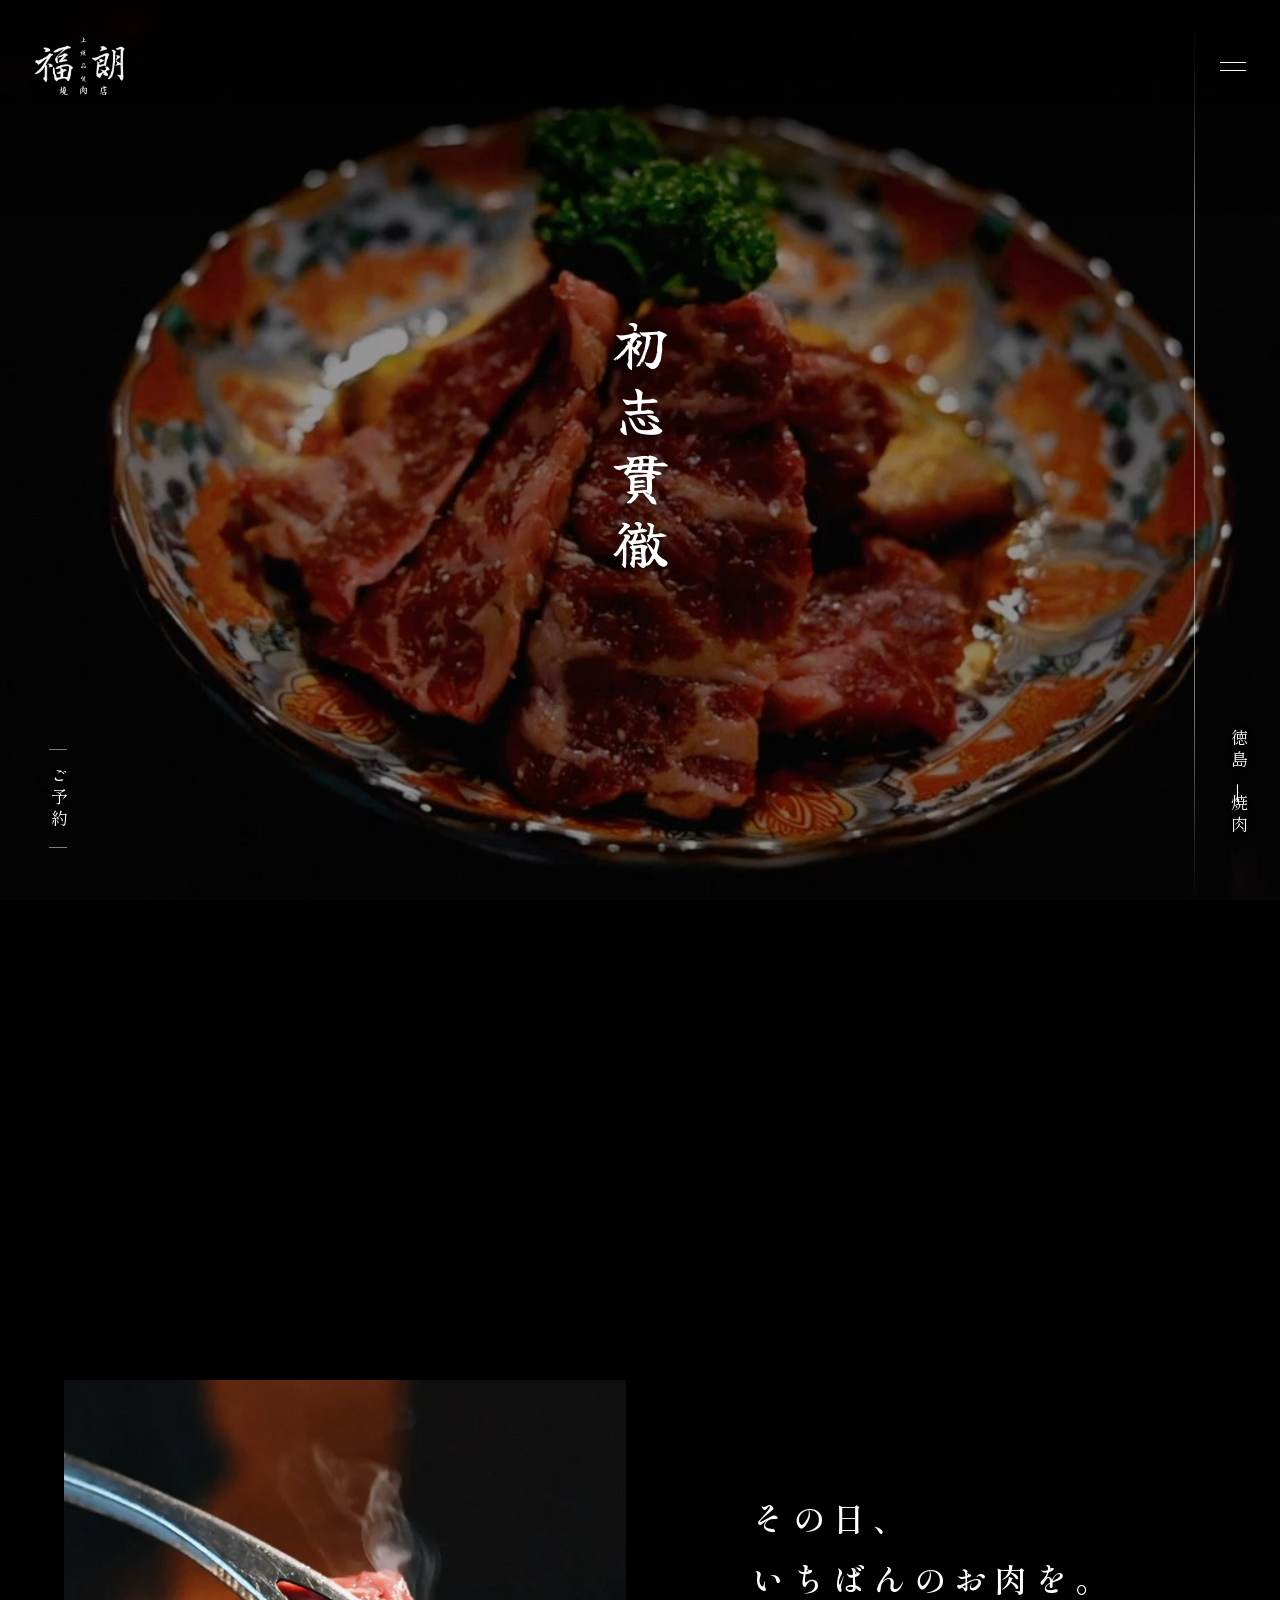
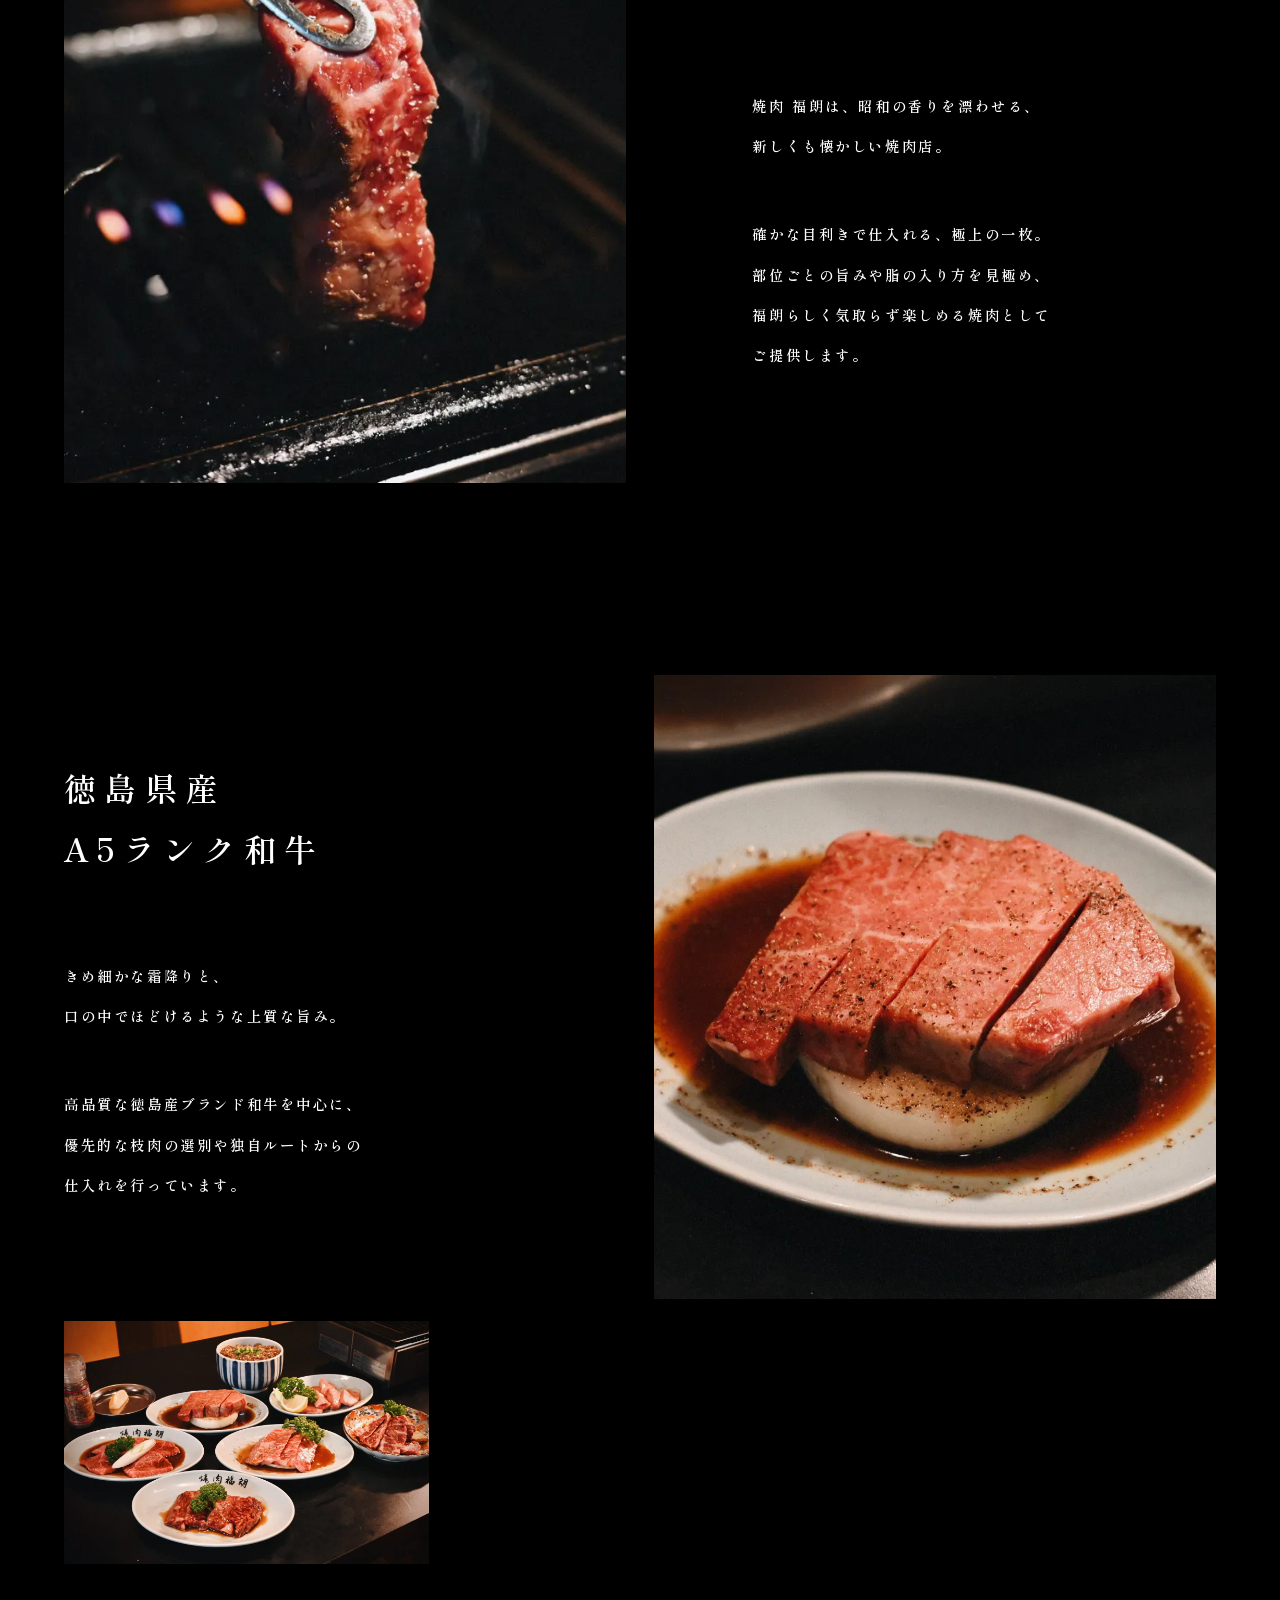
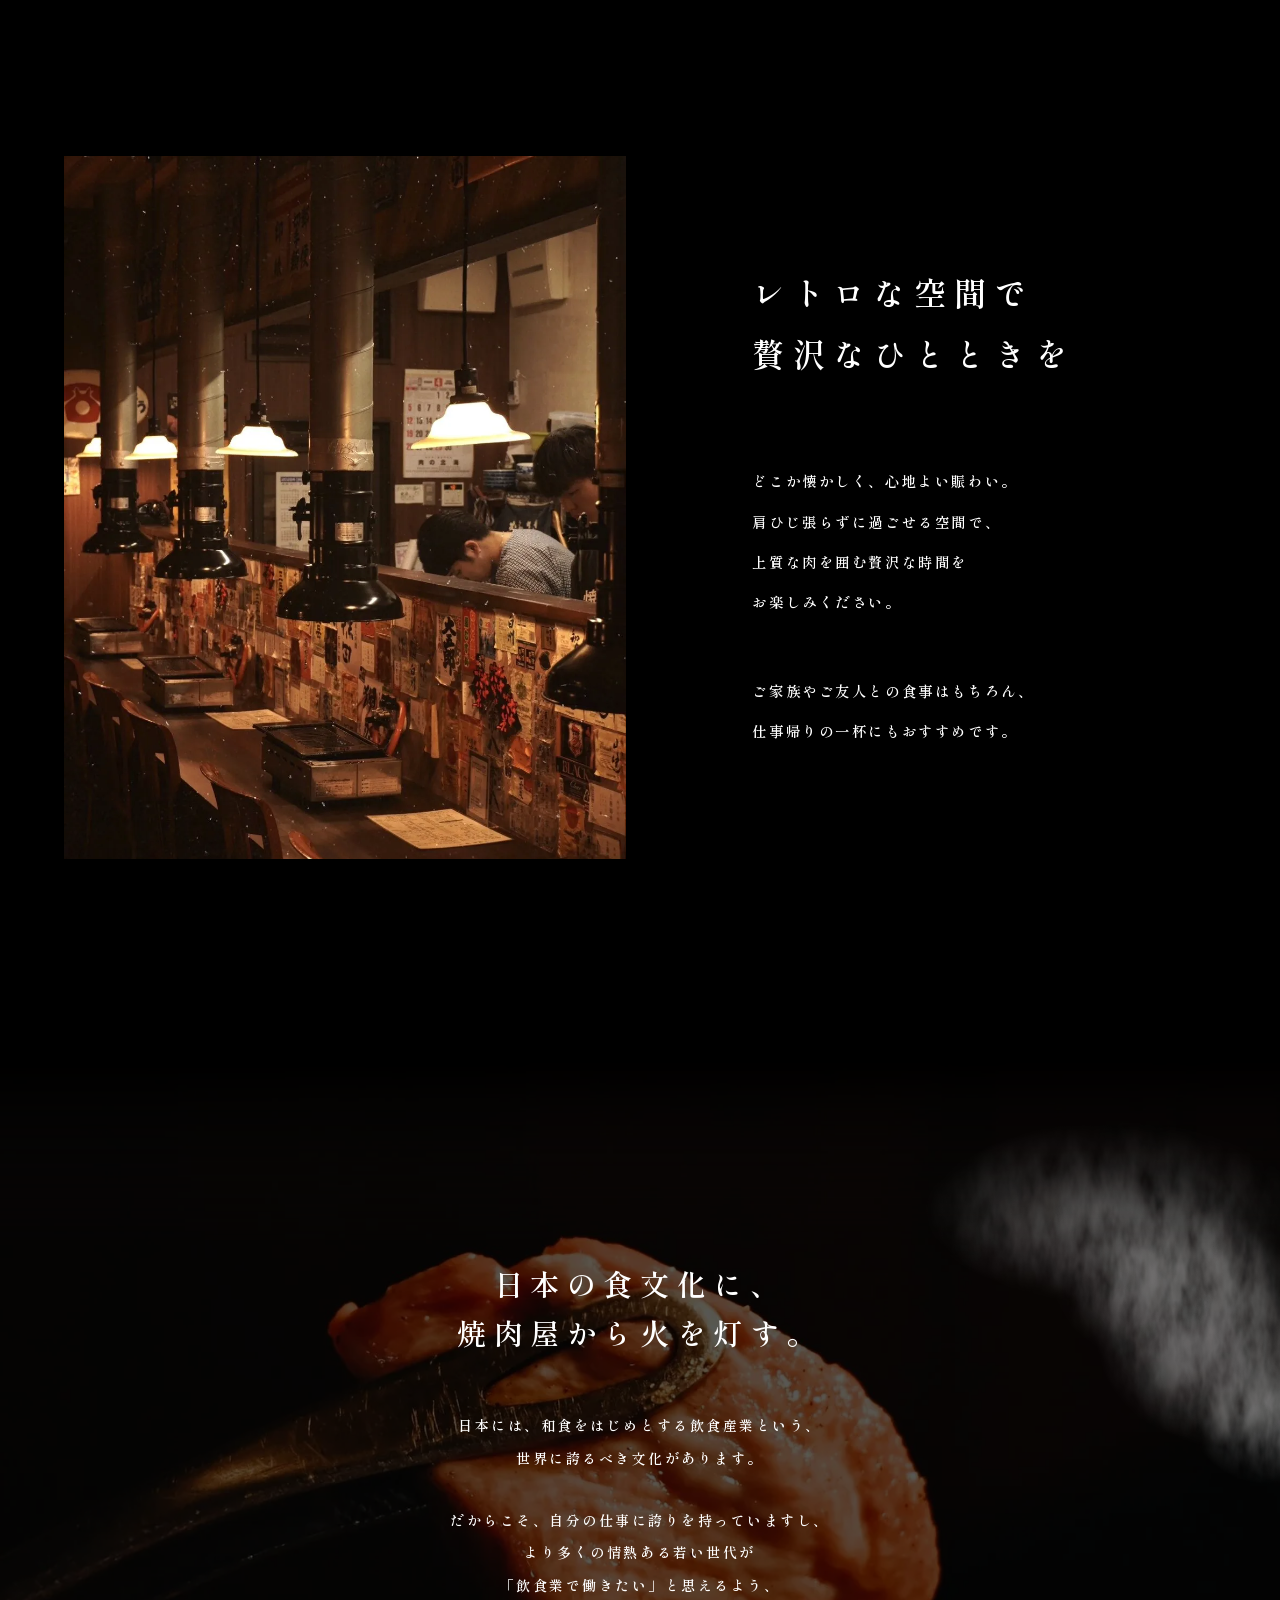
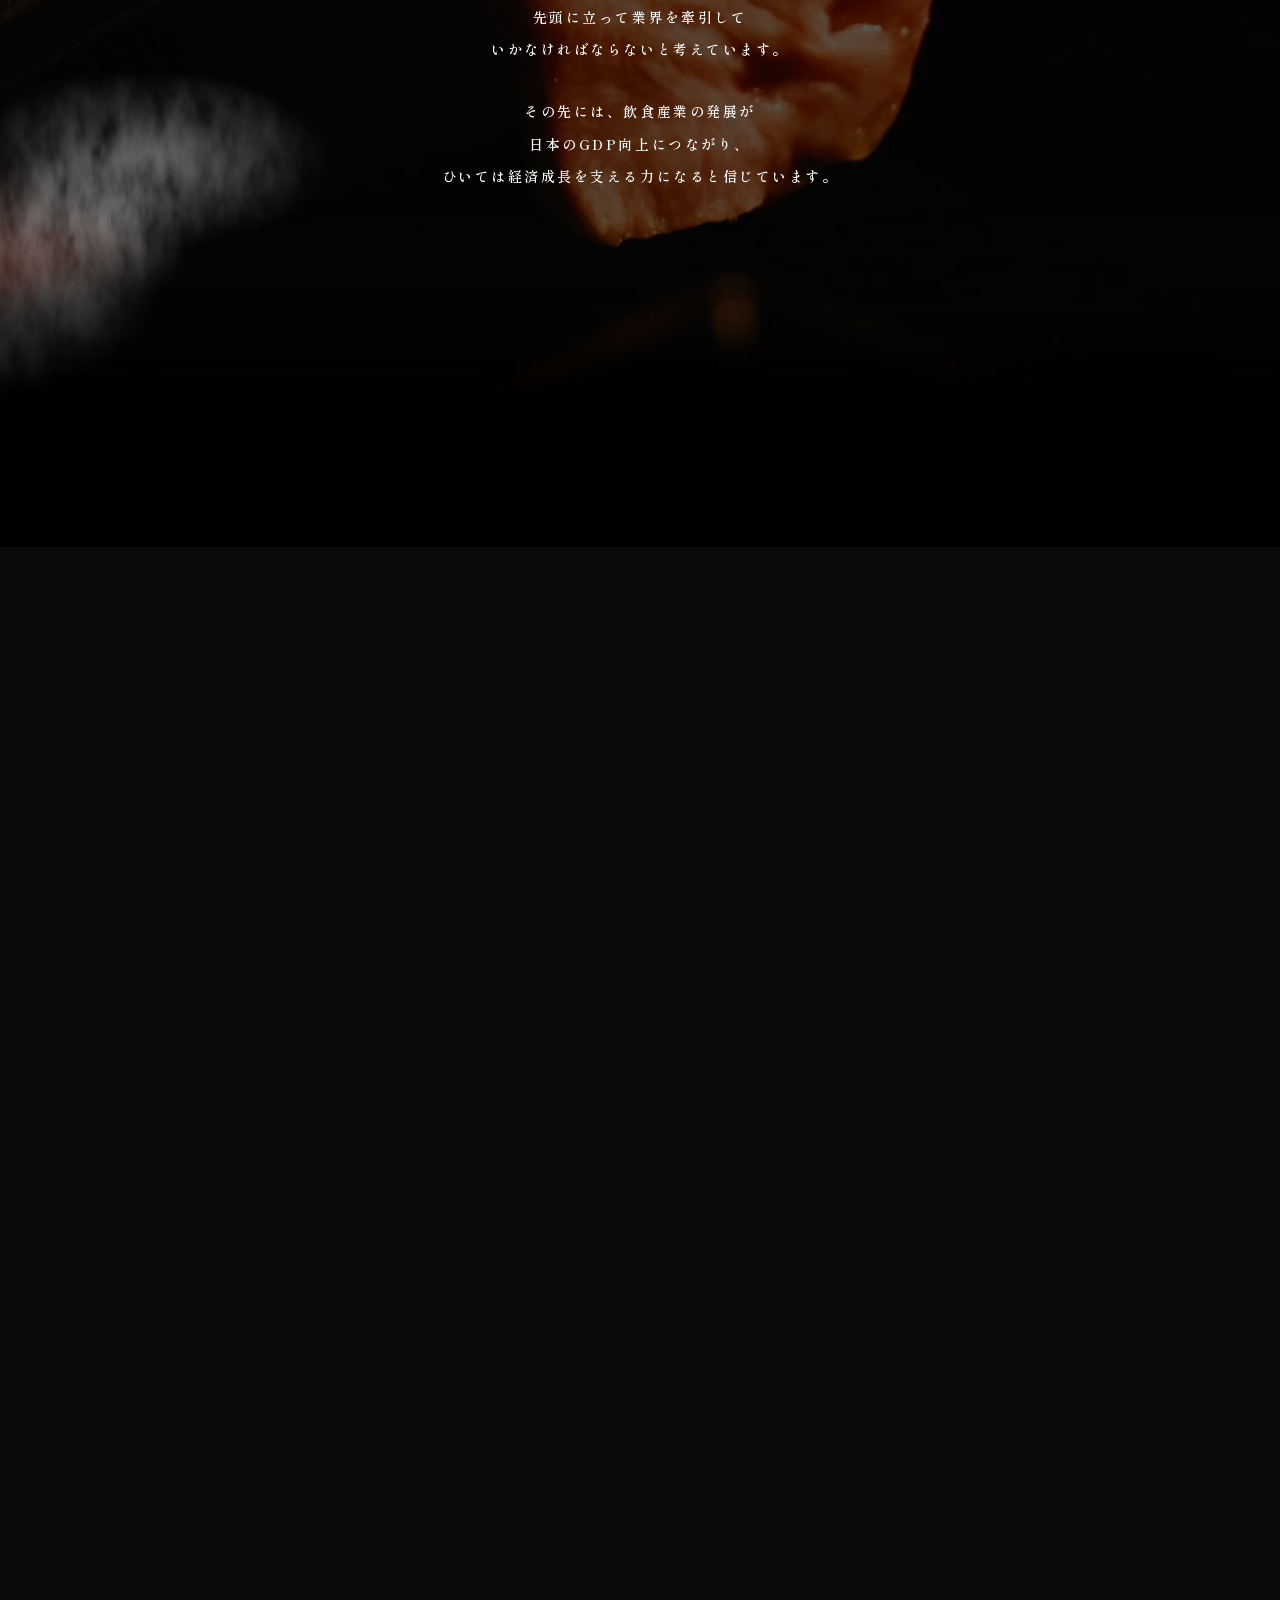
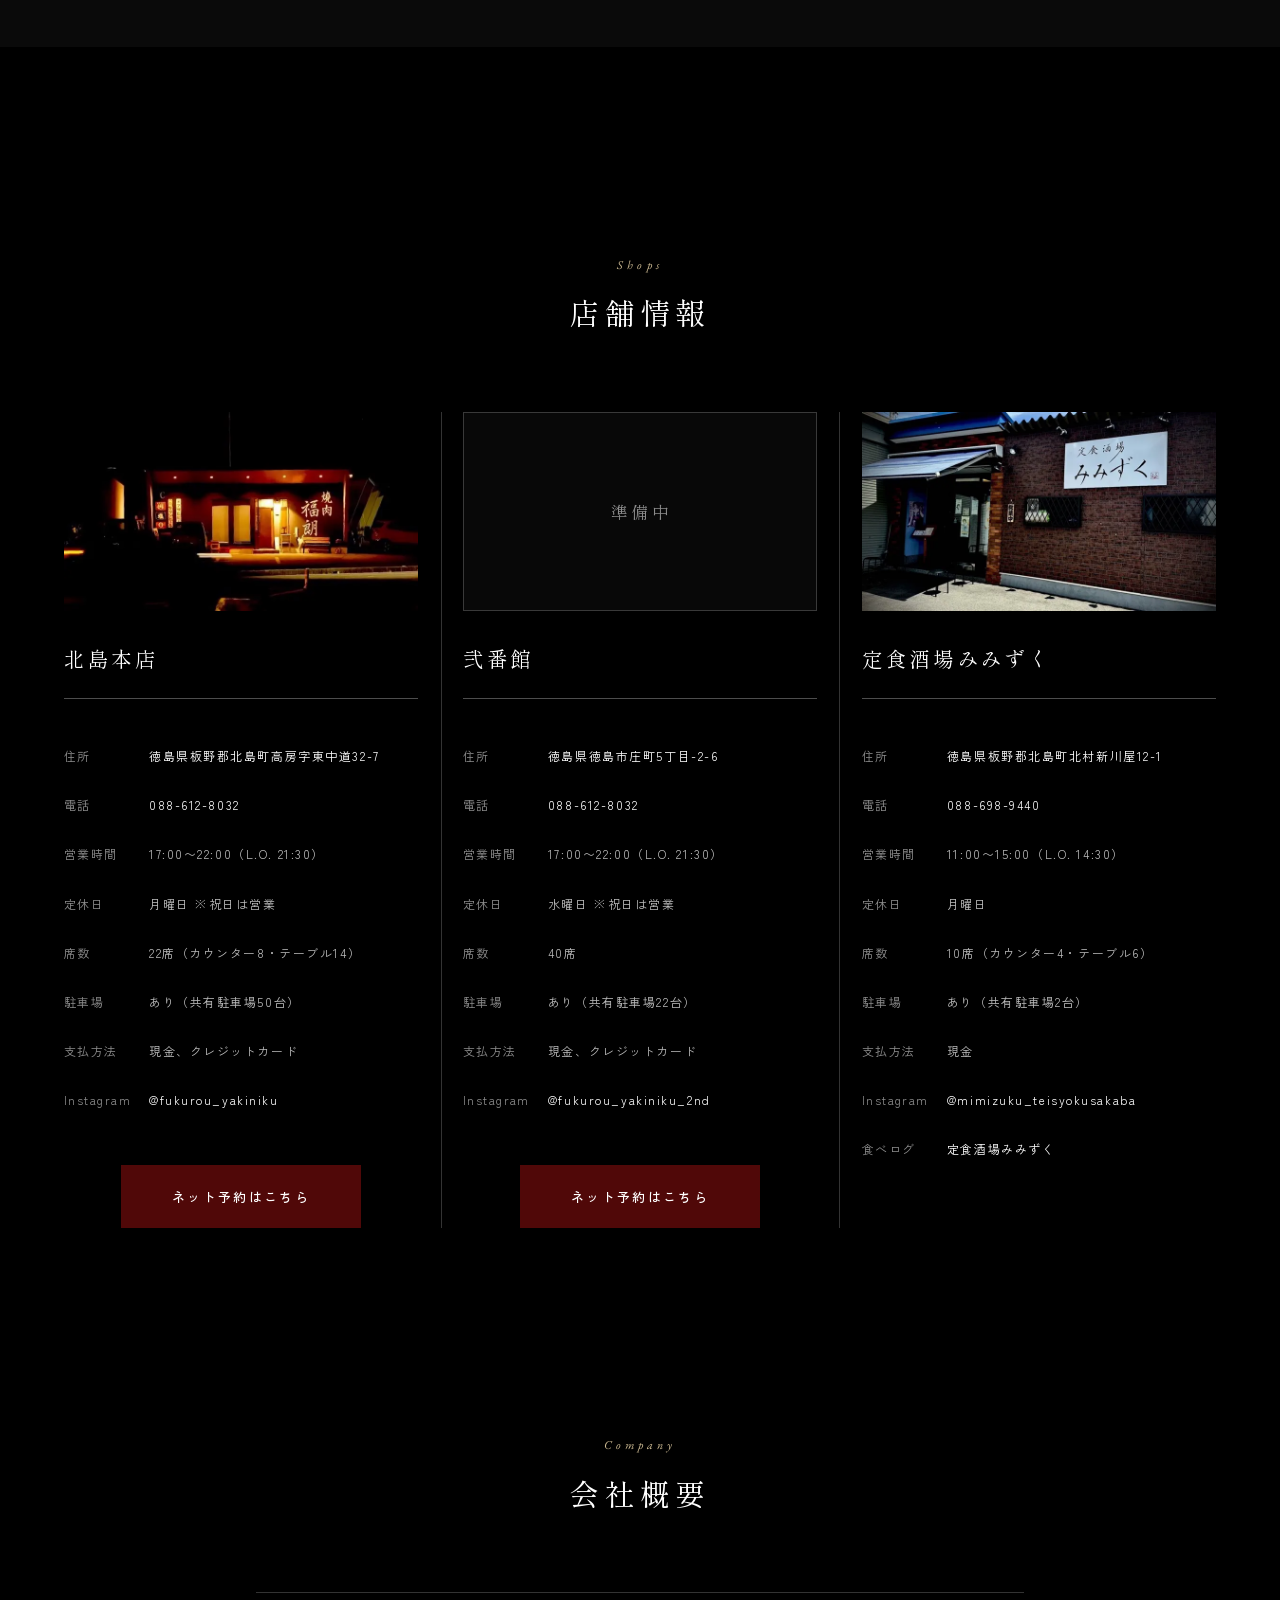
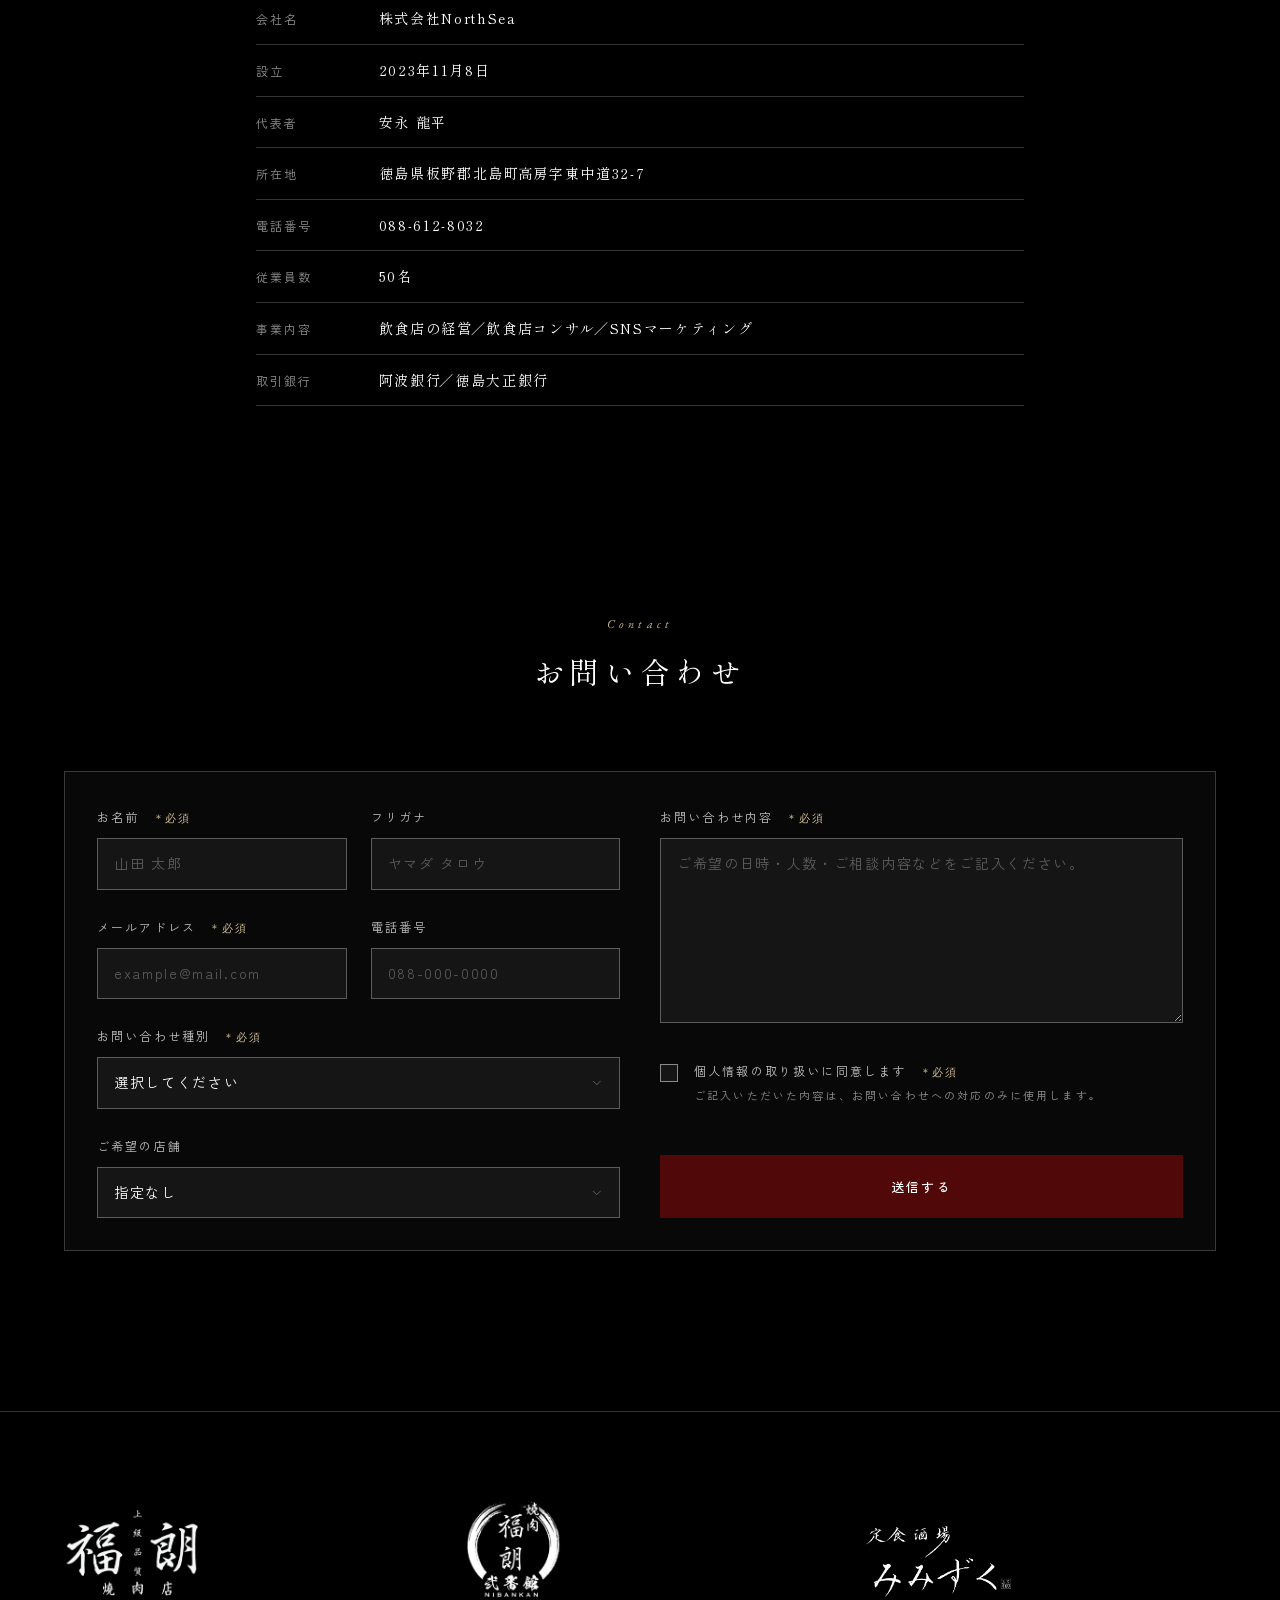
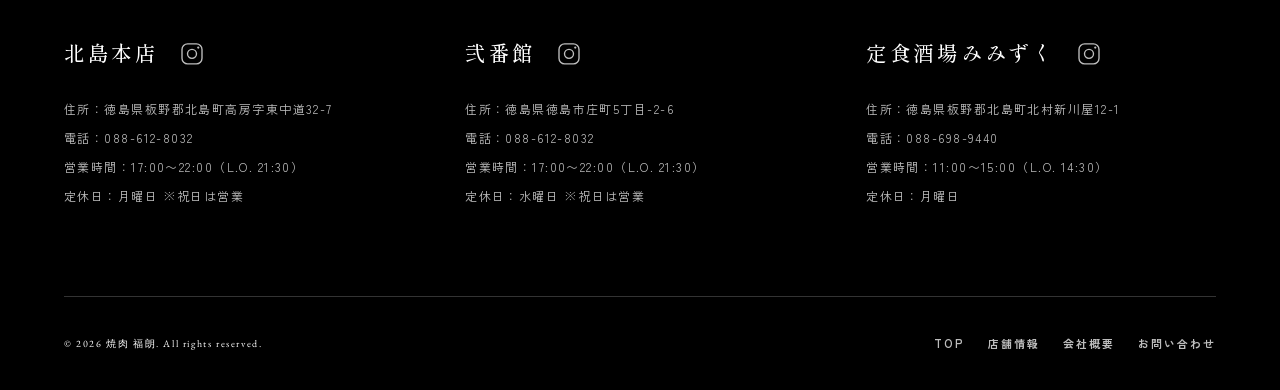
==== index.html @ 23eb3dca "動画変更" ====
<!DOCTYPE html>
<html lang="ja" data-theme="sumi">
<head>
<meta charset="UTF-8">
<meta name="viewport" content="width=device-width, initial-scale=1">
<title>焼肉 福朗｜徳島県産黒毛和牛と唯一無二の特製ダレ</title>
<meta name="description" content="焼肉 福朗は、レトロが香る現代焼肉。徳島県産黒毛和牛「阿波華牛」「すだち牛」と、修行先から受け継いだ濃厚特製ダレを懐かしくも新しい空間でお楽しみください。徳島県板野郡北島町・徳島市庄町。">
<meta name="keywords" content="焼肉,福朗,徳島,北島町,黒毛和牛,阿波華牛,すだち牛,肉の北海,焼肉 福朗 弐番館">
<link rel="canonical" href="https://example.com/">

<!-- ============================================================
     ⚠️ 検証環境専用 — 本番公開時に必ず削除してください
     この1行を残したまま本番公開すると、検索結果に一切出なくなります。
     あわせてルートの robots.txt も削除してください。
     ============================================================ -->
<meta name="robots" content="noindex, nofollow">

<!-- ============================================================
     OG / Twitter — ドメイン確定後 URL を差し替えてください
     ============================================================ -->
<meta property="og:type" content="restaurant">
<meta property="og:site_name" content="焼肉 福朗">
<meta property="og:title" content="焼肉 福朗｜徳島県産黒毛和牛と唯一無二の特製ダレ">
<meta property="og:description" content="レトロが香る現代焼肉。徳島県産黒毛和牛と濃厚特製ダレを、懐かしくも新しい空間で。">
<meta property="og:image" content="assets/images/hero-fv.jpg">
<meta property="og:locale" content="ja_JP">
<meta name="twitter:card" content="summary_large_image">
<meta name="theme-color" content="#000000">

<link rel="icon" href="assets/images/favicon.png" type="image/png">
<link rel="apple-touch-icon" href="assets/images/favicon.png">

<link rel="preconnect" href="https://fonts.googleapis.com">
<link rel="preconnect" href="https://fonts.gstatic.com" crossorigin>
<link href="https://fonts.googleapis.com/css2?family=Shippori+Mincho:wght@400;500;600&family=Yuji+Syuku&family=Zen+Kaku+Gothic+New:wght@300;400;500&family=EB+Garamond:ital,wght@0,400;0,500;1,400&display=swap" rel="stylesheet">

<link rel="preload" as="image" href="assets/images/hero-fv.jpg" type="image/jpeg">
<link rel="stylesheet" href="assets/css/style.css">

<!-- ============================================================
     オープニングの黒幕は CSS だけで動くため、JS を切っていても
     必ず消えます。ただし JS 無効の環境では「黒幕を出す意味が無い」
     ので、この 1 行で html に .js を付け、CSS 側で
     html:not(.js) のときは黒幕自体を出さないようにしています。
     （head 内のインライン script なので初回描画前に実行されます）
     ============================================================ -->
<script>document.documentElement.classList.add('js');</script>

<!-- ============================================================
     構造化データ（JSON-LD）— 3 店舗を 1 件ずつ独立した Restaurant として書く。
     店名・電話・営業時間・ジャンルが店舗ごとに違うので、1 件にまとめると
     どの情報がどの店のものか検索エンジンが判別できない。
     内容は必ず画面に出ている店舗情報セクションと一致させること
     （食い違うと構造化データとして無効になる）。
     image / ドメインが確定したら、相対パスを絶対 URL に差し替えてください。

     末尾の Organization は運営会社（会社概要セクションと一致）。
     各店舗から parentOrganization で参照し、「3 店舗は同じ会社の店」と
     読み取れるようにしている。
     ============================================================ -->
<script type="application/ld+json">
[
  {
    "@context": "https://schema.org",
    "@type": "Restaurant",
    "name": "焼肉 福朗 北島本店",
    "image": "assets/images/shop-kitajima.jpg",
    "servesCuisine": "焼肉",
    "priceRange": "¥¥",
    "paymentAccepted": "現金, クレジットカード",
    "telephone": "+81-88-612-8032",
    "address": {
      "@type": "PostalAddress",
      "addressCountry": "JP",
      "addressRegion": "徳島県",
      "addressLocality": "板野郡北島町",
      "streetAddress": "高房字東中道32-7"
    },
    "openingHoursSpecification": [{
      "@type": "OpeningHoursSpecification",
      "dayOfWeek": ["Tuesday","Wednesday","Thursday","Friday","Saturday","Sunday"],
      "opens": "17:00", "closes": "22:00"
    }],
    "sameAs": ["https://www.instagram.com/fukurou_yakiniku/"],
    "acceptsReservations": "https://tabelog.com/tokushima/A3601/A360101/36008569/",
    "parentOrganization": { "@id": "#northsea" }
  },
  {
    "@context": "https://schema.org",
    "@type": "Restaurant",
    "name": "焼肉 福朗 弐番館",
    "servesCuisine": "焼肉",
    "priceRange": "¥¥",
    "paymentAccepted": "現金, クレジットカード",
    "telephone": "+81-88-612-8032",
    "address": {
      "@type": "PostalAddress",
      "addressCountry": "JP",
      "addressRegion": "徳島県",
      "addressLocality": "徳島市",
      "streetAddress": "庄町5丁目-2-6"
    },
    "openingHoursSpecification": [{
      "@type": "OpeningHoursSpecification",
      "dayOfWeek": ["Thursday","Friday","Saturday","Sunday","Monday","Tuesday"],
      "opens": "17:00", "closes": "22:00"
    }],
    "sameAs": ["https://www.instagram.com/fukurou_yakiniku_2nd/"],
    "acceptsReservations": "https://tabelog.com/tokushima/A3601/A360101/36009508/",
    "parentOrganization": { "@id": "#northsea" }
  },
  {
    "@context": "https://schema.org",
    "@type": "Restaurant",
    "name": "定食酒場みみずく",
    "image": "assets/images/shop-mimizuku.jpg",
    "servesCuisine": "定食",
    "priceRange": "¥",
    "paymentAccepted": "現金",
    "telephone": "+81-88-698-9440",
    "address": {
      "@type": "PostalAddress",
      "addressCountry": "JP",
      "addressRegion": "徳島県",
      "addressLocality": "板野郡北島町",
      "streetAddress": "北村新川屋12-1"
    },
    "openingHoursSpecification": [{
      "@type": "OpeningHoursSpecification",
      "dayOfWeek": ["Tuesday","Wednesday","Thursday","Friday","Saturday","Sunday"],
      "opens": "11:00", "closes": "15:00"
    }],
    "sameAs": [
      "https://www.instagram.com/mimizuku_teisyokusakaba",
      "https://tabelog.com/tokushima/A3601/A360101/36009048/"
    ],
    "acceptsReservations": false,
    "parentOrganization": { "@id": "#northsea" }
  },
  {
    "@context": "https://schema.org",
    "@type": "Organization",
    "@id": "#northsea",
    "name": "株式会社NorthSea",
    "alternateName": "NorthSea Inc.",
    "foundingDate": "2023-11-08",
    "telephone": "+81-88-612-8032",
    "numberOfEmployees": { "@type": "QuantitativeValue", "value": 50 },
    "address": {
      "@type": "PostalAddress",
      "addressCountry": "JP",
      "addressRegion": "徳島県",
      "addressLocality": "板野郡北島町",
      "streetAddress": "高房字東中道32-7"
    },
    "employee": { "@type": "Person", "name": "安永 龍平" },
    "knowsAbout": ["飲食店の経営", "飲食店コンサル", "SNSマーケティング"]
  }
]
</script>
</head>

<body>

<!-- ============================================================
     OPENING — 初回アクセス／リロード時の演出
     真っ暗な画面 → 中央にロゴがフェードイン → 保持 →
     黒幕が抜けてファーストビューが現れる、という流れ。

     動きは CSS アニメーション（.opening / .opening__brand）だけで
     完結しており、JS が落ちても黒幕は必ず消えます。
     JS は「演出中のスクロールを止める」「終わってからヒーローの
     見出しを出す」ための上乗せだけです。

     尺は CSS の --opening-total で調整できます。
     読み上げには不要なので aria-hidden にしています。
     ============================================================ -->
<div class="opening" id="opening" aria-hidden="true">
  <p class="opening__brand">
    <img class="brand__img" src="assets/images/福朗本店ロゴ.png" alt="" width="842" height="595" decoding="async" fetchpriority="high">
  </p>
</div>

<a class="skip-link" href="#main">本文へスキップ</a>

<!-- ============================================================
     HEADER
     ============================================================ -->
<header class="site-header" id="siteHeader">
  <div class="site-header__inner">

    <a class="brand" href="#top" aria-label="焼肉 福朗 トップへ">
      <img class="brand__img" src="assets/images/福朗本店ロゴ.png" alt="" width="842" height="595" decoding="async">
    </a>

    <!-- 参考サイトに合わせ、PC でもナビはハンバーガー内に格納 -->
    <nav class="gnav" id="gnav" aria-label="メインナビゲーション">
      <div class="gnav__inner">
        <ul class="gnav__list">
          <li><a href="#top"      data-navlink><span class="gnav__ja">TOP</span><span class="gnav__en">Top</span></a></li>
          <li><a href="#shops"    data-navlink><span class="gnav__ja">店舗情報</span><span class="gnav__en">Shops</span></a></li>
          <li><a href="#company"  data-navlink><span class="gnav__ja">会社概要</span><span class="gnav__en">Company</span></a></li>
          <li><a href="#contact"  data-navlink><span class="gnav__ja">お問い合わせ</span><span class="gnav__en">Contact</span></a></li>
        </ul>

        <!-- ご予約：画面左下のレール（.reserve-rail）と同じ導線。
             data-reserve-open が付いた要素は JS がクリックを横取りして
             店舗選択モーダルを開く。JS が落ちている環境では
             href のまま食べログへ飛ぶので、予約導線は死なない。 -->
        <p class="gnav__reserve">
          <a class="btn btn--reserve gnav__reserve-btn"
             href="https://tabelog.com/tokushima/A3601/A360101/36008569/"
             target="_blank" rel="noopener" data-reserve-open
             aria-haspopup="dialog" aria-controls="reserveModal" aria-expanded="false">
            <span class="gnav__reserve-ja">ご予約</span>
            <span class="gnav__reserve-en">Reservation</span>
          </a>
        </p>
      </div>
    </nav>

    <button class="nav-toggle" id="navToggle" type="button"
            aria-controls="gnav" aria-expanded="false" aria-label="メニューを開く">
      <span class="nav-toggle__bars" aria-hidden="true"><i></i><i></i></span>
    </button>

  </div>
</header>

<main id="main">

<!-- ============================================================
     1. HERO
     ============================================================ -->
<section class="hero" id="top">
  <div class="hero__media">
    <!-- 装飾用の背景動画（音声なし・ループ）。素材そのままを出すので
         色調補正も上に重ねる幕も持たない（暗転は「想い」セクションから）。
         src は JS が設定する。回線が細い場合や「動きを減らす」設定のときは
         読み込まず、ポスター画像（動画の1フレーム）のまま表示される。
         JS が無効な環境でもポスターが出るため、絵が消えることはない。 -->
    <video class="hero__video" id="heroVideo"
           poster="assets/images/hero-fv.jpg"
           muted loop playsinline preload="none"
           data-src="assets/video/0801(5).mp4"
           aria-hidden="true"></video>
  </div>

  <!-- 中央の縦組みキャッチ -->
  <h1 class="hero__title" data-reveal>
    <span>初志貫徹</span>
  </h1>

  <span class="hero__hairline" aria-hidden="true"></span>
</section>

<!-- ============================================================
     2. 想い — PHILOSOPHY
     ============================================================ -->
<section class="section section--omoi" id="omoi">
  <div class="container">

    <!-- 見出しは表示しないが、ナビの遷移先・文書構造のため
         読み上げ用の見出しだけ残している -->
    <h2 class="visually-hidden">想い</h2>

    <!-- 想い 01 : 飲食業に対する想い
         data-reveal はブロックではなく中の要素ごとに付けている。
         写真 → 見出し → 段落 の順に data-reveal-delay をずらし、
         下からふわっと順番に立ち上がるようにしている。 -->
    <div class="omoi">

      <figure class="omoi__main" data-reveal>
        <!-- 原本は撮影データの fukurou_hp5.JPG（6016×4016・3.0MB）。
             そのままでは重いので 1400px 幅に落として書き出したものを使う。 -->
        <picture>
          <source srcset="assets/images/omoi-grill.webp" type="image/webp">
          <img src="assets/images/omoi-grill.jpg" alt="焼き台で炙られる黒毛和牛" loading="lazy" decoding="async">
        </picture>
      </figure>

      <h3 class="omoi__title" data-reveal data-reveal-delay="1">
        <span>その日、</span>
        <span>いちばんのお肉を。</span>
      </h3>

      <!-- リード文は SP で 17px まで上がるため、<br> の行がそのままでは
           画面幅に収まらず句点だけが次行へ落ちる。.phrase で文節を包み、
           折り返しを文節の切れ目に限定している（PC では 1 行に収まるので影響なし）。 -->
      <div class="omoi__paras" data-reveal data-reveal-delay="2">
        <p><span
          class="phrase">焼肉 福朗は、昭和の香りを漂わせる、</span><br><span
          class="phrase">新しくも懐かしい焼肉店。</span></p>
        <p><span
          class="phrase">確かな目利きで仕入れる、極上の一枚。</span><br><span
          class="phrase">部位ごとの旨みや脂の入り方を見極め、</span><br><span
          class="phrase">福朗らしく気取らず楽しめる焼肉として</span><br><span
          class="phrase">ご提供します。</span></p>
      </div>

    </div>

    <!-- 想い 02 : タレに対する想い
         写真は 2 枚。大きい方（omoi__main）が主役の一皿、
         小さい方（omoi__sub）が卓の引きのカット。
         01 と左右が反転するので、SP では sub → main の順に階段状で出す。 -->
    <div class="omoi omoi--rev">

      <figure class="omoi__main" data-reveal>
        <!-- 原本は撮影データの fukurou_hp32.JPG（4048×2702・1.9MB）。
             そのままでは重いので 1400px 幅に落として書き出したものを使う。 -->
        <picture>
          <source srcset="assets/images/omoi-wagyu.webp" type="image/webp">
          <img src="assets/images/omoi-wagyu.jpg" alt="特製ダレをまとった徳島県産A5ランク和牛の一皿" loading="lazy" decoding="async">
        </picture>
      </figure>

      <figure class="omoi__sub" data-reveal>
        <!-- 原本は撮影データの fukurou_hp50.JPG（5016×3348・2.5MB）。
             そのままでは重いので 1400px 幅に落として書き出したものを使う。 -->
        <picture>
          <source srcset="assets/images/omoi-table.webp" type="image/webp">
          <img src="assets/images/omoi-table.jpg" alt="特製ダレをまとった黒毛和牛が並ぶ卓" loading="lazy" decoding="async">
        </picture>
      </figure>

      <h3 class="omoi__title" data-reveal data-reveal-delay="1">
        <span>徳島県産</span>
        <span>A5ランク和牛</span>
      </h3>

      <div class="omoi__paras" data-reveal data-reveal-delay="2">
        <p><span
          class="phrase">きめ細かな霜降りと、</span><br><span
          class="phrase">口の中でほどけるような上質な旨み。</span></p>
        <p><span
          class="phrase">高品質な徳島産ブランド和牛を中心に、</span><br><span
          class="phrase">優先的な枝肉の選別や独自ルートからの</span><br><span
          class="phrase">仕入れを行っています。</span></p>
      </div>

    </div>

    <!-- 想い 03 : 空間に対する想い
         01 と同じ組み（写真＝左・テキスト＝右）。02 で反転した流れを戻して、
         左右交互の階段を続けている。写真は 1 枚。
         01 の写真だけに掛かっている拡大処理（.omoi:first-of-type）は
         素材が 3:2 横長で箱（4:5）と噛み合わないための措置なので、
         縦長素材のこのブロックには要らない。 -->
    <div class="omoi">

      <figure class="omoi__main" data-reveal>
        <!-- 原本は撮影データの LINE_ALBUM_20260708_260715_14.jpg（1045×1567・374KB）。
             幅は 1045px のままで、書き出し直して軽くしたものを使う
             （他の写真と違い原本が小さいので 1400px には拡大しない）。 -->
        <picture>
          <source srcset="assets/images/omoi-counter.webp" type="image/webp">
          <img src="assets/images/omoi-counter.jpg" alt="昭和の趣を残すカウンター席と焼き台" loading="lazy" decoding="async">
        </picture>
      </figure>

      <h3 class="omoi__title" data-reveal data-reveal-delay="1">
        <span>レトロな空間で</span>
        <span>贅沢なひとときを</span>
      </h3>

      <div class="omoi__paras" data-reveal data-reveal-delay="2">
        <p><span
          class="phrase">どこか懐かしく、心地よい賑わい。</span><br><span
          class="phrase">肩ひじ張らずに過ごせる空間で、</span><br><span
          class="phrase">上質な肉を囲む贅沢な時間を</span><br><span
          class="phrase">お楽しみください。</span></p>
        <p><span
          class="phrase">ご家族やご友人との食事はもちろん、</span><br><span
          class="phrase">仕事帰りの一杯にもおすすめです。</span></p>
      </div>

    </div>

    <!-- 想いの締め：画面幅いっぱいの写真の上に理念を置く帯。
         写真（__media）→ 幕（__scrim）→ 中身（__inner）の 3 層を重ねる。
         写真は装飾なので alt は空にし、コンテナごと aria-hidden にしている。

         .phrase は文節のまとまり（この内部では折り返さない）。
         狭い画面で句点だけが次行へ落ちるのを防ぐ。
         <br> はそのままなので PC の改行位置は変わらない。
         span の間に空白を入れると半角スペースが出るため、タグ内側で改行している。 -->
    <blockquote class="pullquote" data-reveal>
      <div class="pullquote__media" aria-hidden="true">
        <!-- 原本は撮影データの fukurou_hp19.JPG（4494×3000・819KB）。
             全面に敷くので 2000px 幅に落として使う。 -->
        <picture>
          <source srcset="assets/images/omoi-quote.webp" type="image/webp">
          <img src="assets/images/omoi-quote.jpg" alt="" loading="lazy" decoding="async">
        </picture>
      </div>
      <div class="pullquote__scrim" aria-hidden="true"></div>

      <!-- 背景の煙（装飾）。写真は使わず CSS のグラデーションで描いている。
           右上と左下の2か所。1 本は .smoke__wisp を 3 枚重ねたもので、
           別々の周期で斜め上へ立ちのぼらせている
           （詳細は style.css の「背景の煙」）。 -->
      <div class="smoke" aria-hidden="true">
        <span class="smoke__puff smoke__puff--tr">
          <span class="smoke__wisp smoke__wisp--a"></span>
          <span class="smoke__wisp smoke__wisp--b"></span>
          <span class="smoke__wisp smoke__wisp--c"></span>
        </span>
        <span class="smoke__puff smoke__puff--bl">
          <span class="smoke__wisp smoke__wisp--a"></span>
          <span class="smoke__wisp smoke__wisp--b"></span>
          <span class="smoke__wisp smoke__wisp--c"></span>
        </span>
      </div>

      <div class="pullquote__inner">
        <p class="pullquote__title"><span
          class="phrase">日本の食文化に、</span><br><span
          class="phrase">焼肉屋から火を灯す。</span></p>

        <!-- 本文は「想い」のリード文と同じ組み（14px 相当・行間 2.8・字間 0.18em）
             にしたぶん 1 行が長くなる。SP（本文幅 342px）では 1 文節 20 字前後で
             頭打ちになるので、長い文節は .phrase を 2 つに割ってある。
             <br> を入れていない切れ目は「PC では続けて 1 行、SP では折り返す」箇所。 -->
        <div class="pullquote__body">
          <p><span
            class="phrase">日本には、</span><span
            class="phrase">和食をはじめとする飲食産業という、</span><br><span
            class="phrase">世界に誇るべき文化があります。</span></p>
          <p><span
            class="phrase">だからこそ、</span><span
            class="phrase">自分の仕事に誇りを持っていますし、</span><br><span
            class="phrase">より多くの情熱ある若い世代が</span><br><span
            class="phrase">「飲食業で働きたい」と思えるよう、</span><br><span
            class="phrase">先頭に立って業界を牽引して</span><br><span
            class="phrase">いかなければならないと考えています。</span></p>
          <p><span
            class="phrase">その先には、飲食産業の発展が</span><br><span
            class="phrase">日本のGDP向上につながり、</span><br><span
            class="phrase">ひいては経済成長を支える力になると</span><span
            class="phrase">信じています。</span></p>
        </div>
      </div>
    </blockquote>

  </div>
</section>

<!-- ============================================================
     3. 固定背景の帯 — BANDS
     見出しや説明を伴う「空間」セクションは廃止し、
     全幅の帯（.kukan-band）だけを残している。
     中身が帯だけなので、上下の余白はセクション側では持たせない
     （帯の上の間隔は .kukan-band--1 の margin-top）。
     ============================================================ -->
<section class="section section--kukan" id="kukan" aria-label="店内・料理の写真">

  <!-- 参考サイト sec12（.bg-parallax）相当：
       background-attachment: fixed で写真を画面に固定し、
       この帯を「窓」として前セクションの地色から現れ、
       次セクションの地色に隠れていくように見せる。 -->
  <!-- 中の .kukan-band__media が position: fixed で画面に貼り付き、
       外側の .kukan-band が clip-path でその矩形だけを切り抜く。
       これで background-attachment: fixed と同じ「窓」の見え方になり、
       fixed 背景を正しく描画できない iOS Safari でも成立する。
       同じ帯を3枚並べ、地色をはさんで順に写真が現れるようにしている。 -->
  <div class="kukan-band kukan-band--1" role="img" aria-label="焼き台の上で肉をトングで返す手元と立ちのぼる煙">
    <div class="kukan-band__media" aria-hidden="true"></div>
  </div>
  <div class="kukan-band kukan-band--2" role="img" aria-label="白い大皿に並べられた厚切りの牛タン">
    <div class="kukan-band__media" aria-hidden="true"></div>
  </div>
  <div class="kukan-band kukan-band--3" role="img" aria-label="ごまと青ねぎを散らした牛そぼろのごはん">
    <div class="kukan-band__media" aria-hidden="true"></div>
  </div>

</section>

<!-- ============================================================
     4. 店舗情報 — SHOPS（3店舗）
     ============================================================ -->
<section class="section section--shops" id="shops">
  <div class="container">

    <header class="sec-head" data-reveal>
      <p class="sec-head__en">Shops</p>
      <h2 class="sec-head__ja">店舗情報</h2>
    </header>

    <div class="shops">

      <!-- 北島本店 -->
      <article class="shop" data-reveal>
        <div class="shop__media">
          <picture>
            <source srcset="assets/images/shop-kitajima.webp" type="image/webp">
            <img src="assets/images/shop-kitajima.jpg" alt="夜の焼肉 福朗 北島本店の外観" loading="lazy" decoding="async">
          </picture>
        </div>

        <div class="shop__body">
          <h3 class="shop__name">北島本店</h3>

          <dl class="infolist">
            <div><dt>住所</dt><dd><a href="https://maps.google.com/?q=徳島県板野郡北島町高房字東中道32-7" target="_blank" rel="noopener"><span class="phrase">徳島県板野郡北島町</span><span class="phrase">高房字東中道32-7</span></a></dd></div>
            <div><dt>電話</dt><dd><a href="tel:0886128032">088-612-8032</a></dd></div>
            <div><dt>営業時間</dt><dd><span class="phrase">17:00〜22:00</span><span class="phrase">（L.O. 21:30）</span></dd></div>
            <div><dt>定休日</dt><dd><span class="phrase">月曜日</span> <span class="phrase">※祝日は営業</span></dd></div>
            <div><dt>席数</dt><dd><span class="phrase">22席</span><span class="phrase">（カウンター8・テーブル14）</span></dd></div>
            <div><dt>駐車場</dt><dd><span class="phrase">あり</span><span class="phrase">（共有駐車場50台）</span></dd></div>
            <div><dt>支払方法</dt><dd>現金、クレジットカード</dd></div>
            <div><dt>Instagram</dt><dd><a href="https://www.instagram.com/fukurou_yakiniku/" target="_blank" rel="noopener">@fukurou_yakiniku</a></dd></div>
          </dl>

          <div class="shop__actions">
            <a class="btn btn--reserve" href="https://tabelog.com/tokushima/A3601/A360101/36008569/" target="_blank" rel="noopener">
              <span>ネット予約はこちら</span>
            </a>
          </div>
        </div>
      </article>

      <!-- 弐番館 -->
      <article class="shop shop--soon" data-reveal data-reveal-delay="1">
        <!-- 開店前で外観写真が無いため、写真の代わりに「準備中」の面を置いている。
             写真と同じ比率なので、北島本店のカードと行の高さが揃う。
             撮影できたら .shop__soon を <picture> に戻してください。 -->
        <div class="shop__media">
          <p class="shop__soon">準備中</p>
        </div>

        <div class="shop__body">
          <h3 class="shop__name">弐番館</h3>

          <dl class="infolist">
            <div><dt>住所</dt><dd><a href="https://maps.google.com/?q=徳島県徳島市庄町5丁目-2-6" target="_blank" rel="noopener"><span class="phrase">徳島県徳島市</span><span class="phrase">庄町5丁目-2-6</span></a></dd></div>
            <div><dt>電話</dt><dd><a href="tel:0886128032">088-612-8032</a></dd></div>
            <div><dt>営業時間</dt><dd><span class="phrase">17:00〜22:00</span><span class="phrase">（L.O. 21:30）</span></dd></div>
            <div><dt>定休日</dt><dd><span class="phrase">水曜日</span> <span class="phrase">※祝日は営業</span></dd></div>
            <div><dt>席数</dt><dd><span class="phrase">40席</span></dd></div>
            <div><dt>駐車場</dt><dd><span class="phrase">あり</span><span class="phrase">（共有駐車場22台）</span></dd></div>
            <div><dt>支払方法</dt><dd>現金、クレジットカード</dd></div>
            <div><dt>Instagram</dt><dd><a href="https://www.instagram.com/fukurou_yakiniku_2nd/" target="_blank" rel="noopener">@fukurou_yakiniku_2nd</a></dd></div>
          </dl>

          <div class="shop__actions">
            <a class="btn btn--reserve" href="https://tabelog.com/tokushima/A3601/A360101/36009508/" target="_blank" rel="noopener">
              <span>ネット予約はこちら</span>
            </a>
          </div>
        </div>
      </article>

      <!-- 定食酒場みみずく -->
      <article class="shop" data-reveal data-reveal-delay="2">
        <div class="shop__media">
          <picture>
            <source srcset="assets/images/shop-mimizuku.webp" type="image/webp">
            <img src="assets/images/shop-mimizuku.jpg" alt="定食酒場みみずくの外観と看板" loading="lazy" decoding="async">
          </picture>
        </div>

        <div class="shop__body">
          <h3 class="shop__name">定食酒場みみずく</h3>

          <dl class="infolist">
            <div><dt>住所</dt><dd><a href="https://maps.google.com/?q=徳島県板野郡北島町北村新川屋12-1" target="_blank" rel="noopener"><span class="phrase">徳島県板野郡北島町</span><span class="phrase">北村新川屋12-1</span></a></dd></div>
            <div><dt>電話</dt><dd><a href="tel:0886989440">088-698-9440</a></dd></div>
            <div><dt>営業時間</dt><dd><span class="phrase">11:00〜15:00</span><span class="phrase">（L.O. 14:30）</span></dd></div>
            <div><dt>定休日</dt><dd><span class="phrase">月曜日</span></dd></div>
            <div><dt>席数</dt><dd><span class="phrase">10席</span><span class="phrase">（カウンター4・テーブル6）</span></dd></div>
            <div><dt>駐車場</dt><dd><span class="phrase">あり</span><span class="phrase">（共有駐車場2台）</span></dd></div>
            <div><dt>支払方法</dt><dd>現金</dd></div>
            <div><dt>Instagram</dt><dd><a href="https://www.instagram.com/mimizuku_teisyokusakaba" target="_blank" rel="noopener">@mimizuku_teisyokusakaba</a></dd></div>
            <div><dt>食べログ</dt><dd><a href="https://tabelog.com/tokushima/A3601/A360101/36009048/" target="_blank" rel="noopener">定食酒場みみずく</a></dd></div>
          </dl>
        </div>
      </article>

    </div>
  </div>
</section>

<!-- ============================================================
     5. 会社概要 — COMPANY
     店舗情報のあと、お問い合わせの手前に置く。
     「どの店か」を見たあとに「誰がやっているか」が来て、
     そのまま採用・取材の問い合わせにつながる並び。

     組みは横罫だけの 1 カラムの表（縦罫は引かない）。
     罫線は上端・行間・下端すべて同じ色。値は本文のゴシックではなく
     明朝で組み、罫線を増やさずに項目名との差をつけている。

     行は data-reveal-delay を 0.5 刻みで振ってあり、上から順に立ち上がる。
     刻みは 0.5（＝--reveal-step の半分・約 85ms）。1 刻みにすると
     最後の行が 1.2 秒待たされ、出遅れて見える。

     マークアップは表組みではなく <dl>。中身は「項目名と値の対」であって
     行と列に意味のある表ではないため（読み上げも dt/dd の方が正しく伝わる）。
     見た目だけ表にしている。

     ※ 所在地・電話は北島本店と同じ（本店が本社）。
       店舗情報側を直すときは、こちらと head の構造化データも揃えること。
     ============================================================ -->
<section class="section section--company" id="company">
  <div class="container">

    <header class="sec-head" data-reveal>
      <p class="sec-head__en">Company</p>
      <h2 class="sec-head__ja">会社概要</h2>
    </header>

    <dl class="ctable">
      <div class="ctable__item" data-reveal data-reveal-delay="0">
        <dt>会社名</dt>
        <dd>株式会社NorthSea</dd>
      </div>
      <div class="ctable__item" data-reveal data-reveal-delay="0.5">
        <dt>設立</dt>
        <dd>2023年11月8日</dd>
      </div>
      <div class="ctable__item" data-reveal data-reveal-delay="1">
        <dt>代表者</dt>
        <dd>安永 龍平</dd>
      </div>
      <div class="ctable__item" data-reveal data-reveal-delay="1.5">
        <dt>所在地</dt>
        <dd><a href="https://maps.google.com/?q=徳島県板野郡北島町高房字東中道32-7" target="_blank" rel="noopener"><span class="phrase">徳島県板野郡北島町</span><span class="phrase">高房字東中道32-7</span></a></dd>
      </div>
      <div class="ctable__item" data-reveal data-reveal-delay="2">
        <dt>電話番号</dt>
        <dd><a href="tel:0886128032">088-612-8032</a></dd>
      </div>
      <div class="ctable__item" data-reveal data-reveal-delay="2.5">
        <dt>従業員数</dt>
        <dd>50名</dd>
      </div>
      <div class="ctable__item" data-reveal data-reveal-delay="3">
        <dt>事業内容</dt>
        <dd><span class="phrase">飲食店の経営</span><span class="phrase">／飲食店コンサル</span><span class="phrase">／SNSマーケティング</span></dd>
      </div>
      <div class="ctable__item" data-reveal data-reveal-delay="3.5">
        <dt>取引銀行</dt>
        <dd><span class="phrase">阿波銀行</span><span class="phrase">／徳島大正銀行</span></dd>
      </div>
    </dl>

  </div>
</section>

<!-- ============================================================
     6. お問い合わせ — CONTACT
     ============================================================ -->
<section class="section section--contact" id="contact">
  <div class="container">

    <header class="sec-head" data-reveal>
      <p class="sec-head__en">Contact</p>
      <h2 class="sec-head__ja">お問い合わせ</h2>
    </header>

    <!-- ============================================================
         送信先の設定
         action に送信先URL（Formspree / SSGフォーム / 自社PHP 等）を入れると
         そのままPOST送信されます。空のままだと JS が
         「送信先未設定」メッセージを表示します。
         ============================================================ -->
    <form class="form" id="contactForm" data-endpoint="" novalidate data-reveal data-reveal-delay="1">

      <!-- ============================================================
           左列：短い入力欄（PC のみ 2 カラムの左側になる）
           900px 以下では form__col が縦に積まれ、現状と同じ 1 カラムに戻る。
           DOM 順は変えていないので Tab 順序も現状のまま。
           ============================================================ -->
      <div class="form__col form__col--main">

      <div class="form__row">
        <div class="field">
          <label for="f-name">お名前 <span class="req">必須</span></label>
          <input type="text" id="f-name" name="name" autocomplete="name" required
                 placeholder="山田 太郎">
          <p class="field__err" data-err></p>
        </div>
        <div class="field">
          <label for="f-kana">フリガナ</label>
          <input type="text" id="f-kana" name="kana" placeholder="ヤマダ タロウ">
          <p class="field__err" data-err></p>
        </div>
      </div>

      <div class="form__row">
        <div class="field">
          <label for="f-email">メールアドレス <span class="req">必須</span></label>
          <input type="email" id="f-email" name="email" autocomplete="email" required
                 placeholder="example@mail.com">
          <p class="field__err" data-err></p>
        </div>
        <div class="field">
          <label for="f-tel">電話番号</label>
          <input type="tel" id="f-tel" name="tel" autocomplete="tel" inputmode="tel"
                 placeholder="088-000-0000">
          <p class="field__err" data-err></p>
        </div>
      </div>

      <div class="field">
        <label for="f-type">お問い合わせ種別 <span class="req">必須</span></label>
        <div class="select">
          <select id="f-type" name="type" required>
            <option value="">選択してください</option>
            <option>ご予約・空席について</option>
            <option>ご宴会・団体でのご利用</option>
            <option>アレルギー・お食事内容について</option>
            <option>求人・採用について</option>
            <option>取材・お取引のご相談</option>
            <option>その他</option>
          </select>
          <svg class="ico" viewBox="0 0 24 24" aria-hidden="true"><path d="M6 9l6 6 6-6"/></svg>
        </div>
        <p class="field__err" data-err></p>
      </div>

      <div class="field">
        <label for="f-shop">ご希望の店舗</label>
        <div class="select">
          <select id="f-shop" name="shop">
            <option value="">指定なし</option>
            <option>北島本店</option>
            <option>弐番館</option>
            <option>定食酒場みみずく</option>
          </select>
          <svg class="ico" viewBox="0 0 24 24" aria-hidden="true"><path d="M6 9l6 6 6-6"/></svg>
        </div>
      </div>

      </div><!-- /.form__col--main -->

      <!-- スパム対策（人には見えません）
           絶対配置なのでグリッドの列を作らない。列ラッパーの外に置く。 -->
      <p class="form__honey" aria-hidden="true">
        <label for="f-hp">この欄は入力しないでください</label>
        <input type="text" id="f-hp" name="_gotcha" tabindex="-1" autocomplete="off">
      </p>

      <!-- ============================================================
           右列：お問い合わせ内容と送信まわり
           field--msg が 1fr で伸び、textarea が左列の高さに合わせて伸縮する。
           ============================================================ -->
      <div class="form__col form__col--side">

      <div class="field field--msg">
        <label for="f-msg">お問い合わせ内容 <span class="req">必須</span></label>
        <textarea id="f-msg" name="message" rows="4" required
                  placeholder="ご希望の日時・人数・ご相談内容などをご記入ください。"></textarea>
        <p class="field__err" data-err></p>
      </div>

      <div class="field field--check">
        <label class="check" for="f-agree">
          <input type="checkbox" id="f-agree" name="agree" required>
          <span class="check__box" aria-hidden="true"></span>
          <span class="check__txt">
            個人情報の取り扱いに同意します <span class="req">必須</span><br>
            <small>ご記入いただいた内容は、お問い合わせへの対応のみに使用します。</small>
          </span>
        </label>
        <p class="field__err" data-err></p>
      </div>

      <div class="form__submit">
        <button class="btn btn--reserve btn--lg" type="submit">
          <span>送信する</span>
        </button>
      </div>

      <p class="form__status" id="formStatus" role="status" aria-live="polite"></p>

      </div><!-- /.form__col--side -->
    </form>

  </div>
</section>

</main>

<!-- ============================================================
     7. FOOTER
     ============================================================ -->
<footer class="site-footer">
  <div class="container">

    <div class="site-footer__stores">

      <!-- 北島本店 -->
      <section class="fshop">
        <p class="fshop__logo fshop__logo--honten">
          <img src="assets/images/福朗本店ロゴ.png" alt="上級品質 焼肉店 福朗" width="842" height="595" loading="lazy" decoding="async">
        </p>
        <h2 class="fshop__name">北島本店</h2>
        <p class="fshop__sns">
          <a href="https://www.instagram.com/fukurou_yakiniku/" target="_blank" rel="noopener" aria-label="北島本店の Instagram">
            <svg class="ico" viewBox="0 0 24 24" aria-hidden="true"><rect x="4" y="4" width="16" height="16" rx="4.5"/><circle cx="12" cy="12" r="3.6"/><circle cx="17" cy="7" r=".9" fill="currentColor" stroke="none"/></svg>
          </a>
        </p>
        <dl class="fshop__info">
          <div><dt>住所</dt><dd><a href="https://maps.google.com/?q=徳島県板野郡北島町高房字東中道32-7" target="_blank" rel="noopener"><span class="phrase">徳島県板野郡北島町</span><span class="phrase">高房字東中道32-7</span></a></dd></div>
          <div><dt>電話</dt><dd><a href="tel:0886128032">088-612-8032</a></dd></div>
          <div><dt>営業時間</dt><dd><span class="phrase">17:00〜22:00</span><span class="phrase">（L.O. 21:30）</span></dd></div>
          <div><dt>定休日</dt><dd><span class="phrase">月曜日</span> <span class="phrase">※祝日は営業</span></dd></div>
        </dl>
      </section>

      <!-- 弐番館 -->
      <section class="fshop">
        <p class="fshop__logo fshop__logo--nibankan">
          <img src="assets/images/福朗弐番館ロゴ.png" alt="焼肉 福朗 弐番館" width="1654" height="1654" loading="lazy" decoding="async">
        </p>
        <h2 class="fshop__name">弐番館</h2>
        <p class="fshop__sns">
          <a href="https://www.instagram.com/fukurou_yakiniku_2nd/" target="_blank" rel="noopener" aria-label="弐番館の Instagram">
            <svg class="ico" viewBox="0 0 24 24" aria-hidden="true"><rect x="4" y="4" width="16" height="16" rx="4.5"/><circle cx="12" cy="12" r="3.6"/><circle cx="17" cy="7" r=".9" fill="currentColor" stroke="none"/></svg>
          </a>
        </p>
        <dl class="fshop__info">
          <div><dt>住所</dt><dd><a href="https://maps.google.com/?q=徳島県徳島市庄町5丁目-2-6" target="_blank" rel="noopener"><span class="phrase">徳島県徳島市</span><span class="phrase">庄町5丁目-2-6</span></a></dd></div>
          <div><dt>電話</dt><dd><a href="tel:0886128032">088-612-8032</a></dd></div>
          <div><dt>営業時間</dt><dd><span class="phrase">17:00〜22:00</span><span class="phrase">（L.O. 21:30）</span></dd></div>
          <div><dt>定休日</dt><dd><span class="phrase">水曜日</span> <span class="phrase">※祝日は営業</span></dd></div>
        </dl>
      </section>

      <!-- 定食酒場みみずく -->
      <section class="fshop">
        <p class="fshop__logo fshop__logo--mimizuku">
          <img src="assets/images/みみずくロゴ.png" alt="定食酒場みみずく" width="451" height="223" loading="lazy" decoding="async">
        </p>
        <h2 class="fshop__name">定食酒場みみずく</h2>
        <p class="fshop__sns">
          <a href="https://www.instagram.com/mimizuku_teisyokusakaba" target="_blank" rel="noopener" aria-label="定食酒場みみずくの Instagram">
            <svg class="ico" viewBox="0 0 24 24" aria-hidden="true"><rect x="4" y="4" width="16" height="16" rx="4.5"/><circle cx="12" cy="12" r="3.6"/><circle cx="17" cy="7" r=".9" fill="currentColor" stroke="none"/></svg>
          </a>
        </p>
        <dl class="fshop__info">
          <div><dt>住所</dt><dd><a href="https://maps.google.com/?q=徳島県板野郡北島町北村新川屋12-1" target="_blank" rel="noopener"><span class="phrase">徳島県板野郡北島町</span><span class="phrase">北村新川屋12-1</span></a></dd></div>
          <div><dt>電話</dt><dd><a href="tel:0886989440">088-698-9440</a></dd></div>
          <div><dt>営業時間</dt><dd><span class="phrase">11:00〜15:00</span><span class="phrase">（L.O. 14:30）</span></dd></div>
          <div><dt>定休日</dt><dd><span class="phrase">月曜日</span></dd></div>
        </dl>
      </section>

    </div>

    <div class="site-footer__bottom">
      <p class="copy">&copy; <span id="year">2026</span> 焼肉 福朗. All rights reserved.</p>
      <nav class="site-footer__nav" aria-label="フッターナビゲーション">
        <ul>
          <li><a href="#top">TOP</a></li>
          <li><a href="#shops">店舗情報</a></li>
          <li><a href="#company">会社概要</a></li>
          <li><a href="#contact">お問い合わせ</a></li>
        </ul>
      </nav>
    </div>

  </div>
</footer>

<!-- ご予約：画面左下に固定し、全セクションでスクロールに追従する。
     ここは必ず body 直下・フッターより後ろに置くこと。
       ・.hero の中 → z-index: 0 のスタック文脈に閉じ込められ後続セクションに隠れる
       ・<main> の中 → body > * の z-index: 1 に閉じ込められるため、
         同じ z-index: 1 で後から描かれる <footer> に覆われてクリックできなくなる
     body 直下なら .reserve-rail 自身の z-index: 90 が効き、本文・フッターより上、
     ヘッダー（110）とモーダル（120）より下に収まる。
     予約セクションを廃したため、リンク先は食べログの予約ページ。 -->
<a class="reserve-rail" id="reserveRail" href="https://tabelog.com/tokushima/A3601/A360101/36008569/"
   target="_blank" rel="noopener" data-reveal data-reveal-delay="2" data-reserve-open
   aria-haspopup="dialog" aria-controls="reserveModal" aria-expanded="false">
  <span class="vert">ご予約</span>
</a>

<!-- 徳島｜焼肉：ご予約と対になる画面右下の縦組みレール。
     ご予約（.reserve-rail）と同じく position: fixed で全セクションを通して
     追従させるため、ヒーローの中ではなく body 直下に置いている。
     （.hero の中に残すと z-index: 0 のスタック文脈に閉じ込められ、
       後続セクションの下に潜って見えなくなる） -->
<p class="hero__rail hero__rail--right" data-reveal data-reveal-delay="2">
  <span class="vert">徳島｜焼肉</span>
</p>

<!-- ご予約モーダル
     .reserve-rail をクリックすると開き、2 店舗のどちらを予約するかを選ばせる。
     JS が無い環境では .reserve-rail がそのまま食べログに飛ぶので、
     ここは「JS があるときだけ差し込まれる寄り道」という位置づけ。
     背景写真の上に文字を載せるため、色は --c-on-media 系（常に白）を使う。

     ※ <main> の中に置くと body > * の z-index: 1 に閉じ込められ、
       ヘッダー（--z-header: 110）より上に出せない。必ず body 直下に置くこと。 -->
<div class="reserve-modal" id="reserveModal" aria-hidden="true">
  <div class="reserve-modal__scrim" data-reserve-close></div>

  <div class="reserve-modal__panel" role="dialog" aria-modal="true" aria-labelledby="reserveModalTitle">
    <h2 class="visually-hidden" id="reserveModalTitle">ご予約</h2>

    <button class="reserve-modal__close" type="button" data-reserve-close aria-label="閉じる">
      <svg class="ico" viewBox="0 0 24 24" aria-hidden="true"><path d="M5 5 19 19M19 5 5 19"/></svg>
    </button>

    <div class="reserve-modal__cards">

      <!-- 北島本店 -->
      <article class="rcard">
        <!-- 縦長の写真なので上下が切れる。焦点を下げて焼き台とカウンターを見せる。 -->
        <picture class="rcard__bg rcard__bg--low">
          <source srcset="assets/images/omoi-counter.webp" type="image/webp">
          <img src="assets/images/omoi-counter.jpg" alt="" loading="lazy" decoding="async">
        </picture>

        <div class="rcard__body">
          <div class="rcard__head">
            <p class="rcard__logo rcard__logo--honten">
              <img src="assets/images/福朗本店ロゴ.png" alt="" width="842" height="595" loading="lazy" decoding="async">
            </p>
            <div class="rcard__id">
              <h3 class="rcard__name">北島本店</h3>
              <p class="rcard__hours"><span class="phrase">17:00〜22:00</span><span class="phrase">定休日：月曜</span></p>
            </div>
          </div>

          <a class="btn btn--reserve rcard__cta" href="https://tabelog.com/tokushima/A3601/A360101/36008569/" target="_blank" rel="noopener">
            <span>ネット予約はこちら</span>
          </a>

          <p class="rcard__tel">
            <a href="tel:0886128032"><span class="rcard__tel-label">Tel.</span><span class="rcard__tel-num">088-612-8032</span></a>
          </p>
        </div>
      </article>

      <!-- 弐番館 -->
      <article class="rcard">
        <picture class="rcard__bg">
          <source srcset="assets/images/nibankan-plate.webp" type="image/webp">
          <img src="assets/images/nibankan-plate.jpg" alt="" loading="lazy" decoding="async">
        </picture>

        <div class="rcard__body">
          <div class="rcard__head">
            <p class="rcard__logo rcard__logo--nibankan">
              <img src="assets/images/福朗弐番館ロゴ.png" alt="" width="1654" height="1654" loading="lazy" decoding="async">
            </p>
            <div class="rcard__id">
              <h3 class="rcard__name">弐番館</h3>
              <p class="rcard__hours"><span class="phrase">17:00〜22:00</span><span class="phrase">定休日：水曜</span></p>
            </div>
          </div>

          <a class="btn btn--reserve rcard__cta" href="https://tabelog.com/tokushima/A3601/A360101/36009508/" target="_blank" rel="noopener">
            <span>ネット予約はこちら</span>
          </a>

          <p class="rcard__tel">
            <a href="tel:0886128032"><span class="rcard__tel-label">Tel.</span><span class="rcard__tel-num">088-612-8032</span></a>
          </p>
        </div>
      </article>

    </div>
  </div>
</div>

<script src="assets/js/main.js" defer></script>
</body>
</html>
---- assets/css/style.css ----
@charset "UTF-8";
/* ==========================================================================
   焼肉 福朗 — style.css
   --------------------------------------------------------------------------
   デザイン方針
     参考サイト https://otowa-net.com/ の設計言語に準拠。
       ・漆黒（#000）の地に白文字、差し色は淡い金 #cebb93
       ・見出しは明朝・ウェイト軽め・小さめ・字間を広く（0.12〜0.3em）
       ・本文は 13–14px / 行間 2.0–2.4 / 字間 0.12em
       ・欧文ラベルは EB Garamond
       ・枠線・カード・角丸は使わず、髪の毛のような細い罫線と余白だけで構造化
       ・ナビは PC でもハンバーガーのみ。縦組みはヒーローとレールとメニューに限定
       ・写真は非対称に散らし、間の余白を大きく取る

   構成
     1. DESIGN TOKENS
     2. THEME PRESETS      … data-theme の切り替えで別デザインへ
     3. RESET / BASE
     4. UTILITIES
     5. COMPONENTS
     6. RESPONSIVE
     7. MOTION / PRINT

   ▼ ホバー演出について
     リンク・ボタン（a / button）以外にはホバー演出を付けていません。
     図版やカードは静止したままです。
   ========================================================================== */


/* ==========================================================================
   1. DESIGN TOKENS（テーマ非依存 = 骨格）
   ========================================================================== */
:root {

  /* ---- 書体 ------------------------------------------------------------ */
  /* 参考サイトの筑紫Aオールド明朝に近い、無償のオールドスタイル明朝 */
  --ff-serif: "Shippori Mincho", "Yu Mincho", "YuMincho", "Hiragino Mincho ProN",
              "Noto Serif JP", serif;
  --ff-sans:  "YuGothic", "Yu Gothic", "Zen Kaku Gothic New", "Hiragino Sans",
              "Hiragino Kaku Gothic ProN", "Noto Sans JP", sans-serif;
  --ff-en:    "EB Garamond", "Times New Roman", Times, serif;
  /* 本店ロゴ「福朗」の筆文字に寄せるための書体。使うのはヒーローのキャッチだけ。
     Yuji Syuku（佑字 肅）は Google Fonts の無償の毛筆書体。
     Web フォントが落ちてきていない環境では Windows 標準の行書体、
     最後に明朝へ落とす（ゴシックに落ちるとロゴの気配が完全に消えるため）。 */
  --ff-brush: "Yuji Syuku", "HGP行書体", "HG行書体",
              "Hiragino Mincho ProN", "Yu Mincho", serif;

  --ff-heading: var(--ff-serif);
  --ff-body:    var(--ff-sans);
  --ff-accent:  var(--ff-en);

  /* 見出しのウェイト（参考サイトは 300／要所のみ 500） */
  --fw-heading: 300;
  --fw-heading-strong: 500;

  /* ---- 文字サイズ ------------------------------------------------------
     参考サイトは総じて小さい。セクション見出しでも 26–31px 程度。       */
  --fs-3xs: 0.625rem;                                          /* 10px */
  --fs-2xs: 0.6875rem;                                         /* 11px */
  --fs-xs:  0.75rem;                                           /* 12px */
  --fs-sm:  0.8125rem;                                         /* 13px 本文 */
  --fs-md:  0.875rem;                                          /* 14px */
  --fs-lg:  clamp(0.9375rem, 0.9rem + 0.2vw, 1.0625rem);       /* 15–17px */
  --fs-xl:  clamp(1.0625rem, 1rem + 0.35vw, 1.375rem);         /* 17–22px 小見出し */
  --fs-2xl: clamp(1.25rem, 1.1rem + 0.6vw, 1.625rem);          /* 20–26px 中見出し */
  --fs-3xl: clamp(1.375rem, 1.15rem + 0.9vw, 1.9375rem);       /* 22–31px セクション見出し */
  --fs-hero: clamp(1.375rem, 1.05rem + 1.6vw, 2.375rem);       /* 22–38px ヒーロー縦組み */

  /* ---- 行間・字間 ------------------------------------------------------ */
  --lh-tight: 1.5;
  --lh-snug:  1.9;
  --lh-body:  2.2;
  --lh-loose: 2.55;
  --ls-ja:       0.12em;
  --ls-ja-wide:  0.18em;
  --ls-ja-hero:  0.3em;
  --ls-en:       0.16em;
  --ls-en-wide:  0.34em;

  /* ---- 余白スケール ---------------------------------------------------- */
  --space-unit: 8px;
  --sp-1:  calc(var(--space-unit) * 0.5);
  --sp-2:  var(--space-unit);
  --sp-3:  calc(var(--space-unit) * 1.5);
  --sp-4:  calc(var(--space-unit) * 2);
  --sp-5:  calc(var(--space-unit) * 3);
  --sp-6:  calc(var(--space-unit) * 4);
  --sp-7:  calc(var(--space-unit) * 5);
  --sp-8:  calc(var(--space-unit) * 7);
  --sp-9:  calc(var(--space-unit) * 10);
  --sp-10: calc(var(--space-unit) * 14);
  --sp-11: calc(var(--space-unit) * 18);

  /* ---- レイアウト ------------------------------------------------------
     参考サイトはセクション間の余白が非常に大きい                       */
  --container:        1180px;
  --gutter:      clamp(1.5rem, 5vw, 5rem);
  /* ---- 余白のリズム ----------------------------------------------------
     セクション間の余白は --sec-gap ひとつで決まり、
     各セクションはその半分を上下に持つ（隣り合うと合計 = --sec-gap）。
     これで全セクションの間隔が自動的に揃う。

       --head-gap   見出し〜本文     44–88px
       --block-gap  ブロック間       64–136px
       --sec-gap    セクション間     112–256px
     の順に約 1 : 1.5 : 3 の階層になるよう調整している。           */
  --sec-gap:     clamp(7rem, 16vw, 16rem);     /* セクション間（合計） */
  --sec-py:      calc(var(--sec-gap) / 2);     /* 各セクションの上下 */
  --head-gap:    clamp(2.75rem, 6vw, 5.5rem);  /* 見出し〜本文の間 */
  --block-gap:   clamp(4rem, 9vw, 8.5rem);     /* ブロック間 */
  /* お問い合わせ〜フッターの間隔だけ、セクション間の標準（--sec-gap）に
     この分を足して広く取る。本文が終わったことをはっきり示すため。
     ただし 8rem（PC 128px）だと --sec-py 115px と合わせて 243px になり
     送信ボタンとフッターが離れすぎるので、約半分に落としている。      */
  --footer-lead: clamp(1.75rem, 4.5vw, 4rem);
  --nav-h:       88px;
  --nav-h-sm:    64px;
  /* ヘッダーの中身（ロゴ・ハンバーガー）を画面上端から少し下げる余白 */
  --nav-pt:      36px;
  --nav-pt-sm:   22px;
  --hero-h:      100svh;
  --hero-h-min:  580px;
  --rail-inset:  clamp(1rem, 2.6vw, 2.75rem);  /* 画面端〜レール */
  /* ドロワーの幅。全画面ではなく右端から顔を出す程度に留める。
     狭い画面では 78vw で頭打ちにして、背面の幕が必ず左に残るようにする。 */
  --drawer-w:    min(78vw, 21rem);
  --drawer-pad:  var(--sp-6);                  /* パネルの左右余白 */

  /* 固定背景の帯（空間セクション）の高さ。
     窓（帯）と、中で貼り付いている写真（position: fixed / inset: 0）の高さを
     揃えると、スクロールの途中で窓がちょうど画面と重なり、1枚が全画面で
     見える瞬間ができる。そのため 100vh 固定で、ブレイクポイントでも変えない。
     ※ 100svh ではなく 100vh。中の fixed レイヤーはツールバーを含む大きい方の
       ビューポートに広がるので、svh だと窓の方が低くなって全画面にならない。 */
  --band-h: 100vh;
  /* ヒーロー写真の固定＋暗転演出。
     --veil-end は「想い」セクション高さに対する割合で、
     ここで完全に地色（黒）になる。02 のブロックの直後に来るよう調整。 */
  /* 実測（1440px・想い 01/02/03 ＋ 締めの帯）：
     最後の 03 のブロックが 53.8%〜69.1%、締めの帯が 73.2% から始まる。
     03 を通り過ぎた直後、帯に入る手前で暗転しきるよう 72% に設定。

     帯（.pullquote）は全面写真だが、上下 20% は mask で透明に抜いてあり、
     そこは背後（＝この幕）がそのまま見える。幕が未完成のまま帯に入ると、
     抜けた部分から固定のヒーロー映像が薄く覗いてしまうので、
     停止位置は必ず帯の上端より手前に置くこと。
     ※ ブロックを足す／文章量を変えたら、この % を測り直すこと。 */
  --veil-end:    72%;
  /* 見出しが現れるまでの助走。セクション上端は幕がほぼ透明なので、
     ここで少し送ってから文字を出すことで写真の上でも読めるようにする。
     （小さくすると写真がよく見えるが文字は読みにくくなる） */
  --veil-lead:   42vh;
  /* 「その日、いちばんのお肉を。」＝本文が始まる位置までに、白文字が読める
     濃さまで先に落とすための距離と濃さ。距離はセクションの padding-top
     （--sec-py ＋ --veil-lead）に見出しの上余白ぶんを足してあるので、
     本文の 1 行目は必ず --veil-read-op に達したところから始まる。
     この幕は --veil-read を過ぎても濃さを保ち、そこから先は --veil-end の
     全面暗転が引き継いで地色まで持っていく。

     濃さは 0801.mp4 の実測から決めている。本文が乗る画面右側の帯を
     全長 0.5 秒刻みで測ると、相対輝度は上位 1% でも 0.19、いちばん明るい
     1 点（炎のハイライト）でも 0.37 しかない。地色は純黒なので、
       ・上位 1% に対して 7:1（AAA）を確保するには 26%
       ・最も明るい 1 点に対しても 7:1 を保つには 45%
     が要る。動画を読み込まない環境で出るポスター（hero-fv.jpg）は
     これより暗いので、45% あれば両方まかなえる。
     これ以上濃くしても可読性は上がらず、映像が早く消えるだけ。

     動画を 0801(5).mp4 に差し替えたあとも同じ帯を 0.5 秒刻みで測り直したが、
     上位 1% は最悪でも 0.11、いちばん明るい 1 点でも 0.30 と、45% を決めた
     ときの 0.19 / 0.37 を下回る。ポスター（0801.mp4 由来のまま）も
     上位 1% は 0.12 なので、45% のままで三者ともまかなえる。 */
  --veil-read:    calc(var(--sec-py) + var(--veil-lead) + 6rem);
  --veil-read-op: 45%;

  /* ---- 角丸（参考サイトは全て直角） ------------------------------------ */
  --radius-none: 0px;
  --radius-sm:   0px;
  --radius-md:   0px;
  --radius-lg:   0px;
  --radius-pill: 999px;
  --radius-img:  var(--radius-none);
  --radius-card: var(--radius-none);
  --radius-btn:  var(--radius-none);

  /* ---- 写真の上に載る文字 ----------------------------------------------
     ヒーローや写真の上の帯は、テーマ（明暗）に関わらず
     常に白系で表示する。テーマの --c-ink を使うと明るいテーマで
     暗い文字になり読めなくなるため、専用トークンを用意している。   */
  --c-on-media:      #ffffff;
  --c-on-media-2:    rgb(255 255 255 / .76);
  --c-on-media-3:    rgb(255 255 255 / .58);
  --c-on-media-line: rgb(255 255 255 / .48);

  /* ---- 背景の煙（こだわりセクション） ------------------------------------
     写真素材ではなく CSS のグラデーションで描いている。
     煙ひと筋（.smoke__wisp）を 3 枚重ね、それぞれ違う周期で
     「足元から湧いて、斜め上へのぼりながら広がって、消える」を
     繰り返させることで、途切れずに立ちのぼって見える。
     --smoke-size で大きさ、--smoke-opacity で濃さ、
     --smoke-tint で煙の色（rgb の 3 値）、--smoke-speed で速さが変わる。 */
  --smoke-size:    clamp(22rem, 46vw, 48rem);
  --smoke-opacity: .66;
  --smoke-blend:   screen;
  --smoke-tint:    255 255 255;  /* 暗い地色に screen で重ねる白い煙 */
  --smoke-speed:   .42;   /* 小さいほど速い。1 で 31/43/37 秒、.42 で約 4 割の時間
                             （＝約 2.4 倍速）。0 や負の値にはしないこと */
  --smoke-grain:   512px; /* 煙のちぎれ方の細かさ。小さくすると筋が細かくなる */

  /* ---- フォームの面 ------------------------------------------------------
     地色に対して --c-ink（文字色）をごく薄く混ぜて面を作るため、
     暗いテーマでは「薄い白」、明るいテーマでは「薄い墨」になり、
     どちらでも枠が見える。数値を上げるとコントラストが強くなる。   */
  --panel-bg:       color-mix(in srgb, var(--c-ink) 3%,  transparent);
  --field-bg:       color-mix(in srgb, var(--c-ink) 5%,  transparent);
  --field-bg-focus: color-mix(in srgb, var(--c-ink) 9%,  transparent);

  /* ---- 罫線 ------------------------------------------------------------ */
  --line-w: 1px;

  /* ---- 画像比率 -------------------------------------------------------- */
  --ratio-wide:   16 / 9;
  --ratio-photo:  4 / 3;
  --ratio-square: 1 / 1;
  --ratio-tall:   3 / 4;

  /* ---- 動き ------------------------------------------------------------ */
  --dur-fast: 200ms;
  --dur-mid:  420ms;
  /* --dur-slow は出現アニメーション専用（他では使っていない） */
  --dur-slow: 1350ms;
  --ease:      cubic-bezier(.22, .61, .36, 1);
  --ease-out:  cubic-bezier(.16, 1, .3, 1);
  /* 出現アニメーション（下からふわっと）
       --reveal-y      持ち上げる距離
       --reveal-blur   ぼかし。0 にすると純粋なフェードアップになる
       --reveal-step   data-reveal-delay 1 あたりの遅れ（ずらして出す量）
       --ease-reveal   --ease-out より初速を抑え、長く滑らせる曲線。
                       ホバー演出に使う --ease-out とは分けている
                       （あちらを緩めるとボタンの反応が鈍く感じる）。 */
  --reveal-y:     40px;
  --reveal-blur:  9px;
  --reveal-step:  170ms;
  --ease-reveal:  cubic-bezier(.22, .68, .18, 1);

  /* オープニング（初回・リロード時の黒幕とロゴ）
     --opening-total を変えると全体の尺が伸縮する。
     内訳は @keyframes の % で決まる（ロゴ 0-40% 出現／40-62% 保持／
     62-82% 退出、黒幕 62-100% 退出）。 */
  --opening-total: 2900ms;

  /* ---- 影（参考サイトは影を使わない） ---------------------------------- */
  --shadow-sm: none;
  --shadow-md: none;
  --shadow-lg: none;

  /* ---- z-index --------------------------------------------------------- */
  --z-base: 1;
  --z-nav: 100;
  --z-nav-top: 101;
  --z-header: 110;
  --z-reserve: 120;   /* ご予約モーダル（ヘッダーより上、オープニングより下） */
  --z-skip: 200;
  --z-opening: 300;
}


/* ==========================================================================
   2. THEME PRESETS
   --------------------------------------------------------------------------
   <html data-theme="sumi">   … 既定（漆黒 × 淡金／参考サイト準拠・現在の納品仕様）
   <html data-theme="kinari"> … 明るい和モダン（生成り × 墨）
   <html data-theme="ebicha"> … 艶やか（海老茶 × 金）

   ★ テーマを増やす場合は [data-theme="xxx"] ブロックをコピーして
     色トークンだけ書き換えてください。HTML 側は data-theme の値を変えるだけ。
   ========================================================================== */

/* ---------- 既定：漆黒（SUMI）／参考サイト準拠 ---------- */
:root,
[data-theme="sumi"] {
  color-scheme: dark;

  /* 面 */
  --c-bg:       #000000;
  --c-bg-2:     #000000;
  --c-bg-3:     #0a0a0a;
  --c-bg-inset: #000000;

  /* 文字 */
  --c-ink:      #ffffff;
  --c-ink-2:    rgb(255 255 255 / .74);
  --c-ink-3:    #8d8d8d;
  --c-ink-on-accent: #ffffff;

  /* アクセント */
  --c-accent:      #a8332a;   /* 予約ボタンなどの朱 */
  --c-accent-hover:#c04034;
  --c-accent-2:    #cebb93;   /* 罫線・欧文ラベルの淡金 */

  /* 罫線（間仕切りが見えるよう、地色に沈まない濃さにしている） */
  --c-line:        rgb(255 255 255 / .30);
  --c-line-strong: rgb(255 255 255 / .50);
  --c-line-faint:  rgb(255 255 255 / .20);

  /* 背景テクスチャ（参考サイトは無地のため既定で無効） */
  --texture-opacity: 0;
  --texture-blend: soft-light;
}

/* ---------- 明るい和モダン：生成り（KINARI） ---------- */
[data-theme="kinari"] {
  color-scheme: light;

  --c-bg:       #f6f2ea;
  --c-bg-2:     #f1ece2;
  --c-bg-3:     #ffffff;
  --c-bg-inset: #ffffff;

  --c-ink:      #1a1917;
  --c-ink-2:    rgb(26 25 23 / .74);
  --c-ink-3:    #8b8478;
  --c-ink-on-accent: #fffdf9;

  --c-accent:      #96271f;
  --c-accent-hover:#b03328;
  --c-accent-2:    #9a7c3c;

  --c-line:        rgb(26 25 23 / .20);
  --c-line-strong: rgb(26 25 23 / .42);
  --c-line-faint:  rgb(26 25 23 / .10);

  /* 煙は CSS で描いているので色を変えられる。明るい地色では
     白い煙が消えてしまうため、墨色にして multiply で重ねる。
     写真素材だった頃はここを --smoke-opacity: 0 にして隠していた。 */
  --smoke-tint:    26 25 23;
  --smoke-blend:   multiply;
  --smoke-opacity: .26;
  /* 明るいテーマは本文が暗色なので、写真の上に文字が乗らないよう
     見出しが現れる前に地色へ到達させる（助走も短くする） */
  --veil-end: 20%;
  --veil-lead: 16vh;

  --texture-opacity: 0;
  --texture-blend: multiply;
}

/* ---------- 艶やか：海老茶（EBICHA） ---------- */
[data-theme="ebicha"] {
  color-scheme: dark;

  --c-bg:       #150c0c;
  --c-bg-2:     #190e0e;
  --c-bg-3:     #22110f;
  --c-bg-inset: #0f0808;

  --c-ink:      #f6ece2;
  --c-ink-2:    rgb(246 236 226 / .74);
  --c-ink-3:    #a08476;
  --c-ink-on-accent: #1a0d0c;

  --c-accent:      #c9a227;
  --c-accent-hover:#dcb63c;
  --c-accent-2:    #c9a227;

  --c-line:        rgb(246 236 226 / .30);
  --c-line-strong: rgb(246 236 226 / .50);
  --c-line-faint:  rgb(246 236 226 / .20);

  --smoke-opacity: .60;

  --texture-opacity: .18;
  --texture-blend: soft-light;
}


/* ==========================================================================
   3. RESET / BASE
   ========================================================================== */
*, *::before, *::after { box-sizing: border-box; }

html {
  -webkit-text-size-adjust: 100%;
  scroll-behavior: smooth;
}

body {
  margin: 0;
  background-color: var(--c-bg);
  color: var(--c-ink);
  font-family: var(--ff-body);
  font-size: var(--fs-sm);
  font-weight: 400;
  line-height: var(--lh-body);
  letter-spacing: var(--ls-ja);
  -webkit-font-smoothing: antialiased;
  -moz-osx-font-smoothing: grayscale;
  /* clip は hidden と違いスクロールコンテナを作らないため、
     ヒーロー写真の position: fixed を壊さずに横はみ出しを抑えられる。 */
  overflow-x: clip;
}
html { overflow-x: clip; }

/* ドロワー／ご予約モーダルを開いている間は背面をスクロールさせない。
   ヘッダーの帯（body.is-locked .site-header::after）はドロワー専用なので、
   モーダルは別クラスにしてスクロールの固定だけを共有している。 */
body.is-locked,
body.is-reserve-open { overflow: hidden; }

/* 紙のテクスチャ（既定テーマでは --texture-opacity: 0 のため非表示） */
body::before {
  content: "";
  position: fixed;
  inset: 0;
  z-index: 0;
  pointer-events: none;
  background-image: url("../images/texture.jpg");
  background-size: 620px;
  opacity: var(--texture-opacity);
  mix-blend-mode: var(--texture-blend);
}
body > * { position: relative; z-index: 1; }

h1, h2, h3, h4, h5 {
  margin: 0;
  font-family: var(--ff-heading);
  font-weight: var(--fw-heading);
  line-height: var(--lh-tight);
  letter-spacing: var(--ls-ja);
  text-align: left;
}

p { margin: 0 0 var(--sp-5); }
p:last-child { margin-bottom: 0; }

a {
  color: inherit;
  text-decoration: none;
  transition: color var(--dur-fast) var(--ease),
              border-color var(--dur-fast) var(--ease),
              opacity var(--dur-fast) var(--ease);
}

ul, ol, dl, dd { margin: 0; padding: 0; }
li { list-style: none; }

img, svg, video { display: block; max-width: 100%; }
img { height: auto; }

/* <picture> は表示上の箱を持たせず、中の img を親の直接の子として扱う。
   こうしないと img の height:100% や親の aspect-ratio が解決できず、
   画像が縮んだり枠を埋めなかったりする。 */
picture { display: contents; }

button { font: inherit; color: inherit; background: none; border: 0; cursor: pointer; }
input, select, textarea { font: inherit; color: inherit; }

address { font-style: normal; }

:focus-visible {
  outline: 1px solid var(--c-accent-2);
  outline-offset: 4px;
}

::selection { background: var(--c-accent-2); color: #000; }

/* 日本語を文節単位で折り返すためのまとまり。
   inline-block なので、この内部では改行されない。
   「当店だ／けです。」のように語の途中で切れるのを防ぐ用途で使う。
   使うときは <span> 同士の間に空白を入れないこと（半角スペースが出る）。 */
.phrase { display: inline-block; }

/* 画面には出さないが読み上げには残す（見出しを非表示にする箇所で使用） */
.visually-hidden {
  position: absolute !important;
  width: 1px;
  height: 1px;
  margin: -1px;
  padding: 0;
  overflow: hidden;
  clip-path: inset(50%);
  white-space: nowrap;
  border: 0;
}

.skip-link {
  position: fixed;
  top: var(--sp-2);
  left: var(--sp-2);
  z-index: var(--z-skip);
  padding: var(--sp-3) var(--sp-5);
  background: var(--c-accent);
  color: var(--c-ink-on-accent);
  font-size: var(--fs-xs);
  transform: translateY(-160%);
  transition: transform var(--dur-fast) var(--ease);
}
.skip-link:focus-visible { transform: translateY(0); }

/* ---- オープニング（初回・リロード時）------------------------------------
   真っ暗 → 中央にロゴがフェードイン → 保持 → 黒幕が抜けて
   ファーストビューが現れる。参考サイト（otowa-net.com）と同じ流れ。

   ▼ 設計の要点
   ・**CSS アニメーションだけで完結**させている。JS でクラスを付けて
     動かす作り方だと、JS が落ちたときに黒幕が残ってサイトが使えなくなる。
     forwards で最終キーフレーム（visibility: hidden）に留まるので、
     何があっても必ず消える。
   ・JS が無効な環境ではそもそも黒幕を出さない（html:not(.js) で display:none）。
     head のインライン script が .js を付けている。
   ・尺は --opening-total ひとつで伸縮する。内訳は下の % を参照。

   ▼ 尺の内訳（--opening-total = 2900ms のとき）
       0 –  40%   1160ms  ロゴがぼけながら下から浮かび上がる
      40 –  62%    640ms  ロゴを保持
      62 –  82%    580ms  ロゴが抜ける
      62 – 100%   1100ms  黒幕が抜ける（ロゴの退出と重ねている）        */
.opening { display: none; }

html.js .opening {
  display: grid;
  place-items: center;
  position: fixed;
  inset: 0;
  z-index: var(--z-opening);
  background: var(--c-bg);
  animation: opening-veil var(--opening-total) var(--ease) forwards;
}

html.js .opening__brand {
  margin: 0;
  display: block;
  animation: opening-logo var(--opening-total) var(--ease) forwards;
}
/* オープニングのロゴはページ内のロゴより大きく見せる。
   元画像の余白ぶん、字面は指定値の 6 割ほどの高さで出る。 */
html.js .opening__brand .brand__img {
  display: block;
  height: clamp(76px, 12vw, 114px);
  width: auto;
  max-width: min(56vw, 272px);
  object-fit: contain;
}

@keyframes opening-logo {
  0%          { opacity: 0; filter: blur(12px); transform: translateY(18px); }
  40%, 62%    { opacity: 1; filter: blur(0);    transform: none; }
  82%, 100%   { opacity: 0; filter: blur(4px);  transform: translateY(-10px); }
}
@keyframes opening-veil {
  0%, 62% { opacity: 1; visibility: visible; }
  100%    { opacity: 0; visibility: hidden; pointer-events: none; }
}

/* 演出中はスクロールを止める（JS が付け外しする）。
   position: fixed ではなく overflow: hidden なので、
   ヒーローの固定レイヤーを壊さない。 */
body.is-opening { overflow: hidden; }

.ico {
  width: 1.05em;
  height: 1.05em;
  flex: none;
  fill: none;
  stroke: currentColor;
  stroke-width: 1.1;
  stroke-linecap: round;
  stroke-linejoin: round;
}


/* ==========================================================================
   4. UTILITIES
   ========================================================================== */
.container {
  width: 100%;
  max-width: calc(var(--container) + var(--gutter) * 2);
  margin-inline: auto;
  padding-inline: var(--gutter);
}

.section {
  padding-block: var(--sec-py);
  /* 固定したヒーローの上に重なるよう、本文側を必ず前面に置く */
  position: relative;
  z-index: 1;
}
.section--kukan,
.section--shops,
.section--company,
.section--contact { background: var(--c-bg); }

/* 本文の最後（お問い合わせ）とフッターのあいだだけ、間隔を広げる。
   セクション間の標準は --sec-gap（= 上下の --sec-py の合計）だが、
   ここはそれに --footer-lead を足す。
   ※ 本文の最後のセクションを入れ替えたら、この指定も移すこと。 */
.section--contact { padding-bottom: calc(var(--sec-py) + var(--footer-lead)); }

/* 帯のセクションは全幅の写真だけで、見出しも本文も持たない。
   上下の余白はセクションでは持たず、帯の手前は .kukan-band--1 の
   margin-top、帯の後ろは次のセクション側の padding-top で作る。 */
.section--kukan { padding-block: 0; }
.section--kukan + .section { padding-top: var(--sec-gap); }

/* ---- 想いセクション：固定されたヒーロー映像の上へ重なり、徐々に暗転する ----
   ヒーローの映像は position: fixed で画面に残り、このセクションが上を流れる。
   背景グラデーションが「透明 → 地色」へ変わることで、
   スクロールにつれて映像が黒へ沈んでいくように見える。

   幕は 2 枚を重ねている（合成なので、見た目の濃さは 2 枚の合算）。

     ① 可読の幕（--veil-read / --veil-read-op）
        セクション上端から padding-top ぶんで --veil-read-op まで一気に落ち、
        以降はその濃さを保つ。「その日、いちばんのお肉を。」から下の白文字が、
        映像の明部に乗っても読めるのはこの 1 枚のおかげ。
        ヒーロー側には幕を置かない（映像を素材のまま見せる）ので、
        暗くする仕事はすべてここから始まる。

     ② 全面暗転の幕（--veil-end）
        ①の濃さを受け取って地色まで持っていく。以下の解説はこちらの話。

   ▼ 境目を見せないための工夫
     セクション上端で少しでも色が付いていると、その境界が
     横一本の線として動いて見えてしまう。そのため
       ・開始は完全な transparent
       ・最初の数%はほぼ透明のまま（0 → 1 → 3 → 7%）
     という緩やかな立ち上がりにして、境目を知覚できないようにしている。
     以降は S 字カーブで濃くなり、--veil-end で地色に到達する。

   ▼ 濃くなる速さ（＝どのくらい動画が見えているか）
     停止位置（--veil-end）を動かさずに速さだけ変えたいので、カーブの形で
     調整している。下の各行の「%」が不透明度、calc の係数が
     「幕の全長のどこか」。係数 0.5 の行の不透明度が、ちょうど道半ばでの濃さ。
       ・最初は 0.500 で 66% ＝ 前半で一気に暗くなり、動画がすぐ消えていた
       ・次に  0.520 で 41% まで後ろへ寄せた
       ・今は  0.520 で 23%（＝道半ばでもまだ 8 割近く動画が見えている）。
         幕の仕事の大半を後半 3 割に寄せ、02 のブロックを流し終わるあたりで
         ようやく濃くなるようにしている。
     もっとゆっくりにしたいときは中盤（係数 0.3〜0.7）の % を下げる。
     ただし下げるほど 02 の白文字が明るい動画の上に乗るので、
     読みにくくならない範囲で。逆に急にしたいときは上げる。
     終盤（係数 0.85 以降）を急にしすぎると、濃さの変わり目が横一本の帯として
     動いて見えるので、1 ステップ 12% 程度までに留めること。

   停止位置は % 指定＝このセクション自身の高さ基準なので、
   文章量が変わっても「02 のブロックを通過したあたりで真っ黒」を保てる。
   --veil-end を小さくすると早く暗転しきり、大きくすると遅くなります。 */
.section--omoi {
  padding-top: calc(var(--sec-py) + var(--veil-lead));
  background-color: transparent;
  background-image:
  /* ② 全面暗転の幕 */
  linear-gradient(
    to bottom,
    transparent 0%,
    color-mix(in srgb, var(--c-bg) 1%,  transparent) calc(var(--veil-end) * 0.050),
    color-mix(in srgb, var(--c-bg) 2%,  transparent) calc(var(--veil-end) * 0.120),
    color-mix(in srgb, var(--c-bg) 4%,  transparent) calc(var(--veil-end) * 0.200),
    color-mix(in srgb, var(--c-bg) 7%,  transparent) calc(var(--veil-end) * 0.280),
    color-mix(in srgb, var(--c-bg) 11%, transparent) calc(var(--veil-end) * 0.360),
    color-mix(in srgb, var(--c-bg) 16%, transparent) calc(var(--veil-end) * 0.440),
    color-mix(in srgb, var(--c-bg) 23%, transparent) calc(var(--veil-end) * 0.520),
    color-mix(in srgb, var(--c-bg) 31%, transparent) calc(var(--veil-end) * 0.600),
    color-mix(in srgb, var(--c-bg) 40%, transparent) calc(var(--veil-end) * 0.670),
    color-mix(in srgb, var(--c-bg) 50%, transparent) calc(var(--veil-end) * 0.740),
    color-mix(in srgb, var(--c-bg) 60%, transparent) calc(var(--veil-end) * 0.800),
    color-mix(in srgb, var(--c-bg) 71%, transparent) calc(var(--veil-end) * 0.860),
    color-mix(in srgb, var(--c-bg) 81%, transparent) calc(var(--veil-end) * 0.910),
    color-mix(in srgb, var(--c-bg) 92%, transparent) calc(var(--veil-end) * 0.960),
    var(--c-bg) var(--veil-end)
  ),
  /* ① 可読の幕。ヒーローの映像から本文へ渡すための一段目。
     セクション上端（＝ヒーローとの境目）は必ず transparent から始め、
     立ち上がりも 2% → 6% と抑えて、境界が横一本の線に見えないようにする。
     最後の停止位置 --veil-read を過ぎた後は、最終色がそのまま下まで続く
     （linear-gradient は最後の色で box の残りを埋める）ので、
     以降の本文はどこでも --veil-read-op の濃さの上に乗る。
     途中の % は --veil-read-op: 45% を終点として配分してある。
     終点を変えるときは中間も同じ比率で引き直すこと。 */
  linear-gradient(
    to bottom,
    transparent 0,
    color-mix(in srgb, var(--c-bg)  1%, transparent) calc(var(--veil-read) * 0.12),
    color-mix(in srgb, var(--c-bg)  3%, transparent) calc(var(--veil-read) * 0.24),
    color-mix(in srgb, var(--c-bg)  7%, transparent) calc(var(--veil-read) * 0.36),
    color-mix(in srgb, var(--c-bg) 12%, transparent) calc(var(--veil-read) * 0.47),
    color-mix(in srgb, var(--c-bg) 18%, transparent) calc(var(--veil-read) * 0.57),
    color-mix(in srgb, var(--c-bg) 25%, transparent) calc(var(--veil-read) * 0.67),
    color-mix(in srgb, var(--c-bg) 32%, transparent) calc(var(--veil-read) * 0.76),
    color-mix(in srgb, var(--c-bg) 38%, transparent) calc(var(--veil-read) * 0.85),
    color-mix(in srgb, var(--c-bg) 42%, transparent) calc(var(--veil-read) * 0.93),
    color-mix(in srgb, var(--c-bg) var(--veil-read-op), transparent) var(--veil-read)
  );
  background-repeat: no-repeat;
}

/* 縦組み（ヒーロー・レール・ラベル限定） */
.vert {
  writing-mode: vertical-rl;
  text-orientation: upright;
  letter-spacing: var(--ls-ja-wide);
}

/* ---- セクション見出し（全セクション共通） --------------------------------
   こだわりセクションの見出しを基準に、全セクションで同じ構成・書式・
   余白・揃え方に統一している。

     <header class="sec-head">
       <p class="sec-head__en">Our Commitment</p>  … 欧文ラベル（EB Garamond 斜体・淡金）
       <h2 class="sec-head__ja">こだわり</h2>       … 和文見出し（明朝・細め・下に細い罫線）
       <p class="sec-head__lead">…</p>             … 補足文（任意）
     </header>

   修飾子はひとつだけ。
     .sec-head--on-media  … 写真の上に置く見出し（ご予約）。和文と補足文が白系    */
.sec-head {
  margin-bottom: var(--head-gap);
  text-align: center;
}
.sec-head__en {
  margin: 0 0 var(--sp-3);
  font-family: var(--ff-accent);
  font-size: var(--fs-xs);
  font-style: italic;
  font-weight: 400;
  letter-spacing: var(--ls-en-wide);
  color: var(--c-accent-2);
}
.sec-head__ja {
  margin: 0;
  font-size: var(--fs-3xl);
  font-weight: var(--fw-heading);
  letter-spacing: var(--ls-ja-wide);
  text-align: inherit;   /* h2/h3 の既定（左）を打ち消して .sec-head に従わせる */
}
.sec-head__lead {
  max-width: 44em;
  margin: var(--sp-7) auto 0;
  color: var(--c-ink-2);
  font-size: var(--fs-sm);
  line-height: var(--lh-loose);
}

/* 写真の上に置く見出し（ご予約）。欧文ラベルは他セクションと同じ淡金のままにし、
   和文と補足文だけ白系へ差し替える */
.sec-head--on-media .sec-head__ja   { color: var(--c-on-media); }
.sec-head--on-media .sec-head__lead { color: var(--c-on-media-2); }

/* ---- ボタン／テキストリンク ----
   参考サイトは塗りのボタンをほぼ使わず、罫線と矢印のテキストリンク。
   ただし予約・送信ボタンのみ視認性を優先して塗りを残しています。      */
.btn {
  --btn-py: var(--sp-4);
  --btn-px: var(--sp-6);
  display: inline-flex;
  align-items: center;
  justify-content: center;
  gap: var(--sp-4);
  padding: var(--btn-py) var(--btn-px);
  border-radius: var(--radius-btn);
  font-family: var(--ff-body);
  font-size: var(--fs-xs);
  font-weight: 500;
  letter-spacing: var(--ls-ja-wide);
  line-height: 1;
  text-align: center;
  border: var(--line-w) solid transparent;
  transition: background-color var(--dur-fast) var(--ease),
              color var(--dur-fast) var(--ease),
              border-color var(--dur-fast) var(--ease);
}
.btn .ico { transition: transform var(--dur-mid) var(--ease-out); }
.btn:hover .ico { transform: translateX(5px); }

.btn--accent {
  background: var(--c-accent);
  color: var(--c-ink-on-accent);
  border-color: var(--c-accent);
}
.btn--accent:hover { background: var(--c-accent-hover); border-color: var(--c-accent-hover); }

.btn--ghost {
  border-color: var(--c-line-strong);
  color: var(--c-ink);
}
.btn--ghost:hover { border-color: var(--c-ink); }

/* 罫線＋矢印のテキストリンク（参考サイトの「WEB予約 →」に相当） */
.btn--line {
  --btn-py: var(--sp-3);
  --btn-px: 0;
  justify-content: space-between;
  min-width: 13rem;
  padding-block: var(--sp-4);
  border: 0;
  border-bottom: var(--line-w) solid var(--c-line);
  color: var(--c-ink-2);
  font-size: var(--fs-xs);
}
.btn--line:hover { color: var(--c-ink); border-bottom-color: var(--c-accent-2); }

/* ネット予約ボタン（店舗情報）。色はテーマに関わらず固定の暗紅 × 白。 */
.btn--reserve {
  --btn-py: var(--sp-5);
  background: #500808;
  border-color: #500808;
  color: #ffffff;
  font-size: var(--fs-sm);
}
.btn--reserve:hover { background: #6b0b0b; border-color: #6b0b0b; }

.btn--sm { --btn-py: var(--sp-3); --btn-px: var(--sp-5); font-size: var(--fs-2xs); }
.btn--lg { --btn-py: var(--sp-5); --btn-px: var(--sp-7); font-size: var(--fs-sm); }

/* ---- スクロール表示アニメーション ----------------------------------------
   「下からふわっと」= 持ち上げ（translateY）＋フェード＋ぼかしの解除。
   ぼかしは --reveal-blur で、0 にすれば純粋なフェードアップになる。

   data-reveal-delay="1" のように整数を入れると --reveal-step ずつ遅れて出る。
   同じブロック内の要素に 0,1,2… と振ると順番に立ち上がる。

   ※ filter は合成レイヤーを作るため、transform / opacity と一緒に
     アニメーションさせても再レイアウトは起きない。
     .is-in で filter: none に戻し、ぼかしを残さないこと。

   ※ html.js を条件にしているのは、**JS が無いと本文が永久に透明のまま**に
     なるのを防ぐため。.is-in を付けるのは JS だけなので、
     条件を外すと JS 無効の環境やスクリプトを実行しないクローラーから見て
     ページが真っ白になる。html への .js 付与は head のインライン script。 */
html.js [data-reveal] {
  opacity: 0;
  transform: translateY(var(--reveal-y));
  filter: blur(var(--reveal-blur));
  transition: opacity var(--dur-slow) var(--ease-reveal),
              transform var(--dur-slow) var(--ease-reveal),
              filter var(--dur-slow) var(--ease-reveal);
  transition-delay: calc(var(--reveal-delay, 0) * var(--reveal-step));
  will-change: opacity, transform, filter;
}
html.js [data-reveal].is-in {
  opacity: 1;
  transform: none;
  filter: none;
  /* 出終わったら合成レイヤーの予約を解放する */
  will-change: auto;
}


/* ==========================================================================
   5. COMPONENTS
   ========================================================================== */

/* ------------------------------ ブランドロゴ -----------------------------
   ロゴは画像（assets/images/福朗本店ロゴ.png）。白抜きの版なので、
   暗い背景（sumi）にそのまま乗る。

   ▼ サイズ指定を height でそろえている理由
   元画像 842×595 には上下左右に余白が入っており、字面は
   横 65%／縦 60% ほどしか占めていない。width を基準にすると
   場所ごとに見た目の大きさがそろわないため、height を基準にして
   width: auto に任せる。見た目の高さは指定値のおよそ 6 割。      */
.brand {
  display: inline-flex;
  align-items: center;
  margin: 0;
}
/* height はボックス（透明余白込み）の高さで、字面はその約 6 割。
   ヘッダーのバー（--nav-h）より大きい値を入れているが、余白が上下を
   吸収するため字面はバー内に収まる。ヘッダーに overflow: hidden を
   足すと切れるので注意。 */
.brand__img {
  display: block;
  height: clamp(48px, 4.8vw, 63px);
  width: auto;
}

/* ------------------------------ ヘッダー --------------------------------
   参考サイトに合わせ、PC でもロゴとハンバーガーのみ。                   */
/* スクロールによる背景色の付与は行わず、常に透明のまま。
   文字の可読性は上端のごく淡いグラデーションだけで確保する。 */
.site-header {
  position: fixed;
  inset-block-start: 0;
  inset-inline: 0;
  z-index: var(--z-header);
}
/* 背景色の面は持たせず、上端のグラデーションのみ。
   ヘッダー高さより下まで伸ばして、後ろを流れる本文がロゴと
   ぶつかって見えないよう和らげる。 */
.site-header::before {
  content: "";
  position: absolute;
  inset: 0 0 auto 0;
  height: calc(var(--nav-h) * 2 + var(--nav-pt));
  background: linear-gradient(
    to bottom,
    color-mix(in srgb, var(--c-bg) 92%, transparent) 0%,
    color-mix(in srgb, var(--c-bg) 55%, transparent) 45%,
    transparent 100%
  );
  pointer-events: none;
}
/* ドロワーを開いている間だけ、上端に地色の帯を敷く。店舗情報を入れて
   中身が画面より高くなったため、スクロールすると文字が閉じるボタンに
   重なる。それをこの帯が受け止めて隠す。
   ドロワーは右端のパネルだけなので、帯も同じ幅に揃える（全幅に敷くと
   左半分のヒーローに理由のない帯が出る）。
   ::before ではなく ::after なのは重ね順の都合。ドロワーは .site-header の
   内側にあり z-index: --z-nav なので、同じ値でも「後に描かれる」::after で
   ないと下に潜る。ロゴとボタンは --z-nav-top なのでこの帯より上に残る。 */
body.is-locked .site-header::after {
  content: "";
  position: absolute;
  inset: 0 0 auto auto;
  z-index: var(--z-nav);
  width: var(--drawer-w);
  height: calc(var(--nav-h) + var(--nav-pt) + var(--sp-4));
  background: linear-gradient(
    to bottom,
    var(--c-bg) 0%,
    var(--c-bg) 62%,
    color-mix(in srgb, var(--c-bg) 55%, transparent) 82%,
    transparent 100%
  );
  pointer-events: none;
}

.site-header__inner {
  /* height だと --nav-pt を足した分だけ中身が縮むので min-height にする */
  min-height: var(--nav-h);
  padding-block-start: var(--nav-pt);
  padding-inline: var(--rail-inset);
  display: flex;
  align-items: center;
  justify-content: space-between;
  gap: var(--sp-5);
}

/* ドロワーは .site-header の内側にあるため、ロゴとボタンを上に重ねる */
.site-header__inner > .brand,
.nav-toggle {
  position: relative;
  z-index: var(--z-nav-top);
}

/* ハンバーガー（参考サイトは 2 本線） */
.nav-toggle {
  display: grid;
  place-items: center;
  width: 44px;
  height: 44px;
  margin-inline-end: calc(var(--sp-2) * -1);
}
.nav-toggle__bars { display: grid; gap: 7px; width: 26px; }
.nav-toggle__bars i {
  display: block;
  height: var(--line-w);
  background: var(--c-ink);
  transition: transform var(--dur-mid) var(--ease), width var(--dur-mid) var(--ease);
}
.nav-toggle[aria-expanded="true"] .nav-toggle__bars i:nth-child(1) { transform: translateY(4px) rotate(45deg); }
.nav-toggle[aria-expanded="true"] .nav-toggle__bars i:nth-child(2) { transform: translateY(-4px) rotate(-45deg); }

/* ------------------------------ ドロワー --------------------------------
   .gnav 自体は画面全面だが、見えるのは背面の幕だけ。実体のパネルは
   .gnav__inner で、右端から --drawer-w の幅だけスライドして顔を出す。
   幕の余白（左側）をクリックすると閉じる（main.js 側で処理）。         */
.gnav {
  position: fixed;
  inset: 0;
  z-index: var(--z-nav);
  display: flex;
  justify-content: flex-end;
  background: rgb(0 0 0 / .38);
  opacity: 0;
  visibility: hidden;
  transition: opacity var(--dur-mid) var(--ease),
              visibility var(--dur-mid) step-end;
}
.gnav.is-open {
  opacity: 1;
  visibility: visible;
  transition: opacity var(--dur-mid) var(--ease), visibility 0s;
}
/* パネル本体。リンクは上揃えなので、縦方向の中央寄せはしない。
   中身が画面より高いときはパネルの中だけがスクロールする。 */
.gnav__inner {
  width: var(--drawer-w);
  height: 100%;
  padding: calc(var(--nav-h) + var(--nav-pt) + var(--sp-4))
           var(--drawer-pad) var(--sp-8);
  background: color-mix(in srgb, var(--c-bg) 97%, transparent);
  backdrop-filter: blur(18px);
  border-inline-start: var(--line-w) solid var(--c-line-faint);
  overflow-y: auto;
  overscroll-behavior: contain;
  transform: translateX(100%);
  transition: transform var(--dur-mid) var(--ease);
}
.gnav.is-open .gnav__inner { transform: none; }

.gnav__list { display: grid; }
.gnav__list li { border-bottom: var(--line-w) solid var(--c-line-faint); }
.gnav__list li:first-child { border-top: var(--line-w) solid var(--c-line-faint); }
.gnav__list a {
  display: flex;
  align-items: baseline;
  justify-content: space-between;
  /* パネル幅が狭いので、和文と欧文の間隔は詰めておく */
  gap: var(--sp-3);
  padding-block: clamp(0.9rem, 2vw, 1.25rem);
}
.gnav__ja {
  font-family: var(--ff-heading);
  font-size: var(--fs-lg);
  font-weight: var(--fw-heading);
  letter-spacing: var(--ls-ja-wide);
  white-space: nowrap;
}
.gnav__en {
  font-family: var(--ff-accent);
  font-size: var(--fs-2xs);
  font-style: italic;
  letter-spacing: var(--ls-en);
  color: var(--c-ink-3);
  white-space: nowrap;
  transition: color var(--dur-fast) var(--ease);
}
.gnav__list a:hover .gnav__ja { color: var(--c-accent-2); }
.gnav__list a:hover .gnav__en { color: var(--c-accent-2); }

/* ドロワー内のご予約。リンクの一覧とは別の導線なので、
   罫線のリストから少し離してボタンとして置く。 */
.gnav__reserve { margin: var(--sp-7) 0 0; }
.gnav__reserve-btn {
  display: flex;
  width: 100%;
  /* 和文と欧文はリストの項目より近づけたいので、.btn の gap を詰める */
  gap: var(--sp-2);
  /* 和文＋欧文の 2 語が入るので、.btn の左右余白（--sp-6）では
     SP のドロワー幅（16rem）に収まらず「ご予/約」と割れる。ここで詰める。 */
  --btn-px: var(--sp-4);
}
/* 2 語とも折り返さない。flex の既定（shrink: 1）だと狭い幅で
   和文が 2 行に割れるため、縮小も止めている。 */
.gnav__reserve-btn > span { flex: none; white-space: nowrap; }
/* 字間を空けたぶん、中身が右に寄って見えるのを戻す */
.gnav__reserve-ja { margin-inline-start: var(--ls-ja-wide); }
/* 欧文はリストの項目（.gnav__en）と同じ書式。あいだの「/」は装飾なので
   疑似要素で出し、読み上げには乗せない。 */
.gnav__reserve-en {
  font-family: var(--ff-accent);
  font-size: var(--fs-2xs);
  font-style: italic;
  letter-spacing: var(--ls-en);
  opacity: .78;
}
.gnav__reserve-en::before {
  content: "/";
  margin-inline-end: .55em;
  font-style: normal;
  opacity: .7;
}

/* ------------------------------ ヒーロー --------------------------------
   中央に縦組みのキャッチ、左右に縦組みのレール。参考サイトの構成。      */
/* ヒーロー自体は通常の流れ。見出しやレールは普通にスクロールして消える。
   固定するのは「映像」だけ。 */
.hero {
  position: relative;
  z-index: 0;
  min-height: var(--hero-h-min);
  height: var(--hero-h);
  display: grid;
  place-items: center;
}

/* 映像を画面に貼り付けたままにし、後続セクションがその上を流れていく。
   position: fixed なので祖先の overflow では切られない。 */
.hero__media {
  position: fixed;
  inset: 0;
  z-index: 0;
}

/* 動画とポスター画像のどちらも同じ扱いにする
   （object-fit は <video> の poster にも効く） */
.hero__media video,
.hero__media img {
  width: 100%;
  height: 100%;
  object-fit: cover;
  /* 素材そのままで出す。明るさ・彩度の補正も、上に重ねる幕も持たない。
     暗転は「想い」セクションの背景（.section--omoi）だけが担当する。 */
}

/* 暗転しきったら固定レイヤーの描画を止めて負荷を下げる（JS が付与） */
.hero.is-covered .hero__media { visibility: hidden; }

/* 縦組みでは inline 軸＝縦、block 軸＝右→左。
   flex を使うと row が縦方向になり列が折り返すため、素の block で組む。 */
.hero__title {
  position: relative;
  z-index: 2;
  display: block;
  margin: 0;
  color: var(--c-on-media);
  writing-mode: vertical-rl;
  text-orientation: upright;
  /* 本店ロゴと同じ筆文字にして、キャッチをロゴの延長として読ませる。
     Yuji Syuku は 400 の単一ウェイトしか無いので、太らせようとして
     font-weight を上げても合成太字になり、穂先の抜けが潰れて
     「筆で書いた線」に見えなくなる。400 のまま字面を大きくして見せる。 */
  font-family: var(--ff-brush);
  /* 1 列 4 文字（初志貫徹）なので、2 列組みだったときの --fs-hero 基準では
     画面に対して小さく見える。列が 1 本しか無いぶん字面を大きく取る。 */
  font-size: clamp(2.25rem, 4.3vw, 3.75rem);
  font-weight: 400;
  /* 毛筆は字面が不定形でそれ自体が余白を持つため、明朝 800 のときの
     0.3em ではバラけて 1 本の書に見えない。少し詰める。 */
  letter-spacing: .2em;
  line-height: 1;
  /* 縦組みでは inline 軸＝上下なので、text-align が上下方向の揃えになる。
     短い列（現代焼肉）が長い列（レトロが香る）の中央に来る。 */
  text-align: center;
  /* 映像に幕を掛けなくなったので、可読性は文字側の落ち影だけで作る。
     面ではなく影なので、背後の映像は素材のまま透けて見える。 */
  text-shadow: 0 0 .5em rgb(0 0 0 / .55), 0 1px 3px rgb(0 0 0 / .45);
}
.hero__title span {
  display: block;
  white-space: nowrap;        /* 列の折り返しを防ぐ */
}
/* 2 列目（＝縦組みでは左側）。block-start は右側の列との間隔。
   上下位置は .hero__title の text-align: center に任せるので
   inline-start（上の余白）は持たせない。
   字の大きさとウェイトは 1 列目とそろえるため、font-size も指定しない。 */
.hero__title span + span {
  margin-block-start: clamp(1.5rem, 4vw, 3.25rem);
}

/* ---- 徳島｜焼肉（画面右下に固定） --------------------------------------
   ご予約（.reserve-rail）と対になるレール。ヒーローの中ではなく
   body 直下に置き、position: fixed で全セクションを通して追従させる。
   z-index はご予約とそろえて、ドロワー（--z-nav）より下・本文より上。 */
.hero__rail {
  position: fixed;
  z-index: 90;
  margin: 0;
  display: grid;
  justify-items: center;
  gap: var(--sp-5);
  color: var(--c-on-media);
  /* ヒーローの幕を廃したので、映像の明部に乗っても読めるよう落ち影で締める */
  text-shadow: 0 1px 4px rgb(0 0 0 / .55);
}
.hero__rail .vert {
  font-family: var(--ff-heading);
  font-size: var(--fs-lg);
  letter-spacing: .28em;
  line-height: 1;
}
.hero__rail--right {
  inset-inline-end: var(--rail-inset);
  inset-block-end: clamp(2.25rem, 7vh, 4.25rem);
}

/* ---- ご予約（画面左下に固定） ------------------------------------------
   ヒーローの中ではなく body 直下に置き、position: fixed で全セクションを
   通して追従させる。z-index はドロワー（--z-nav）より下、本文より上。 */
.reserve-rail {
  position: fixed;
  z-index: 90;
  inset-inline-start: var(--rail-inset);
  inset-block-end: clamp(1.25rem, 4vh, 2.5rem);
  display: grid;
  justify-items: center;
  gap: var(--sp-4);
  color: var(--c-on-media);
  /* 背景は敷かない。padding は当たり判定（幅 44px 以上）の確保だけが目的。 */
  padding: var(--sp-4) 16px;
  /* ヒーローの幕を廃したので、映像の明部に乗っても読めるよう落ち影で締める */
  text-shadow: 0 1px 4px rgb(0 0 0 / .55);
}
.reserve-rail .vert {
  font-family: var(--ff-heading);
  font-size: var(--fs-lg);
  letter-spacing: .28em;
  line-height: 1;
}
/* ご予約の上下に短い罫線 */
.reserve-rail::before,
.reserve-rail::after {
  content: "";
  width: 18px;
  height: var(--line-w);
  background: var(--c-on-media-line);
  transition: background-color var(--dur-fast) var(--ease);
}
.reserve-rail:hover { color: var(--c-accent-2); }
.reserve-rail:hover::before,
.reserve-rail:hover::after { background: var(--c-accent-2); }

/* ---- ご予約モーダル ------------------------------------------------------
   「ご予約」から開く店舗選択。ドロワー（.gnav）と同じ作りで、
   opacity + visibility の切り替えだけで出し入れする。
   カードは背景写真の上に文字を載せるため、色は常に白系（--c-on-media）。 */
.reserve-modal {
  position: fixed;
  inset: 0;
  /* iOS Safari は fixed の inset: 0 をツールバーを含む「大きい方の」ビューポートで
     解決するため、そのままだとアドレスバーと下部ツールバーの裏に中身が潜る。
     可視領域そのものを指す dvh で高さを取り直す（未対応環境は上の inset: 0 のまま）。
     開いている間は body が overflow: hidden なのでバーは開いた状態で固定され、
     dvh が縮んだり伸びたりしてカードが動くこともない。 */
  block-size: 100dvh;
  z-index: var(--z-reserve);
  display: flex;
  /* ノッチ／ホームインジケータの帯（env）を余白に足して、
     カードや閉じるボタンがその下に潜らないようにする。 */
  padding-inline: var(--gutter);
  padding-block-start: calc(clamp(1.5rem, 5vh, 4rem) + env(safe-area-inset-top, 0px));
  padding-block-end: calc(clamp(1.5rem, 5vh, 4rem) + env(safe-area-inset-bottom, 0px));
  opacity: 0;
  visibility: hidden;
  /* 閉じる間は visibility が visible のまま残る（step-end）ので、
     当たり判定は pointer-events で即座に切る。これが無いと、
     閉じた直後の 0.4 秒だけ幕が「ご予約」へのクリックを飲み込む。 */
  pointer-events: none;
  transition: opacity var(--dur-mid) var(--ease),
              visibility var(--dur-mid) step-end;
  overflow-y: auto;
  overscroll-behavior: contain;
}
.reserve-modal.is-open {
  opacity: 1;
  visibility: visible;
  pointer-events: auto;
  transition: opacity var(--dur-mid) var(--ease), visibility 0s;
}

/* 開いている間、ハンバーガーは閉じるボタン（×）と役割も位置も重なるので隠す。
   ロゴは幕の下でそのまま暗く沈む。 */
body.is-reserve-open .nav-toggle {
  opacity: 0;
  pointer-events: none;
}

/* 背面の幕。カード側にも影を落とさないよう、パネルより下に敷くだけ。 */
.reserve-modal__scrim {
  position: fixed;
  inset: 0;
  background: rgb(0 0 0 / .74);
}

/* 中央寄せは margin: auto で行う。中身が画面より高いときは auto が 0 に
   潰れて上端から始まるので、カードの頭が画面外に切れてスクロールで
   戻れなくなることがない（align-items: center だと上へはみ出す）。 */
.reserve-modal__panel {
  position: relative;
  margin: auto;
  width: 100%;
  max-width: 55rem;
}

/* 閉じる（×）。PC は画面右上に固定、スマホはカードの下に置く（下の @media）。 */
.reserve-modal__close {
  position: fixed;
  inset-block-start: clamp(1.25rem, 3.5vh, 2.75rem);
  inset-inline-end: clamp(1.25rem, 3vw, 3.5rem);
  display: grid;
  place-items: center;
  width: clamp(44px, 3.6vw, 56px);
  height: clamp(44px, 3.6vw, 56px);
  /* ボタンの UA 既定 padding（1px 6px）が残っていると、中の × の
     幅だけが削られて小さくなる。ここで消してから % で大きさを決める。 */
  padding: 0;
  border-radius: var(--radius-pill);
  background: rgb(255 255 255 / .92);
  color: #1a1a1a;
  transition: background-color var(--dur-fast) var(--ease);
}
.reserve-modal__close .ico {
  width: 62%;
  height: 62%;
  stroke-width: 1.4;
}
.reserve-modal__close:hover { background: #ffffff; }

.reserve-modal__cards {
  display: grid;
  grid-template-columns: repeat(2, minmax(0, 1fr));
  gap: clamp(1.25rem, 7vw, 7.5rem);
}

/* ---- 店舗カード ---- */
.rcard {
  position: relative;
  isolation: isolate;
  overflow: hidden;
  border-radius: 3rem;   /* SP では 2rem（下の @media） */
  display: grid;
  align-content: center;
  min-height: min(66vh, 31rem);
  padding: clamp(1.5rem, 3vw, 2.25rem);
  color: var(--c-on-media);
}
.rcard__bg {
  position: absolute;
  inset: 0;
  z-index: -2;
  display: block;
}
.rcard__bg img {
  width: 100%;
  height: 100%;
  object-fit: cover;
}
/* 切り取り位置を下げる（縦長の写真で使う）。
   カードの形が PC は縦長・SP は横長で切り取られる量が違うため、
   見せたい範囲（焼き台まわり）に合わせて SP では少し戻す（下の @media）。
   scale は寄り（拡大）。はみ出した分は .rcard の overflow: hidden で切れる。 */
.rcard__bg--low img { object-position: center 100%; }
/* 写真を沈めて文字を読ませる幕（#464444 / 不透明度 77%） */
.rcard::after {
  content: "";
  position: absolute;
  inset: 0;
  z-index: -1;
  background: rgb(70 68 68 / .77);
}

.rcard__body {
  display: grid;
  justify-items: center;
  gap: clamp(1.125rem, 2.2vw, 1.75rem);
  text-align: center;
}

.rcard__head {
  display: grid;
  justify-items: center;
  gap: clamp(0.75rem, 1.8vw, 1.25rem);
}
.rcard__logo { margin: 0; }
.rcard__logo img { width: auto; }
/* 横長のロゴと正方形のロゴなので、高さではなく見た目の大きさを揃える
   （フッターの .fshop__logo と同じ考え方）。 */
.rcard__logo--honten   img { height: clamp(60px, 6.8vw, 102px); }
.rcard__logo--nibankan img { height: clamp(71px, 7.8vw, 120px); }

.rcard__id { display: grid; gap: var(--sp-3); }
.rcard__name {
  margin: 0;
  font-family: var(--ff-heading);
  font-size: clamp(1.1875rem, 0.95rem + 0.87vw, 1.625rem);
  /* Shippori Mincho は 400/500/600 を読み込んでいる。カードは写真の上に
     載るので、本文まわりより一段太くしてコントラストを稼ぐ。 */
  font-weight: 600;
  letter-spacing: var(--ls-ja-hero);
  line-height: 1.3;
  /* 字間ぶん右に寄るので、その分だけ戻して光学的に中央へ */
  text-indent: var(--ls-ja-hero);
}
.rcard__hours {
  margin: 0;
  font-family: var(--ff-heading);
  font-size: var(--fs-md);
  font-weight: 900;
  letter-spacing: var(--ls-ja);
  line-height: 1.6;
  color: var(--c-on-media-2);
}
/* 営業時間と定休日は必ず 2 行に分ける */
.rcard__hours .phrase { display: block; }

.rcard__cta {
  min-width: min(16.5rem, 100%);
  font-weight: 500;
}

.rcard__tel { margin: 0; }
.rcard__tel a {
  display: inline-flex;
  align-items: baseline;
  gap: 3px;
  font-family: var(--ff-accent);
  font-size: clamp(1.25rem, 0.9rem + 1.1vw, 1.75rem);
  font-weight: 500;
  letter-spacing: .04em;
  line-height: 1;
  color: var(--c-on-media);
}
/* ホバーは色を変えず、白い下線だけを引く。下線は番号だけで
   「Tel.」には掛けないので、<a> ではなく番号の span に引く。 */
.rcard__tel a:hover .rcard__tel-num {
  text-decoration: underline;
  text-decoration-color: var(--c-on-media);
  text-decoration-thickness: 1px;
  text-underline-offset: .18em;
}
.rcard__tel-label {
  font-size: .58em;
  letter-spacing: var(--ls-en);
  color: var(--c-on-media-2);
}

/* 右側に落ちる縦のヘアライン（参考サイトの構造線） */
.hero__hairline {
  position: absolute;
  z-index: 2;
  inset-block: 0 0;
  inset-inline-end: calc(var(--rail-inset) + 3.25rem);
  width: var(--line-w);
  background: linear-gradient(transparent, var(--c-on-media-line) 22%,
                              var(--c-on-media-line) 78%, transparent);
}

/* ---- 背景の煙 ------------------------------------------------------------
   参考サイト（otowa-net.com の section03）と同じ考え方で、
   大きな煙を左右の端から半分はみ出させ、低い不透明度で重ねる。
   置いたセクション側に overflow: hidden が必要。

   合成（screen / multiply）と濃さは .smoke にまとめて一度だけ掛ける。
   こうしておくと内側の煙は通常合成のまま動かせるので、
   ブラウザは各層を GPU のテクスチャに焼いたまま transform だけ
   動かせばよく、毎フレーム描き直さずに済む。         */

/* 煙のゆらぎ模様。SVG の feTurbulence（フラクタルノイズ）を data URI で
   持たせた 512×512 の絵で、これを mask に敷いてもやを刻む。
   ・baseFrequency の 2 値は「横 縦」の細かさ。横を大きく・縦を小さく
     すると模様が縦に伸び、煙が立ちのぼる筋に見える。
   ・seed を変えると別のちぎれ方になる（a / b / c で変えている）。
   ・stitchTiles='stitch' が繰り返しの継ぎ目を消す指定。
   ・feColorMatrix の最終行 "1.9 0 0 0 -0.44" は
     「不透明度 ＝ 1.9 × ノイズ − 0.44」の意味。
     第1数値を上げるとコントラストが上がって筋が細くちぎれ、
     第5数値（引く量）を小さくすると穴が埋まって煙が分厚くなる。
   ・512×512 は --smoke-grain と同じ値にしてある。ここを揃えておくと
     拡大縮小されないので、細い筋がぼやけずに出る。      */
:root {
  --smoke-noise-a: url("data:image/svg+xml,%3Csvg xmlns='http://www.w3.org/2000/svg' width='512' height='512'%3E%3Cfilter id='s' filterUnits='userSpaceOnUse' x='0' y='0' width='512' height='512' color-interpolation-filters='sRGB'%3E%3CfeTurbulence type='fractalNoise' baseFrequency='0.042 0.017' numOctaves='4' seed='11' stitchTiles='stitch'/%3E%3CfeColorMatrix values='0 0 0 0 1 0 0 0 0 1 0 0 0 0 1 1.9 0 0 0 -0.44'/%3E%3C/filter%3E%3Crect width='512' height='512' filter='url(%23s)'/%3E%3C/svg%3E");
  --smoke-noise-b: url("data:image/svg+xml,%3Csvg xmlns='http://www.w3.org/2000/svg' width='512' height='512'%3E%3Cfilter id='s' filterUnits='userSpaceOnUse' x='0' y='0' width='512' height='512' color-interpolation-filters='sRGB'%3E%3CfeTurbulence type='fractalNoise' baseFrequency='0.034 0.014' numOctaves='4' seed='29' stitchTiles='stitch'/%3E%3CfeColorMatrix values='0 0 0 0 1 0 0 0 0 1 0 0 0 0 1 1.8 0 0 0 -0.39'/%3E%3C/filter%3E%3Crect width='512' height='512' filter='url(%23s)'/%3E%3C/svg%3E");
  --smoke-noise-c: url("data:image/svg+xml,%3Csvg xmlns='http://www.w3.org/2000/svg' width='512' height='512'%3E%3Cfilter id='s' filterUnits='userSpaceOnUse' x='0' y='0' width='512' height='512' color-interpolation-filters='sRGB'%3E%3CfeTurbulence type='fractalNoise' baseFrequency='0.050 0.021' numOctaves='3' seed='47' stitchTiles='stitch'/%3E%3CfeColorMatrix values='0 0 0 0 1 0 0 0 0 1 0 0 0 0 1 2.0 0 0 0 -0.48'/%3E%3C/filter%3E%3Crect width='512' height='512' filter='url(%23s)'/%3E%3C/svg%3E");
}

.smoke {
  position: absolute;
  inset: 0;
  z-index: 0;
  overflow: hidden;
  pointer-events: none;
  opacity: var(--smoke-opacity);
  mix-blend-mode: var(--smoke-blend);
}

/* セクションの上下端で煙を地色に溶かす幕。
   煙は overflow: hidden の境目で切られるため、そのままだと
   端に水平の切り口が出る。地色（--c-bg）で薄く覆って消す。
   ・screen 合成のとき地色は黒 → 黒を screen しても変化しない
   ・multiply 合成のとき地色はほぼ白 → 白を multiply しても変化しない
   どちらの合成でも「煙だけが消えて地色は変わらない」ので、
   テーマを問わずこの指定で足りる。                      */
.smoke::before,
.smoke::after {
  content: "";
  position: absolute;
  inset-inline: 0;
  /* ::before は最初の子なので、そのままだと煙より先に描かれて
     下敷きになってしまう（::after は最後の子なので効く）。
     z-index で前面に出して、どちらの幕も煙の上に載せる。 */
  z-index: 1;
}
.smoke::before {
  inset-block-start: 0;
  height: clamp(8rem, 16vw, 14rem);
  background: linear-gradient(to bottom, var(--c-bg), transparent);
}
.smoke::after {
  inset-block-end: 0;
  height: clamp(7rem, 14vw, 12rem);
  background: linear-gradient(to top, var(--c-bg), transparent);
}

/* 煙 1 本ぶんの箱。横幅は --smoke-size、縦はその 6 割にしている。
   中のグラデーションも移動量も箱に対する % なので、この 1 行で
   「横はそのまま、縦だけ縮める」ができる。
   正方形のままだと 1 本で 976px（1 画面ぶん）を占めてしまう。
   ただし縦だけ詰めすぎると、横移動が縦移動を上回って煙が寝てしまう。
   横（--smoke-size）と縦（--puff-h）は必ずセットで見ること。 */
.smoke__puff {
  --puff-h: calc(var(--smoke-size) * .68);
  position: absolute;
  width: var(--smoke-size);
  height: var(--puff-h);
}

/* 煙ひと筋。1 本が「足元から湧いて、斜め上へのぼりながら広がって、消える」
   を繰り返す。3 枚を別々の周期・別々の出だしで走らせているので、
   途切れずに立ちのぼり続けているように見える。

   回転は使っていない。斜めの傾きは、塊（radial-gradient）を
   「足元は外側・上へいくほど内側」と斜めに並べて出している。
   rotate で箱ごと傾けるとゆらぎ模様まで回ってしまい、
   煙が渦を巻いて見えるため。

   見た目は「もやの塊（background のグラデーション）」を
   「ゆらぎ模様（mask のノイズ）」で刻んで作る。
   ノイズは SVG の feTurbulence を data URI で持たせた小さな絵で、
   stitchTiles を付けて継ぎ目なく敷き詰められるようにしてある。
   --smoke-grain（固定 px）で敷くので、大きさの違う煙どうしでも
   同じ絵を使い回せ、ブラウザは 1 回描くだけで済む。

   動かすのは transform と opacity だけ。ぼかしフィルタや
   mask-position のアニメーションは、動くたびに描き直しになるので使わない。 */
.smoke__wisp {
  position: absolute;
  inset: 0;
  -webkit-mask-repeat: repeat;
          mask-repeat: repeat;
  -webkit-mask-size: var(--smoke-grain) var(--smoke-grain);
          mask-size: var(--smoke-grain) var(--smoke-grain);
  /* のぼる速さは一定にしたいので linear。ease だと途中で止まって見える */
  animation-timing-function: linear;
  animation-iteration-count: infinite;
  animation-duration: calc(var(--wisp-dur) * var(--smoke-speed));
  /* 出だしのずれも --smoke-speed で一緒に縮める。
     こうしておくと速さを変えても 3 枚の間隔の比率が崩れない。 */
  animation-delay: calc((var(--wisp-lag) + var(--puff-lag, 0s)) * var(--smoke-speed));
  /* 足元を支点にして拡大すると、上へ広がりながらのぼる形になる */
  transform-origin: 50% 85%;
  will-change: transform, opacity;
}

/* 3 枚それぞれ、柱の太さ・ゆらぎの種・のぼり方を変えている。
   radial-gradient の「12% 20%」が塊の縦横比、「at 58% 70%」が位置。
   下ほど小さく濃く・外寄り、上ほど大きく薄く・内寄りに置くことで、
   「元は細く、斜め上へ広がりながら薄れる」煙の形になる。
   間を埋める 3 本目があるのは、これが無いと足元と上とが分かれて
   2 つの塊に見え、ひと続きの分厚い煙にならないため。

   ★ どの塊も「中心 ± 半径 × 消える位置」が 3%〜97% に収まっていること。
     はみ出すと、色が残ったまま箱の縁で切られて四角い継ぎ目が出る。
     例：at 36% 26% で半径 36% 26%、消える位置 88% なら
         横 36±31.7 → 4.3〜67.7、縦 26±22.9 → 3.1〜48.9 で収まる。
   feTurbulence の seed を変えると別のちぎれ方になる。       */
.smoke__wisp--a {
  --wisp-dur: 31s;
  --wisp-lag:    0s;   /* 周期の 0/3 */
  background:
    radial-gradient(14% 20% at 62% 74%, rgb(var(--smoke-tint) / 1), rgb(var(--smoke-tint) / 0) 100%),
    radial-gradient(24% 34% at 52% 56%, rgb(var(--smoke-tint) / .95), rgb(var(--smoke-tint) / 0) 80%),
    radial-gradient(22% 26% at 44% 42%, rgb(var(--smoke-tint) / .80), rgb(var(--smoke-tint) / 0) 85%),
    radial-gradient(36% 26% at 36% 26%, rgb(var(--smoke-tint) / .66), rgb(var(--smoke-tint) / 0) 88%);
  -webkit-mask-image: var(--smoke-noise-a);
          mask-image: var(--smoke-noise-a);
  animation-name: smoke-rise-a;
}
.smoke__wisp--b {
  --wisp-dur: 36s;
  --wisp-lag:  -12s;   /* 周期の 1/3 */
  background:
    radial-gradient(13% 18% at 66% 76%, rgb(var(--smoke-tint) / .98), rgb(var(--smoke-tint) / 0) 100%),
    radial-gradient(23% 36% at 54% 56%, rgb(var(--smoke-tint) / .90), rgb(var(--smoke-tint) / 0) 80%),
    radial-gradient(20% 24% at 46% 40%, rgb(var(--smoke-tint) / .74), rgb(var(--smoke-tint) / 0) 85%),
    radial-gradient(34% 24% at 34% 26%, rgb(var(--smoke-tint) / .60), rgb(var(--smoke-tint) / 0) 90%);
  -webkit-mask-image: var(--smoke-noise-b);
          mask-image: var(--smoke-noise-b);
  -webkit-mask-position: 37% 61%;
          mask-position: 37% 61%;
  animation-name: smoke-rise-b;
}
.smoke__wisp--c {
  --wisp-dur: 33.5s;
  --wisp-lag: -22.3s;  /* 周期の 2/3 */
  background:
    radial-gradient(11% 16% at 58% 70%, rgb(var(--smoke-tint) / .92), rgb(var(--smoke-tint) / 0) 100%),
    radial-gradient(20% 32% at 48% 50%, rgb(var(--smoke-tint) / .76), rgb(var(--smoke-tint) / 0) 82%),
    radial-gradient(18% 22% at 40% 36%, rgb(var(--smoke-tint) / .60), rgb(var(--smoke-tint) / 0) 86%),
    radial-gradient(29% 22% at 32% 24%, rgb(var(--smoke-tint) / .52), rgb(var(--smoke-tint) / 0) 90%);
  -webkit-mask-image: var(--smoke-noise-c);
          mask-image: var(--smoke-noise-c);
  -webkit-mask-position: 68% 24%;
          mask-position: 68% 24%;
  animation-name: smoke-rise-c;
}

/* 3 か所の煙が揃ってのぼると作り物に見えるので、場所ごとにもずらす */
.smoke__puff--tr { --puff-lag:  -5s; }
.smoke__puff--bl { --puff-lag: -20s; }

/* 斜め上へのぼる 1 周期。
   足元（translateY プラス・translateX プラス＝外寄り）で細く・透明 →
   濃くなりながら斜め上へ →  広がって薄れ、上で消える。
   X が ＋ から － へ動くぶんが「斜め」で、縦の移動量に対して
   だいたい 30 度ほど内側へ傾く。回転はしていない。
   82% あたりの opacity は「消え際を粘らせる」ための点で、
   これが無いと 3 枚が同時に薄くなる瞬間に煙がほぼ消える。
   0% と 100% はどちらも opacity 0 なので、1 周して先頭に戻る瞬間は見えない。 */
@keyframes smoke-rise-a {
  0%   { transform: translate3d(9%, 16%, 0) scale(.58, .60);      opacity: 0; }
  12%  {                                                          opacity: .95; }
  55%  { transform: translate3d(-5%, -10%, 0) scale(1.02, 1.04);  opacity: .80; }
  82%  {                                                          opacity: .55; }
  100% { transform: translate3d(-22%, -40%, 0) scale(1.30, 1.26); opacity: 0; }
}
@keyframes smoke-rise-b {
  0%   { transform: translate3d(11%, 18%, 0) scale(.54, .56);     opacity: 0; }
  14%  {                                                          opacity: .88; }
  58%  { transform: translate3d(-6%, -12%, 0) scale(1.06, 1.08);  opacity: .74; }
  84%  {                                                          opacity: .50; }
  100% { transform: translate3d(-24%, -42%, 0) scale(1.36, 1.30); opacity: 0; }
}
@keyframes smoke-rise-c {
  0%   { transform: translate3d(7%, 14%, 0) scale(.62, .64);      opacity: 0; }
  12%  {                                                          opacity: .80; }
  55%  { transform: translate3d(-5%, -9%, 0) scale(1.00, 1.02);   opacity: .64; }
  80%  {                                                          opacity: .44; }
  100% { transform: translate3d(-21%, -36%, 0) scale(1.24, 1.22); opacity: 0; }
}

/* 「動きを減らす」設定への対応。
   立ちのぼる動きは 0% も 100% も opacity: 0 なので、共通の指定
   （animation-duration: .01ms）でアニメーションを潰すと煙ごと消える。
   ここではアニメーション自体を切って、のぼりかけの姿で静止させる。 */
@media (prefers-reduced-motion: reduce) {
  .smoke__wisp {
    animation: none !important;
    opacity: .84;
    transform: translate3d(0, -6%, 0) scale(1.00, 1.02);
  }
  .smoke__wisp--b { opacity: .70; transform: translate3d(-10%, -24%, 0) scale(1.22, 1.30); }
  .smoke__wisp--c { opacity: .56; transform: translate3d(-15%, -36%, 0) scale(1.30, 1.40); }
}

/* 2 か所の置き場所。
   煙は「足元は外側・上へいくほど内側」に流れるので、右の 1 本は
   そのまま左上へのぼる。左の 1 本だけ scaleX(-1) で鏡に映して
   右上へのぼらせる（回転ではなく左右反転なので、ゆらぎ模様は回らない）。
   上下端に出る切り口は .smoke::before / .smoke::after の幕で地色に溶かす。 */
/* 右上 */
.smoke__puff--tr {
  inset-inline-end: calc(var(--smoke-size) * -.36);
  inset-block-start: 6%;
}
/* 左下（左右反転して右上へのぼらせる）。
   足元を少しだけ下へはみ出させると、帯の外から立ちのぼって見える。
   出しすぎるとグラデーションがまだ濃いところで切られるので浅めに。
   切り口自体は .smoke::after の幕が地色に溶かしている。 */
.smoke__puff--bl {
  inset-inline-start: calc(var(--smoke-size) * -.40);
  inset-block-end: calc(var(--puff-h) * -.14);
  transform: scaleX(-1);
}

/* ------------------------------ 想い ------------------------------------ */
/* ---- 想い：参考サイト section01 のレイアウト ----------------------------
   実測（1440px / セクション内の位置）を12カラムに置き換えたもの。

     大きな縦長写真   513×647  left 182   top 243
     横組みの見出し            left 841   top 343
     段落             306×314  left 841   top 596

   見出しと段落は left が同じ（＝左端が揃う）ので、同じカラムに乗せている。
   12カラムの明示配置で、この非対称な散らし方を再現している。 */
.omoi {
  display: grid;
  grid-template-columns: repeat(12, 1fr);
  column-gap: clamp(1rem, 2.2vw, 1.75rem);
  align-items: start;
  margin-bottom: 12rem;
}

/* 大きな縦長写真（otowa img01 = 513×647 ≒ 4:5） */
.omoi__main {
  grid-column: 1 / 7;
  grid-row: 1 / 4;
  margin: 0;
  overflow: hidden;
}
.omoi__main img {
  width: 100%;
  aspect-ratio: 4 / 5;
  object-fit: cover;
}
/* 01 の素材（omoi-grill = 1400×935 の 3:2 横長）は PC の箱（4:5）より横長なので、
   切り取りは「横」に起きる。＝縦は常に全部見えていて object-position の Y は
   効かない。寄せられるのは左右だけで、0%＝左端、100%＝右端。
   60% は肉がほぼ中央、トングが左から入り、右に焼き台の奥行きが残る位置。
   85% まで寄せると右が空きすぎて重心が崩れる。
   901px 未満では箱がこれより横長になり切り取り量が変わるので、
   下の max-width: 900px 側で中央基準に戻している。 */
.omoi:first-of-type .omoi__main img {
  object-position: 60% center;
}

/* 03 の素材（omoi-counter = 1045×1567 の 2:3 縦長）は箱より縦長なので、
   切り取りは「縦」に起きる。0%＝上端、100%＝下端。中央基準だと天井の煙突と
   ランプばかりが残るので、焦点を下へ寄せてカウンターと焼き台を見せる。
   切り取られる量は箱の比で変わり、PC の 4:5 では 144px、SP の 3:2 では 285px。
   同じ % でも SP のほうが 2 倍動くので、値は下の SP 側で個別に調整している。 */
.omoi:nth-of-type(3) .omoi__main img {
  object-position: center 65%;
}

/* PC だけ 01 をズームインさせる。
   この箱（4:5）では cover の倍率が高さ基準で決まるため、object-position をどう
   振っても倍率は変わらず、箱の比を変えると写真の高さ＝セクションの縦位置が動く。
   縦幅を保ったまま寄るには、img を箱より縦に長く描いて、figure の
   overflow: hidden で上下を均等に落とすのがいちばん副作用が小さい。
   絶対配置にして高さを --zoom（箱の高さに対する %）で与え、top で溢れの半分だけ
   上へずらす。倍率は --zoom の 1 箇所で動く。
   1180px コンテナで 576×720px の箱、倍率 0.770 → 0.863（＋12%）、
   可視は素材の x31〜79% / y5〜95%。

   幅ではなく高さで寄せているのは、この箱（4:5）では cover の倍率が高さ基準で
   決まるため。幅を広げても倍率は変わらない（横に切れるだけ）。
   なお inset だけで大きさを決めることはできない。img は置換要素なので
   width: auto が固有サイズ（1400px）になり、right の指定が無視される。

   901px 未満に持ち込むと箱の比（4:3 / 3:2）と噛み合わないので、
   max-width ではなく min-width で PC だけに閉じている。 */
@media (min-width: 901px) {
  .omoi:first-of-type .omoi__main {
    position: relative;
    aspect-ratio: 4 / 5;
  }
  .omoi:first-of-type .omoi__main img {
    --zoom: 112%;
    position: absolute;
    left: 0;
    top: calc((100% - var(--zoom)) / 2);
    width: 100%;
    height: var(--zoom);
    aspect-ratio: auto;
  }

  /* 02 の大きい写真（omoi-wagyu = 1400×934 の 3:2 横長）。素材に対して 4:5 の箱は
     縦に長く左右が 53% しか見えないので、9:10 まで縦を詰める。
     1180px コンテナで 576×720px → 576×640px（−11%）、可視幅は 60%。 */
  .omoi--rev .omoi__main img { aspect-ratio: 9 / 10; }

  /* 02 の 2 枚目（omoi-table）。素材と同じ 3:2 のまま、4 列に絞って小さく置く
     （1180px コンテナで 475×317px → 375×250px）。右に余白が残る。

     margin-block-start は段落との間隔ではなく、右にある大きい写真の下端との
     縦のズレを作るためのもの。大きい写真は rows 1-3 を占めて下端が
     コンテナ上端から 640px、2 枚目の上端はこの margin で 742px あたりに来る
     （＝100px ほど下がった位置から始まる階段になる）。
     大きい写真の縦幅（9:10）を変えたらこの値も見直すこと。 */
  .omoi--rev .omoi__sub {
    grid-column: 1 / 5;
    margin-block-start: clamp(4.5rem, 9vw, 8.5rem);
  }

  /* 見出しの上マージン（写真の上端からの下げ幅）。1440px で約 119px あって
     写真の上端から離れすぎていたので、6.4vw / 上限 5.75rem まで詰める
     （1440px で約 92px、1280px で約 82px）。02 だけに効かせる。 */
  .omoi--rev .omoi__title { --omoi-title-top: clamp(3.5rem, 6.4vw, 5.75rem); }
}

/* 横組みの見出し。左端（X 方向）を下の段落（.omoi__paras）に揃えたいので、
   段落とまったく同じカラムに乗せる。 */
.omoi__title {
  grid-column: 8 / 13;
  grid-row: 1;
  position: relative;
  /* 大きな縦長写真（.omoi__main）と同じ 1 行目に置いているので、
     上マージンで写真の上端から下げて重心をずらす。 */
  --omoi-title-top: clamp(4.75rem, 8.3vw, 7.625rem);
  margin: var(--omoi-title-top) 0 0;
  font-size: clamp(1.375rem, 1.05rem + 1.2vw, 2.25rem);
  font-weight: 600;                 /* 本文と揃えて太く */
  letter-spacing: .26em;
  line-height: 1.9;
  color: var(--c-ink);
}
.omoi__title span { display: block; white-space: nowrap; }

/* 段落（見出しの下） */
.omoi__paras {
  grid-column: 8 / 13;
  grid-row: 2;
  margin-top: clamp(2.5rem, 6vw, 5rem);
}
/* サイトの導入なので、本文ではなくリード文として組む。
   明朝の中太・大きめ・行間を広く取り、字数を絞って余白で見せる。 */
.omoi__paras p {
  margin: 0 0 clamp(1.75rem, 4vw, 3rem);
  color: var(--c-ink);
  font-family: var(--ff-heading);
  font-size: clamp(.9rem, 0.8rem + 0.4vw, .3rem);
  font-weight: 600;                 /* 導入なので明確に太く */
  line-height: 2.8;                 /* 行間を広く取って余白で見せる */
  letter-spacing: var(--ls-ja-wide);
}
.omoi__paras p:last-child { margin-bottom: 0; }

/* 02 は左右を反転させる */
.omoi--rev .omoi__main  { grid-column: 7 / 13; }
/* 02 も見出しは段落と同じカラム（左端が揃う） */
.omoi--rev .omoi__title { grid-column: 1 / 6; }
.omoi--rev .omoi__paras { grid-column: 1 / 6; }

/* 02 の 2 枚目（卓の引きのカット）。見出し・段落と同じ左カラムの下に続けて、
   段落の下に横長で置く。大きい写真（右・rows 1-3）とは列が別なので重ならない。
   3 列ぶんに絞って、右側にあえて余白を残している。 */
.omoi__sub {
  grid-column: 1 / 5;
  grid-row: 3;
  align-self: end;
  /* .omoi は column-gap しか持たないので、段落との間隔はここで作る */
  margin: clamp(2.5rem, 5vw, 4.5rem) 0 0;
  overflow: hidden;
}
/* 素材（omoi-table = 1400×934）と同じ 3:2 の箱にして、卓に並んだ皿を
   1 枚も切らずに全部見せる（＝いちばん引いた状態）。
   比を変えると必ずどこかが切れるので、ここは素材の比のまま使うこと。 */
.omoi__sub img {
  width: 100%;
  aspect-ratio: 3 / 2;
  object-fit: cover;
}

/* ---- 想いの締め：全面写真の上に理念を置く帯 ----------------------------
   3 層構造。
     __media  写真。上下を mask で抜いて地色へ溶かす
     __scrim  幕。中央を空けた放射グラデーションで四隅だけ締める
     __inner  文字。写真と幕の上に置く

   ▼ 画面幅いっぱいに敷く方法
     この要素は .container（最大 1180px＋ガター・中央寄せ）の中にいるので、
     margin-inline: calc(50% - 50vw) で左右へ 1 画面分まで押し広げている。
     50% は自分の幅の半分＝コンテナの中心からの距離なので、
     コンテナが画面より狭い PC でも、ガターぶんだけ狭い SP でも、
     この 1 行で必ず画面の端に届く。はみ出しは html/body の
     overflow-x: clip（383 行目）で切られるため横スクロールは出ない。
     文字は padding-inline のガターで内側に戻す。

   ▼ 文字が読めるようにしている手当て
     素材はもともと黒地だが、肉の部分だけは明るく、そこに文字が重なる。
     写真側の brightness と幕の 2 枚で沈めている。
     --quote-fade は上下が地色へ溶ける幅。大きくすると写真の帯が細く見える。 */
.pullquote {
  --quote-fade: 20%;
  position: relative;
  overflow: hidden;
  /* 想いセクションの最後の要素なので、下の余白はセクションの
     padding-block（--sec-py）に任せる。 */
  margin: 0;
  margin-inline: calc(50% - 50vw);
  padding: clamp(7rem, 17vw, 13rem) var(--gutter);
  display: grid;
  align-items: center;
  text-align: center;
  color: var(--c-on-media);
}
/* プルクオートの下（＝固定背景の帯の手前）の間隔。
   標準のセクション間は「想いの padding-bottom（--sec-py）＋ 帯の margin-top
   （--block-gap）」で決まるが、全面写真から全面写真へ続くところなので
   他のセクション間ほど空けなくても切り替わりは分かる。少しだけ詰める。
   --sec-py の値が PC と SP で違うので、詰める量も別に持たせている
   （SP 側は 720px 以下のブロックを参照）。 */
@media (min-width: 721px) {
  .section--omoi { padding-bottom: calc(var(--sec-py) - clamp(2.75rem, 5.5vw, 6rem)); }
}

.pullquote__media { position: absolute; inset: 0; z-index: 0; overflow: hidden; }
/* 箱より縦に長く描いて、溢れた分を上下から落とす。
   これで「拡大」と「焦点の縦位置」を別々に決められる。
     --quote-zoom     箱の高さに対する % （100% で拡大なし）
     --quote-focus-y  溢れをどちらから落とすか
                      0   ＝ 上端そろえ（写真の上のほうが見える）
                      0.5 ＝ 上下均等
                      1   ＝ 下端そろえ（写真の下のほうが見える）
   object-fit: cover なので、縦に伸ばした分だけ左右の切り取りも増える。
   height を伸ばす方式にしているのは、素材（3:2）に対して箱が
   PC でも SP でも横長すぎ／縦長すぎで、cover の倍率が高さで決まり
   縦方向の余りがゼロ＝object-position の Y が効かないため。 */
.pullquote__media img {
  --quote-zoom: 108%;
  --quote-focus-y: .68;
  position: absolute;
  left: 0;
  top: calc((100% - var(--quote-zoom)) * var(--quote-focus-y));
  width: 100%;
  height: var(--quote-zoom);
  object-fit: cover;
}
/* 写真の上端・下端を透明へ。前後のブロックとの境目を出さない */
.pullquote__media,
.pullquote__scrim {
  -webkit-mask-image: linear-gradient(
    to bottom,
    transparent 0%,
    #000 var(--quote-fade),
    #000 calc(100% - var(--quote-fade)),
    transparent 100%
  );
  mask-image: linear-gradient(
    to bottom,
    transparent 0%,
    #000 var(--quote-fade),
    #000 calc(100% - var(--quote-fade)),
    transparent 100%
  );
}
.pullquote__scrim {
  position: absolute;
  inset: 0;
  z-index: 1;
  background: rgba(0, 0, 0, .65);
}
/* PC は箱（1440px 幅で 1440×823）が素材の 3:2 とほぼ同じ比のため、拡大なしでは
   ほとんど切り取りが起きず、肉が小さく収まってしまう。SP より強く寄せる。
   焦点 0.62 で写真の 25%〜85% の帯が見える。

   拡大の上限は素材（2800×1869）が 1x で等倍を超えない範囲。
   img の高さ＝箱の高さ×--quote-zoom がこの 1869px に達するまでは
   縮小表示のままなので、この箱（823px）なら 227% まで上げられる。
   ※ 箱の高さは文章量と余白で変わるので、大きく増減させたら測り直すこと。 */
@media (min-width: 901px) {
  .pullquote__media img {
    --quote-zoom: 165%;
    --quote-focus-y: .62;
  }
}

/* 煙は写真と幕の上・文字の下に敷く。
   .smoke 自身の z-index は 0 なので、ここで幕（__scrim = 1）と同じ 1 に上げる。
   同値なら DOM で後ろにある煙が上に描かれ、文字（__inner = 2）は煙より前に残る。 */
.pullquote .smoke {
  z-index: 1;
  /* 地色（黒）ではなく写真の上に screen で重なるぶん、こだわりセクションに
     敷いていた頃より明るく出る。理念の文章より前に出ないよう濃さを落とす。 */
  --smoke-opacity: .44;
}

.pullquote__inner { position: relative; z-index: 2; }

/* ---- 文字の組みは「想い」のタイトル・リード文がベース --------------------
   もとは .omoi__title / .omoi__paras p の値をそのまま使っていたが、
   ここは全面写真の上に文章 3 段を載せるため、そのままだと帯が伸びすぎる。
   字送り（line-height）・文字サイズ・段落間だけを一段詰めてある。
   書体・字間・太さは「想い」と共通なので、そちらを触るときは見比べること。 */
.pullquote__title {
  margin: 0 0 clamp(1.75rem, 4vw, 3.25rem);
  font-family: var(--ff-heading);
  font-size: clamp(1.25rem, 0.95rem + 1.1vw, 2rem);
  font-weight: 600;                 /* 明朝の細さのままだと写真に負ける */
  line-height: 1.7;
  letter-spacing: .26em;
}
.pullquote__body p {
  margin: 0 0 clamp(1.1rem, 2.5vw, 1.9rem);
  color: var(--c-ink);
  font-family: var(--ff-heading);
  font-size: clamp(.85rem, 0.8rem + 0.3vw, .875rem);
  font-weight: 600;
  line-height: 2.3;
  letter-spacing: var(--ls-ja-wide);
}
.pullquote__body p:last-child { margin-bottom: 0; }

/* --------------------------- 固定背景の帯 -------------------------------- */

/* ---- sec12 相当：スクロールしても固定される全幅の一枚 -------------------
   参考サイトの .bg-parallax と同じ「窓」の見え方。
   写真は画面に対して固定され、この帯が窓として動くため、
   前セクションの地色から現れ、次セクションの地色に隠れていくように見える。

   ※ 以前は background-attachment: fixed で実装していたが、iOS Safari は
     fixed 背景を「文書全体のサイズ」で敷いてしまい破綻する。そのため
     タッチ端末では scroll に落としており、**スマホでは単に画像が
     流れていくだけ**になっていた。

     現在は「中の要素を position: fixed で画面に貼り付け、外側で切り抜く」
     方式に変えて、PC もモバイルも同じ見え方に統一している。

     切り抜きに overflow: hidden は使えない（fixed の子孫は切られない）。
     clip-path なら切れる。しかも clip-path は fixed の包含ブロックを
     作らないので、中の要素は画面に貼り付いたまま矩形だけが抜ける。
     transform / filter / backdrop-filter は包含ブロックを作ってしまうので、
     この帯（と親要素）には使わないこと。                          */
.kukan-band {
  height: var(--band-h);
  background-color: var(--c-bg-3);
  position: relative;
  clip-path: inset(0);
}
/* 余白は見取り図から1枚目に入るところだけ。帯どうしは隙間なく接する。
   地色をはさまないことで、スクロールすると次の窓が下から前の写真に
   覆いかぶさってくるように見える。 */
.kukan-band--1 { margin-top: var(--block-gap); }
.kukan-band__media {
  position: fixed;
  inset: 0;
  background-size: cover;
  background-position: center center;
  background-repeat: no-repeat;
}
/* 写真は画面いっぱいに cover で敷かれるので、切り取られ方は画面比率で決まる。
   PC（横長）では写真の横幅ぜんぶが、スマホ（縦長）では写真の高さぜんぶが
   使われ、余った側が落ちる。つまり **PC の寄り具合は写真の横の写り込み量、
   スマホの寄り具合は縦の写り込み量だけで決まり、1枚で両方を成立させるには
   引きで撮った写真しか使えない**。

   トリミングで寄せると逃げ場がなくなるので、写真は元の画角のまま使うこと。
   background-position の % は「切り出す帯をどこに合わせるか」で、
   写真の向きによって効く向きが変わる（横位置なら上下、縦位置なら PC 側の
   上下だけ。縦位置はスマホでは縦が過不足なく収まるため効かない）。 */

/* 3枚とも横位置。PC では写真のほぼ全体が入り、切られるのは上下わずか。 */
.kukan-band--1 .kukan-band__media {
  background-image: url("../images/band-1.jpg");
  background-image: image-set(
    url("../images/band-1.webp") type("image/webp"),
    url("../images/band-1.jpg")  type("image/jpeg")
  );
}
.kukan-band--2 .kukan-band__media {
  background-image: url("../images/band-2.jpg");
  background-image: image-set(
    url("../images/band-2.webp") type("image/webp"),
    url("../images/band-2.jpg")  type("image/jpeg")
  );
}
.kukan-band--3 .kukan-band__media {
  background-image: url("../images/band-3.jpg");
  background-image: image-set(
    url("../images/band-3.webp") type("image/webp"),
    url("../images/band-3.jpg")  type("image/jpeg")
  );
}
/* 2枚目・3枚目は、縦長の画面では同じ料理を縦位置で撮ったカットに差し替える。
   横位置のままだと縦長画面では中央の細い一本しか残らず、寄りすぎるため。
   1枚目は焼き台と手元が画面の広い範囲に散っていて縦に切っても成立するので、
   横位置のまま1枚で通す。切り替えは幅ではなく画面の比率で判定する。 */
@media (max-aspect-ratio: 1 / 1) {
  .kukan-band--2 .kukan-band__media {
    background-image: url("../images/band-2-sp.jpg");
    background-image: image-set(
      url("../images/band-2-sp.webp") type("image/webp"),
      url("../images/band-2-sp.jpg")  type("image/jpeg")
    );
  }
  .kukan-band--3 .kukan-band__media {
    background-image: url("../images/band-3-sp.jpg");
    background-image: image-set(
      url("../images/band-3-sp.webp") type("image/webp"),
      url("../images/band-3-sp.jpg")  type("image/jpeg")
    );
  }
}
/* 写真は撮ったままを出す。明るさを落とす幕（かつての .kukan-band::after）は
   持たない。もし将来またここへ幕を重ねる場合、filter は使えない
   （包含ブロックを作って中の fixed レイヤーを壊すため）。 */

/* ------------------------------ 店舗情報 --------------------------------
   カードをやめ、縦の細い罫線で 3 店舗を分ける（参考サイトの予約ブロック風）
   SP は 1 カラムで縦積み。auto-fit は使わない（3 店舗だと中間幅で 2＋1 に
   割れて、最後の 1 店舗だけが取り残された見た目になるため）。 */
.shops {
  /* 罫線の位置計算に使うので列の隙間は変数で持つ */
  --shops-gap: clamp(1.75rem, 3.5vw, 4rem);
  display: grid;
  grid-template-columns: minmax(0, 1fr);
  /* 縦（1 カラムのとき）／横 の順。縦は店舗の切れ目が分かる間隔を取る。 */
  gap: clamp(6rem, 14vw, 8rem) var(--shops-gap);
}
@media (min-width: 901px) {
  .shops { grid-template-columns: repeat(3, minmax(0, 1fr)); }
}
.shop {
  position: relative;
  display: flex;
  flex-direction: column;
}
/* 店舗を縦の細い罫線で分ける。罫線は border ではなく列の隙間の中央に
   絶対配置で置く。border＋padding で作ると、両隣に罫線が来る中央の列だけ
   内容幅が狭くなり、写真の高さと情報の行が左右の店舗とズレてしまう。 */
@media (min-width: 901px) {
  .shop + .shop::before {
    content: "";
    position: absolute;
    inset-block: 0;
    inset-inline-start: calc(var(--shops-gap) / -2);
    width: var(--line-w);
    background: var(--c-line-faint);
  }
}
.shop__media img {
  width: 100%;
  aspect-ratio: var(--ratio-wide);
  object-fit: cover;
}

/* 弐番館は開店前で外観写真が無いため、写真の代わりに置く「準備中」の面。
   aspect-ratio を写真と同じにしてあるので、3枚のカードの行の高さが揃う。 */
.shop__soon {
  display: grid;
  place-items: center;
  aspect-ratio: var(--ratio-wide);
  background: var(--panel-bg);
  border: var(--line-w) solid var(--c-line-faint);
  border-radius: var(--radius-img);
  color: var(--c-ink-3);
  font-family: var(--ff-heading);
  font-size: var(--fs-lg);
  letter-spacing: var(--ls-ja-wide);
  text-indent: var(--ls-ja-wide);   /* 字間ぶん右に寄るのを打ち消して中央に */
}

.shop__body {
  flex: 1;
  display: flex;
  flex-direction: column;
  padding-top: var(--sp-6);
}
.shop__name {
  margin: 0 0 var(--sp-6);
  padding-bottom: var(--sp-5);
  border-bottom: var(--line-w) solid var(--c-line);
  font-size: var(--fs-xl);
  font-weight: var(--fw-heading);
  letter-spacing: var(--ls-ja-wide);
}

.infolist { display: grid; }
.infolist > div {
  display: grid;
  grid-template-columns: 5.75em 1fr;
  gap: var(--sp-4);
  padding-block: var(--sp-3);
  font-size: var(--fs-xs);
  line-height: 2.1;
}
.infolist dt { color: var(--c-ink-3); letter-spacing: var(--ls-ja); }
/* 3 カラムの 1 列は 1000px 幅で 270px ほどしかない。@mimizuku_teisyokusakaba の
   ような長い Instagram ID は 1 語で折り返せず、そのままだと罫線を越えてはみ出す。 */
.infolist dd { color: var(--c-ink-2); overflow-wrap: anywhere; }
/* 住所・電話・Instagram はリンク。既定では下線を出さず、ホバーで白い下線を引く。
   SP では「ホバー」が無いので、下の 720px 以下で常時下線に切り替えている。 */
.infolist a {
  color: var(--c-ink);
  border-bottom: var(--line-w) solid transparent;
  transition: border-color var(--dur-fast) var(--ease);
}
.infolist a:hover { border-bottom-color: #fff; }

/* PC は横いっぱいに伸ばさず、文字幅ぶんだけの控えめな箱にする（SP では全幅）。
   全幅にしないのは、罫線で区切った縦長のレイアウトの中で
   塗りの面が大きすぎると情報より先にボタンが目に入るため。 */
.shop__actions {
  display: flex;
  justify-content: center;
  margin-top: auto;
  padding-top: var(--sp-7);
}
.shop__actions .btn--reserve { min-width: 15rem; }

/* ------------------------------ 会社概要 --------------------------------
   横罫だけの 1 カラムの表（縦罫は引かない）。罫線は上端・行間・下端
   すべて同じ --c-line-faint。値は本文のゴシックではなく明朝で組み、
   罫線を増やさずに項目名との差をつけている。                       */
.ctable {
  /* 幅は 48rem。1 カラムなので、これ以上広げると「50名」のような短い値の
     右に空きが伸びるだけで、罫線ばかりが長くなる。 */
  max-width: 48rem;
  margin-inline: auto;
  border-top: var(--line-w) solid var(--c-line-faint);
}
/* 1 項目の組み。既定（SP）は「項目名（上）／値（下）」の縦並び。
   横並びにすると項目名の列ぶん値の幅が削られ、狭い画面では
   住所や事業内容が途中で折り返してしまうため。 */
.ctable__item {
  display: grid;
  gap: var(--sp-2);
  padding-block: var(--sp-4);
  border-bottom: var(--line-w) solid var(--c-line-faint);
}
/* 721px 以上は横並び。値の幅に余裕があるので、1 項目 1 行に収まる。 */
@media (min-width: 721px) {
  .ctable__item {
    /* 項目名の列は「事業内容」「取引銀行」の 4 字が基準。
       値の頭を全行で揃えたいので、内容に合わせず一定にしている。 */
    grid-template-columns: 5.5em minmax(0, 1fr);
    align-items: baseline;
    /* 項目名と値のあいだ。画面が広いほど開き、PC（1440px）で約 56px。 */
    gap: clamp(1rem, 4vw, 3.5rem);
    padding-block: var(--sp-3);
  }
}

/* 項目名は値の上に乗る小さな見出し。色を落とし、字間を空けて、
   値より先に読ませない。 */
.ctable dt {
  color: var(--c-ink-3);
  font-size: var(--fs-xs);
  letter-spacing: var(--ls-ja-wide);
  line-height: var(--lh-tight);
}
.ctable dd {
  margin: 0;
  font-family: var(--ff-heading);
  font-size: var(--fs-md);
  font-weight: var(--fw-heading);
  letter-spacing: var(--ls-ja);
  line-height: var(--lh-snug);
  color: var(--c-ink);
  /* 長い住所や英数字が行の幅を越えないように */
  overflow-wrap: anywhere;
}
/* 住所・電話はリンク。下線の出し方は店舗情報（.infolist a）と揃える。 */
.ctable a {
  color: inherit;
  border-bottom: var(--line-w) solid transparent;
  transition: border-color var(--dur-fast) var(--ease);
}
.ctable a:hover { border-bottom-color: #fff; }
/* 事業内容・取引銀行は「／」で区切った並列。区切りの前で折り返ったときに
   行頭が「／」で始まらないよう、区切りは .phrase の先頭に入れてある。 */
.ctable dd .phrase + .phrase { margin-inline-start: -.15em; }
/* SP の詰め方は下の @media (max-width: 720px) にまとめてある。 */

/* ------------------------------ フォーム --------------------------------
   薄い面と枠線で 入力欄の位置がはっきり分かるようにしている。
   濃さは --panel-bg / --field-bg で調整可能。                          */
/* PC では 2 カラム。左列に短い入力欄、右列にお問い合わせ内容と送信まわり。
   680px 幅の 1 カラムだとフォームだけで 1153px（1.3 画面分）あり、横スペースが
   完全に遊んでいた。900px 以下では下のメディアクエリで 1 カラムに戻す。       */
.form {
  display: grid;
  grid-template-columns: 1fr 1fr;
  column-gap: var(--sp-7);
  row-gap: var(--sp-5);
  padding: clamp(1.5rem, 3vw, 2rem);
  background: var(--panel-bg);
  border: var(--line-w) solid var(--c-line-faint);
}
/* align-content: start がないと、行数の少ない列の項目が上下に散らばる */
.form__col {
  display: grid;
  gap: var(--sp-5);
  align-content: start;
}
/* 右列は最初の行（お問い合わせ内容）だけを 1fr にし、残りは暗黙の行に任せる。
   行数を固定して書くと、空になった行の gap だけが下端に残ってずれる
   （.form__status:empty は absolute、.field__err:empty は display:none なので
   グリッドのアイテム数が状況で変わる）。1fr が余りを全部吸うので
   右列の下端＝左列の下端、つまり送信ボタンと店舗欄の下端が揃う。        */
.form__col--side { grid-template-rows: 1fr; }
.field--msg { grid-template-rows: auto 1fr; }
/* min-height は「左列がこれより低くなったとき」の下限としてだけ効かせる。
   通常は上の 1fr が左列の高さに合わせて textarea を伸ばすので、
   ここを手で詰める必要はない。1 カラムに戻る 900px 以下では 7em に戻す。
   .field を重ねているのは、後方の .field textarea { min-height: 7em } と
   特異性を並べると打ち負けるため（記述順に依存させない）。               */
.field.field--msg textarea { height: 100%; min-height: 10em; }

.form__row {
  display: grid;
  grid-template-columns: 1fr 1fr;
  gap: var(--sp-5);
}

/* align-content: start は必須。.form__row は 2 カラムで align-items が stretch
   なので、片方の欄にだけエラー文が出ると、もう片方の .field が行の高さまで
   引き伸ばされる。.field の行はすべて auto なので、既定の align-content:
   normal（＝stretch）だと余った高さがラベル行と入力欄行に分配され、
   エラーの無い側の入力欄だけが縦に太って左右の高さがずれる。
   start にすると余りは下端に落ちるので、横に並ぶ入力欄の上端と高さが揃う。
   .field--msg は 1fr 行が余りを吸うため、この指定の影響を受けない。      */
.field { display: grid; gap: var(--sp-2); align-content: start; }
.field > label {
  font-size: var(--fs-xs);
  letter-spacing: var(--ls-ja-wide);
  color: var(--c-ink-2);
}
.req {
  display: inline-block;
  margin-inline-start: var(--sp-2);
  color: var(--c-accent-2);
  font-family: var(--ff-accent);
  font-size: var(--fs-2xs);
  letter-spacing: var(--ls-en);
}
.req::before { content: "＊"; }

.field input[type="text"],
.field input[type="email"],
.field input[type="tel"],
.field textarea,
.field select {
  width: 100%;
  padding: var(--sp-3) var(--sp-4);
  background: var(--field-bg);
  border: var(--line-w) solid var(--c-line);
  border-radius: var(--radius-sm);
  color: var(--c-ink);
  font-size: var(--fs-md);
  font-family: var(--ff-body);
  line-height: 1.8;
  letter-spacing: var(--ls-ja);
  transition: border-color var(--dur-fast) var(--ease),
              background-color var(--dur-fast) var(--ease);
  appearance: none;
}
.field textarea { resize: vertical; min-height: 7em; }
.field input::placeholder,
.field textarea::placeholder { color: var(--c-ink-3); opacity: .6; }
.field input:hover, .field textarea:hover, .field select:hover {
  border-color: var(--c-line-strong);
}
.field input:focus, .field textarea:focus, .field select:focus {
  border-color: var(--c-accent-2);
  background: var(--field-bg-focus);
  outline: none;
}

.select { position: relative; display: grid; }
.select select { padding-inline-end: var(--sp-8); cursor: pointer; }
.select .ico {
  position: absolute;
  inset-inline-end: var(--sp-4);
  inset-block-start: 50%;
  translate: 0 -50%;
  pointer-events: none;
  color: var(--c-ink-3);
}
.select select option { background: #111; color: #fff; }

.field__err {
  margin: 0;
  font-size: var(--fs-2xs);
  line-height: 1.9;
  color: var(--c-accent-hover);
  letter-spacing: var(--ls-ja);
}
/* エラーが無いときは要素自体を消す。中身が空でも .field のグリッドギャップ
   8px が入力欄の下に残り、全欄合わせて 40px を無駄にしていた。
   main.js は textContent = msg || '' で空文字を入れるので :empty が効く。   */
.field__err:empty { display: none; }
.field.is-invalid input,
.field.is-invalid textarea,
.field.is-invalid select { border-color: var(--c-accent-hover); }

.field--check { margin-top: var(--sp-3); }
.check {
  display: grid;
  grid-template-columns: auto 1fr;
  gap: var(--sp-4);
  align-items: start;
  cursor: pointer;
  font-size: var(--fs-xs);
  color: var(--c-ink-2);
  line-height: 2;
}
.check input { position: absolute; opacity: 0; width: 1px; height: 1px; }
.check__box {
  width: 18px;
  height: 18px;
  margin-top: .4em;
  border: var(--line-w) solid var(--c-line-strong);
  background: var(--field-bg);
  position: relative;
  transition: background-color var(--dur-fast) var(--ease), border-color var(--dur-fast) var(--ease);
}
.check__box::after {
  content: "";
  position: absolute;
  inset-block-start: 2px;
  inset-inline-start: 4.5px;
  width: 4px;
  height: 8px;
  border-inline-end: 1.5px solid #000;
  border-block-end: 1.5px solid #000;
  rotate: 45deg;
  opacity: 0;
  transition: opacity var(--dur-fast) var(--ease);
}
.check input:checked + .check__box { background: var(--c-accent-2); border-color: var(--c-accent-2); }
.check input:checked + .check__box::after { opacity: 1; }
.check input:focus-visible + .check__box { outline: 1px solid var(--c-accent-2); outline-offset: 4px; }
.check__txt small { display: inline-block; color: var(--c-ink-3); font-size: var(--fs-2xs); }

.form__honey {
  position: absolute !important;
  width: 1px; height: 1px;
  overflow: hidden;
  clip-path: inset(50%);
  white-space: nowrap;
}

.form__submit { margin-top: var(--sp-5); text-align: center; }
.form__submit .btn { width: 100%; }

.form__status {
  margin: 0;
  text-align: center;
  font-size: var(--fs-xs);
  line-height: 2;
  min-height: 2em;
}
/* メッセージが入るまでは見せない。
   display:none は使えない。これは aria-live のライブリージョンで、
   空のうちにアクセシビリティツリーから消えると、文字が入った瞬間に
   スクリーンリーダーが読み上げない（リージョンは中身が変わる前から
   存在している必要がある）。そこで .form__honey と同じ手法で
   「ツリーには残すが画面とレイアウトからは外す」状態にする。
   absolute なのでグリッドの行を作らず、上の 24px のギャップも消える。 */
.form__status:empty {
  position: absolute;
  width: 1px; height: 1px;
  min-height: 0;          /* 上の min-height: 2em を打ち消して 1px に潰す */
  overflow: hidden;
  clip-path: inset(50%);
}
.form__status.is-ok    { color: var(--c-accent-2); }
.form__status.is-error { color: var(--c-accent-hover); }
.form__status.is-note  { color: var(--c-ink-3); }

/* ------------------------------ フッター -------------------------------- */
/* 上の余白はセクション間の標準（--sec-py）より詰める。フッターは本文と違って
   罫線で区切られているので、同じ余白だとロゴまでが空きすぎて見える。
   SP（390px）は 56px で --sec-py と同じまま、PC だけ 128 → 88px に落ちる。 */
.site-footer {
  border-top: var(--line-w) solid var(--c-line-faint);
  padding-block: clamp(3.5rem, 8vw, 5.5rem) var(--sp-6);
}

/* 3 店舗を横に並べる。ロゴ → 店名（＋Instagram）→ 情報 の 3 段構成で、
   店舗情報セクションと同じ内容を最小限の 4 項目に絞って載せている。 */
/* 店舗ごとにロゴの高さが違う（横長 ／ 正方形 ／ 横長）ため、行を親側に持たせて
   subgrid で共有する。こうすると背の高い弐番館のロゴに合わせて行が伸びても、
   店名と情報の行は 3 店舗で同じ高さから始まる。
   subgrid 未対応のブラウザでは各カラムが独立した grid として素直に積まれる。 */
.site-footer__stores {
  display: grid;
  grid-template-columns: repeat(3, minmax(0, 1fr));
  grid-template-rows: auto auto auto;   /* ロゴ ／ 店名 ／ 情報 */
  /* 行の間隔は各ブロックの margin が持つので row-gap は 0。
     ここに gap を入れると 3 行すべての間に効いてロゴ〜店名〜情報が離れる。 */
  /* 3 カラムでは 1 列が 1180/3 ＝ 約 330px しかないので、
     2 店舗のときの clamp(2.5rem, 7vw, 6rem) より隙間を詰める。 */
  column-gap: clamp(2rem, 4vw, 3.5rem);
  row-gap: 0;
  padding-bottom: clamp(3rem, 8vw, 5.5rem);
}

/* 店名と Instagram を PC では横並び、SP では情報の下に落とすため、
   DOM 順（ロゴ → 店名 → SNS → 情報）と表示順をエリア名で切り離している。 */
.fshop {
  grid-row: span 3;
  display: grid;
  grid-template-rows: subgrid;
  /* 3 列目の 1fr は余りを吸収するためのダミー。これが無いと、2 列にまたがる
     ロゴ（本店 209px / 弐番館 160px）の幅を満たすために 1・2 列が広げられ、
     店名と Instagram の間が column-gap 以上に開いてしまう。
     店名の列は minmax(0, max-content)。3 カラムになって 1 列が約 330px と
     狭くなったので、「定食酒場みみずく」のような長い店名でも折り返せるように
     下限を 0 にしておく（素の max-content だと折り返さずカラムからはみ出す）。 */
  grid-template-columns: minmax(0, max-content) max-content minmax(0, 1fr);
  grid-template-areas:
    "logo logo logo"
    "name sns  ."
    "info info info";
  column-gap: clamp(0.75rem, 1.4vw, 1.25rem);
}
/* ロゴは行の下端に置く。上端に揃えると、背の低い本店ロゴと店名の間に
   弐番館ぶんの余白が空いてしまう。 */
.fshop__logo {
  grid-area: logo;
  align-self: end;
  margin: 0 0 clamp(1.5rem, 3.5vw, 2.5rem);
}
.fshop__logo img { width: auto; }
/* 横長のロゴと正方形のロゴなので、高さではなく見た目の大きさを揃える。
   本店ロゴは画像の上下に余白を含むので、弐番館との差はこの数値より小さく見える。 */
.fshop__logo--honten   img { height: clamp(80px, 7vw, 96px); }
.fshop__logo--nibankan img { height: clamp(90px, 7.6vw, 105px); }
/* みみずくは 2 行組みで横幅が本店ロゴの 1.3 倍あるため、高さを揃えると
   だいぶ大きく見える。「みみずく」の字面が福朗の字面と近くなる高さにする。 */
.fshop__logo--mimizuku img { height: clamp(66px, 5.6vw, 78px); }

.fshop__name {
  grid-area: name;
  align-self: center;
  margin: 0;
  font-size: var(--fs-xl);
  font-weight: 500;
  line-height: 1.4;
  letter-spacing: var(--ls-ja-wide);
  color: var(--c-ink);
}
/* flex にして中のリンクをベースライン揃えから外す。inline-flex のままだと
   行ボックスのディセンダ分の余白がアイコンの下に付き、align-self: center でも
   店名に対してアイコンだけ上にずれて見える。 */
/* align-self: center で箱同士は揃うが、漢字の字面は行ボックスの中心より
   わずかに下（ディセンダぶん）に乗るため、アイコンだけ上に浮いて見える。
   font-size を店名と揃えたうえで、その差ぶんだけ em で押し下げて
   字面の中心とアイコンの中心を合わせる。 */
.fshop__sns {
  grid-area: sns;
  align-self: center;
  display: flex;
  align-items: center;
  margin: 0;
  font-size: var(--fs-xl);   /* 下の translateY を em で書くための基準。.ico は px 指定なので大きさは変わらない */
  line-height: 1;
  transform: translateY(0.04em);
}
.fshop__sns a {
  display: inline-flex;
  color: var(--c-ink-2);
  transition: color var(--dur-fast) var(--ease);
}
.fshop__sns a:hover { color: var(--c-ink); }
.fshop__sns .ico { width: 30px; height: 30px; }

/* 「住所：〜」のように区切り記号を CSS 側で足し、dt / dd を 1 行に見せる。 */
.fshop__info {
  grid-area: info;
  align-self: start;
  display: grid;
  gap: var(--sp-1);
  margin: clamp(1.25rem, 2.5vw, 1.75rem) 0 0;
}
.fshop__info > div {
  display: flex;
  flex-wrap: wrap;
  font-size: var(--fs-xs);
  line-height: 2.1;
  letter-spacing: var(--ls-ja);
}
.fshop__info dt { color: var(--c-ink-2); }
.fshop__info dt::after { content: "："; }
.fshop__info dd { margin: 0; color: var(--c-ink-2); }
.fshop__info a {
  color: var(--c-ink-2);
  border-bottom: var(--line-w) solid transparent;
  transition: color var(--dur-fast) var(--ease), border-color var(--dur-fast) var(--ease);
}
.fshop__info a:hover { color: var(--c-ink); border-bottom-color: #fff; }

.site-footer__bottom {
  display: flex;
  flex-wrap: wrap;
  align-items: center;
  justify-content: space-between;
  gap: var(--sp-4);
  padding-top: var(--sp-6);
  border-top: var(--line-w) solid var(--c-line-faint);
}
.copy {
  margin: 0;
  font-family: var(--ff-accent);
  font-size: var(--fs-3xs);
  letter-spacing: var(--ls-en);
}

.site-footer__nav ul {
  display: flex;
  flex-wrap: wrap;
  gap: clamp(1rem, 1.8vw, 1.75rem);
}
.site-footer__nav a {
  font-size: var(--fs-2xs);
  font-weight: 600;
  letter-spacing: var(--ls-ja-wide);
  color: var(--c-ink-2);
  transition: color var(--dur-fast) var(--ease);
}
.site-footer__nav a:hover { color: var(--c-ink); }


/* ==========================================================================
   6. RESPONSIVE
   ========================================================================== */
/* アンカー遷移時のヘッダー分のオフセット（scroll-margin-top）は付けない。
   遷移先はセクションの上端がそのまま画面上端に来る。 */

@media (max-width: 900px) {
  :root { --nav-h: var(--nav-h-sm); --nav-pt: var(--nav-pt-sm); }

  /* 想い：1カラムに積み替える */
  .omoi { grid-template-columns: 1fr; row-gap: var(--sp-7); }
  .omoi__main,
  .omoi__sub,
  .omoi__title,
  .omoi__paras,
  .omoi--rev .omoi__main,
  .omoi--rev .omoi__sub,
  .omoi--rev .omoi__title,
  .omoi--rev .omoi__paras {
    grid-column: 1 / -1;
    grid-row: auto;
    margin-inline: 0;
    margin-block: 0;
  }
  .omoi__main img { aspect-ratio: var(--ratio-photo); }
  /* 1 カラムでは DOM 順（大きい写真 → 小さい写真 → 見出し → 段落）になるが、
     PC と同じ「見出し → 段落 → 小さい写真」の縦順にそろえたいので最後へ送る。 */
  .omoi__sub { order: 1; }
  /* 01 の右寄せは PC の 4:5（可視幅53%）向けの値。ここから下は箱が横長になって
     切り取り量が減るため、そのまま持ち込むと寄りすぎる。中央基準に戻す。 */
  .omoi:first-of-type .omoi__main img { object-position: center; }
  .omoi__title {
    margin-top: var(--sp-5);
  }
  .omoi__paras { margin-top: 0; }
  /* 3 店舗を縦に積む。1 店舗ぶんの情報が 4 行あるので、
     店舗と店舗の間は横並びのときより広く取って区切りを見せる。
     縦積みでは左右で行を揃える必要が無いので subgrid もやめる。 */
  .site-footer__stores {
    grid-template-columns: 1fr;
    grid-template-rows: none;
    row-gap: clamp(4rem, 12vw, 6rem);
  }

  /* 店名の右に置いていた Instagram を、情報の下（画像どおり）に落とす。 */
  .fshop {
    grid-row: auto;
    grid-template-rows: none;
    grid-template-columns: minmax(0, 1fr);
    grid-template-areas:
      "logo"
      "name"
      "info"
      "sns";
    justify-items: start;
  }
  /* 縦積みでは店名の隣に並ばないので、字面に合わせた押し下げは戻す。 */
  .fshop__sns {
    margin-top: clamp(1.5rem, 5vw, 2rem);
    transform: none;
  }

  /* SP は「ナビ → 罫線 → コピーライト」の縦並び。
     罫線は __bottom の上ではなくコピーライトの上に移す。 */
  .site-footer__bottom {
    flex-direction: column;
    align-items: stretch;
    gap: 0;
    padding-top: 0;
    border-top: 0;
  }
  .site-footer__nav { order: -1; }
  .site-footer__nav ul { display: grid; gap: 0; }
  .copy {
    margin-top: clamp(2.5rem, 8vw, 3.5rem);
    padding-top: var(--sp-6);
    border-top: var(--line-w) solid var(--c-line-faint);
    text-align: center;
  }

  /* フォーム：横並びの余裕がなくなるので 1 カラムに戻す。
     form__col が縦に積まれ、DOM 順どおり
     お名前 → … → 店舗 → 内容 → 同意 → 送信 の 1 列になる。 */
  .form { grid-template-columns: 1fr; }
  .form__col--side { grid-template-rows: none; }
  .field--msg { grid-template-rows: none; }
  .field.field--msg textarea { height: auto; min-height: 7em; }

  /* ---- ご予約モーダル：カードを縦積みに ----
     横幅が無くなるので、カードの中も「ロゴ｜店名＋営業時間」の 2 列にして
     高さを抑える。閉じるボタンは画面右上固定をやめ、カードの下に置く
     （縦に並ぶと親指が届く位置が下になるため）。 */
  /* ヘッダーのロゴにカードが重ならないよう、上だけ余分に空ける
     （中身が収まらない高さでは safe center が上寄せに切り替わり、
       その分だけスクロールできる） */
  .reserve-modal {
    /* 左右の余白でカードの幅を決めている（画面いっぱいに広げない） */
    padding-inline: clamp(2rem, 11vw, 3.5rem);
    /* ヘッダー分に加えて、ベースと同じくノッチ／ホームインジケータの帯も足す */
    padding-block-start: calc(var(--nav-h) + var(--nav-pt) + var(--sp-4) + env(safe-area-inset-top, 0px));
  }
  .reserve-modal__panel {
    display: grid;
    justify-items: center;
    max-width: 25rem;
  }
  .reserve-modal__cards {
    grid-template-columns: 1fr;
    gap: clamp(1.75rem, 6vw, 2.5rem);
    width: 100%;
  }
  .rcard {
    min-height: 0;
    border-radius: 2rem;
    padding: clamp(2.5rem, 8.5vw, 3.25rem) clamp(1rem, 4vw, 1.5rem);
  }
  .rcard__bg--low img { object-position: center 88%; }
  .rcard__body { gap: clamp(1.375rem, 4.5vw, 1.875rem); }
  .rcard__head {
    grid-auto-flow: column;
    grid-auto-columns: max-content;
    align-items: center;
    justify-content: center;
    gap: clamp(0.875rem, 4vw, 1.75rem);
  }
  /* 店名と営業時間はひとかたまりに見せたいので、ここだけさらに詰める */
  .rcard__id { gap: var(--sp-1); }
  .rcard__logo--honten   img { height: clamp(63px, 16.5vw, 84px); }
  .rcard__logo--nibankan img { height: clamp(71px, 18vw, 96px); }
  /* 横並びで幅が限られるので、店名・営業時間とも一段小さくする
     （営業時間は店名との差を保つため、さらに一段下） */
  .rcard__name  { font-size: clamp(1.125rem, 4.8vw, 1.375rem); }
  .rcard__hours { font-size: var(--fs-xs); }
  .rcard__cta { min-width: min(14rem, 100%); }
  /* --btn-py は .btn--reserve が --sp-5（24px）に上書きしているので、
     ここで戻して背の高さを詰める。
     ドロワーのご予約も同じ背の高さに見せたいので、必ずセットで指定すること。 */
  .rcard__cta,
  .gnav__reserve-btn { --btn-py: var(--sp-4); }
  /* DOM 上は最初に置いてある（読み上げ・Tab の順序を先頭にするため）。
     見た目だけカードの下へ送る。 */
  .reserve-modal__close {
    position: static;
    order: 2;
    margin-block-start: clamp(1.75rem, 6vw, 3rem);
  }
}

/* ---- ご予約モーダル：画面が低いとき（縦の詰め） ----
   iOS でアドレスバーと下部ツールバーが両方出ていると、可視領域は端末の
   画面高より 150〜200px 低い（例：iPhone 14 で 844 → 660 前後）。
   上の指定のままだと 1 画面に収まらず、× や「ネット予約はこちら」に
   スクロールしないと届かない。ここで縦の余白だけを詰めて収める。
   （収まらない端末では引き続きスクロールで届く。横幅・文字サイズは触らない） */
@media (max-width: 900px) and (max-height: 740px) {
  .reserve-modal {
    padding-block-start: calc(var(--nav-h) + env(safe-area-inset-top, 0px));
    padding-block-end: calc(var(--sp-4) + env(safe-area-inset-bottom, 0px));
  }
  .reserve-modal__cards { gap: clamp(1rem, 4.5vw, 1.5rem); }
  .rcard { padding-block: clamp(1.5rem, 5.5vw, 2rem); }
  .rcard__body { gap: clamp(1rem, 3.5vw, 1.5rem); }
  .reserve-modal__close { margin-block-start: var(--sp-4); }
}

/* --------------------------------------------------------------------------
   スマートフォン（720px 以下）
   --------------------------------------------------------------------------
   参考サイト準拠の「小さく・字間を広く」は PC では効くが、390px 幅の実機では
   本文 13px・字間 0.12em が細く読みにくい。ここではコンポーネントを個別に
   触らず、:root のサイズトークンを一段上げることで全体を底上げしている。
   PC（721px 以上）の表示には一切影響しない。
   -------------------------------------------------------------------------- */
@media (max-width: 720px) {
  :root {
    --hero-h-min: 540px;

    /* ドロワーは SP でもう一段細く。背面の幕を広く残して、
       「画面を覆う」のではなく「右から顔を出す」見え方を強める。 */
    --drawer-w: min(72vw, 16rem);
    --drawer-pad: var(--sp-5);

    /* ---- 文字サイズを一段上げる ----
       --fs-md（フォームの入力欄）を 16px にしているのは見た目のためだけでなく、
       iOS Safari が 16px 未満の入力欄にフォーカスすると必ず画面を拡大する
       ためでもある。16px あれば拡大されない。ここは下げないこと。 */
    /* ラベル・キャプション系（--fs-3xs / --fs-2xs）は小ささが意匠の一部なので
       PC と同じサイズのまま。読む量のある本文だけを底上げしている。 */
    --fs-xs:  0.78125rem;  /* 12 → 12.5px 補足・カード本文・店舗情報 */
    --fs-sm:  0.875rem;    /* 13 → 14px 本文 */
    --fs-md:  1rem;        /* 14 → 16px 入力欄（iOS のオートズーム対策） */

    /* ---- 字間と行間 ----
       文字を大きくした分の縦の膨張を行間で吸収する。
       字間は狭い画面だと語が分解して見えるため半分に。
       見出し用の --ls-ja-wide / --ls-ja-hero は据え置き（明朝の佇まいを維持）。 */
    --ls-ja:    0.06em;
    --lh-body:  2.0;
    --lh-loose: 2.3;

    /* ---- 余白 ----
       文字を大きくした分、余白側で総高を相殺する。 */
    --sec-gap:   6rem;   /* 112 → 96px */
    --veil-lead: 20vh;   /* 42vh(354px) → 20vh(169px) */
    /* SP では引用（厳選された希少な…）に画面 1 枚分の高さを与えているため、
       PC と同じ 80% だと幕が引用文の途中で完成し、上部にヒーロー写真が透ける。
       実測（390px・3 ブロック構成）：最後の 03 のブロックが 51.9%〜70.6%、
       締めの帯が 72.4% から始まる。その隙間で完成させる。
       隙間は 2% ほどしか無く、端末差で文章の折り返しが変わると前後する。
       帯の側に食い込むと、mask で抜いた帯の上端からヒーロー映像が覗いて
       目立つので、03 の側（＝写真の下端が少し黒に沈む）に寄せて 70% にしている。
       ※ この値は文章量に依存する。想いセクションの本文を増減したら
         引用ブロックの上端が何 % に来るか測り直すこと。 */
    --veil-end:  70%;

  }

  /* ヒーロー：レールは下端に、キャッチは中央のまま小さく */
  .hero__title { font-size: clamp(2.5rem, 11vw, 3.75rem); max-height: 58vh; }
  .hero__hairline { display: none; }
  .reserve-rail { inset-block-end: clamp(0.75rem, 2.5vh, 1.5rem); }
  .hero__rail--right { inset-block-end: clamp(1.5rem, 5vh, 2.5rem); }
  .hero__rail .vert,
  .reserve-rail .vert { font-size: var(--fs-md); letter-spacing: .22em; }

  .form__row { grid-template-columns: 1fr; }

  /* ---- 情報リストは 2 カラムのまま ----
     dt/dd を縦積みにすると行数が倍になり、店舗情報だけで 450px を超える。
     見出し列を詰めれば 360px 幅でも 2 カラムが成立し、
     「項目：値」の対応も読み取りやすい。 */
  /* 行間は PC ほど広げない（縦に伸びすぎると 1 画面に収まる項目が減る） */
  .infolist > div { grid-template-columns: 5.5em 1fr; gap: var(--sp-4); padding-block: var(--sp-2); }

  /* SP はホバーが無いため、リンクの白い下線を常時表示してタップできると伝える */
  .infolist a { border-bottom-color: #fff; }

  /* 会社概要：SP は文字を 1 段落とす（PC の 14px のままだと
     342px の本文幅に対して大きく、住所が窮屈に見える） */
  .ctable dt { font-size: var(--fs-2xs); }
  .ctable dd { font-size: var(--fs-xs); }
  /* SP はホバーが無いのでリンクの下線を常時表示（.infolist a と同じ扱い） */
  .ctable a { border-bottom-color: #fff; }

  /* SP は指で押す面を確保したいので全幅に戻す */
  .shop__actions .btn--reserve { flex: 1; }


  /* ---- 想い：参考サイト（otowa-net.com）section01 の SP レイアウト ---------
     390px 幅での実測をそのまま写している。

       小さい写真   幅31%  右端フラッシュ
       大きい写真   幅50%  左端フラッシュ・小さい写真の直下に階段状で続く
       見出し       横組み・左から 43px 字下げ
       段落         左から 43px 字下げ

     要点は「写真を全幅にしない」こと。31〜50% の小さい写真を左右交互に
     画面端へフラッシュさせ、あいだを大きな余白で抜くことで散らして見せる。
     見出しと段落は字下げを同じ値にして左端を揃える。

     12 カラムの明示配置で写真の位置と大きさを決め、テキストは
     padding-inline で字下げする（テキストはカラムに乗せない方が調整しやすい）。 */
  .omoi {
    grid-template-columns: repeat(12, 1fr);
    column-gap: 0;
    row-gap: 0;
    margin-bottom: 4rem;
    /* コンテナのガターを打ち消して、画面幅いっぱいを配置の台にする */
    margin-inline: calc(var(--gutter) * -1);
  }

  /* 900px 側の打ち消し規則が `.omoi--rev .omoi__main`（詳細度 0,2,0）で
     書かれているため、こちらも `.omoi` を前置して詳細度を揃える。
     揃えないと 02（.omoi--rev）だけ grid-column/row が効かない。 */

  /* 行2：大きい写真を左端へ（参考 img01 = 幅50%・左フラッシュ） */
  .omoi .omoi__main {
    grid-column: 1 / 7;
    grid-row: 2;
    margin: 0;
  }
  .omoi .omoi__main img { aspect-ratio: 4 / 5; }

  /* 01 だけは横長の帯で見せる。12 カラム中 11（幅92%）で右に余白を残し、
     左端フラッシュは維持する。右余白はカラムの刻みだと 32px（11カラム）と
     65px（10カラム）しか取れず中間が作れないので、margin を足して 48px にしている。
     390px 幅で 342×228px。

     箱は 3:2 ＝ 素材（1400×935）とまったく同じ比。縦幅はこの比で決まる。

     そのうえで img を箱より広く描き、figure の overflow: hidden で溢れた分を
     落としてズームインさせている。箱の比を変えてズームインすると縦幅が動いて
     しまうため（3:2 より縦長にしないと表示倍率は上がらない）、縦幅 228px を
     保ったまま寄るにはこの方法しかない。
     箱と素材が同じ 3:2 なので、この方法だと上下左右が同率で削れる。
     --zoom 130% で表示倍率 0.244 → 0.317、可視は素材の 77%（x12〜88%）。

     img は箱の左端起点なので、溢れた分をそのままにすると右だけが削られて
     可視が左に張り付く。margin-inline-start で溢れの半分だけ左へずらして
     左右均等にしている（--zoom を変えれば calc が追従する）。
     右に寄せたいときはこの値を 0 に近づける（0 で右端そろえ）。
     上下は object-position の Y（900px 側で center）で均等に落ちている。

     ズームは --zoom の 1 箇所だけで動かせる。ただし 145% を超えると、
     3 倍描画の端末で素材幅 1400px を使い切って拡大表示になる（＝甘くなる）。

     箱の形は figure 側で決めるので、img の aspect-ratio は解除する。
     picture は 430 行目で display: contents になっていて img が figure の直接の子
     として扱われるため、picture 側には何も指定しない。 */
  .omoi:first-of-type .omoi__main {
    grid-column: 1 / 12;
    margin-inline-end: var(--sp-4);
    aspect-ratio: 3 / 2;
  }
  .omoi:first-of-type .omoi__main img {
    --zoom: 125%;
    /* 溢れた 30% をどこから削るか。0 ＝ 左端そろえ（可視 x0〜77%）、
       0.5 ＝ 左右均等（x12〜88%）、1 ＝ 右端そろえ（x23〜100%）。
       大きくするほど可視範囲が右へ動く。 */
    --focus-x: 0.7;
    width: var(--zoom);
    /* 424 行目の img { max-width: 100% } が --zoom を 100% に丸めてしまうので外す。
       これが無いと幅は箱と同じままで、margin のぶんだけ横にずれて右に隙間が出る。 */
    max-width: none;
    margin-inline-start: calc((100% - var(--zoom)) * var(--focus-x));
    height: 100%;
    aspect-ratio: auto;
  }

  /* 03 も 01 とまったく同じ箱で見せる（11 カラム＋右 16px、3:2 の横長。
     390px 幅で 342×228px）。上の :first-of-type と同じ値なので、
     どちらかを触るときは両方あわせること。

     素材（omoi-counter = 1045×1567 の 2:3 縦長）は 01 の素材と違って箱より
     はるかに縦長なので、cover の倍率は幅で決まり上下が落ちる（可視は縦 44%）。
     箱の高さいっぱいに描いて中央から抜けば、カウンターと焼き台の帯が残る。
     01 の --zoom による拡大は「素材と箱が同じ 3:2 で切り取りの余地が無い」
     ための措置なので、こちらには要らない（入れると帯がさらに寄る）。 */
  .omoi:nth-of-type(3) .omoi__main {
    grid-column: 1 / 12;
    margin-inline-end: var(--sp-4);
    aspect-ratio: 3 / 2;
  }
  .omoi:nth-of-type(3) .omoi__main img {
    height: 100%;
    aspect-ratio: auto;
    /* 切り取り量が PC の 2 倍（285px）あるので、PC と同じ 78% だと
       カウンターより下（椅子と床）まで下がってしまう。少し戻す。 */
    object-position: center 75%;
  }

  /* 02 は 2 枚あるので、01 の左右を反転した階段にする。
     行1 に小さい写真（左端フラッシュ・横長）、行2 に大きい写真（右端フラッシュ）。
     01 は写真が 1 枚なので行1 は空のまま（大きい写真が行2 から始まる）。 */
  /* 1 枚目は左端フラッシュ。6 列 → 5 列に絞る（390px 幅で 195 → 163px）。
     下の大きい写真は左端が 179px なので、右端との間に 16px 残って
     左右のズレが見える。 */
  /* 箱を 5:4 に起こして縦を伸ばす（390px 幅で 108 → 130px）。
     素材（3:2）より縦長になるので左右が 83% に切り取られ、
     左端の調味料入れと右端の器が少し削れる。
     これ以上起こすと卓の広がりが分からなくなるので、ここで止めている。 */
  .omoi--rev .omoi__sub img { aspect-ratio: 5 / 4; }
  .omoi--rev .omoi__sub {
    grid-column: 1 / 6;
    grid-row: 1;
    margin: 0;
  }
  /* 大きい写真は右端フラッシュのまま、左端を 7 列ぶんから少し戻して横幅を詰める
     （390px 幅で 227 → 211px）。カラムの刻みは 32.5px で中間が作れないので、
     margin で 16px 分だけ削っている。
     row-gap は 0 なので、1 枚目（行1）との縦の間隔もここで作る。
     01 は行1 が空なので、この margin は 02 だけに付ける。 */
  .omoi--rev .omoi__main {
    grid-column: 6 / 13;
    margin-block-start: var(--sp-6);
    margin-inline-start: var(--sp-4);
  }

  /* 行3：見出し。字下げは段落と同じ値にして左端（X 方向）を揃える */
  .omoi .omoi__title {
    grid-column: 1 / -1;
    grid-row: 3;
    position: relative;
    margin: clamp(3.25rem, 13vw, 4.5rem) 0 0;
    padding-inline: calc(var(--gutter) + 1.25rem) var(--gutter);
    font-size: clamp(1.625rem, 1.3rem + 1.5vw, 1.875rem);
    letter-spacing: .19em;
    line-height: 1.85;
    color: var(--c-ink);
  }

  /* 行4：段落は見出しと同じ字下げ */
  .omoi .omoi__paras {
    grid-column: 1 / -1;
    grid-row: 4;
    margin-top: var(--sp-5);
    padding-inline: calc(var(--gutter) + 1.25rem) var(--gutter);
  }

  /* ---- 想いの締め（日本の食文化に、…）------------------------------------
     PC では上下の余白が大きく、スクロール中にこのブロックだけが画面に残る
     瞬間がある。SP は余白が足りずそうならないため、ブロック自体に画面 1 枚分の
     高さを与え、中身を縦中央に置く。これで「ブロックが画面をちょうど覆う位置」が
     必ず存在する（＝全面写真がいちばん効く見え方になる）。

     svh ではなくアドレスバーが隠れた状態の高さ（lvh）を使う。svh だと
     バーが隠れたときに画面が伸び、前後の要素が覗いてしまう。 */
  .pullquote {
    min-height: 100lvh;
    align-content: center;
    padding-block: 4.5rem;
    /* 直前の「想い 03」との間隔。SP は .omoi の margin-bottom が 4rem まで
       詰まっているので、この帯の手前だけ広げて切り替わりをはっきりさせる
       （PC は .omoi の 12rem がそのまま間隔になるため、ここでは触らない）。

       ※ .omoi の margin-bottom と隣接して相殺されるため、実際の間隔は
         両者の「大きい方」になる。4rem 以下を入れても何も変わらないので、
         広げたい間隔そのものをここに書くこと。 */
    margin-block-start: clamp(7.5rem, 25vw, 10.5rem);
  }
  /* 帯の手前も少し詰める（PC 側は .pullquote の直後の @media を参照）。
     SP の --sec-py は 48px しかないので、詰める量は固定値で持たせている。 */
  .section--omoi { padding-bottom: calc(var(--sec-py) - 2rem); }
  /* 見出しの組みは「想い」のタイトル（.omoi .omoi__title）がベースだが、
     SP は帯が画面 1 枚ぶんしかないので、見出し〜本文の間隔（--sp-5）も
     文字サイズ・行送りもひとまわり詰めている。 */
  .pullquote__title {
    margin-bottom: calc(var(--sp-5));
    font-size: clamp(1.45rem, 1.2rem + 1.3vw, 1.65rem);
    letter-spacing: .19em;
    line-height: 1.7;
  }

  /* ---- 背景の煙 ------------------------------------------------------------
     プルクオートは SP だと画面 1 枚ぶんの高さしかないので、煙も小ぶりにする。
     置き場所（右上・左下）は割合指定なので、ここで動かす必要はない。 */
  .smoke {
    --smoke-size: clamp(20rem, 86vw, 26rem);
    /* 帯が狭いぶん動きも見えにくいので、PC より少しゆっくりにする */
    --smoke-speed: .52;
  }

  /* リード文の行間 2.8 は狭い画面では開きすぎるので 2.5 に詰める。 */
  .omoi__paras p { line-height: 2.5; }
  /* プルクオートは画面 1 枚に収める帯なので、本文の行送りはさらに詰める。
     ただし行間を詰めたぶん段落の切れ目が分かりにくくなるので、
     段落間（PC 側の下限 1.1rem）はここで少し広げ直している。 */
  .pullquote__body p {
    line-height: 2.15;
    margin-bottom: 1.55rem;
  }

  /* 流し込みの本文は幅によって折り返し位置が変わるため .phrase では追えない。
     text-wrap: pretty は最終行が極端に短くなる折り返しを避ける指定で、
     未対応のブラウザでは単に無視される（進歩的強化）。 */
  .infolist dd,
  .sec-head__lead { text-wrap: pretty; }


}

/* --------------------------------------------------------------------------
   タップ領域を 44px 以上に（900px 以下＝1カラムに積み替わる幅すべて）
   --------------------------------------------------------------------------
   タブレットの縦向き（768px など）も指で触るため、文字サイズの底上げとは
   別のブレイクポイントにしている。見た目は動かさず当たり判定だけ広げる。
   -------------------------------------------------------------------------- */
@media (max-width: 900px) {
  /* ご予約の当たり判定は .reserve-rail の padding で 44px 以上を確保済み。 */

  /* ヘッダーのロゴ。inner が 64px しか無いので画像を縮めて収める。
     画像そのものが 48px あり当たり判定は足りているため、
     文字ロゴの頃に足していた padding-block は不要。 */
  .site-header__inner > .brand > .brand__img { height: 44px; }

  /* インライン要素は行の高さではなく文字の高さ分しか当たり判定が無い。
     フッター内のリンクは ::after を重ねて広げる（下線の位置は動かさない）。 */
  .infolist a,
  .fshop__info a { position: relative; }
  .infolist a::after,
  .fshop__info a::after {
    content: "";
    position: absolute;
    inset: -16px -6px;
  }
  /* block にして列幅いっぱいを当たり判定にする（「TOP」のような
     短いリンクだと inline-block では横が 30px 弱しか無い）。
     縦積みのリンクは padding がそのまま行間になるため、詰めた見た目に合わせて
     11 → 6px。高さは約 33px で、横は列幅いっぱいを当たり判定にしている。 */
  .site-footer__nav li a { display: block; padding-block: 6px; }
  /* アイコンだけのリンクは 30px しか無いので、余白で 44px まで広げる */
  .fshop__sns a { padding: 7px; margin: -7px; }
}

/* ロゴは画像 1 枚（.brand__img）になったため、狭い幅で一部だけ隠す
   といった出し分けはしていない。360px でもヘッダーは
   ロゴ 79px ＋ ハンバーガー 44px ＋ 余白 32px = 155px で収まる。 */


/* ==========================================================================
   7. MOTION / PRINT
   ========================================================================== */
@media (prefers-reduced-motion: reduce) {
  html { scroll-behavior: auto; }
  *, *::before, *::after {
    animation-duration: .01ms !important;
    animation-iteration-count: 1 !important;
    transition-duration: .01ms !important;
  }
  /* html.js を付けているのは、隠す側の規則が html.js [data-reveal]（詳細度 0,2,0）
     なので、こちらを [data-reveal]（0,1,0）で書くと打ち消せないため。 */
  html.js [data-reveal] { opacity: 1; transform: none; filter: none; }
  .hero__media { transform: none !important; }
  /* 「動きを減らす」設定ではオープニングそのものを出さない。
     アニメーションを 0.01ms に潰すだけだと黒幕が一瞬フラッシュするため、
     display: none で最初から無かったことにする。 */
  html.js .opening { display: none; }
}

@media print {
  body { background: #fff; color: #000; }
  body::before,
  .opening,
  .site-header, .nav-toggle, .hero__rail, .reserve-rail,
  .reserve-modal,
  .hero__hairline { display: none !important; }
  [data-reveal] { opacity: 1 !important; transform: none !important; filter: none !important; }
  .section { padding-block: 1.5rem; break-inside: avoid; }
}
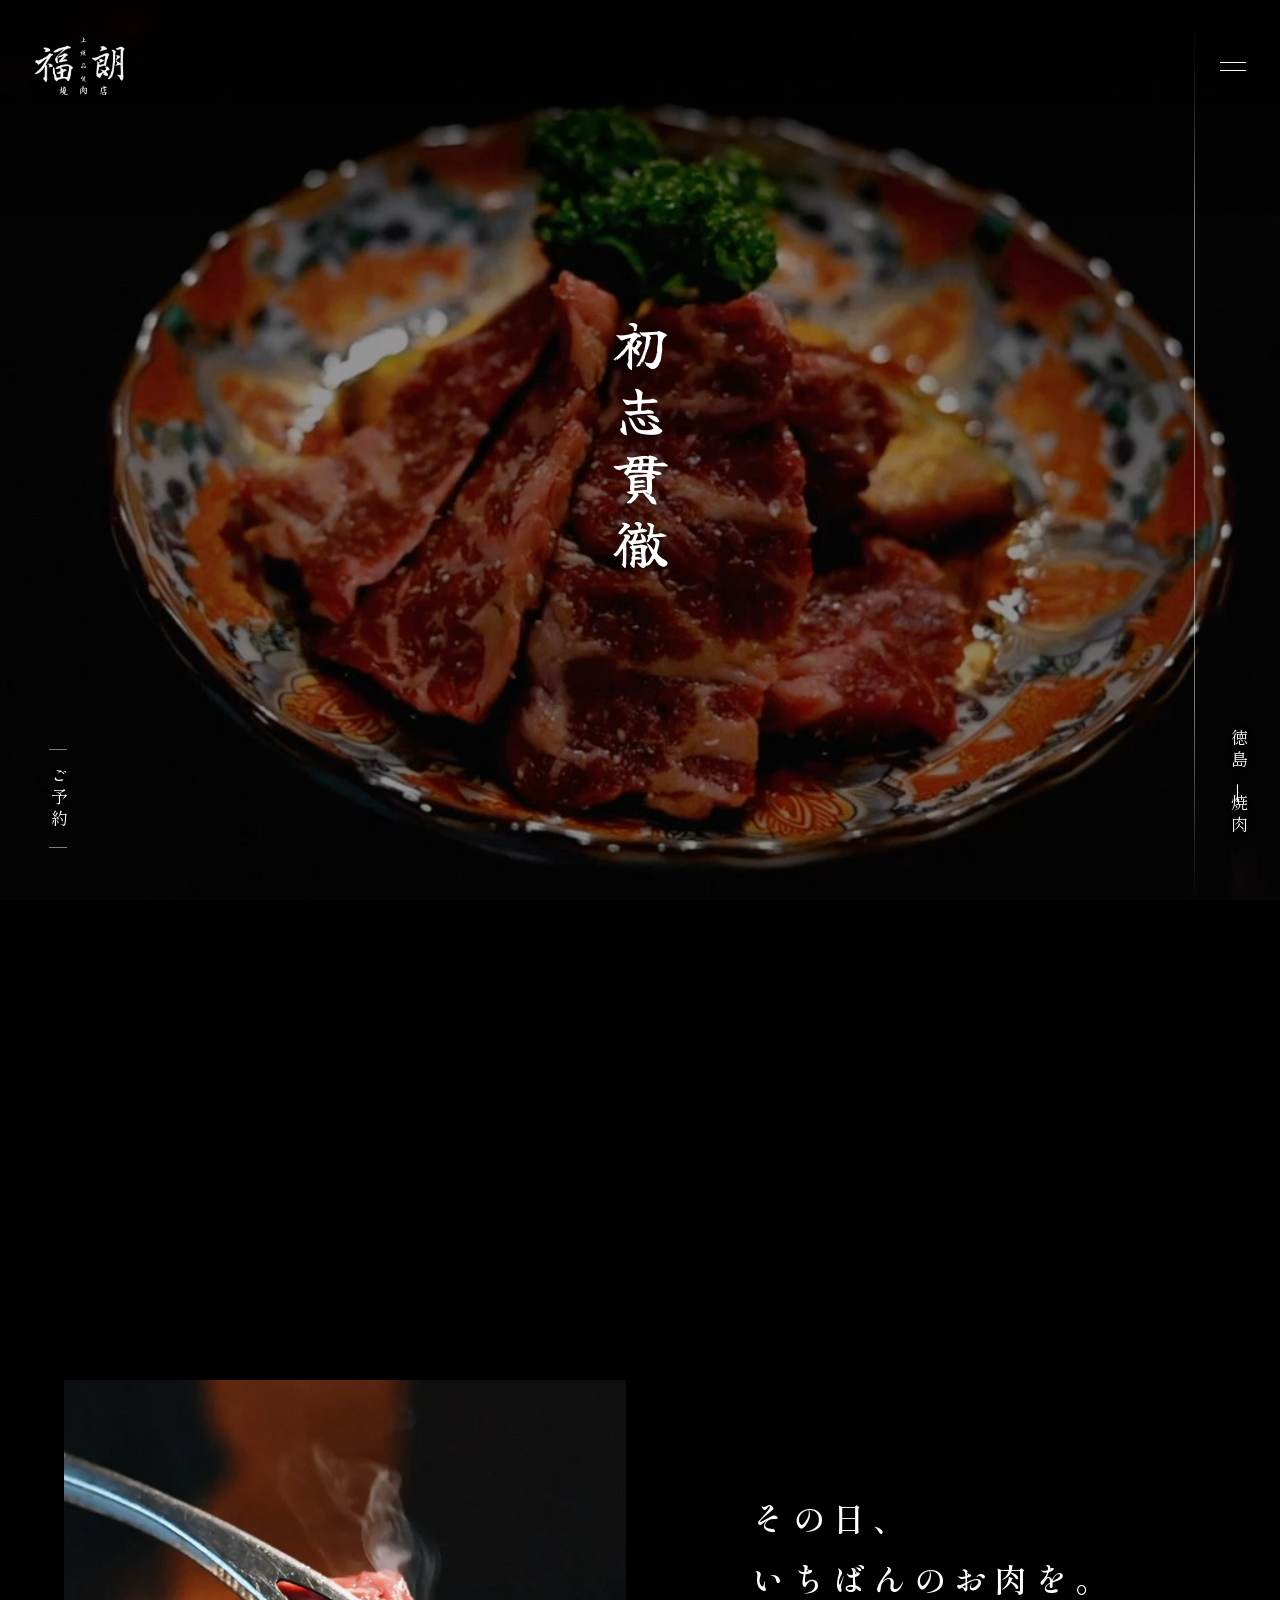
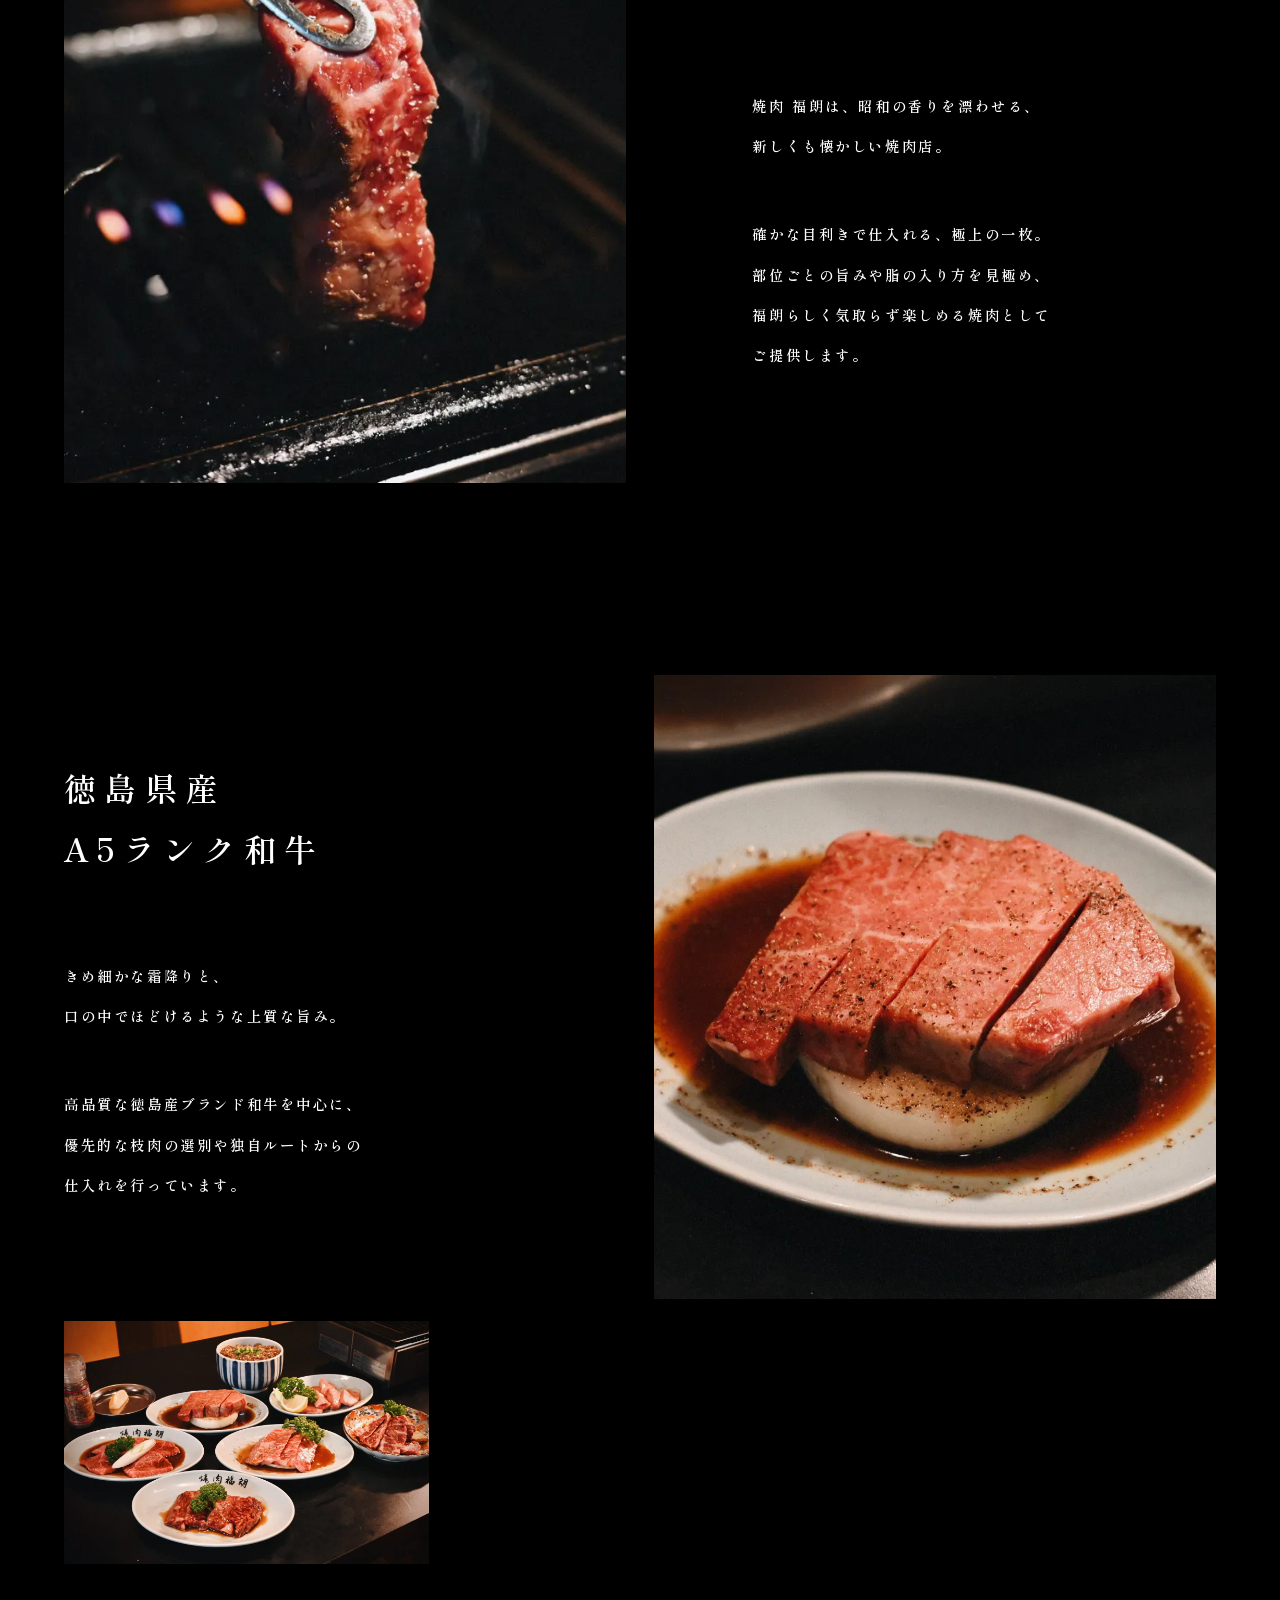
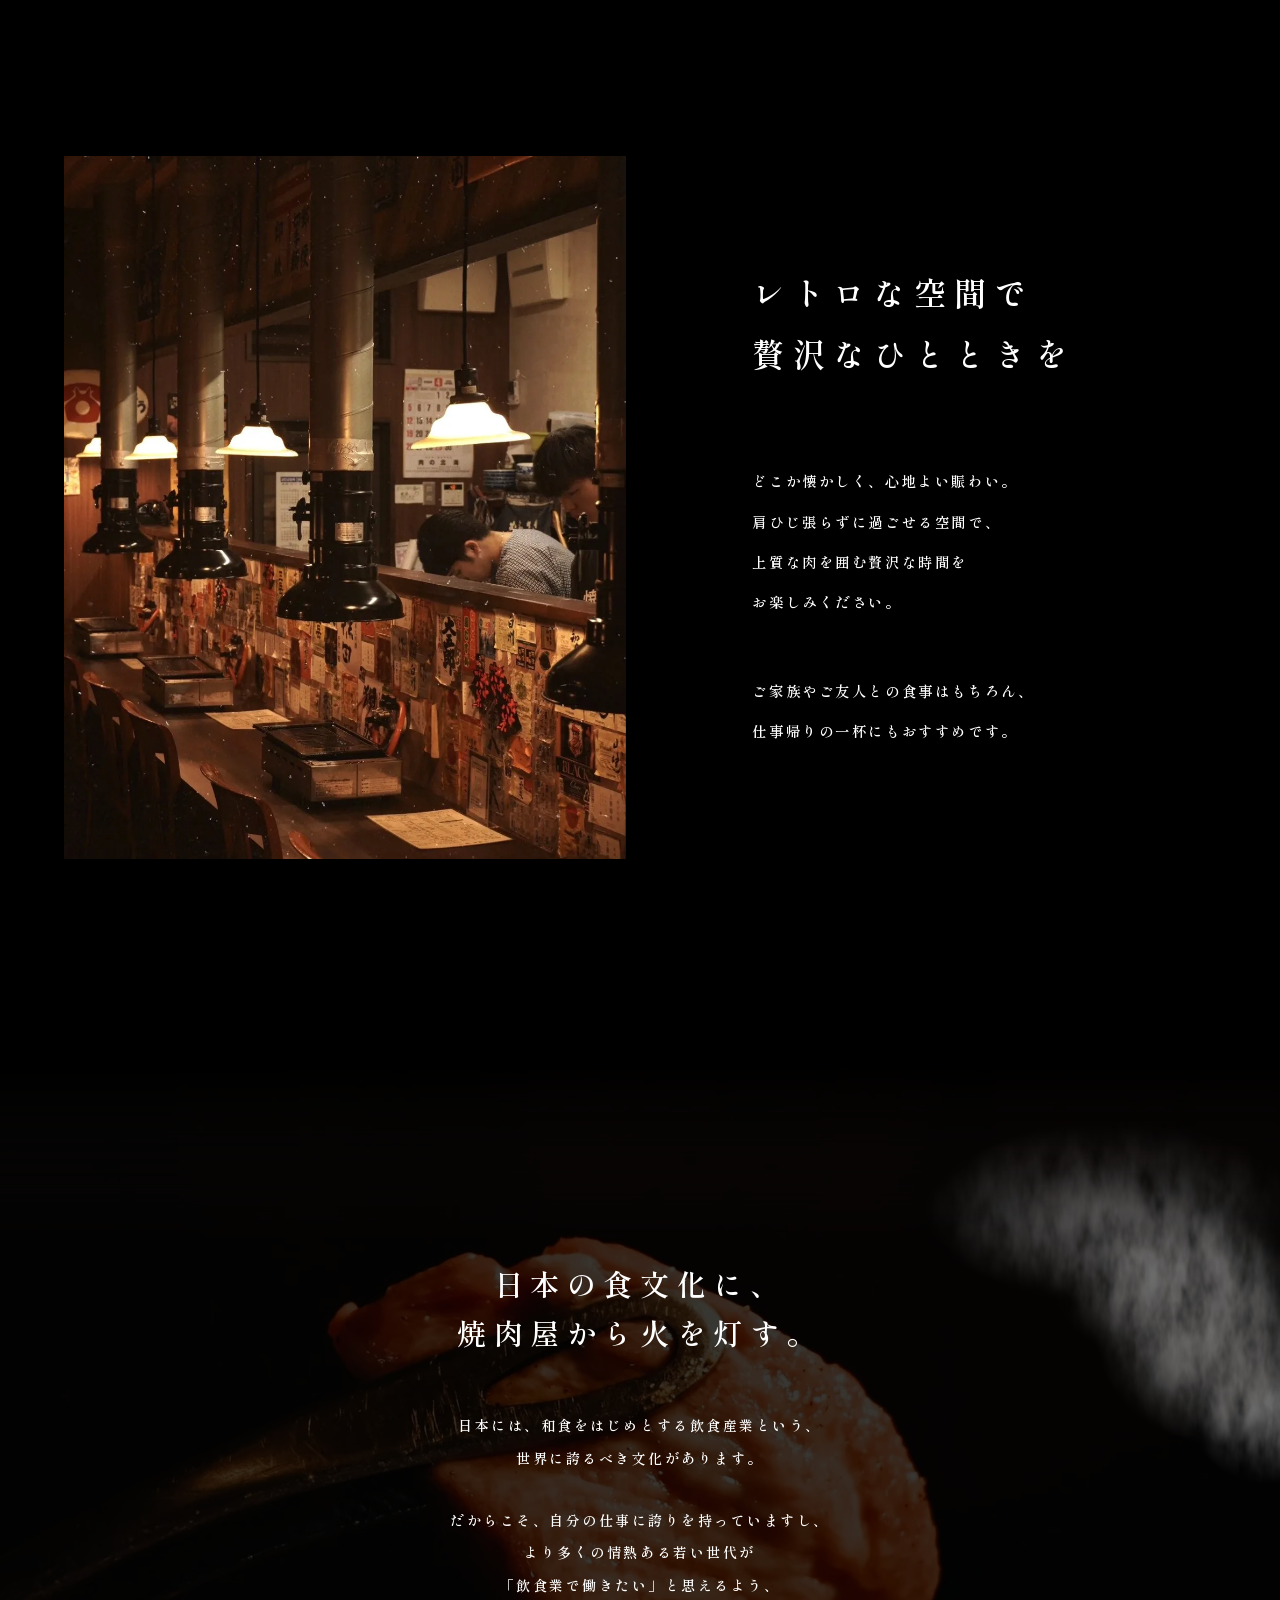
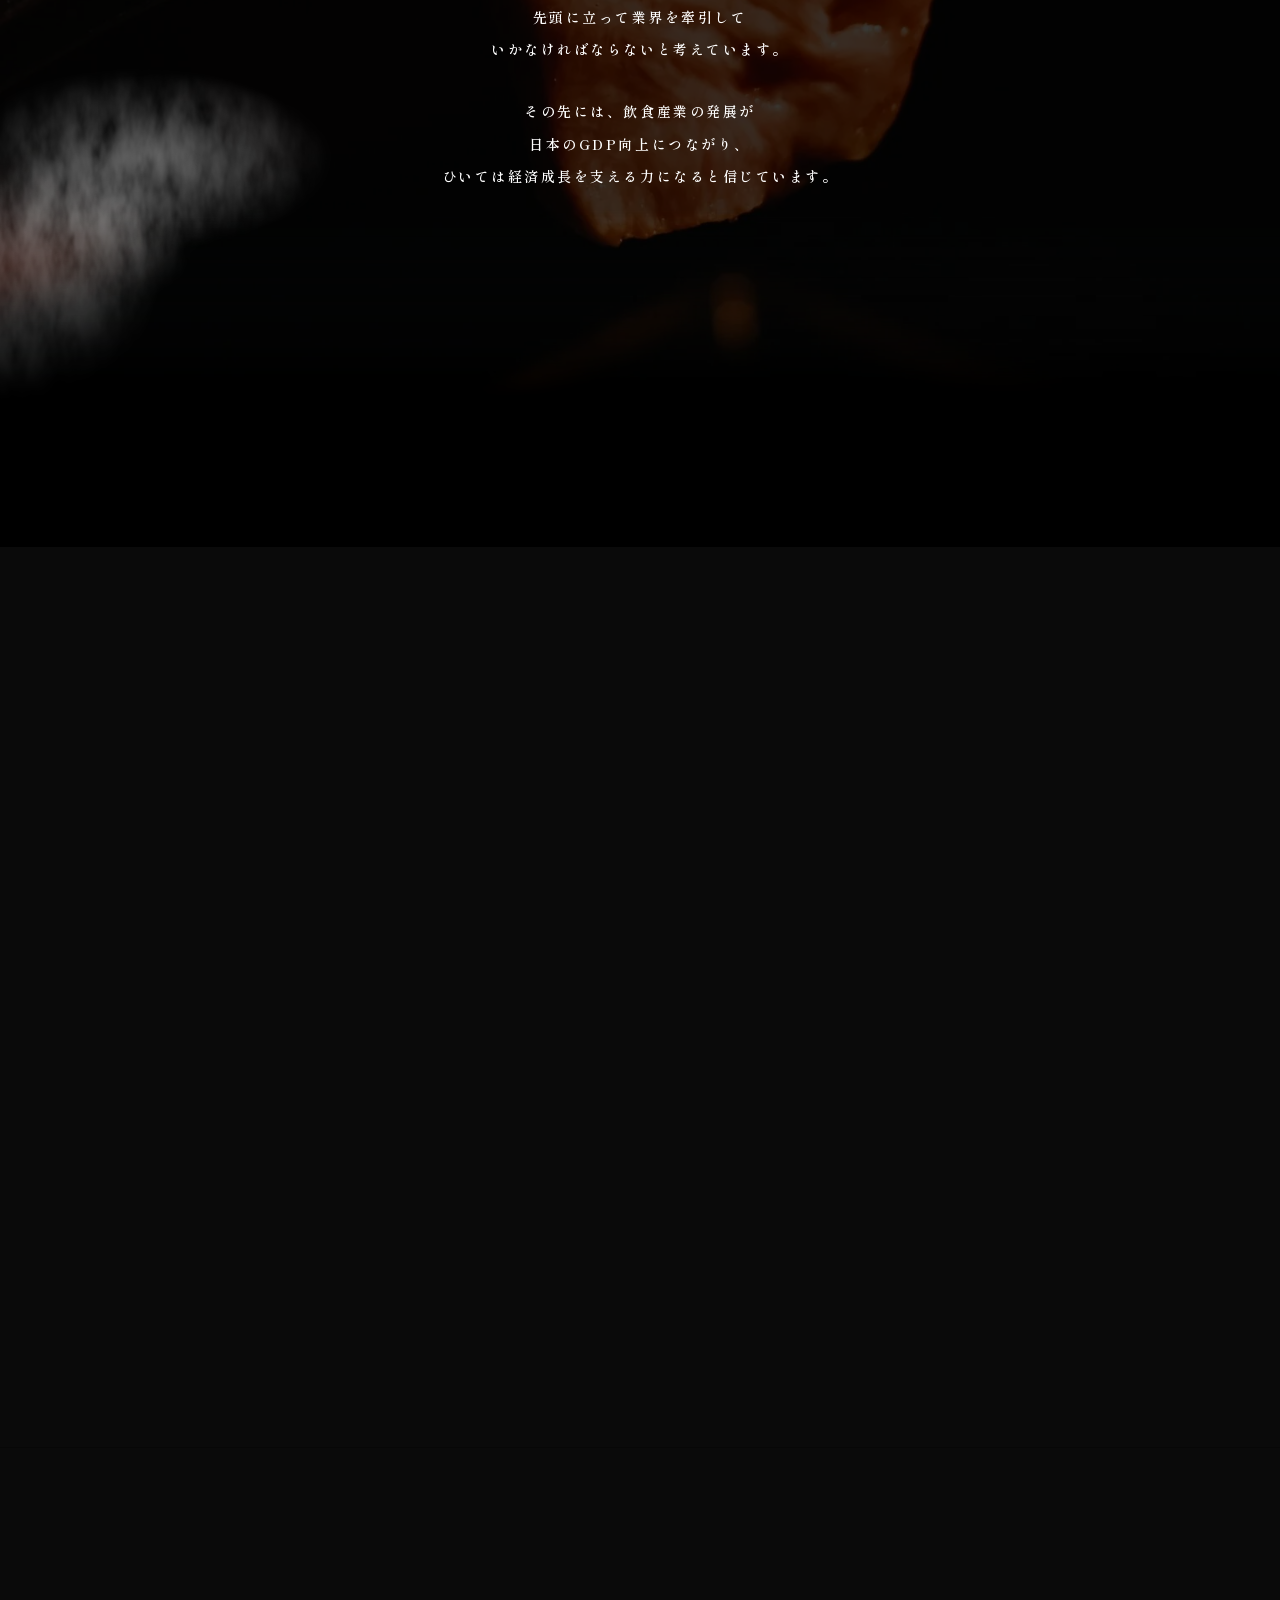
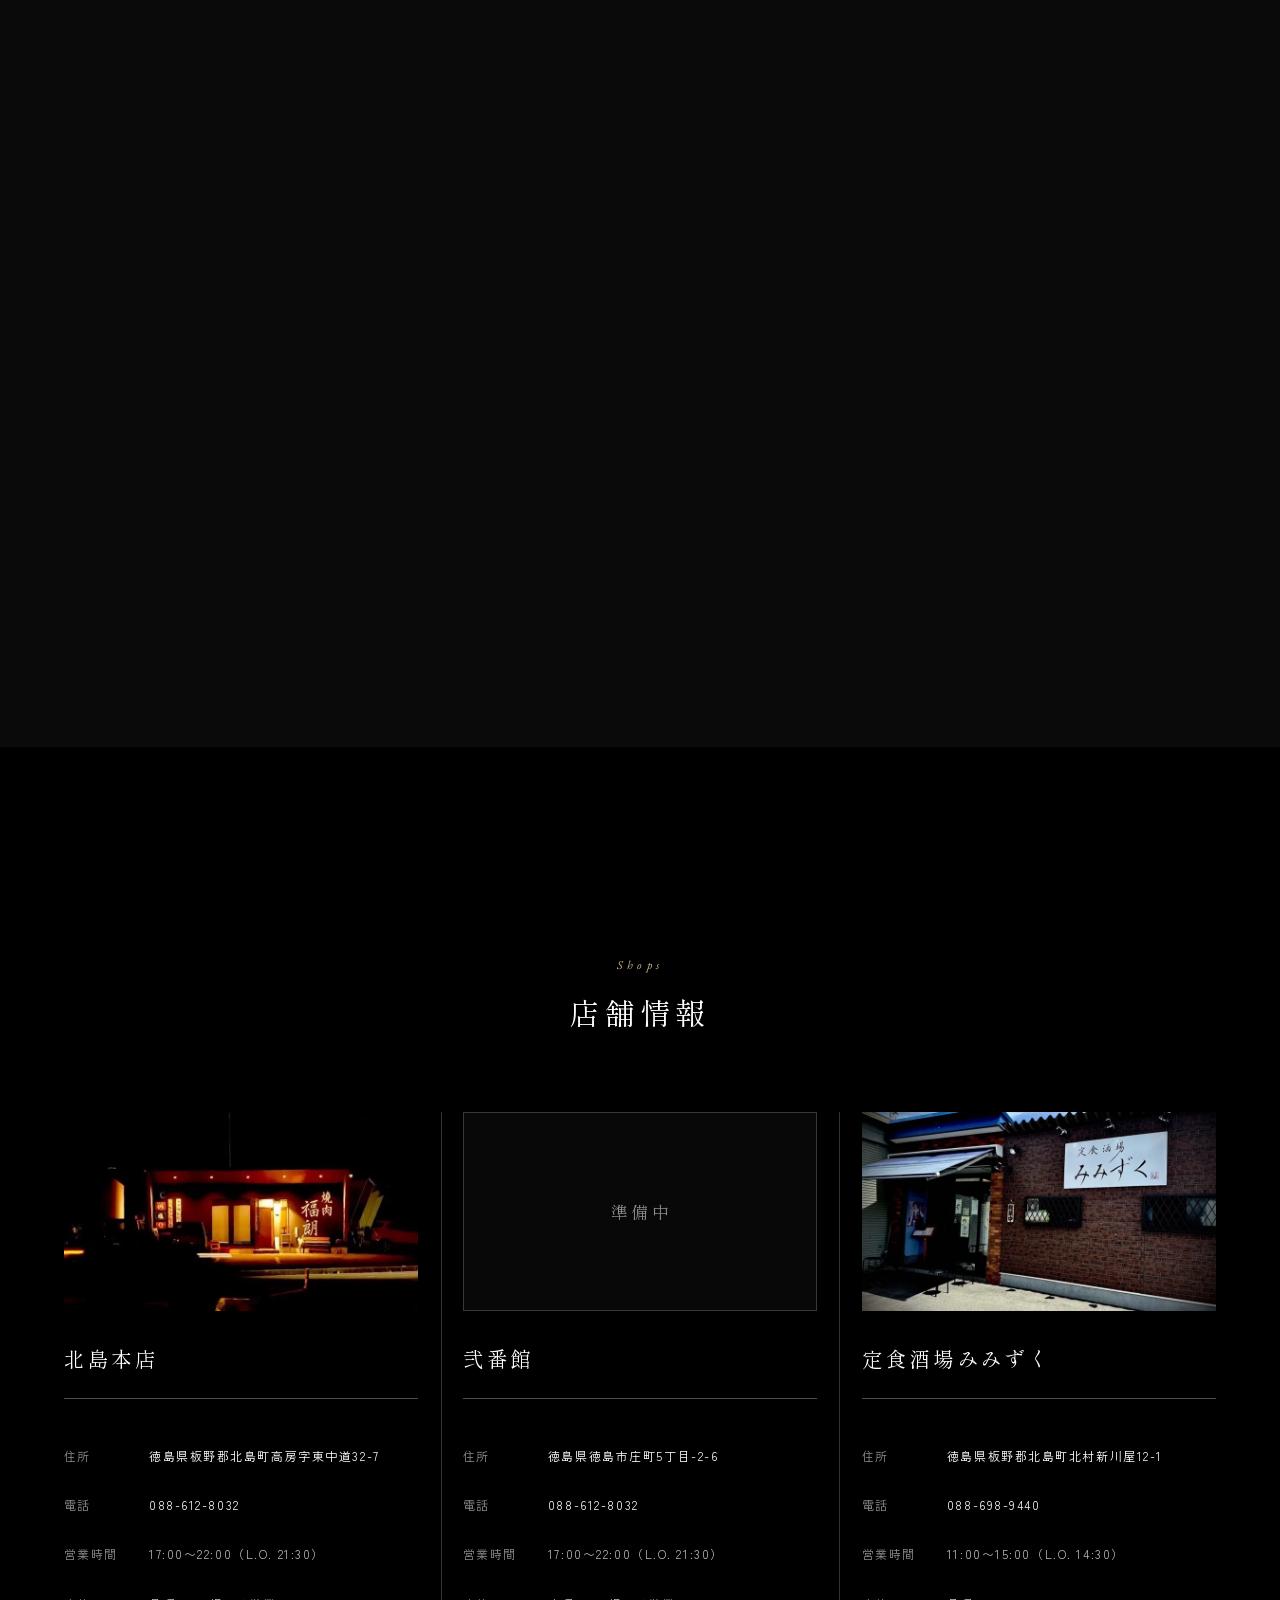
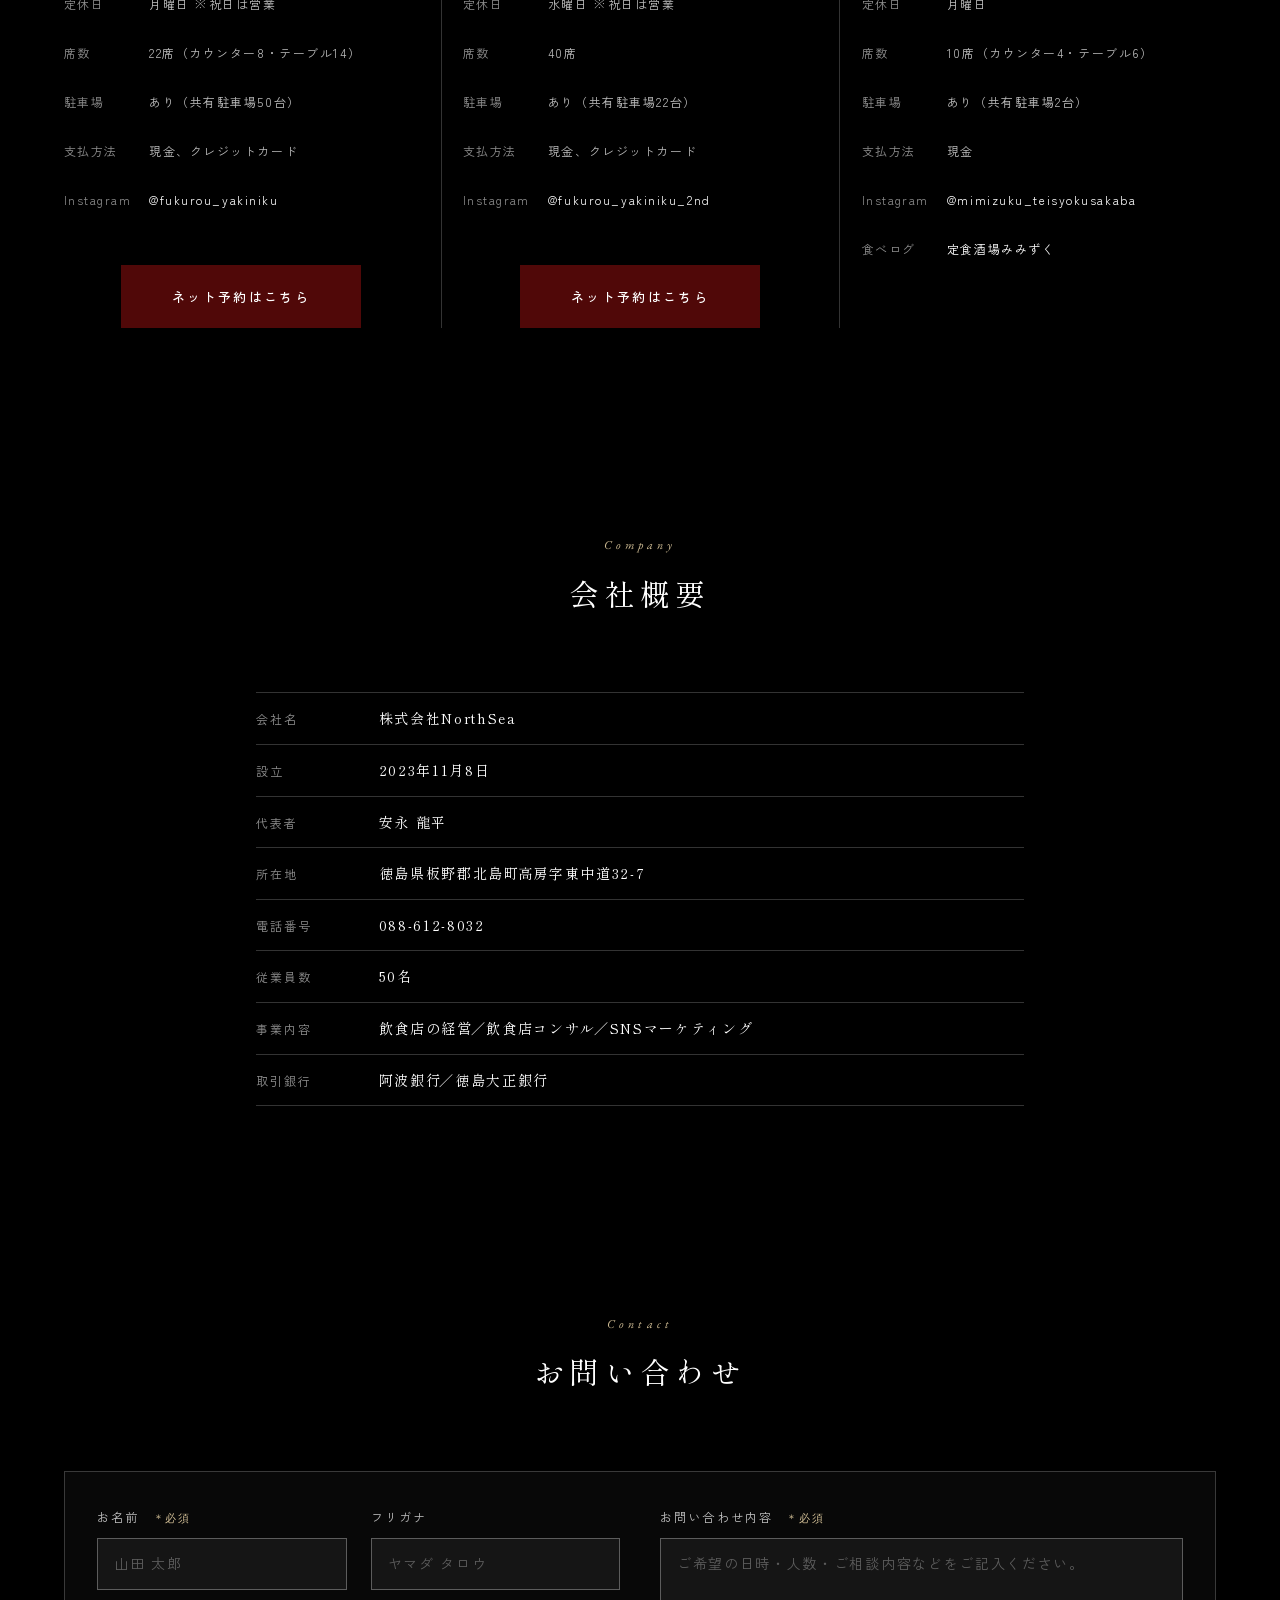
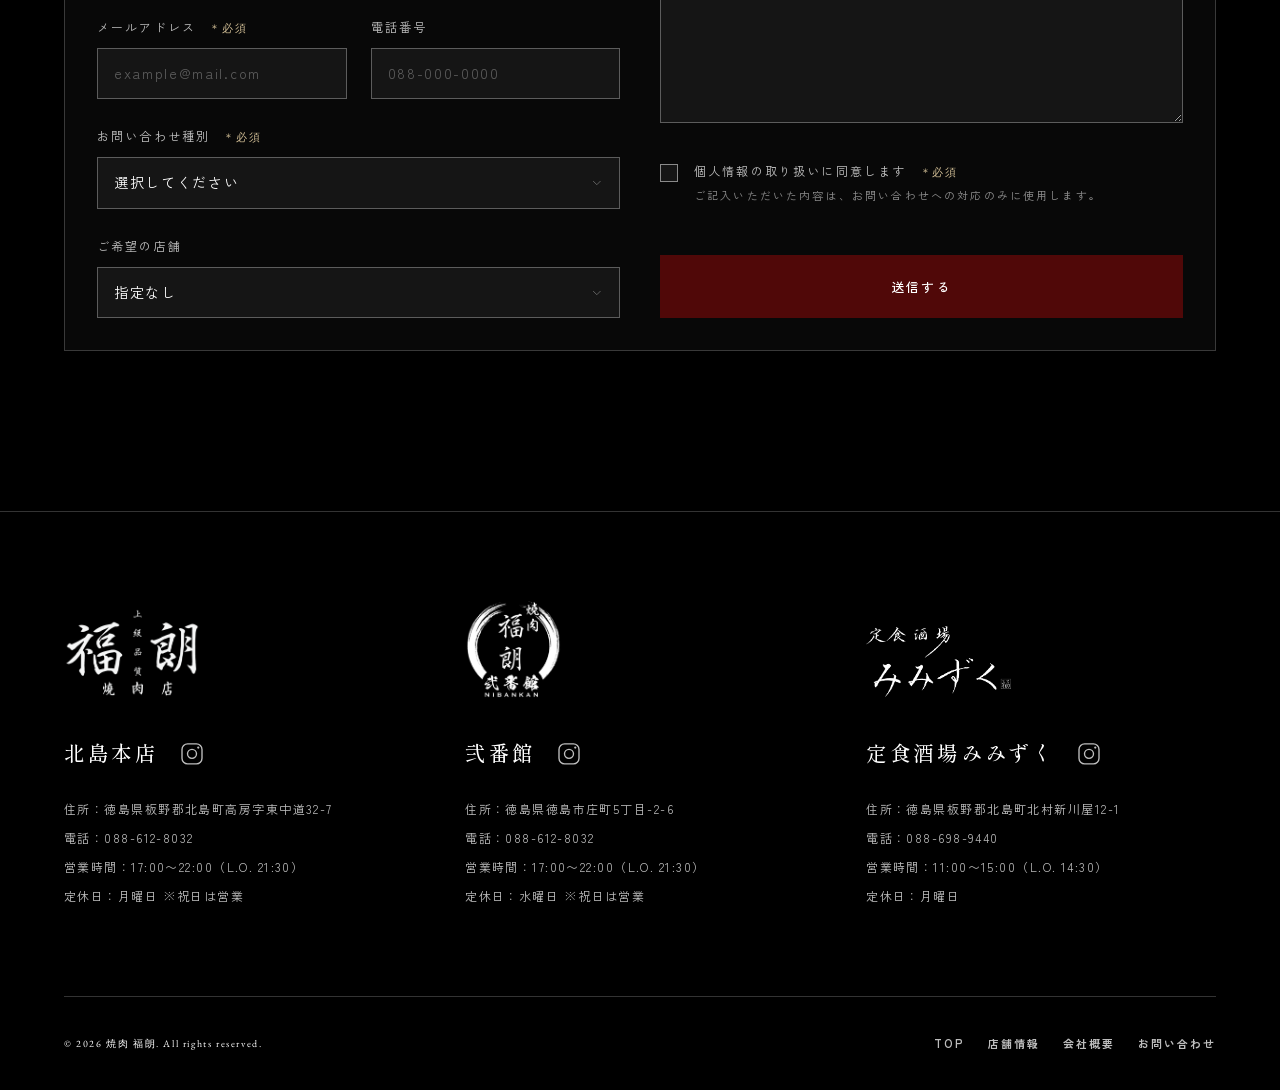
==== commit 3a62aeb6: "デザイン修正" ====
--- a/index.html
+++ b/index.html
@@ -451,7 +451,7 @@
      見出しや説明を伴う「空間」セクションは廃止し、
      全幅の帯（.kukan-band）だけを残している。
      中身が帯だけなので、上下の余白はセクション側では持たせない
-     （帯の上の間隔は .kukan-band--1 の margin-top）。
+     （帯の上の間隔は先頭の帯 .kukan-band--2 の margin-top）。
      ============================================================ -->
 <section class="section section--kukan" id="kukan" aria-label="店内・料理の写真">
 
@@ -463,10 +463,7 @@
        外側の .kukan-band が clip-path でその矩形だけを切り抜く。
        これで background-attachment: fixed と同じ「窓」の見え方になり、
        fixed 背景を正しく描画できない iOS Safari でも成立する。
-       同じ帯を3枚並べ、地色をはさんで順に写真が現れるようにしている。 -->
-  <div class="kukan-band kukan-band--1" role="img" aria-label="焼き台の上で肉をトングで返す手元と立ちのぼる煙">
-    <div class="kukan-band__media" aria-hidden="true"></div>
-  </div>
+       同じ帯を2枚並べ、地色をはさんで順に写真が現れるようにしている。 -->
   <div class="kukan-band kukan-band--2" role="img" aria-label="白い大皿に並べられた厚切りの牛タン">
     <div class="kukan-band__media" aria-hidden="true"></div>
   </div>
@@ -884,7 +881,7 @@
      追従させるため、ヒーローの中ではなく body 直下に置いている。
      （.hero の中に残すと z-index: 0 のスタック文脈に閉じ込められ、
        後続セクションの下に潜って見えなくなる） -->
-<p class="hero__rail hero__rail--right" data-reveal data-reveal-delay="2">
+<p class="hero__rail hero__rail--right">
   <span class="vert">徳島｜焼肉</span>
 </p>
 
--- a/assets/css/style.css
+++ b/assets/css/style.css
@@ -249,6 +249,13 @@
      内訳は @keyframes の % で決まる（ロゴ 0-40% 出現／40-62% 保持／
      62-82% 退出、黒幕 62-100% 退出）。 */
   --opening-total: 2900ms;
+  /* ヒーローの見出し（.hero__title）を出しはじめる位置。
+     --opening-total に対する割合で、JS がこの値を読んでタイマーを張る。
+     黒幕が抜けきる 100% を待つと、幕が薄くなって「演出は終わった」と
+     見えたあとに 1 秒ほど遅れて文字が出てくるので、黒幕の退出
+     （62%〜100%）の途中から重ねて、幕が抜けた瞬間には出そろわせる。
+     小さくすると幕の裏で出はじめ、大きくすると幕が抜けてから出る。 */
+  --opening-hero-in: 70%;
 
   /* ---- 影（参考サイトは影を使わない） ---------------------------------- */
   --shadow-sm: none;
@@ -598,8 +605,9 @@
 .section--contact { padding-bottom: calc(var(--sec-py) + var(--footer-lead)); }
 
 /* 帯のセクションは全幅の写真だけで、見出しも本文も持たない。
-   上下の余白はセクションでは持たず、帯の手前は .kukan-band--1 の
-   margin-top、帯の後ろは次のセクション側の padding-top で作る。 */
+   上下の余白はセクションでは持たず、帯の手前は先頭の帯
+   （.kukan-band--2）の margin-top、帯の後ろは次のセクション側の
+   padding-top で作る。 */
 .section--kukan { padding-block: 0; }
 .section--kukan + .section { padding-top: var(--sec-gap); }
 
@@ -1128,6 +1136,22 @@
      面ではなく影なので、背後の映像は素材のまま透けて見える。 */
   text-shadow: 0 0 .5em rgb(0 0 0 / .55), 0 1px 3px rgb(0 0 0 / .45);
 }
+/* 出現は「下からふわっと」ではなく、その場でのフェードだけにする。
+   持ち上げ（--reveal-y）とぼかし（--reveal-blur）を殺してある。
+
+   尺は本文の出現（--dur-slow = 1350ms）よりゆっくり取る。ここは黒幕の
+   退出と重なるぶん、本文と同じ速さだと幕が抜けるのとほぼ同時に出そろって
+   しまい、書としての立ち上がりが見えないため。
+
+   出はじめは JS が --opening-hero-in（黒幕の退出に重なる位置）で合図する
+   ので、黒幕が薄くなっていく間に 7 割ほどまで浮かび、幕が抜けたあとに
+   残りをゆっくり詰める。尺を変えても出はじめの時刻は動かない
+   （時刻は --opening-hero-in、速さはここ、で完全に別）。 */
+html.js .hero__title[data-reveal] {
+  --reveal-y: 0px;
+  --reveal-blur: 0px;
+  transition-duration: 1800ms;
+}
 .hero__title span {
   display: block;
   white-space: nowrap;        /* 列の折り返しを防ぐ */
@@ -1910,7 +1934,9 @@
   position: absolute;
   inset: 0;
   z-index: 1;
-  background: rgba(0, 0, 0, .65);
+  /* 肉の明るい部分に理念の文章が重なるので、写真を見せるより
+     読めることを優先して濃くしてある。 */
+  background: rgba(0, 0, 0, .78);
 }
 /* PC は箱（1440px 幅で 1440×823）が素材の 3:2 とほぼ同じ比のため、拡大なしでは
    ほとんど切り取りが起きず、肉が小さく収まってしまう。SP より強く寄せる。
@@ -1989,10 +2015,10 @@
   position: relative;
   clip-path: inset(0);
 }
-/* 余白は見取り図から1枚目に入るところだけ。帯どうしは隙間なく接する。
+/* 余白は見取り図から先頭の帯に入るところだけ。帯どうしは隙間なく接する。
    地色をはさまないことで、スクロールすると次の窓が下から前の写真に
    覆いかぶさってくるように見える。 */
-.kukan-band--1 { margin-top: var(--block-gap); }
+.kukan-band--2 { margin-top: var(--block-gap); }
 .kukan-band__media {
   position: fixed;
   inset: 0;
@@ -2011,14 +2037,7 @@
    写真の向きによって効く向きが変わる（横位置なら上下、縦位置なら PC 側の
    上下だけ。縦位置はスマホでは縦が過不足なく収まるため効かない）。 */
 
-/* 3枚とも横位置。PC では写真のほぼ全体が入り、切られるのは上下わずか。 */
-.kukan-band--1 .kukan-band__media {
-  background-image: url("../images/band-1.jpg");
-  background-image: image-set(
-    url("../images/band-1.webp") type("image/webp"),
-    url("../images/band-1.jpg")  type("image/jpeg")
-  );
-}
+/* 2枚とも横位置。PC では写真のほぼ全体が入り、切られるのは上下わずか。 */
 .kukan-band--2 .kukan-band__media {
   background-image: url("../images/band-2.jpg");
   background-image: image-set(
@@ -2033,10 +2052,9 @@
     url("../images/band-3.jpg")  type("image/jpeg")
   );
 }
-/* 2枚目・3枚目は、縦長の画面では同じ料理を縦位置で撮ったカットに差し替える。
+/* 縦長の画面では、同じ料理を縦位置で撮ったカットに差し替える。
    横位置のままだと縦長画面では中央の細い一本しか残らず、寄りすぎるため。
-   1枚目は焼き台と手元が画面の広い範囲に散っていて縦に切っても成立するので、
-   横位置のまま1枚で通す。切り替えは幅ではなく画面の比率で判定する。 */
+   切り替えは幅ではなく画面の比率で判定する。 */
 @media (max-aspect-ratio: 1 / 1) {
   .kukan-band--2 .kukan-band__media {
     background-image: url("../images/band-2-sp.jpg");
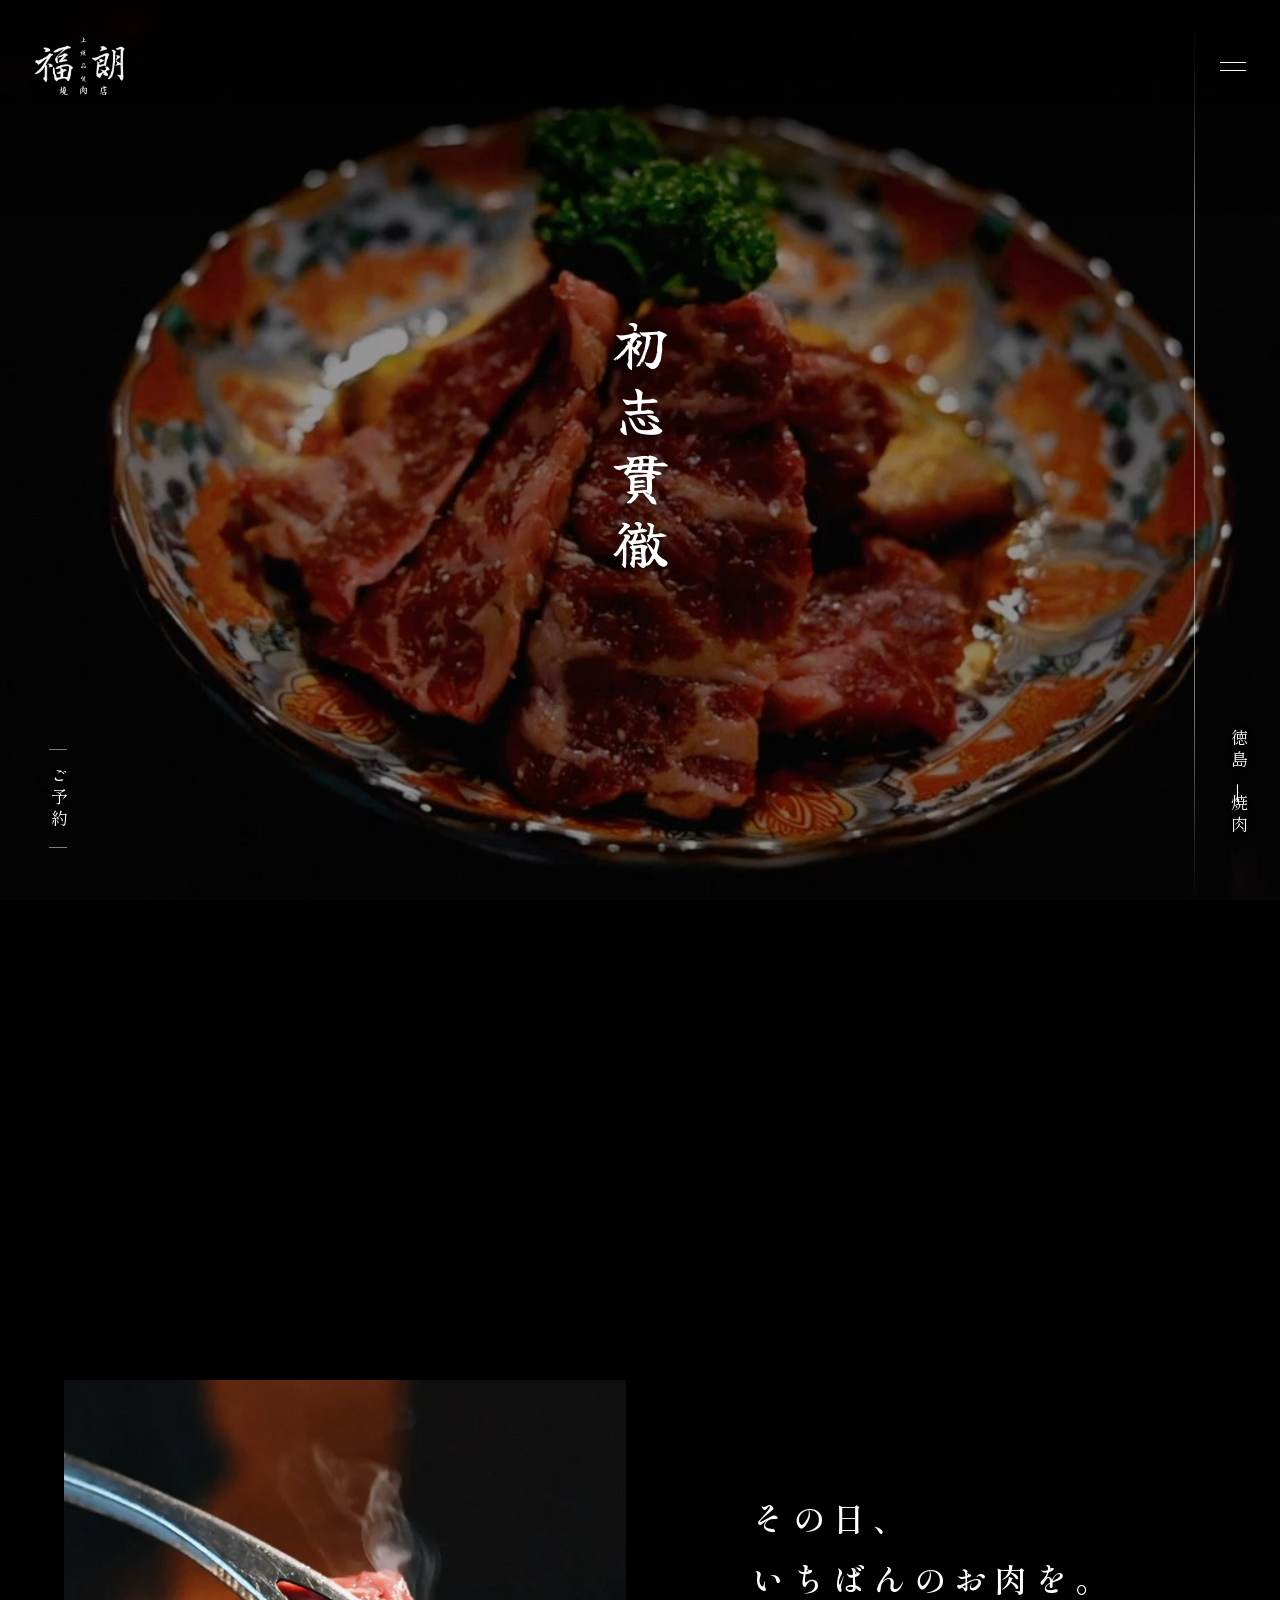
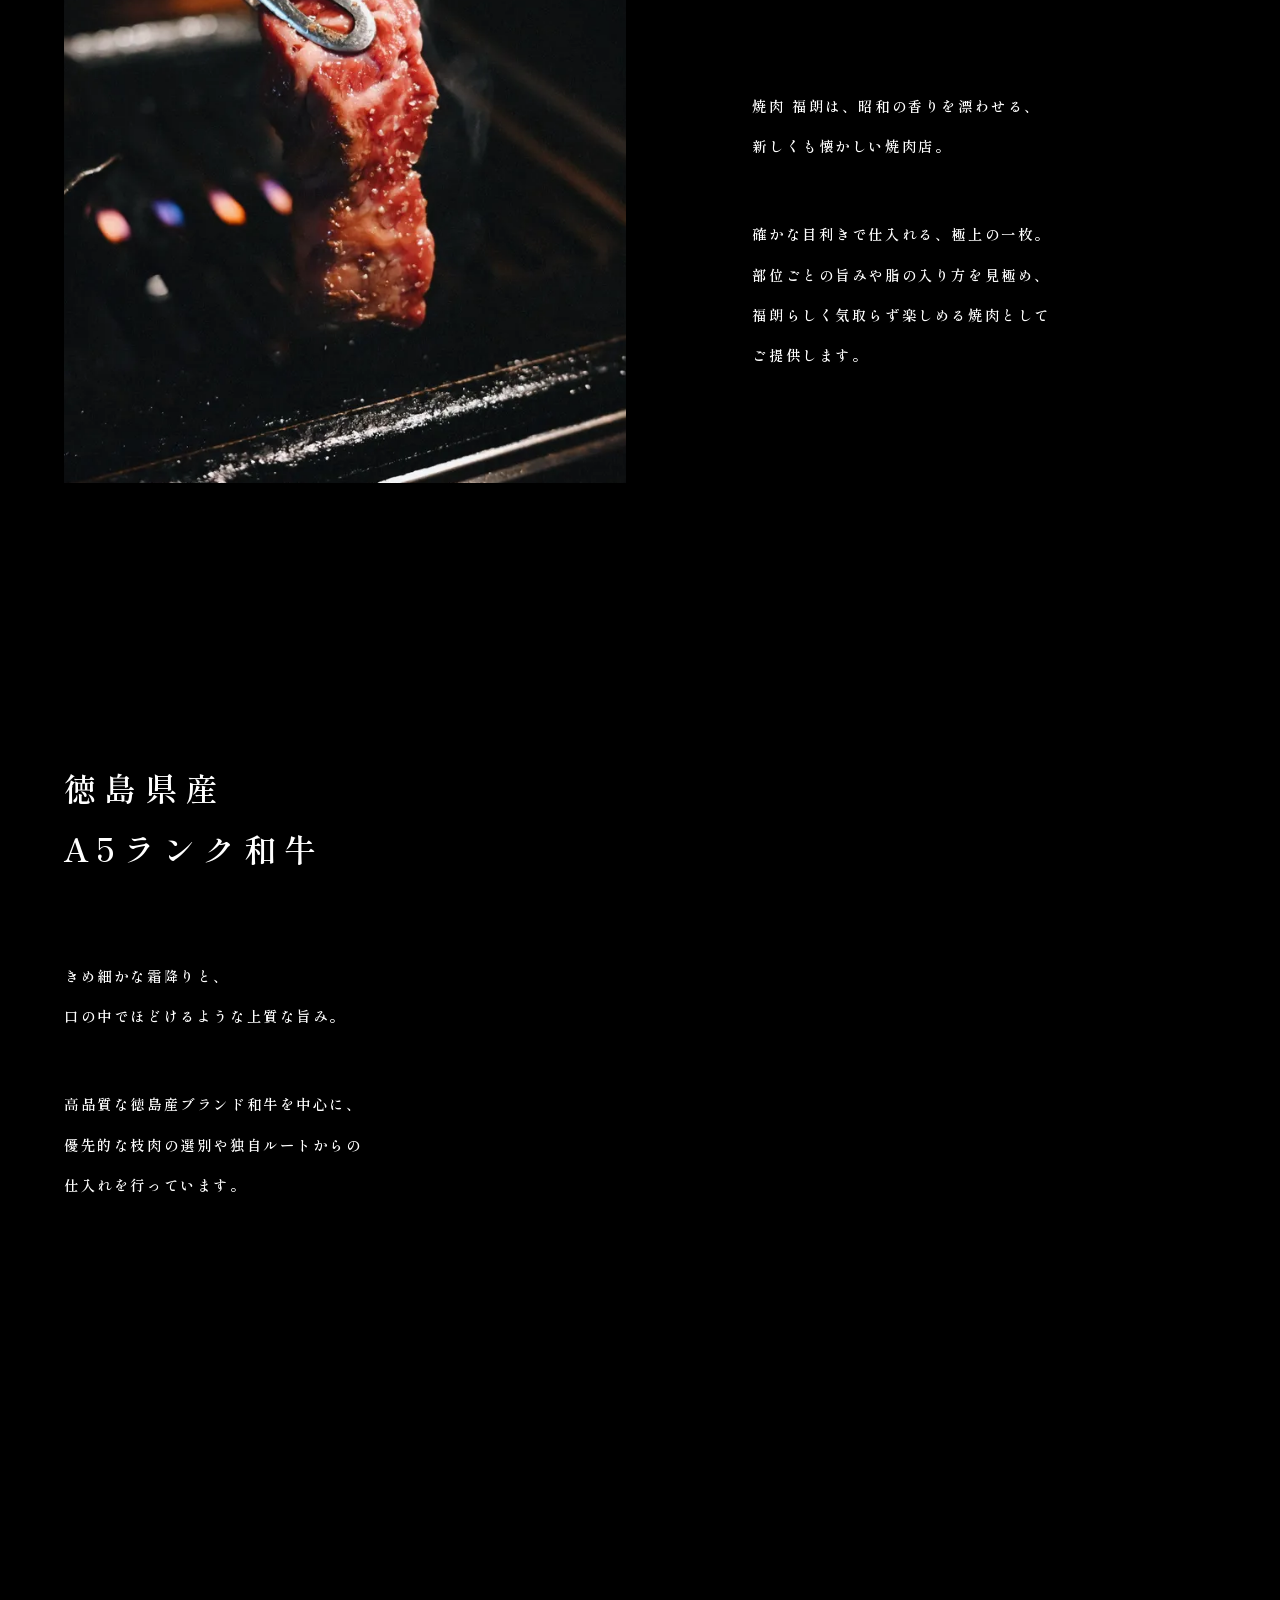
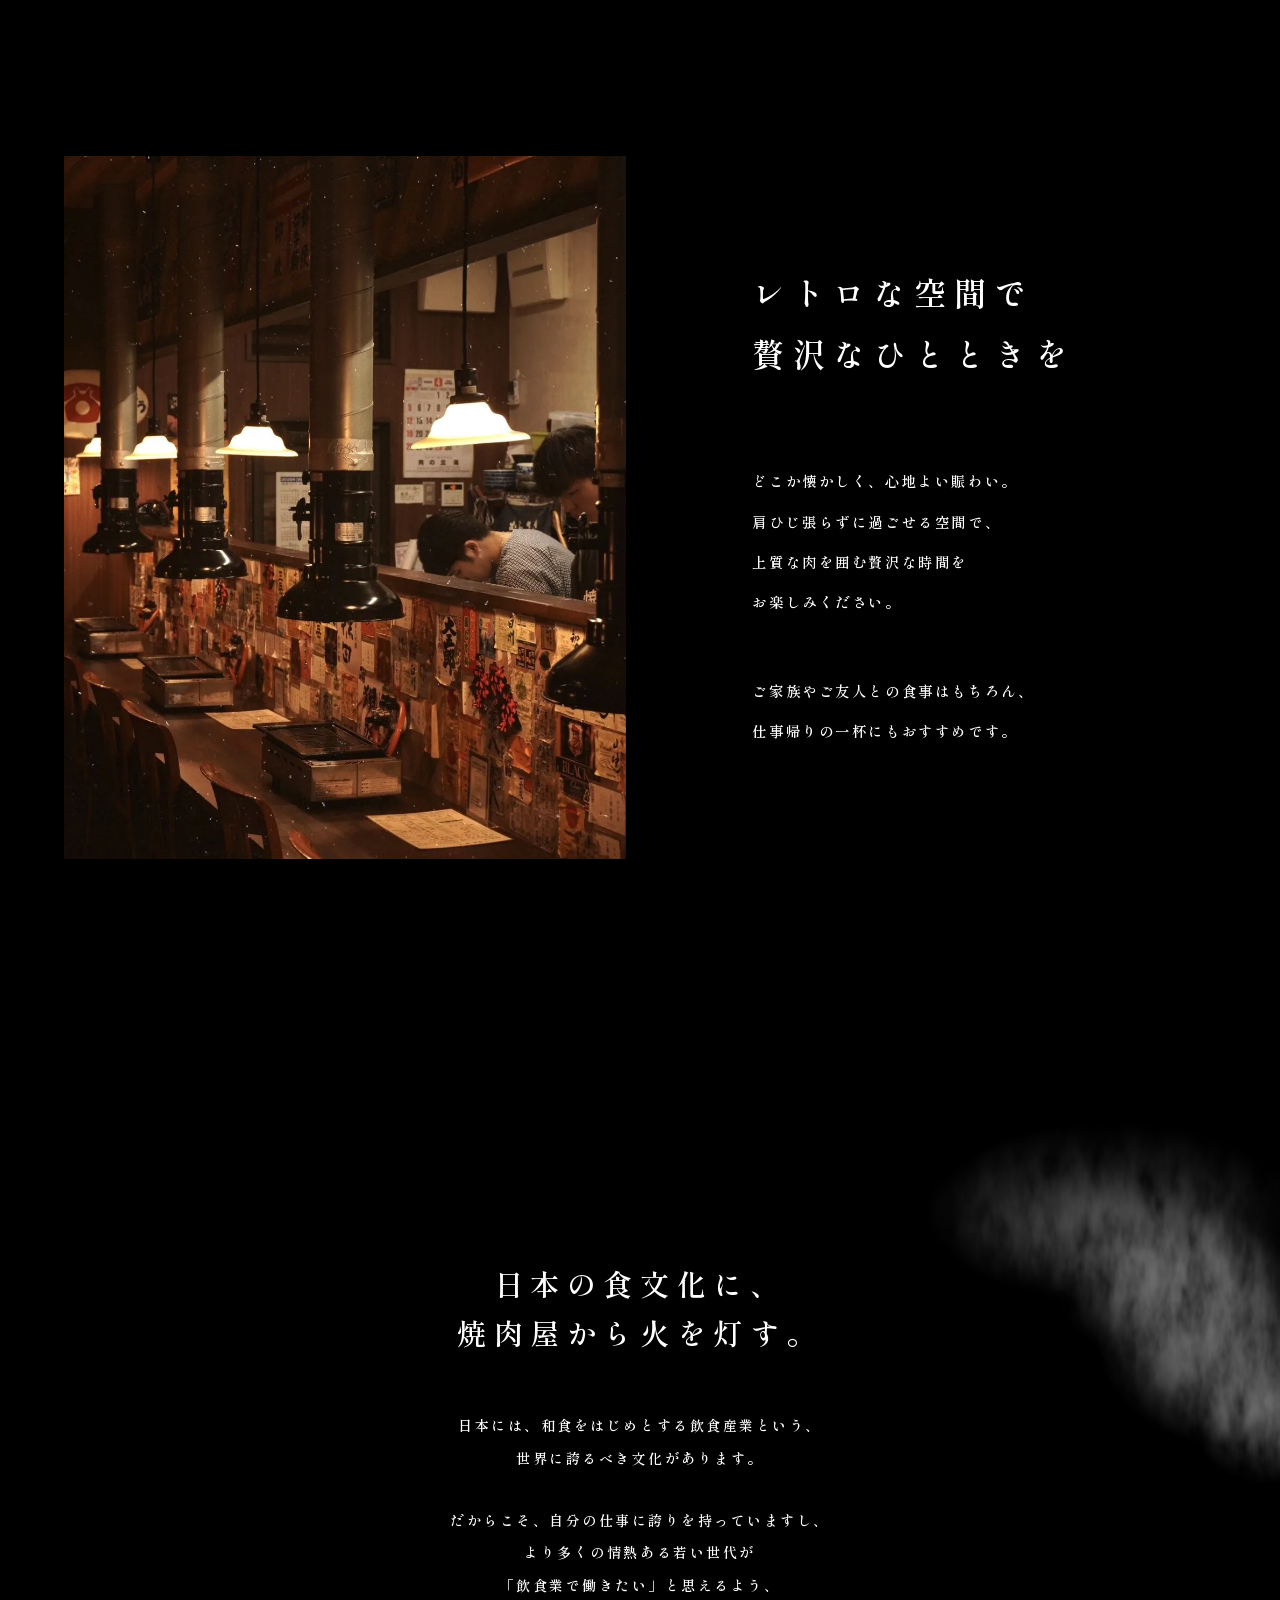
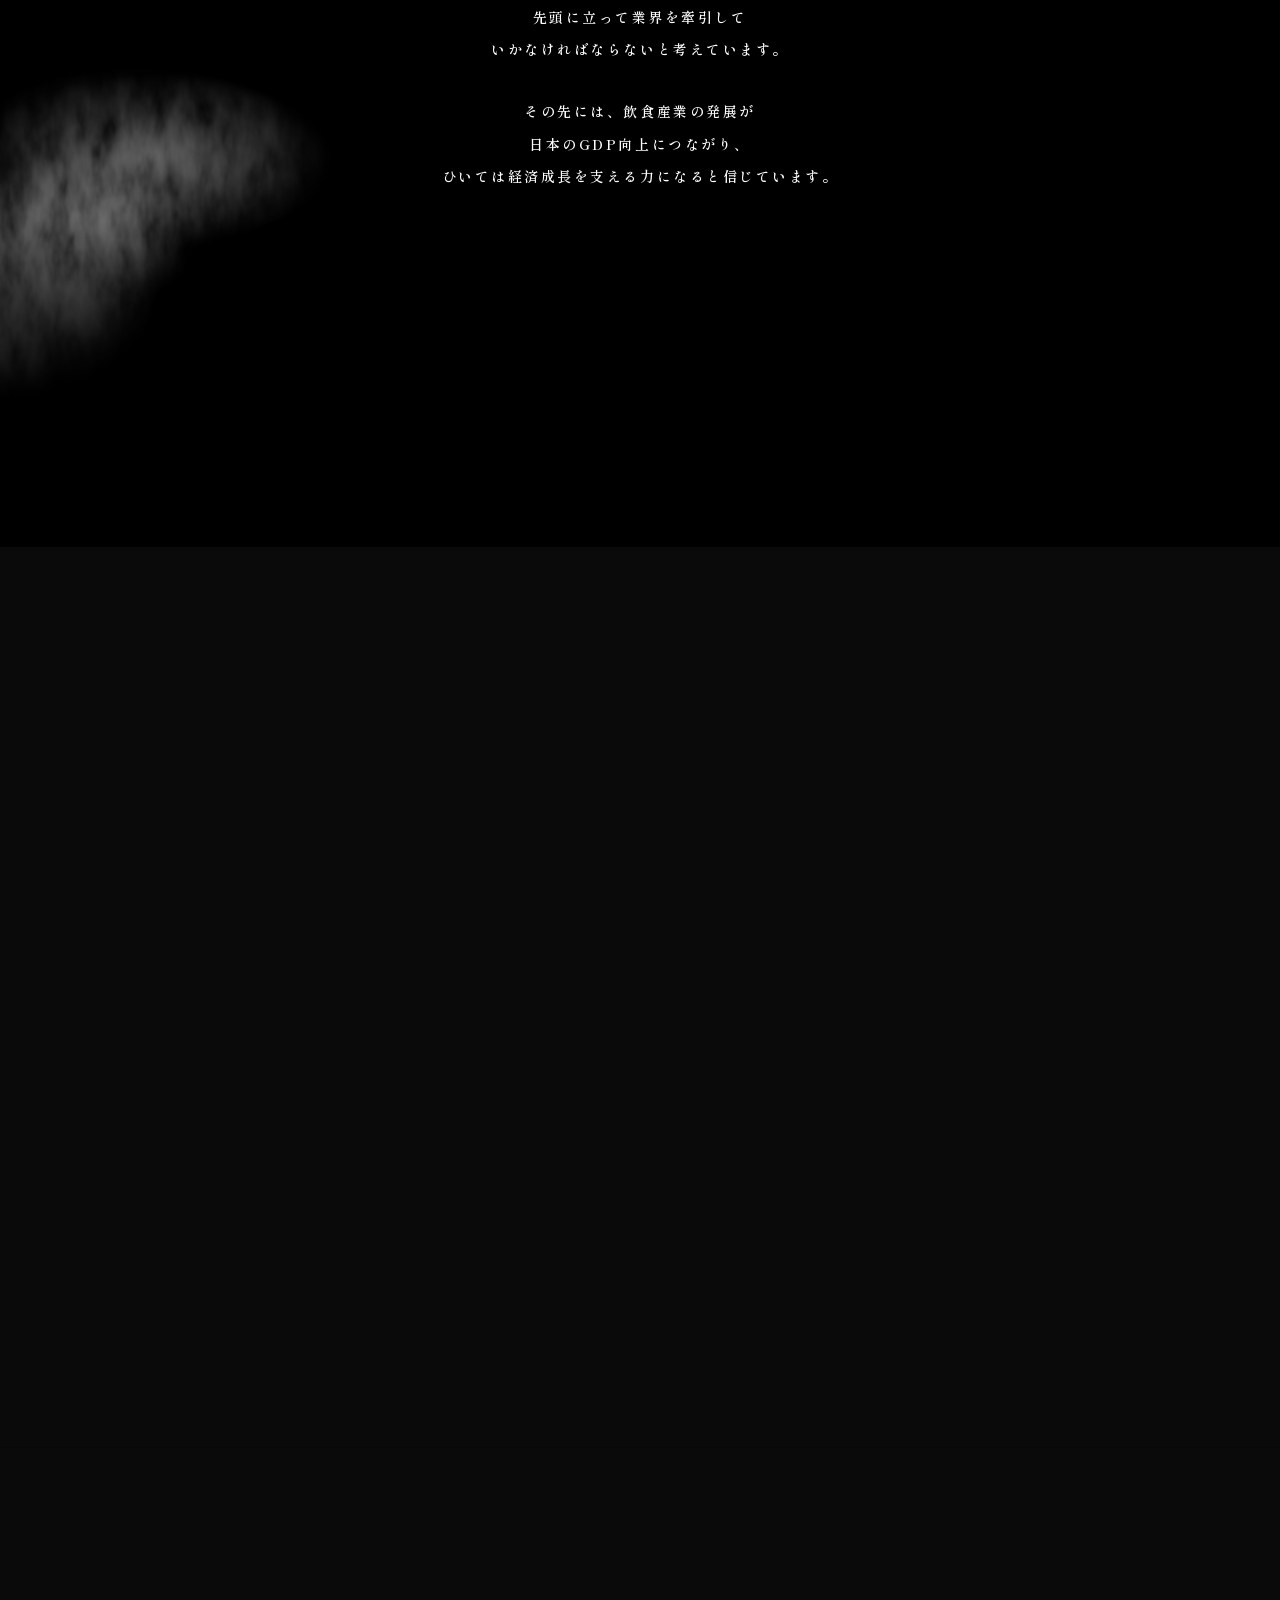
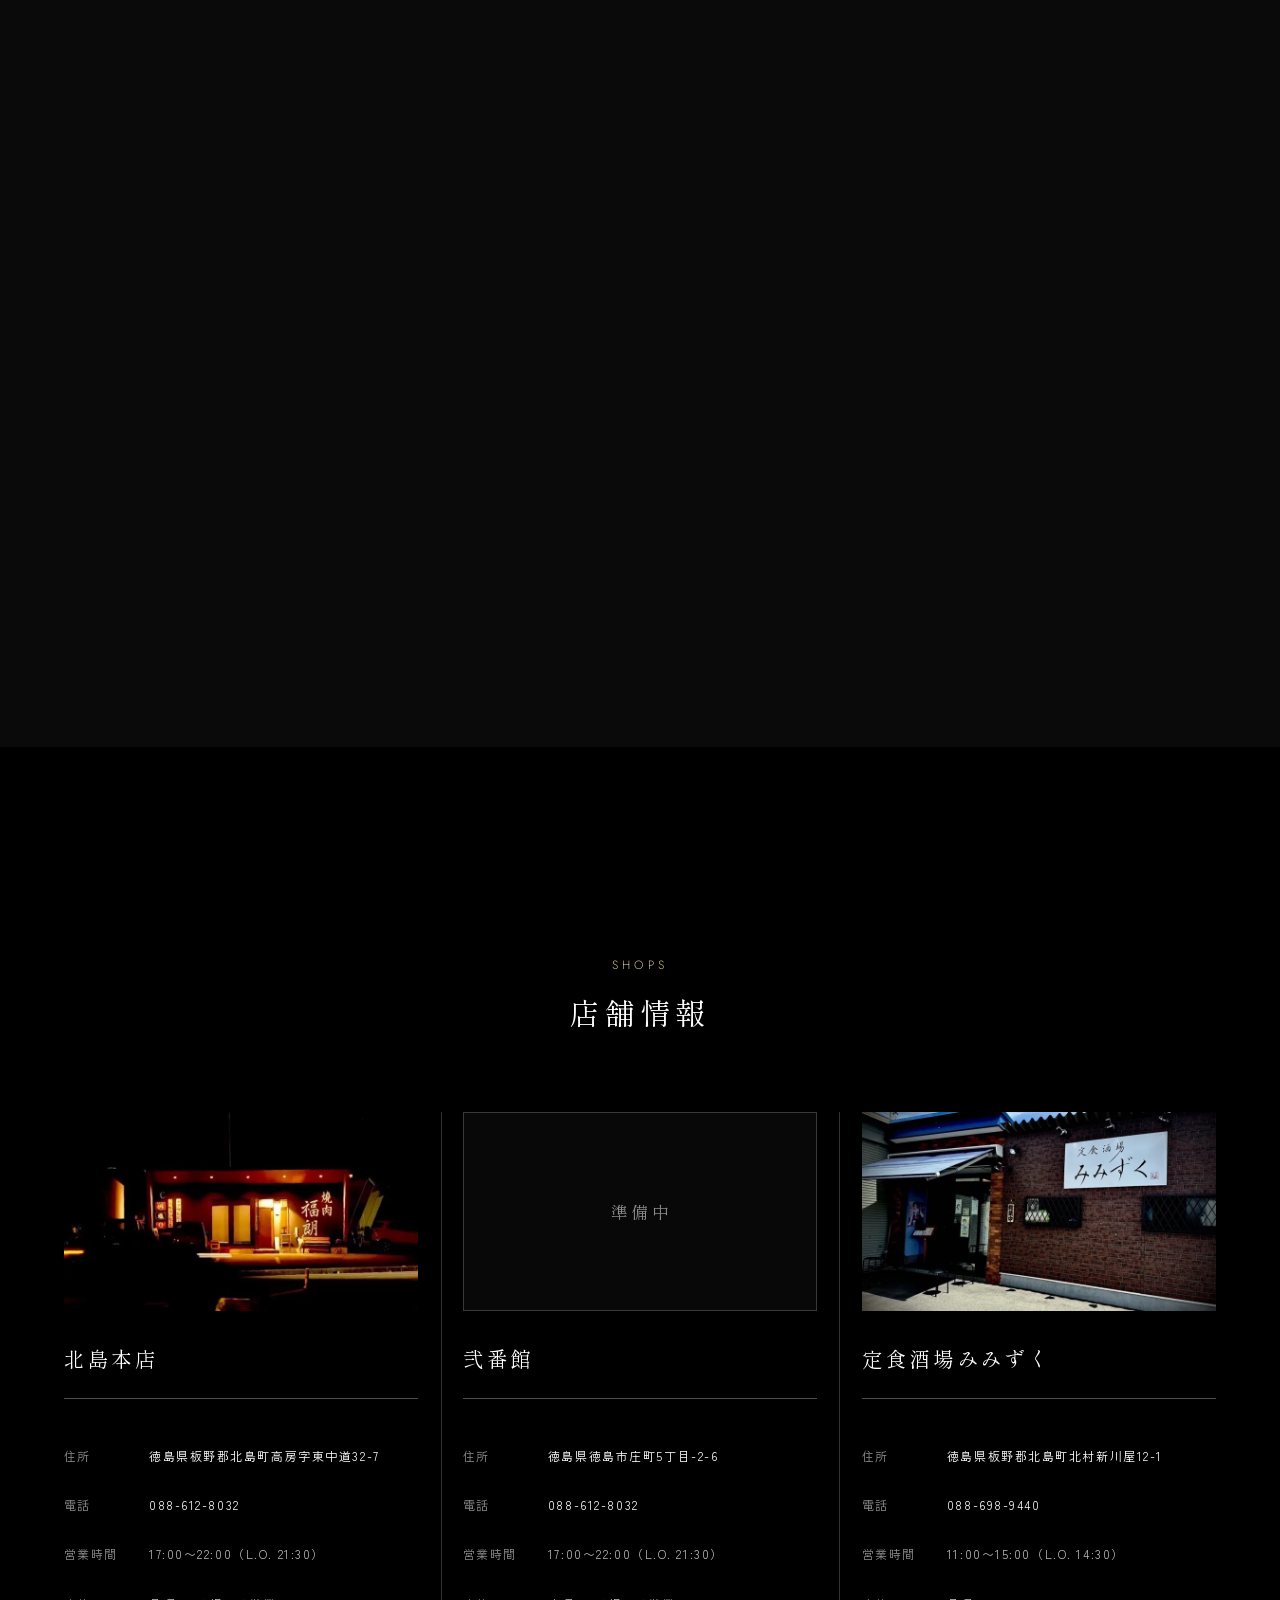
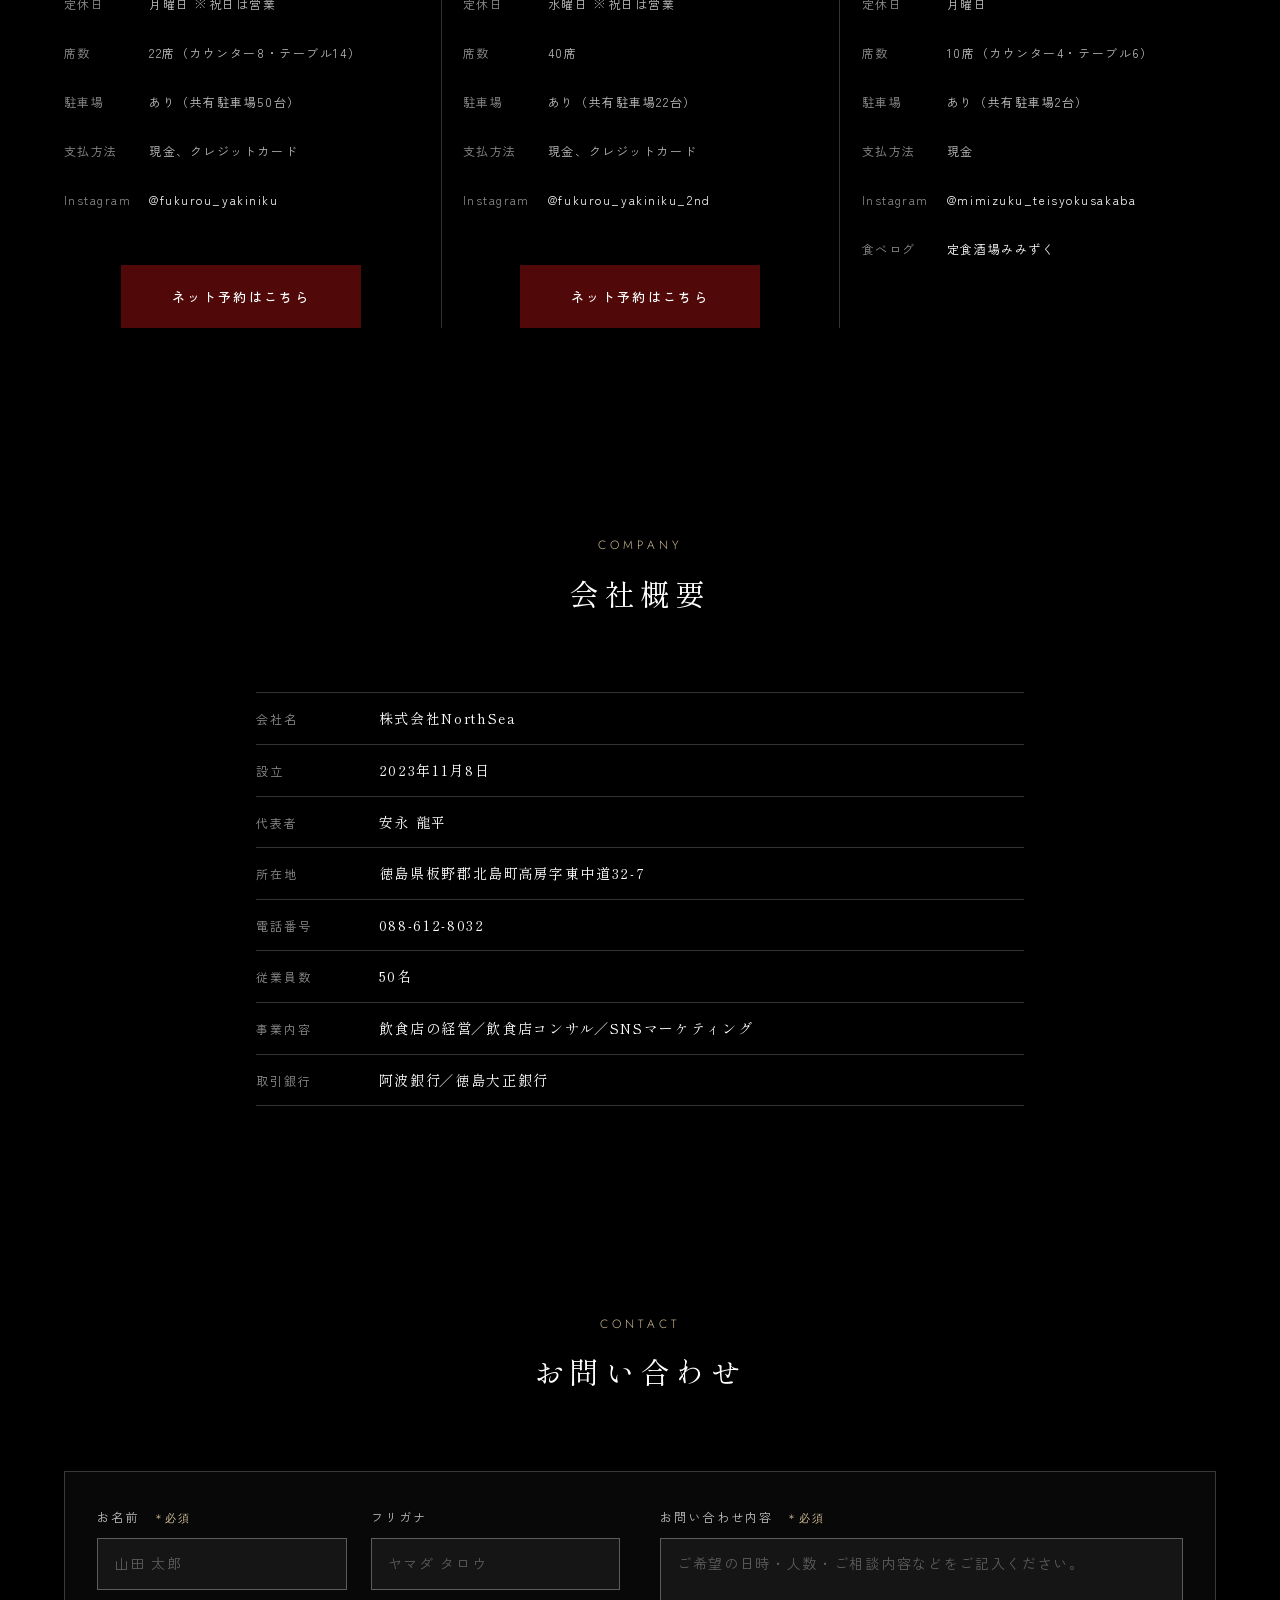
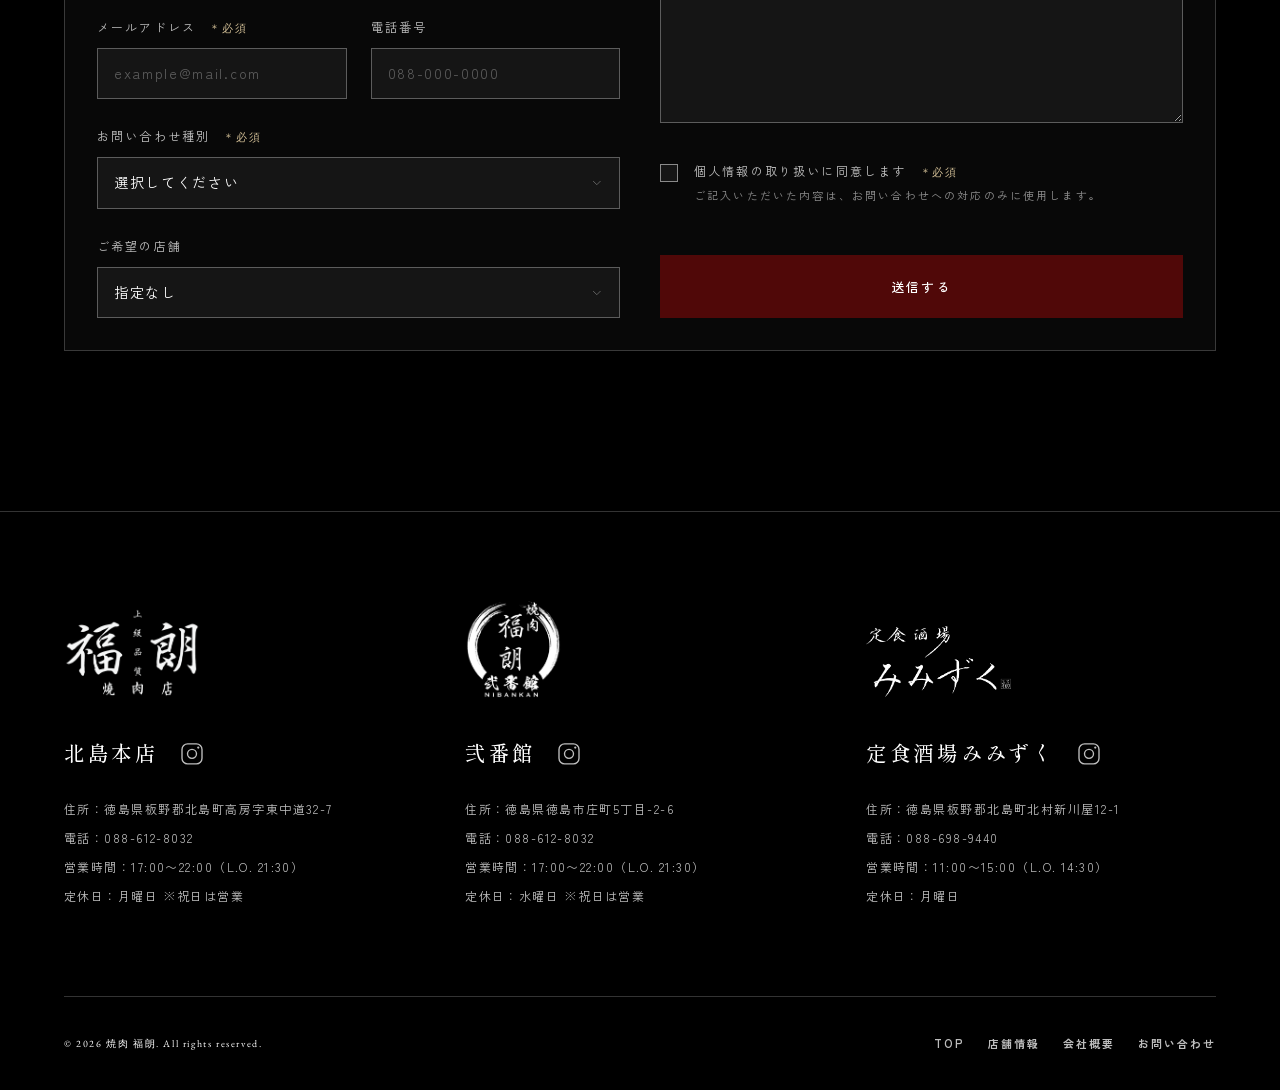
==== commit 8917a1e1: "デザイン修正" ====
--- a/index.html
+++ b/index.html
@@ -32,7 +32,7 @@
 
 <link rel="preconnect" href="https://fonts.googleapis.com">
 <link rel="preconnect" href="https://fonts.gstatic.com" crossorigin>
-<link href="https://fonts.googleapis.com/css2?family=Shippori+Mincho:wght@400;500;600&family=Yuji+Syuku&family=Zen+Kaku+Gothic+New:wght@300;400;500&family=EB+Garamond:ital,wght@0,400;0,500;1,400&display=swap" rel="stylesheet">
+<link href="https://fonts.googleapis.com/css2?family=Shippori+Mincho:wght@400;500;600&family=Yuji+Syuku&family=Zen+Kaku+Gothic+New:wght@300;400;500&family=EB+Garamond:ital,wght@0,400;0,500;1,400&family=Jost:wght@300&display=swap" rel="stylesheet">
 
 <link rel="preload" as="image" href="assets/images/hero-fv.jpg" type="image/jpeg">
 <link rel="stylesheet" href="assets/css/style.css">
--- a/assets/css/style.css
+++ b/assets/css/style.css
@@ -45,6 +45,10 @@
      最後に明朝へ落とす（ゴシックに落ちるとロゴの気配が完全に消えるため）。 */
   --ff-brush: "Yuji Syuku", "HGP行書体", "HG行書体",
               "Hiragino Mincho ProN", "Yu Mincho", serif;
+
+  /* セクション見出しの欧文ラベル専用。Futura 系のジオメトリックサンセリフ。
+     Futura は macOS/iOS のみのため、全 OS で同じ見え方になる Jost を先頭に置く。 */
+  --ff-label: "Jost", "Futura", "Century Gothic", var(--ff-sans);
 
   --ff-heading: var(--ff-serif);
   --ff-body:    var(--ff-sans);
@@ -715,7 +719,7 @@
    余白・揃え方に統一している。
 
      <header class="sec-head">
-       <p class="sec-head__en">Our Commitment</p>  … 欧文ラベル（EB Garamond 斜体・淡金）
+       <p class="sec-head__en">Our Commitment</p>  … 欧文ラベル（Jost・大文字・淡金）
        <h2 class="sec-head__ja">こだわり</h2>       … 和文見出し（明朝・細め・下に細い罫線）
        <p class="sec-head__lead">…</p>             … 補足文（任意）
      </header>
@@ -728,11 +732,11 @@
 }
 .sec-head__en {
   margin: 0 0 var(--sp-3);
-  font-family: var(--ff-accent);
+  font-family: var(--ff-label);
   font-size: var(--fs-xs);
-  font-style: italic;
-  font-weight: 400;
+  font-weight: 300;
   letter-spacing: var(--ls-en-wide);
+  text-transform: uppercase;
   color: var(--c-accent-2);
 }
 .sec-head__ja {
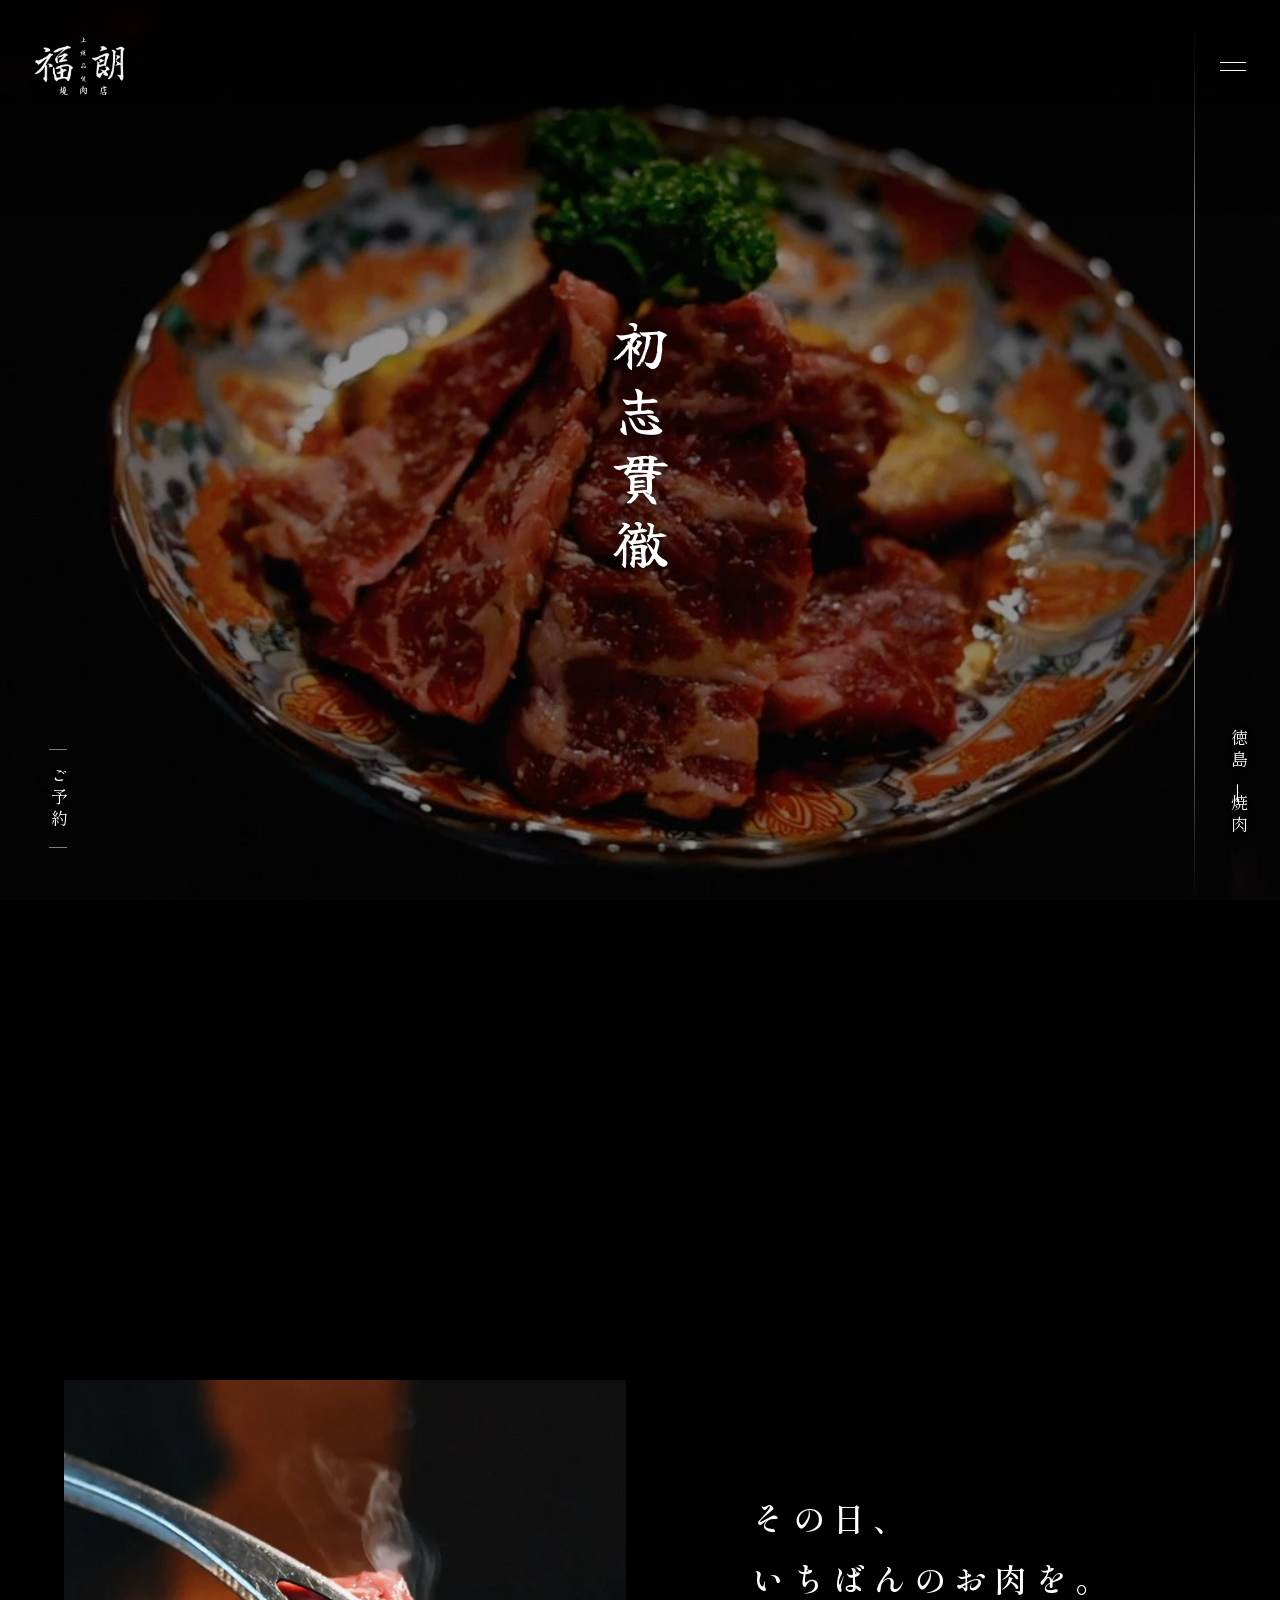
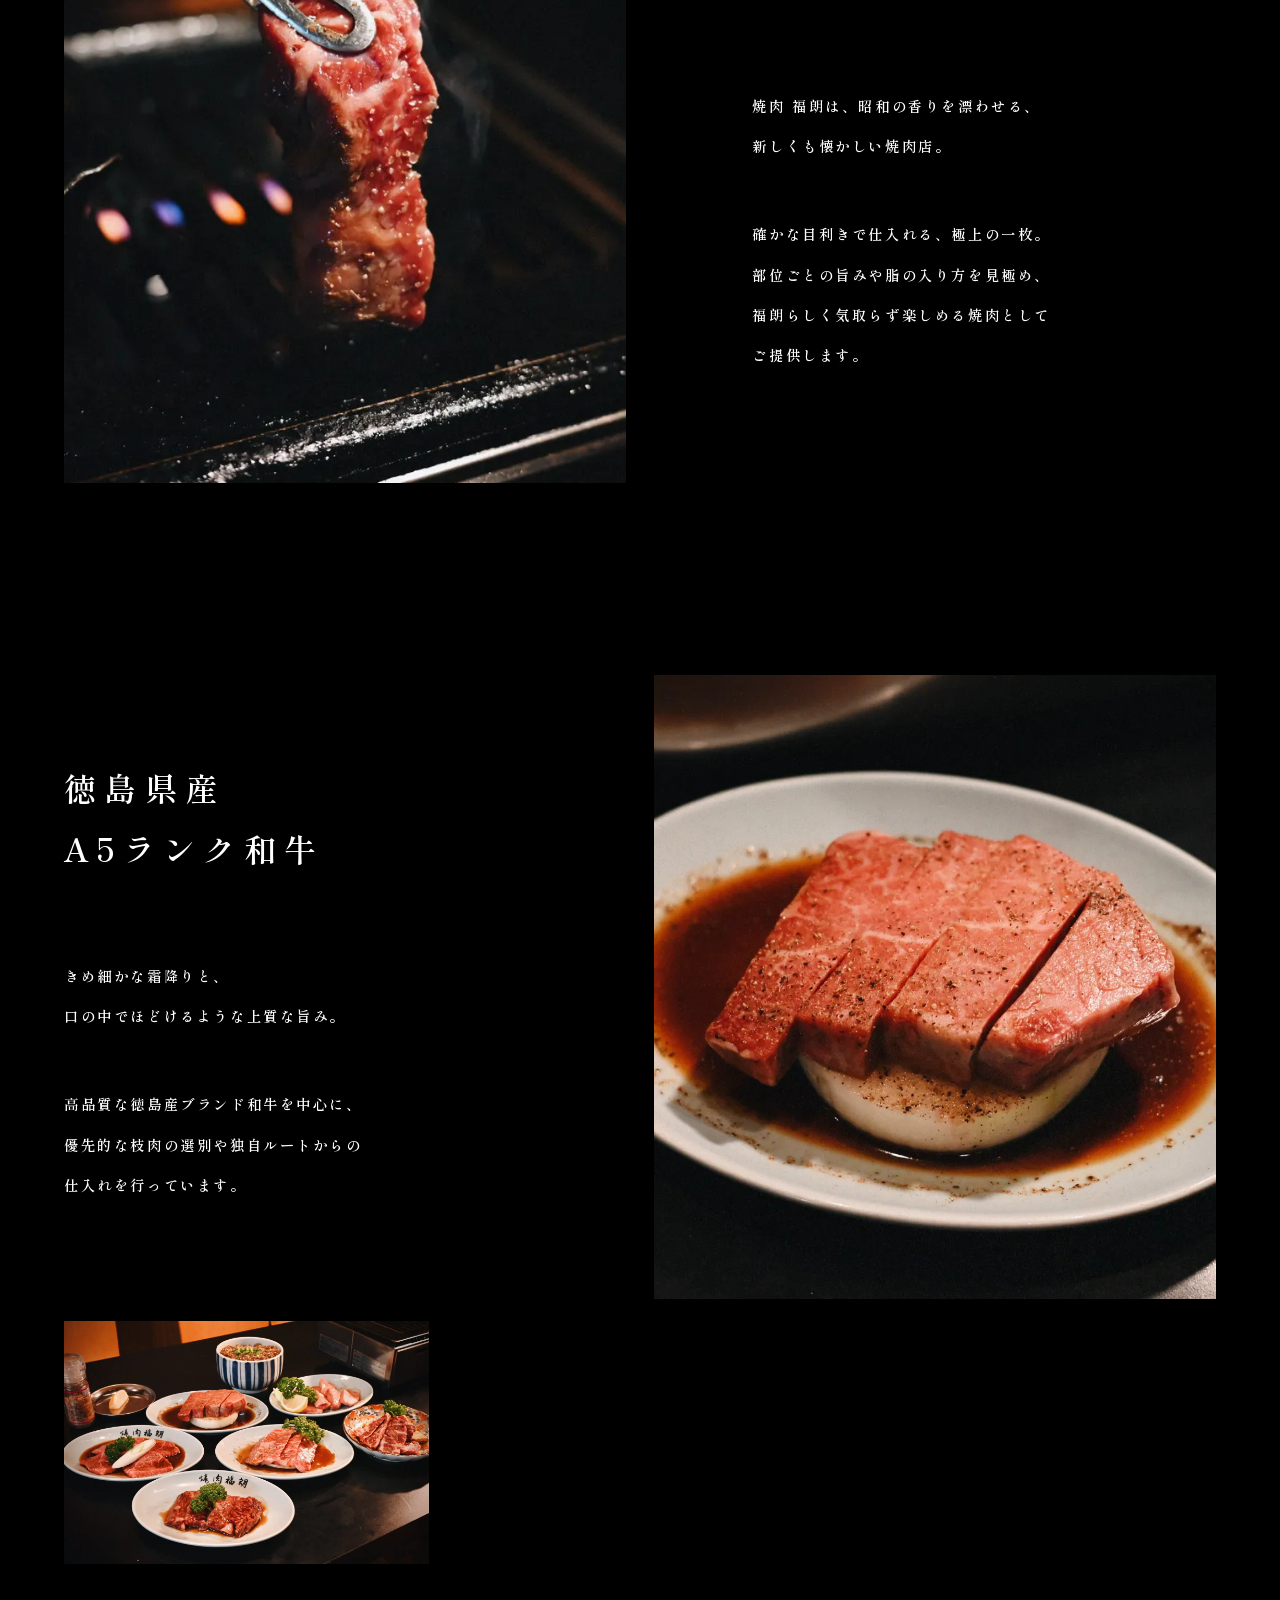
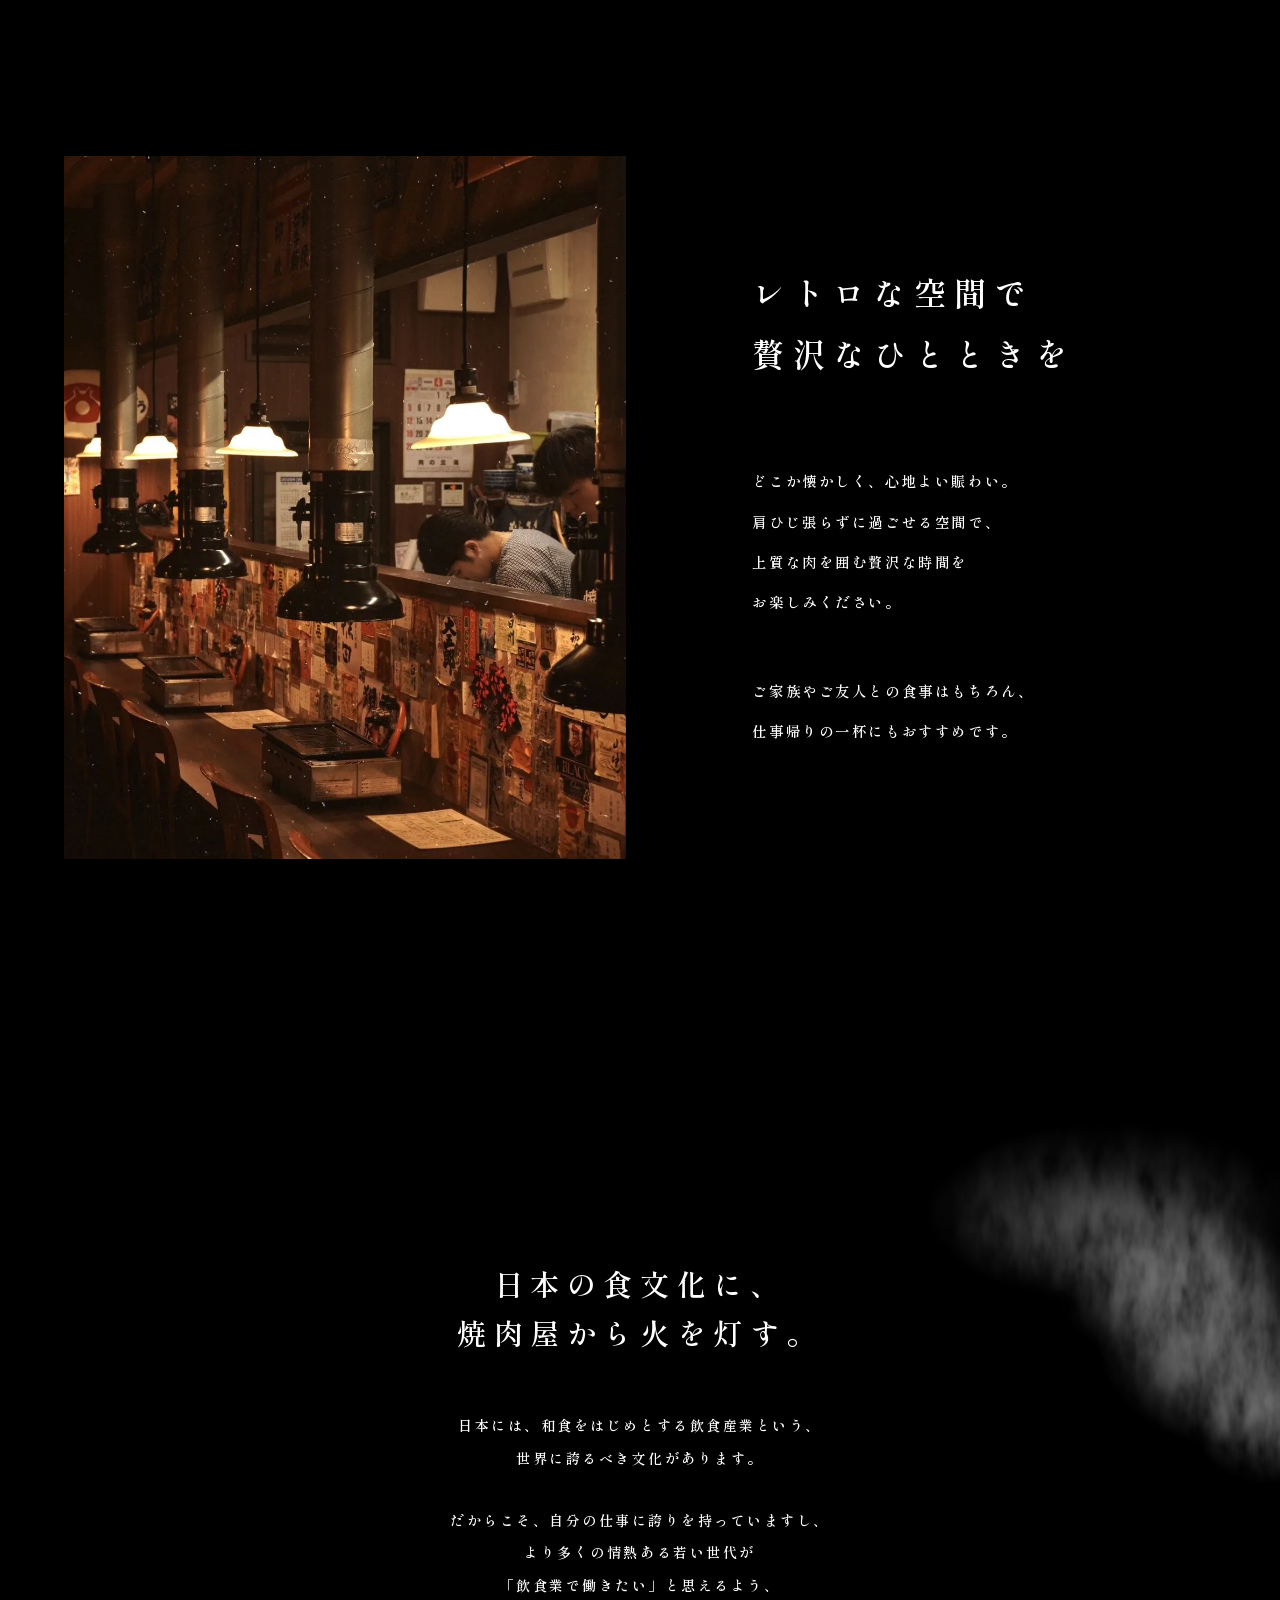
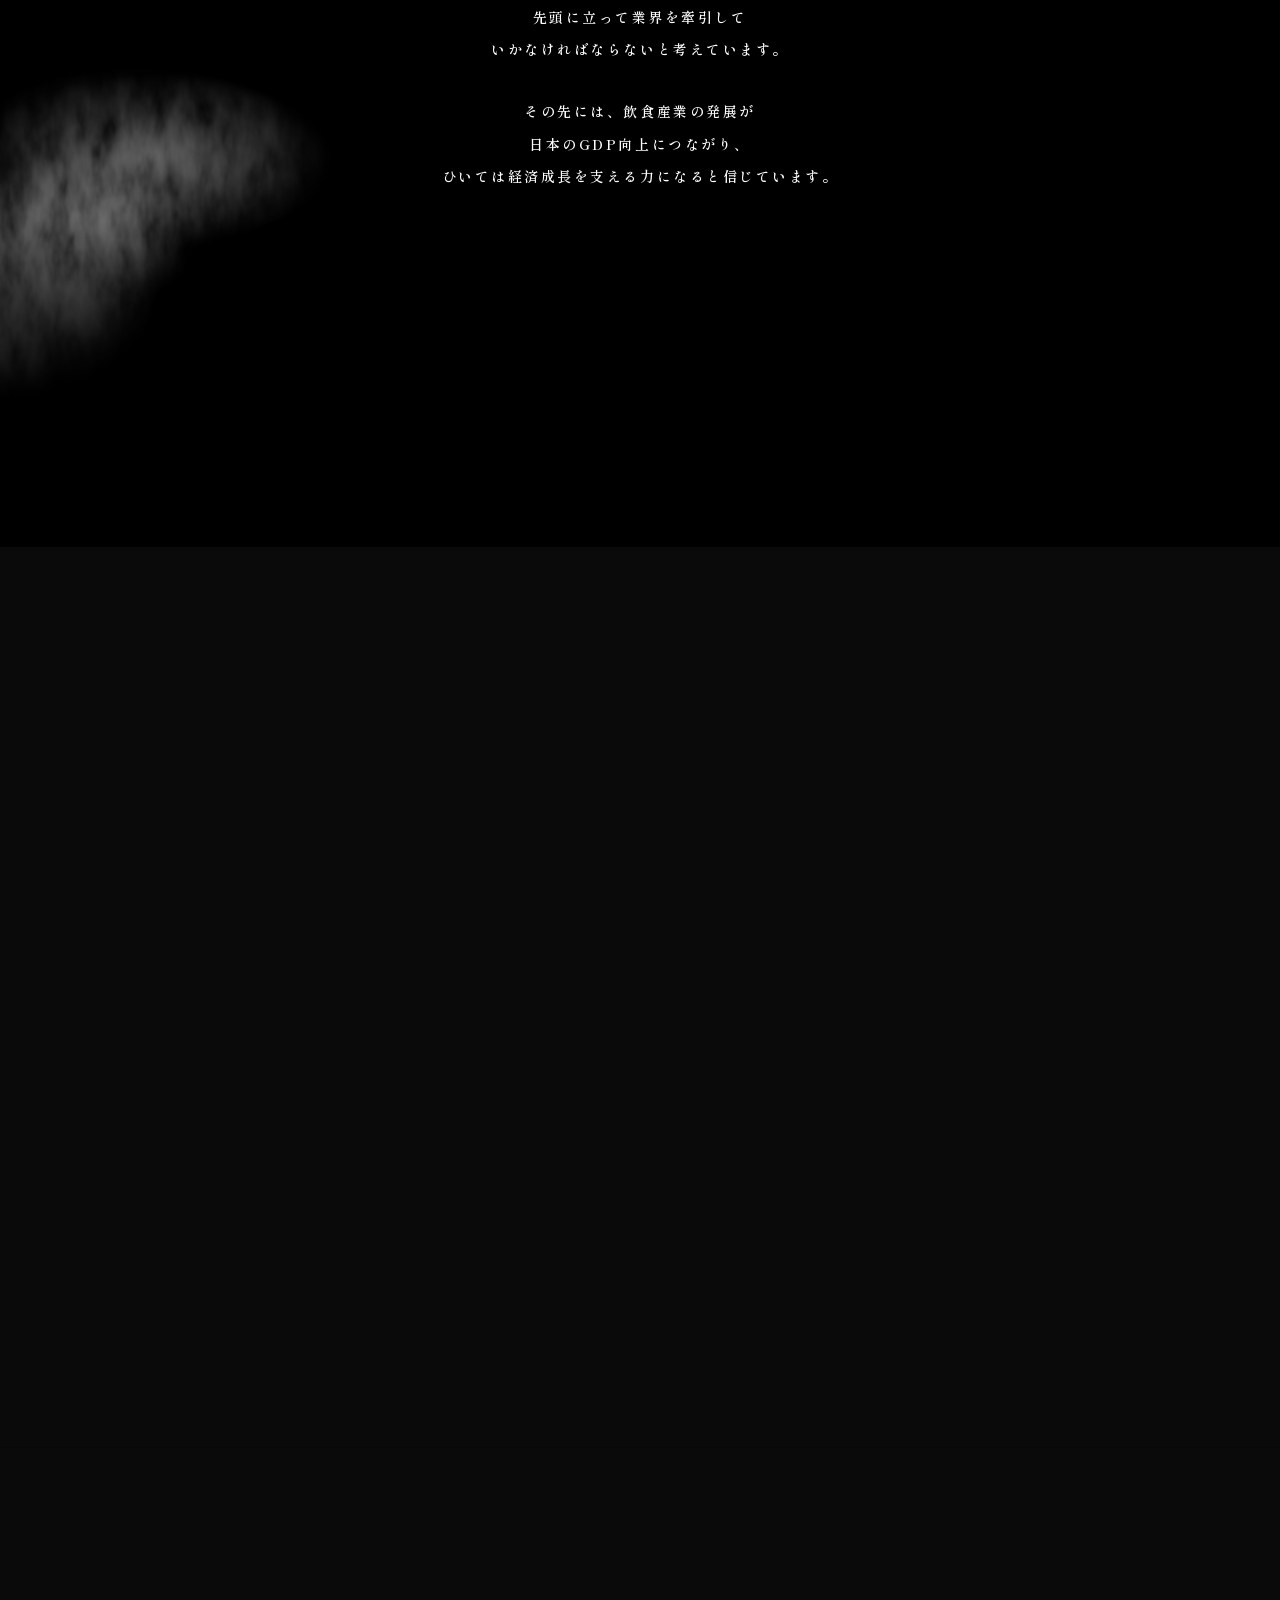
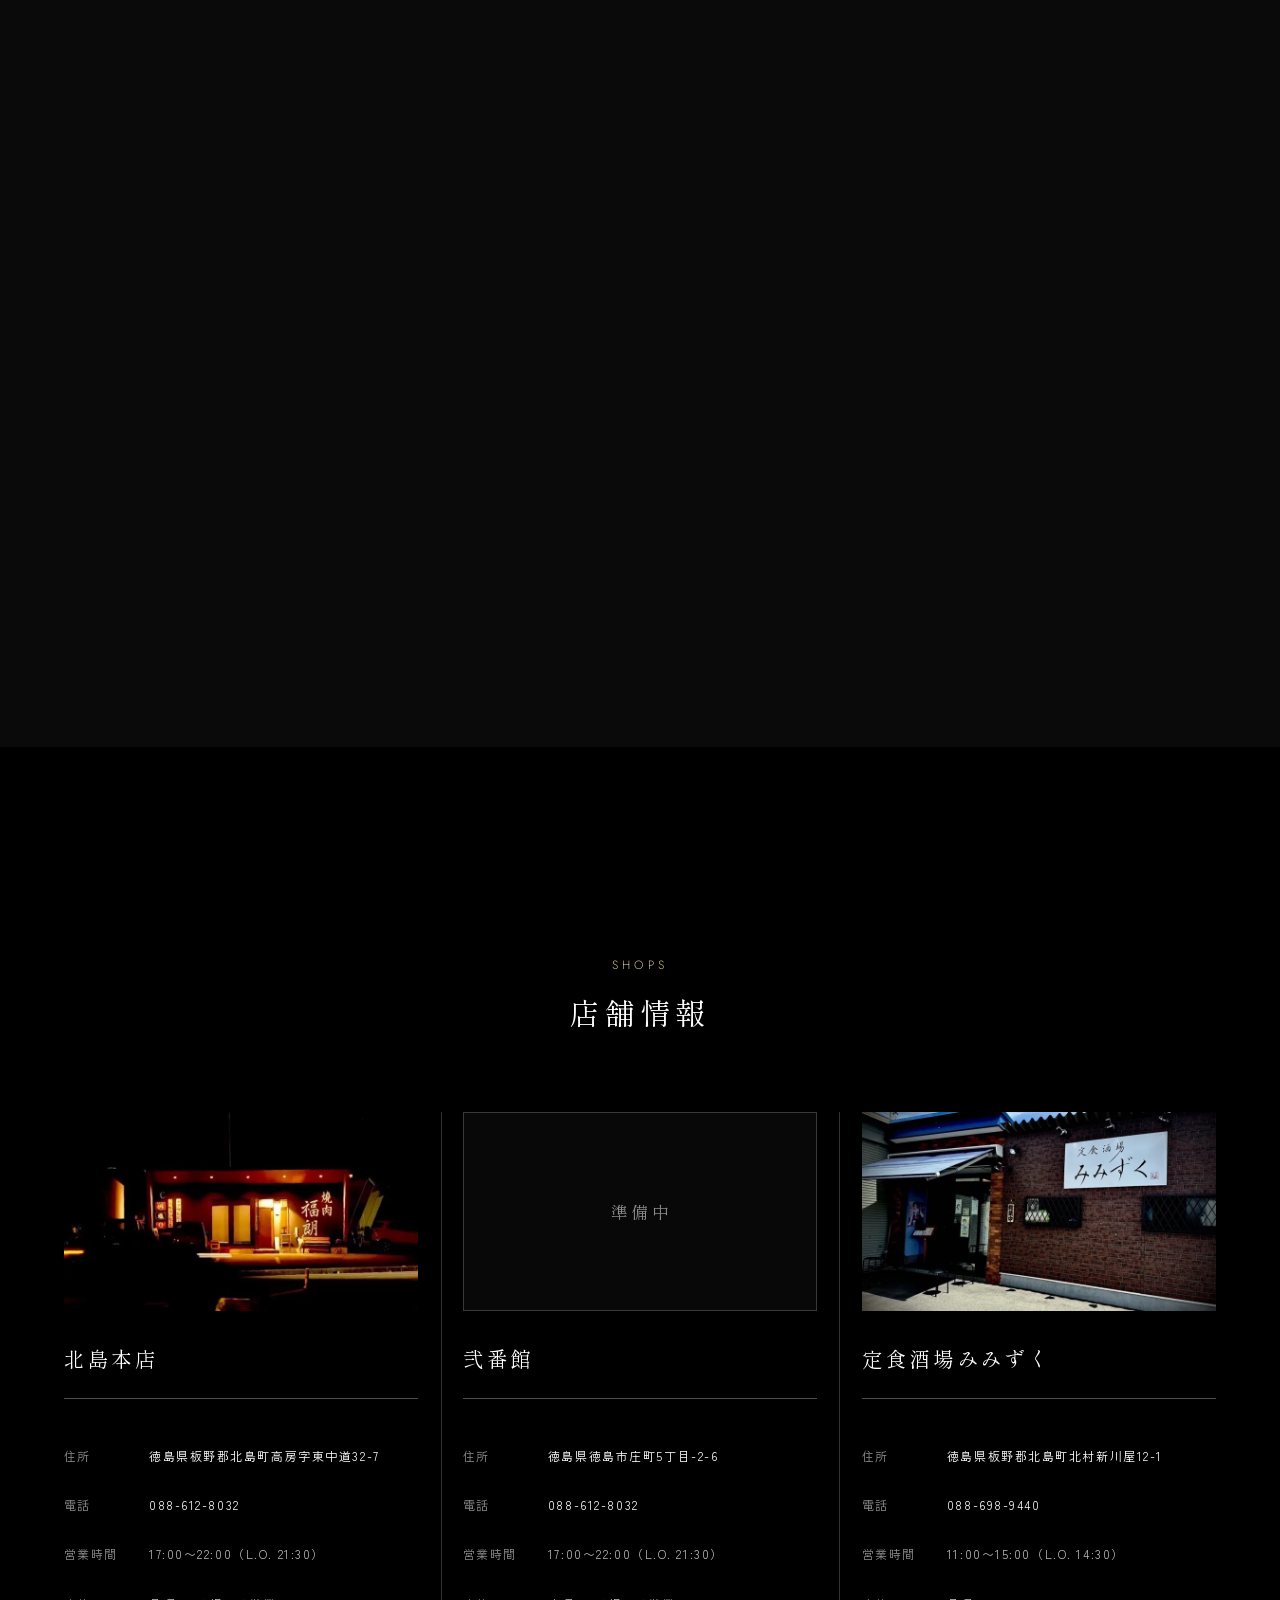
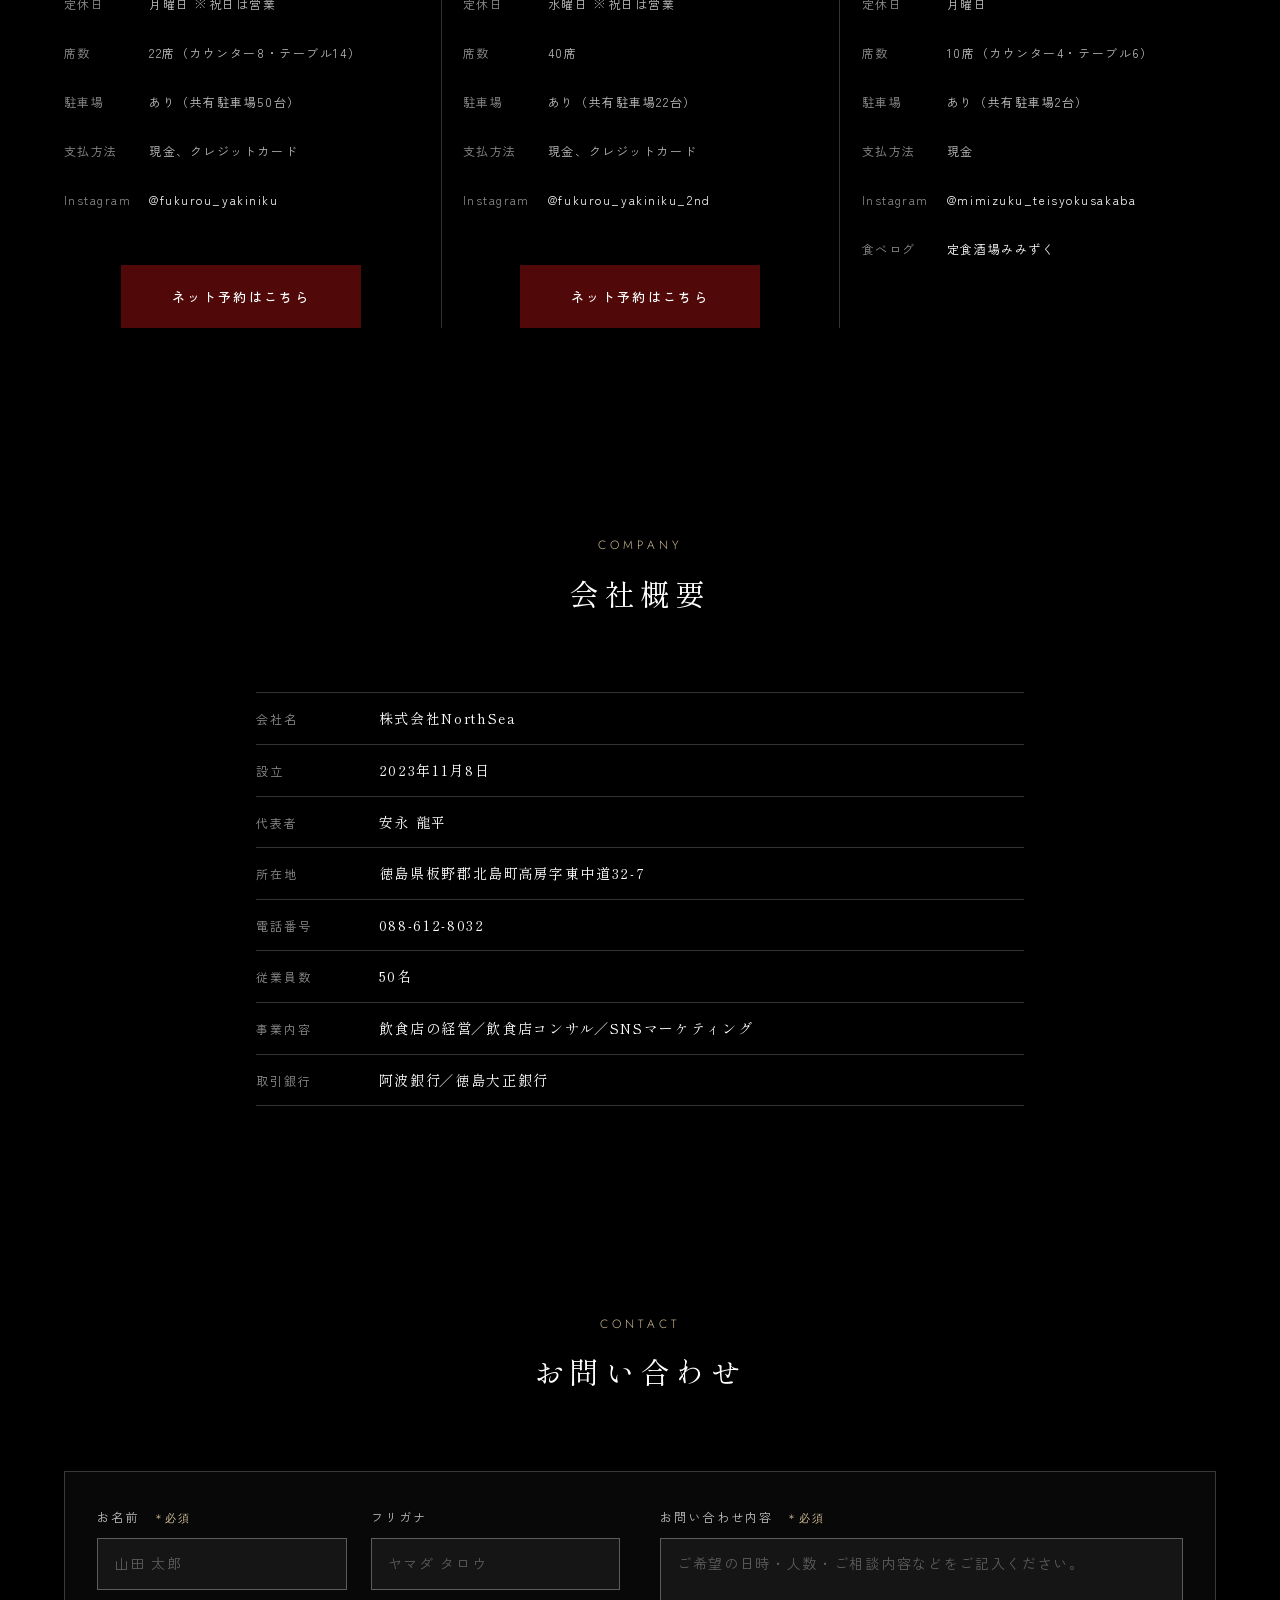
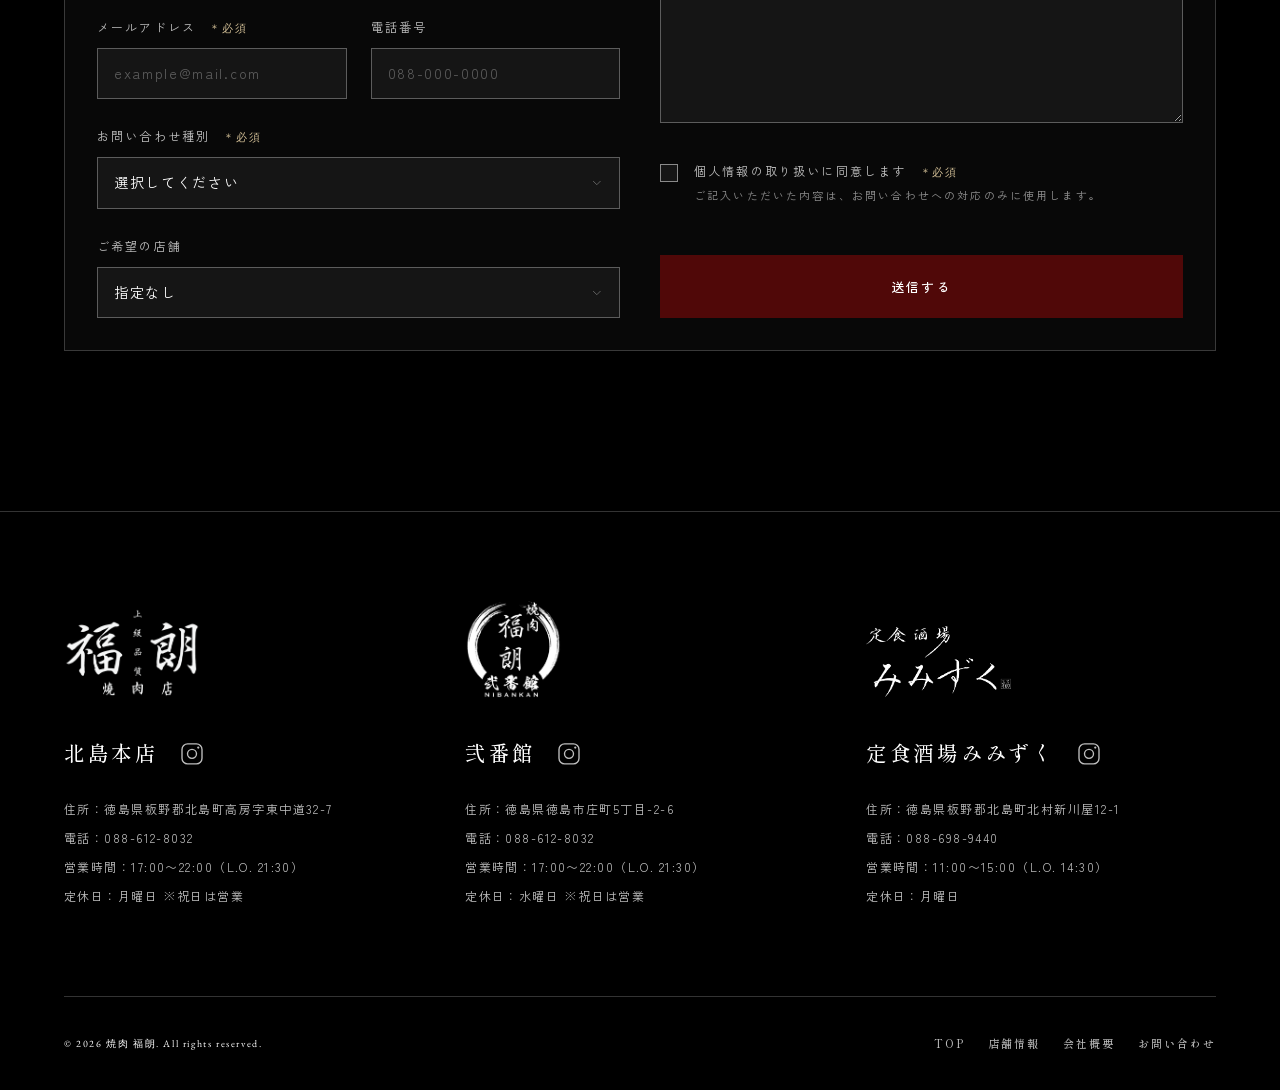
==== commit e79be278: "デザイン修正" ====
--- a/index.html
+++ b/index.html
@@ -197,10 +197,10 @@
     <nav class="gnav" id="gnav" aria-label="メインナビゲーション">
       <div class="gnav__inner">
         <ul class="gnav__list">
-          <li><a href="#top"      data-navlink><span class="gnav__ja">TOP</span><span class="gnav__en">Top</span></a></li>
-          <li><a href="#shops"    data-navlink><span class="gnav__ja">店舗情報</span><span class="gnav__en">Shops</span></a></li>
-          <li><a href="#company"  data-navlink><span class="gnav__ja">会社概要</span><span class="gnav__en">Company</span></a></li>
-          <li><a href="#contact"  data-navlink><span class="gnav__ja">お問い合わせ</span><span class="gnav__en">Contact</span></a></li>
+          <li><a href="#top"      data-navlink><span class="gnav__ja">TOP</span></a></li>
+          <li><a href="#shops"    data-navlink><span class="gnav__ja">店舗情報</span></a></li>
+          <li><a href="#company"  data-navlink><span class="gnav__ja">会社概要</span></a></li>
+          <li><a href="#contact"  data-navlink><span class="gnav__ja">お問い合わせ</span></a></li>
         </ul>
 
         <!-- ご予約：画面左下のレール（.reserve-rail）と同じ導線。
@@ -213,7 +213,6 @@
              target="_blank" rel="noopener" data-reserve-open
              aria-haspopup="dialog" aria-controls="reserveModal" aria-expanded="false">
             <span class="gnav__reserve-ja">ご予約</span>
-            <span class="gnav__reserve-en">Reservation</span>
           </a>
         </p>
       </div>
--- a/assets/css/style.css
+++ b/assets/css/style.css
@@ -1018,9 +1018,6 @@
 .gnav__list a {
   display: flex;
   align-items: baseline;
-  justify-content: space-between;
-  /* パネル幅が狭いので、和文と欧文の間隔は詰めておく */
-  gap: var(--sp-3);
   padding-block: clamp(0.9rem, 2vw, 1.25rem);
 }
 .gnav__ja {
@@ -1029,18 +1026,9 @@
   font-weight: var(--fw-heading);
   letter-spacing: var(--ls-ja-wide);
   white-space: nowrap;
-}
-.gnav__en {
-  font-family: var(--ff-accent);
-  font-size: var(--fs-2xs);
-  font-style: italic;
-  letter-spacing: var(--ls-en);
-  color: var(--c-ink-3);
-  white-space: nowrap;
   transition: color var(--dur-fast) var(--ease);
 }
 .gnav__list a:hover .gnav__ja { color: var(--c-accent-2); }
-.gnav__list a:hover .gnav__en { color: var(--c-accent-2); }
 
 /* ドロワー内のご予約。リンクの一覧とは別の導線なので、
    罫線のリストから少し離してボタンとして置く。 */
@@ -1048,32 +1036,13 @@
 .gnav__reserve-btn {
   display: flex;
   width: 100%;
-  /* 和文と欧文はリストの項目より近づけたいので、.btn の gap を詰める */
-  gap: var(--sp-2);
-  /* 和文＋欧文の 2 語が入るので、.btn の左右余白（--sp-6）では
-     SP のドロワー幅（16rem）に収まらず「ご予/約」と割れる。ここで詰める。 */
+  /* SP のドロワー幅（16rem）でも「ご予/約」と割れないよう左右余白を詰める */
   --btn-px: var(--sp-4);
 }
-/* 2 語とも折り返さない。flex の既定（shrink: 1）だと狭い幅で
-   和文が 2 行に割れるため、縮小も止めている。 */
+/* flex の既定（shrink: 1）だと狭い幅で和文が 2 行に割れるため、縮小も止める */
 .gnav__reserve-btn > span { flex: none; white-space: nowrap; }
 /* 字間を空けたぶん、中身が右に寄って見えるのを戻す */
-.gnav__reserve-ja { margin-inline-start: var(--ls-ja-wide); }
-/* 欧文はリストの項目（.gnav__en）と同じ書式。あいだの「/」は装飾なので
-   疑似要素で出し、読み上げには乗せない。 */
-.gnav__reserve-en {
-  font-family: var(--ff-accent);
-  font-size: var(--fs-2xs);
-  font-style: italic;
-  letter-spacing: var(--ls-en);
-  opacity: .78;
-}
-.gnav__reserve-en::before {
-  content: "/";
-  margin-inline-end: .55em;
-  font-style: normal;
-  opacity: .7;
-}
+.gnav__reserve-ja { margin-inline-end: calc(var(--ls-ja-wide) * -1); }
 
 /* ------------------------------ ヒーロー --------------------------------
    中央に縦組みのキャッチ、左右に縦組みのレール。参考サイトの構成。      */
@@ -2588,8 +2557,11 @@
   gap: clamp(1rem, 1.8vw, 1.75rem);
 }
 .site-footer__nav a {
+  /* メインナビ（.gnav__ja）と同じ明朝。11px では --fw-heading（300）だと
+     細く沈むので、ウエイトだけ上げて濃さを合わせている。 */
+  font-family: var(--ff-heading);
   font-size: var(--fs-2xs);
-  font-weight: 600;
+  font-weight: 500;
   letter-spacing: var(--ls-ja-wide);
   color: var(--c-ink-2);
   transition: color var(--dur-fast) var(--ease);
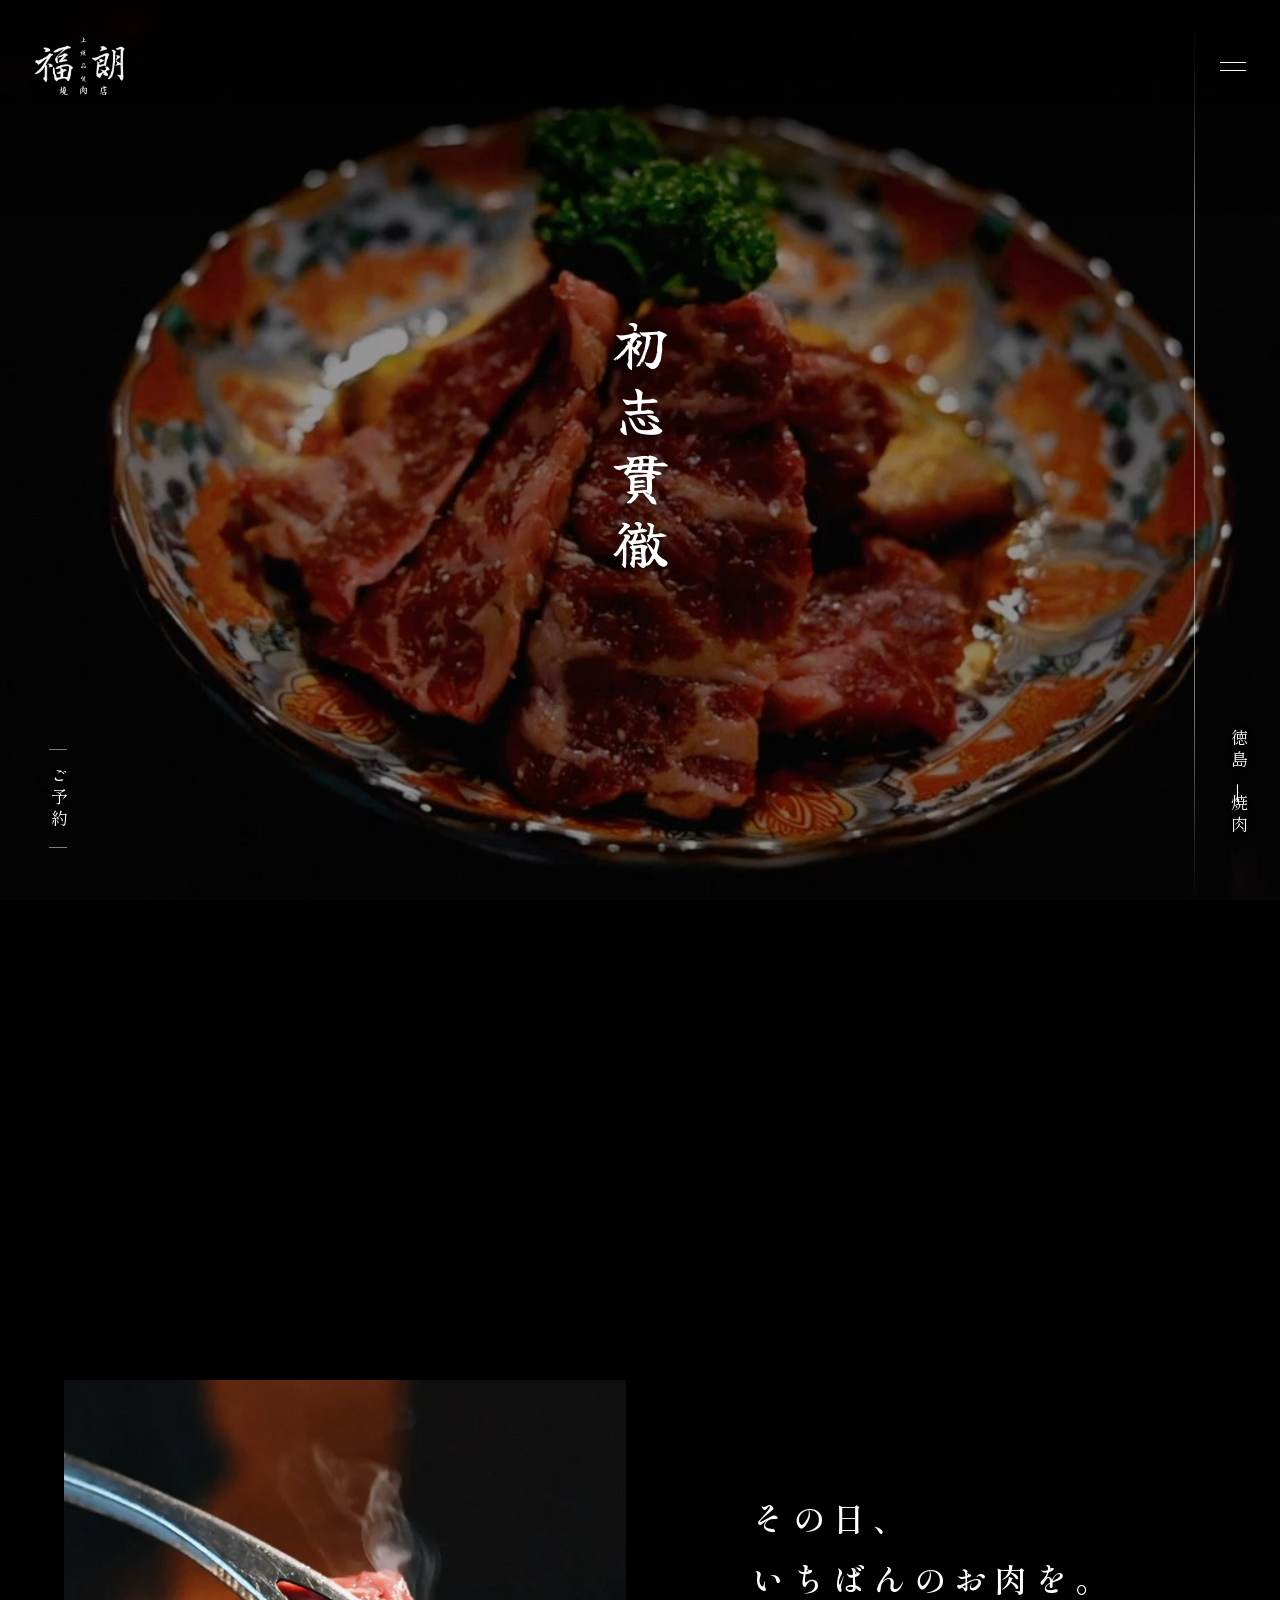
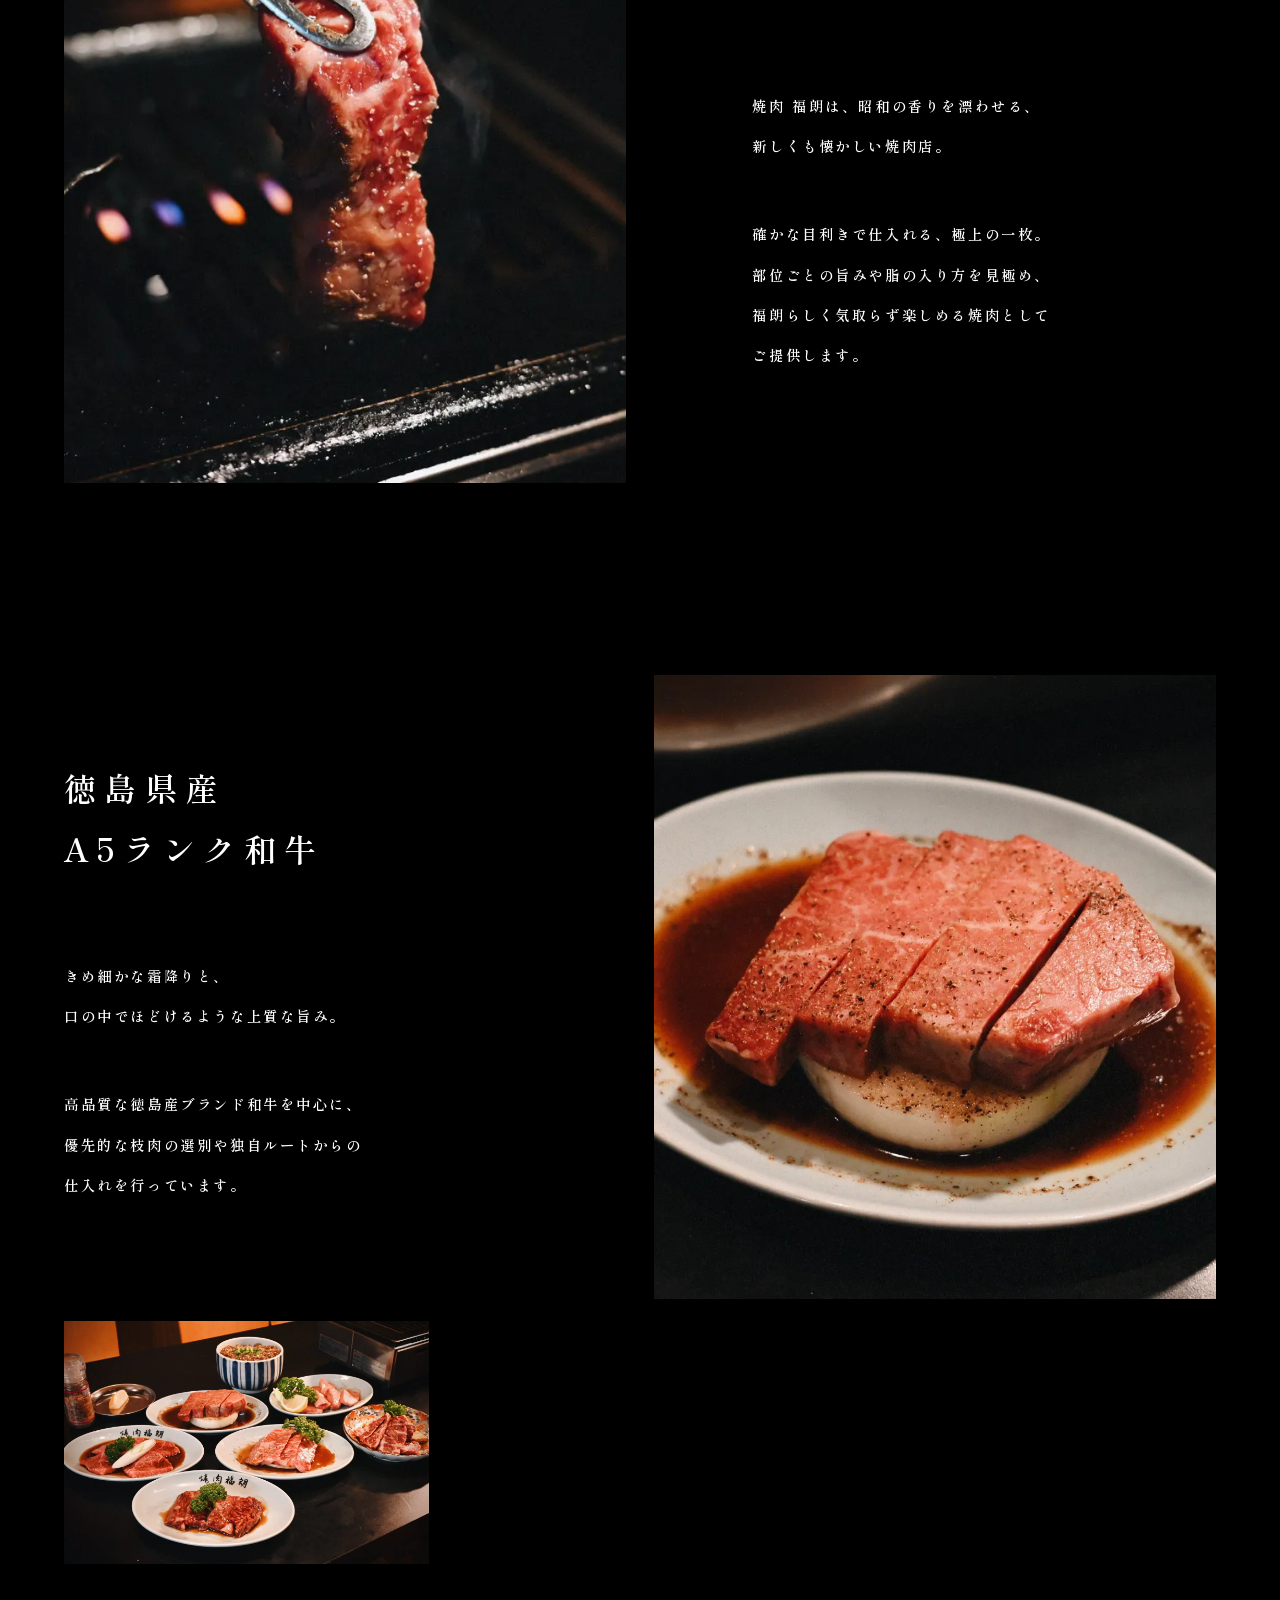
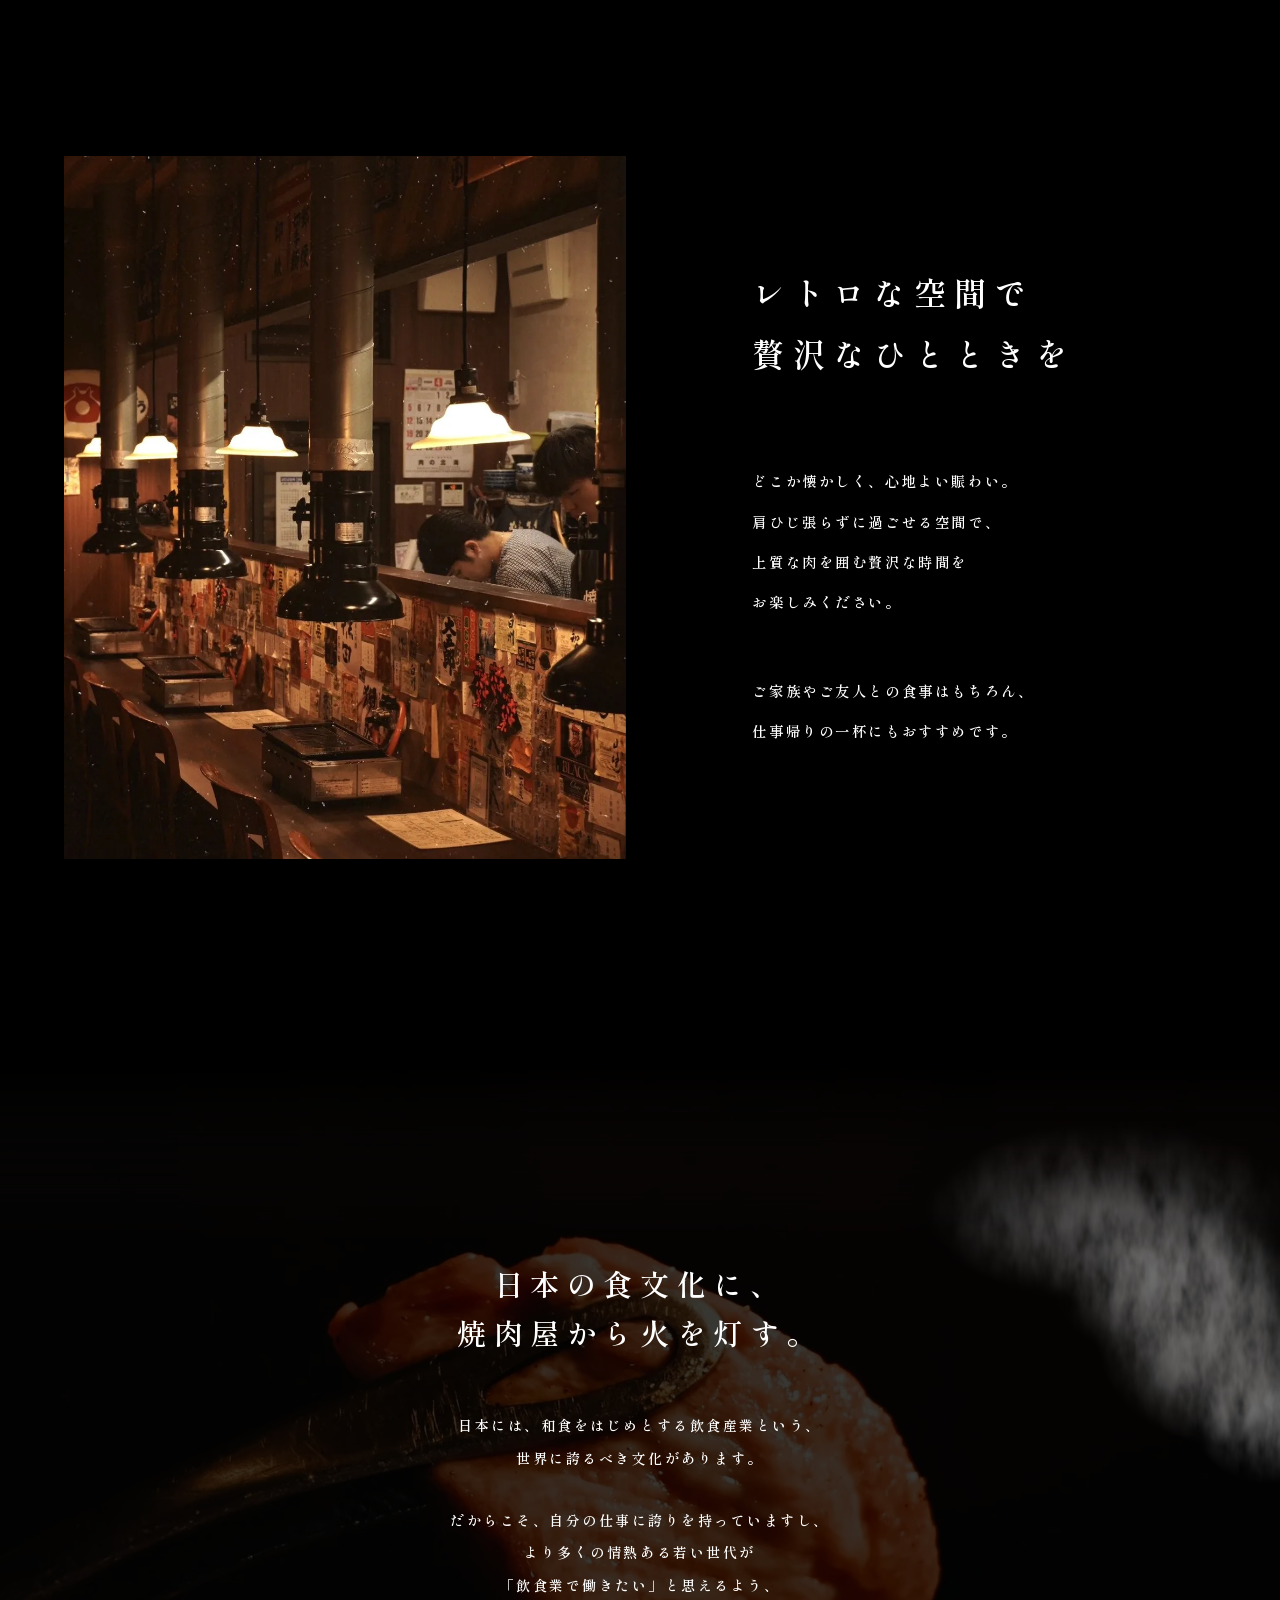
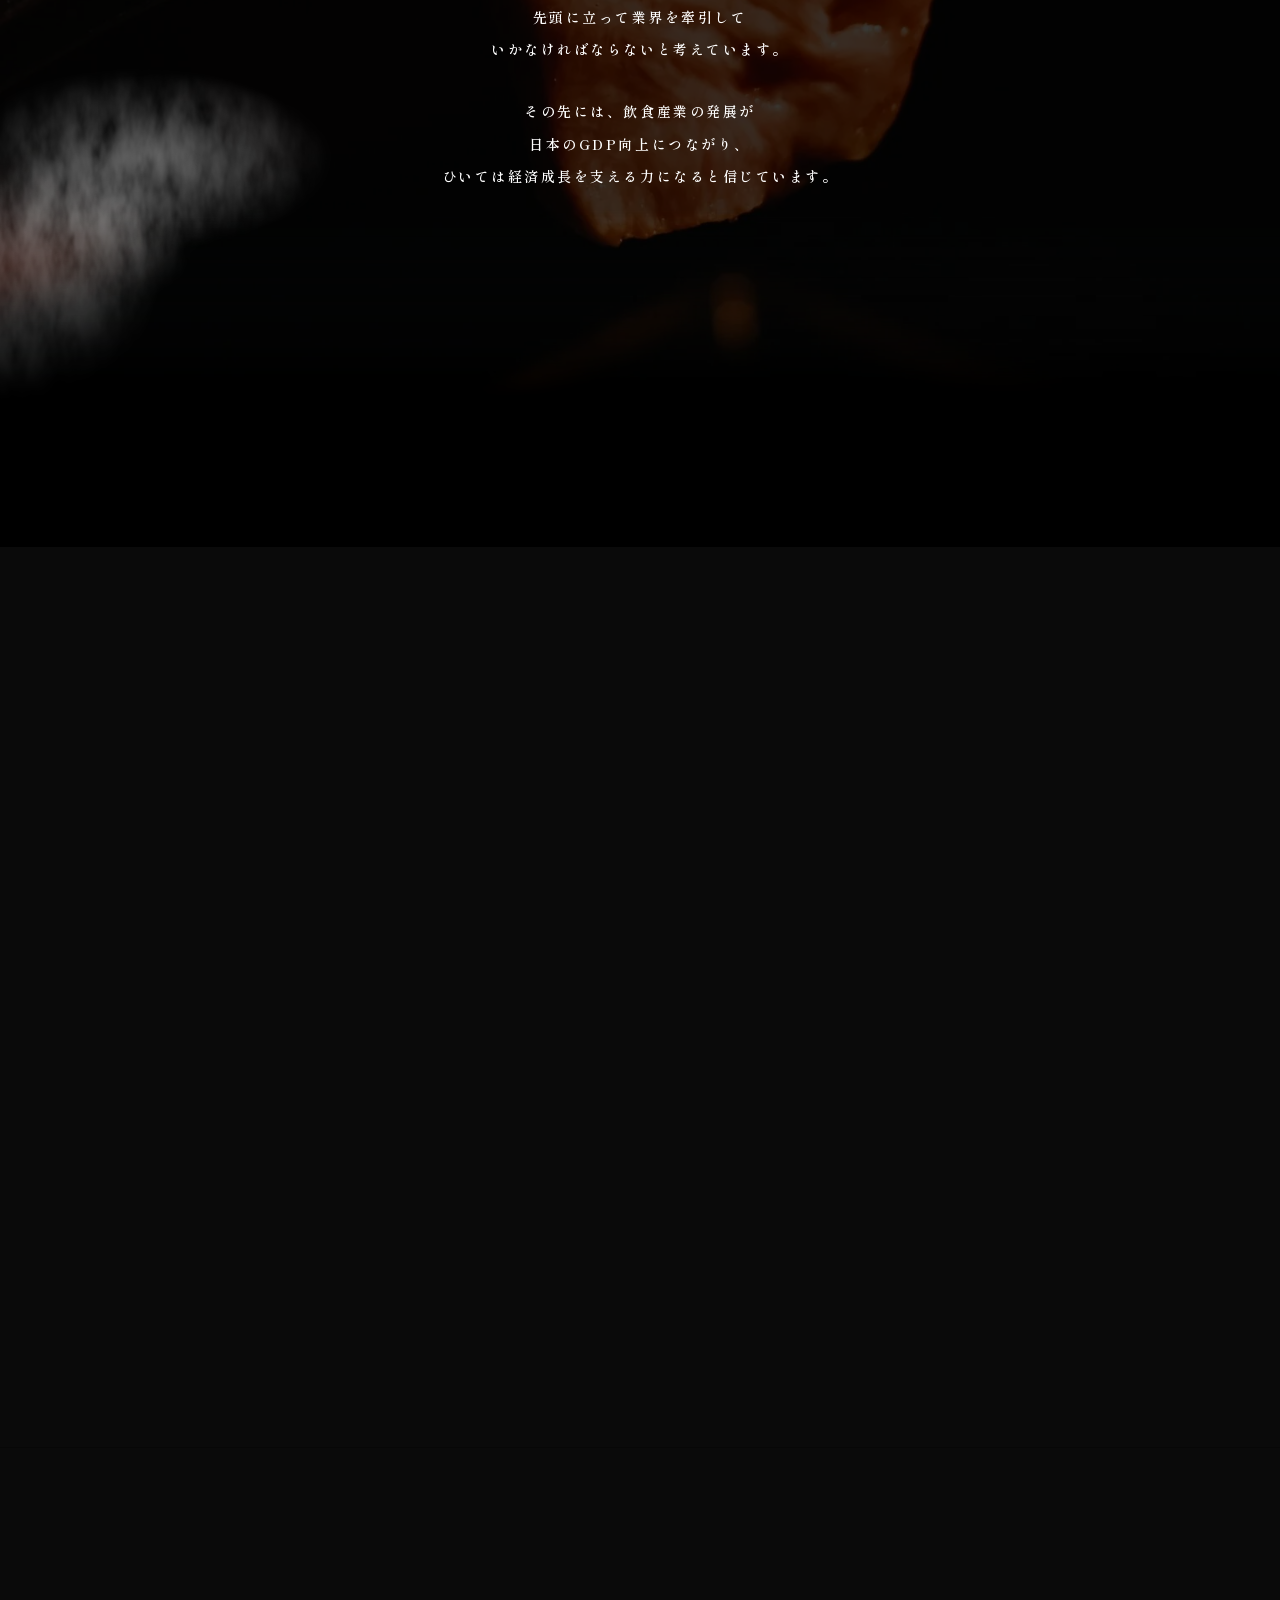
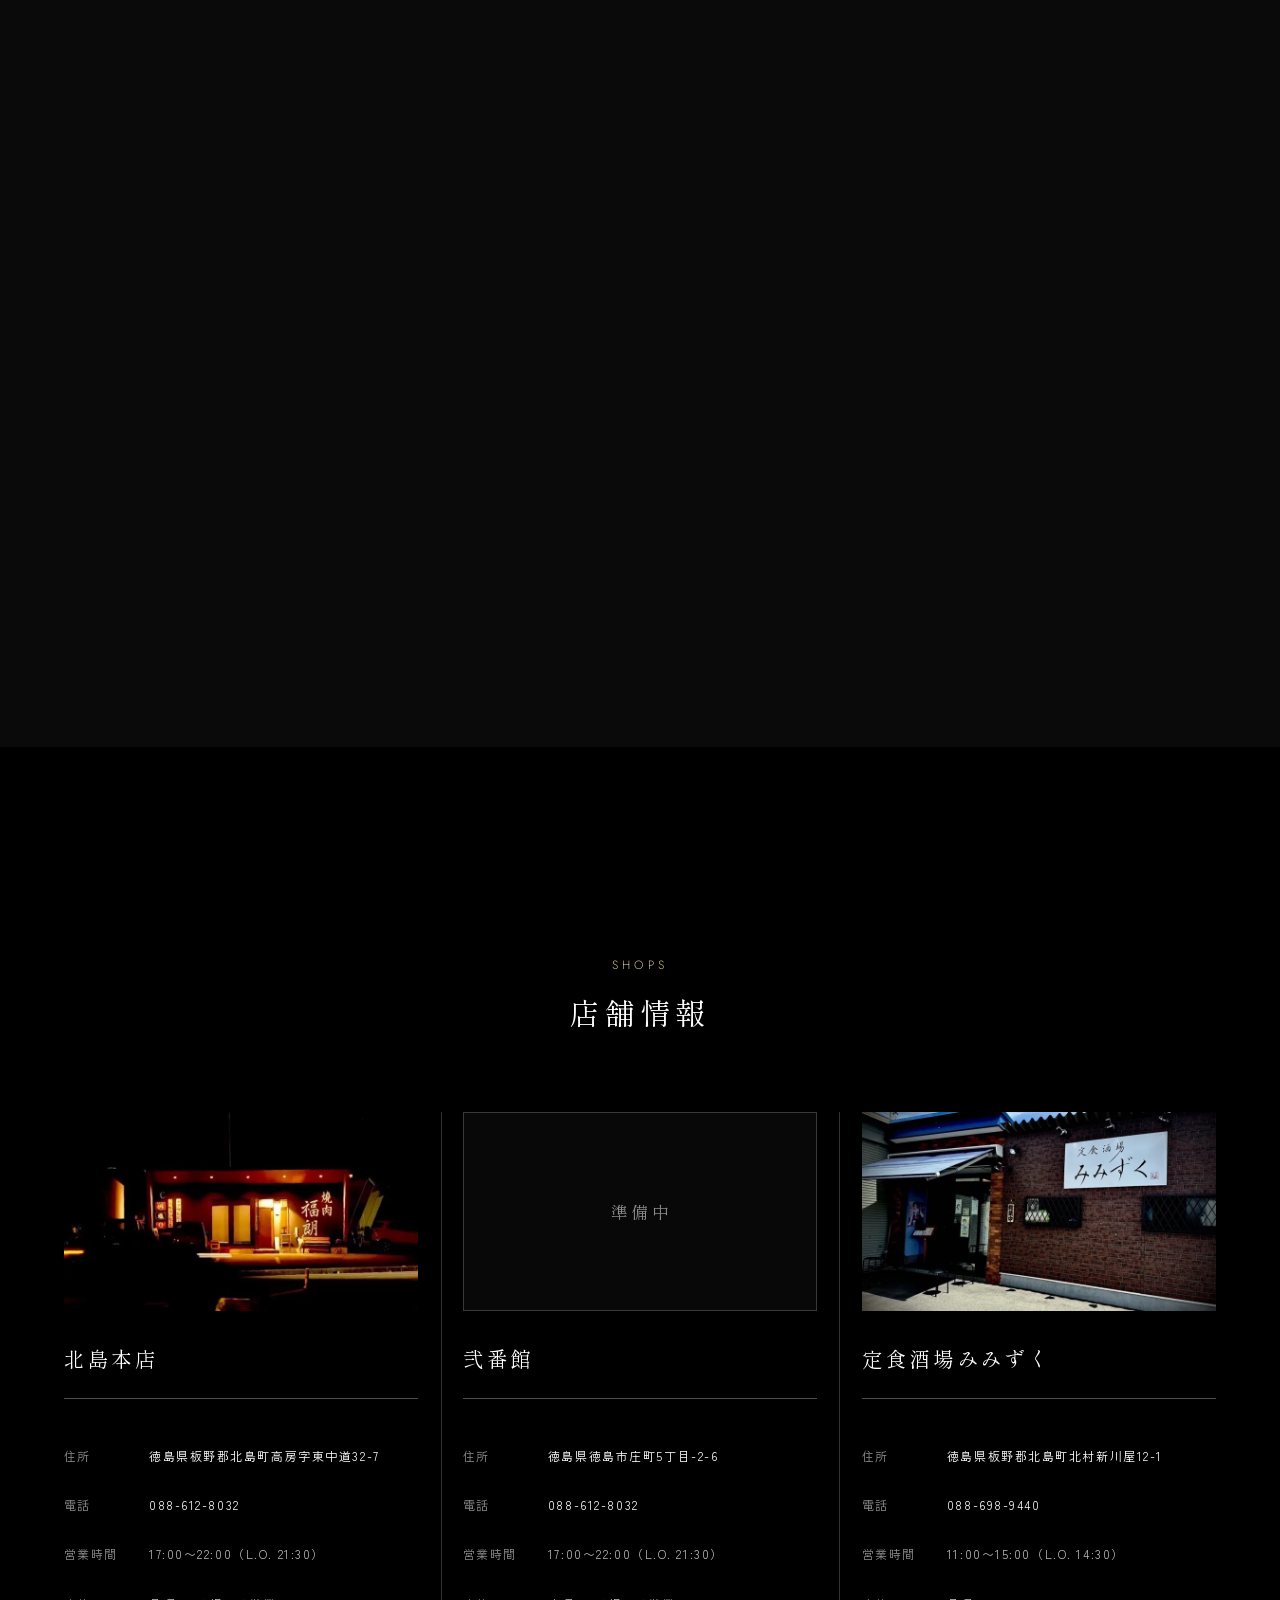
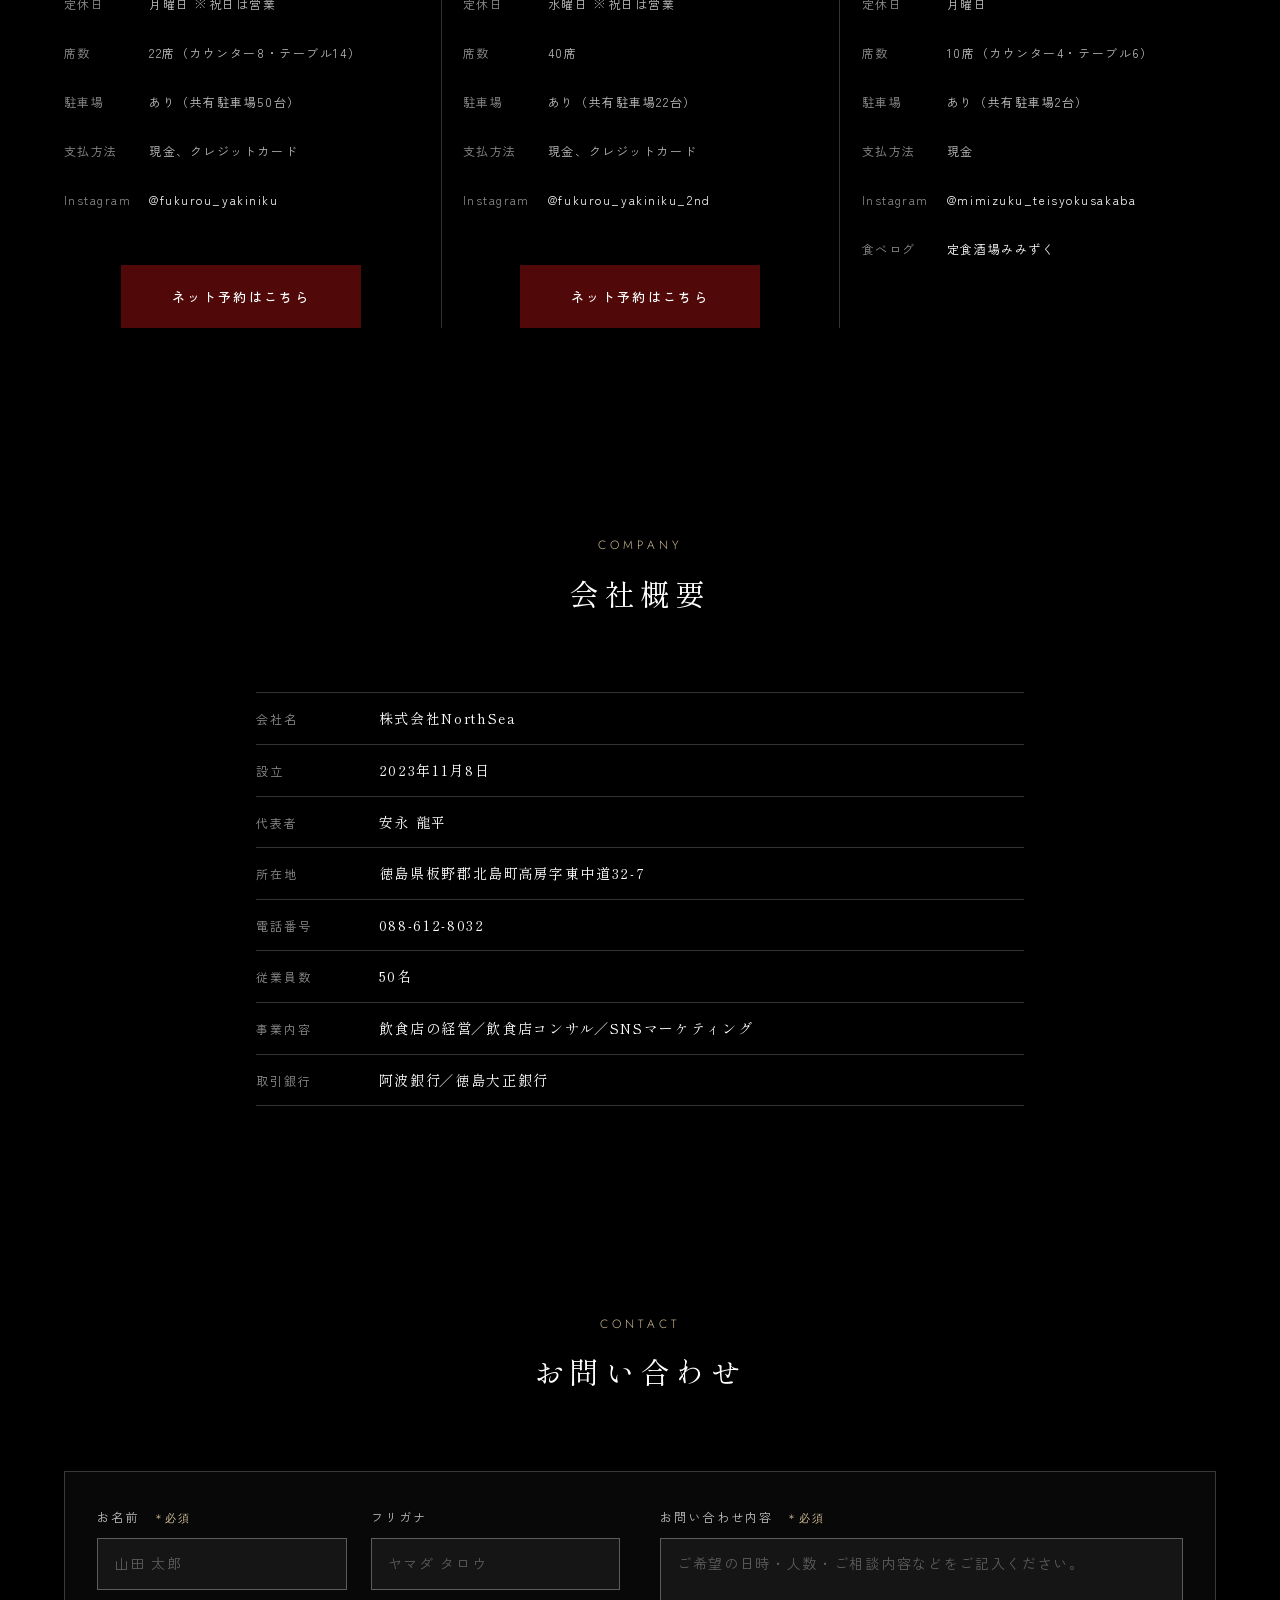
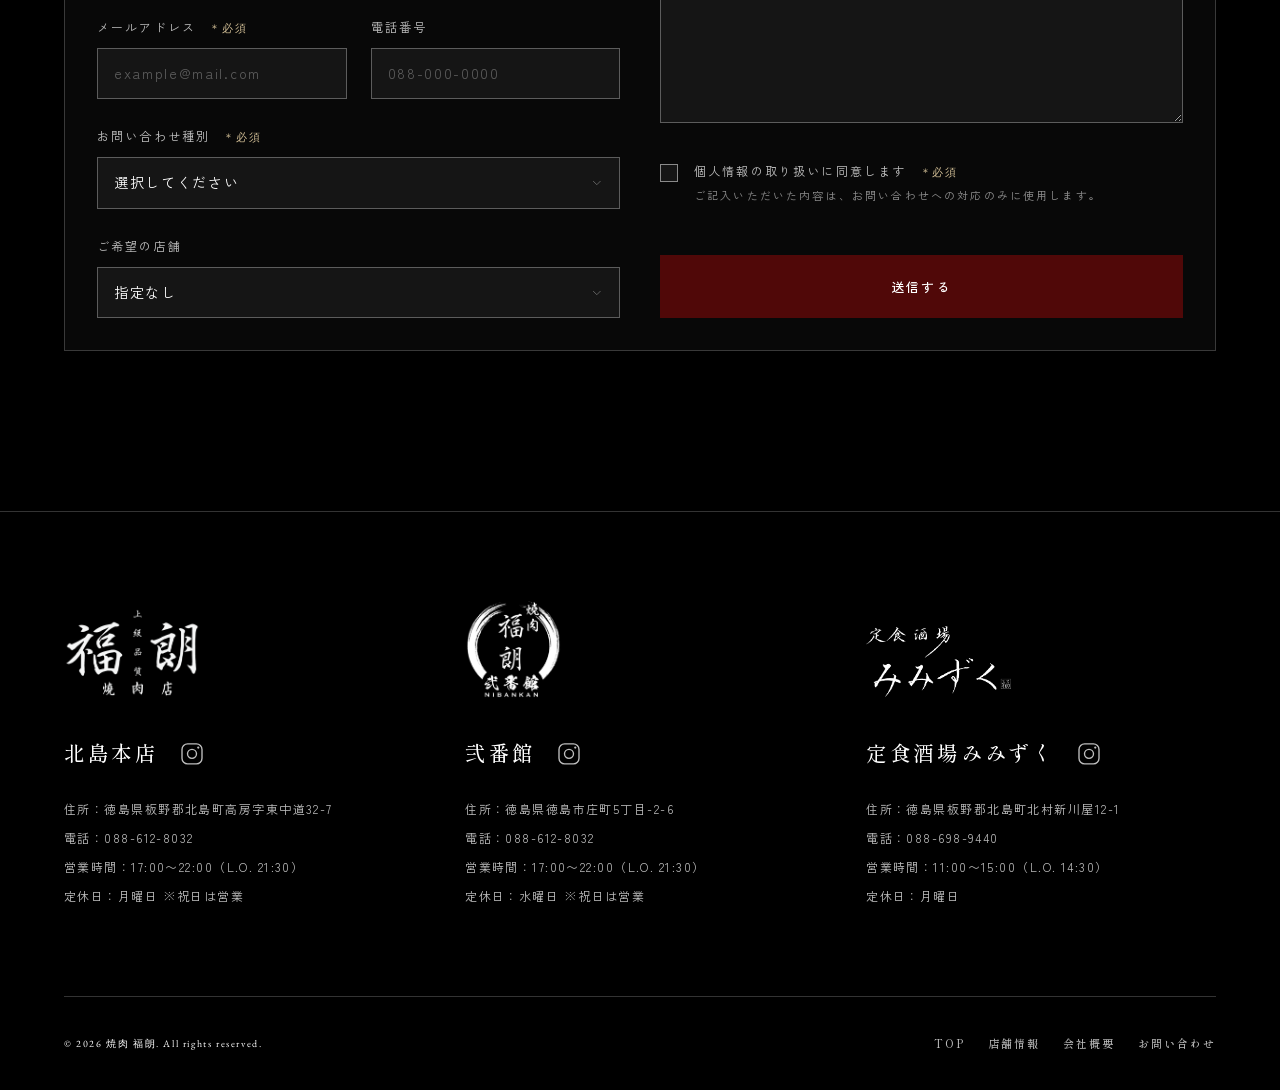
==== commit 8fcd36ae: "本番リリース" ====
--- a/index.html
+++ b/index.html
@@ -6,23 +6,21 @@
 <title>焼肉 福朗｜徳島県産黒毛和牛と唯一無二の特製ダレ</title>
 <meta name="description" content="焼肉 福朗は、レトロが香る現代焼肉。徳島県産黒毛和牛「阿波華牛」「すだち牛」と、修行先から受け継いだ濃厚特製ダレを懐かしくも新しい空間でお楽しみください。徳島県板野郡北島町・徳島市庄町。">
 <meta name="keywords" content="焼肉,福朗,徳島,北島町,黒毛和牛,阿波華牛,すだち牛,肉の北海,焼肉 福朗 弐番館">
-<link rel="canonical" href="https://example.com/">
-
-<!-- ============================================================
-     ⚠️ 検証環境専用 — 本番公開時に必ず削除してください
-     この1行を残したまま本番公開すると、検索結果に一切出なくなります。
-     あわせてルートの robots.txt も削除してください。
-     ============================================================ -->
-<meta name="robots" content="noindex, nofollow">
-
-<!-- ============================================================
-     OG / Twitter — ドメイン確定後 URL を差し替えてください
+<link rel="canonical" href="https://northsea2023.com/">
+
+<meta name="robots" content="index, follow, max-image-preview:large">
+
+<!-- ============================================================
+     OG / Twitter — SNS のクローラは相対パスを解決しないため
+     og:image / og:url は必ず絶対 URL で書く。
      ============================================================ -->
 <meta property="og:type" content="restaurant">
+<meta property="og:url" content="https://northsea2023.com/">
 <meta property="og:site_name" content="焼肉 福朗">
 <meta property="og:title" content="焼肉 福朗｜徳島県産黒毛和牛と唯一無二の特製ダレ">
 <meta property="og:description" content="レトロが香る現代焼肉。徳島県産黒毛和牛と濃厚特製ダレを、懐かしくも新しい空間で。">
-<meta property="og:image" content="assets/images/hero-fv.jpg">
+<meta property="og:image" content="https://northsea2023.com/assets/images/hero-fv.jpg">
+<meta property="og:image:alt" content="焼肉 福朗の店内と炭火で焼く徳島県産黒毛和牛">
 <meta property="og:locale" content="ja_JP">
 <meta name="twitter:card" content="summary_large_image">
 <meta name="theme-color" content="#000000">
@@ -52,7 +50,7 @@
      どの情報がどの店のものか検索エンジンが判別できない。
      内容は必ず画面に出ている店舗情報セクションと一致させること
      （食い違うと構造化データとして無効になる）。
-     image / ドメインが確定したら、相対パスを絶対 URL に差し替えてください。
+     image は絶対 URL で書くこと（相対パスだと検索エンジンが解決できない）。
 
      末尾の Organization は運営会社（会社概要セクションと一致）。
      各店舗から parentOrganization で参照し、「3 店舗は同じ会社の店」と
@@ -64,7 +62,7 @@
     "@context": "https://schema.org",
     "@type": "Restaurant",
     "name": "焼肉 福朗 北島本店",
-    "image": "assets/images/shop-kitajima.jpg",
+    "image": "https://northsea2023.com/assets/images/shop-kitajima.jpg",
     "servesCuisine": "焼肉",
     "priceRange": "¥¥",
     "paymentAccepted": "現金, クレジットカード",
@@ -89,6 +87,7 @@
     "@context": "https://schema.org",
     "@type": "Restaurant",
     "name": "焼肉 福朗 弐番館",
+    "image": "https://northsea2023.com/assets/images/nibankan-plate.jpg",
     "servesCuisine": "焼肉",
     "priceRange": "¥¥",
     "paymentAccepted": "現金, クレジットカード",
@@ -113,7 +112,7 @@
     "@context": "https://schema.org",
     "@type": "Restaurant",
     "name": "定食酒場みみずく",
-    "image": "assets/images/shop-mimizuku.jpg",
+    "image": "https://northsea2023.com/assets/images/shop-mimizuku.jpg",
     "servesCuisine": "定食",
     "priceRange": "¥",
     "paymentAccepted": "現金",
@@ -177,7 +176,7 @@
      ============================================================ -->
 <div class="opening" id="opening" aria-hidden="true">
   <p class="opening__brand">
-    <img class="brand__img" src="assets/images/福朗本店ロゴ.png" alt="" width="842" height="595" decoding="async" fetchpriority="high">
+    <img class="brand__img" src="assets/images/logo-honten.png" alt="" width="842" height="595" decoding="async" fetchpriority="high">
   </p>
 </div>
 
@@ -190,7 +189,7 @@
   <div class="site-header__inner">
 
     <a class="brand" href="#top" aria-label="焼肉 福朗 トップへ">
-      <img class="brand__img" src="assets/images/福朗本店ロゴ.png" alt="" width="842" height="595" decoding="async">
+      <img class="brand__img" src="assets/images/logo-honten.png" alt="" width="842" height="595" decoding="async">
     </a>
 
     <!-- 参考サイトに合わせ、PC でもナビはハンバーガー内に格納 -->
@@ -241,7 +240,7 @@
     <video class="hero__video" id="heroVideo"
            poster="assets/images/hero-fv.jpg"
            muted loop playsinline preload="none"
-           data-src="assets/video/0801(5).mp4"
+           data-src="assets/video/hero.mp4"
            aria-hidden="true"></video>
   </div>
 
@@ -790,7 +789,7 @@
       <!-- 北島本店 -->
       <section class="fshop">
         <p class="fshop__logo fshop__logo--honten">
-          <img src="assets/images/福朗本店ロゴ.png" alt="上級品質 焼肉店 福朗" width="842" height="595" loading="lazy" decoding="async">
+          <img src="assets/images/logo-honten.png" alt="上級品質 焼肉店 福朗" width="842" height="595" loading="lazy" decoding="async">
         </p>
         <h2 class="fshop__name">北島本店</h2>
         <p class="fshop__sns">
@@ -809,7 +808,7 @@
       <!-- 弐番館 -->
       <section class="fshop">
         <p class="fshop__logo fshop__logo--nibankan">
-          <img src="assets/images/福朗弐番館ロゴ.png" alt="焼肉 福朗 弐番館" width="1654" height="1654" loading="lazy" decoding="async">
+          <img src="assets/images/logo-nibankan.png" alt="焼肉 福朗 弐番館" width="1654" height="1654" loading="lazy" decoding="async">
         </p>
         <h2 class="fshop__name">弐番館</h2>
         <p class="fshop__sns">
@@ -828,7 +827,7 @@
       <!-- 定食酒場みみずく -->
       <section class="fshop">
         <p class="fshop__logo fshop__logo--mimizuku">
-          <img src="assets/images/みみずくロゴ.png" alt="定食酒場みみずく" width="451" height="223" loading="lazy" decoding="async">
+          <img src="assets/images/logo-mimizuku.png" alt="定食酒場みみずく" width="451" height="223" loading="lazy" decoding="async">
         </p>
         <h2 class="fshop__name">定食酒場みみずく</h2>
         <p class="fshop__sns">
@@ -915,7 +914,7 @@
         <div class="rcard__body">
           <div class="rcard__head">
             <p class="rcard__logo rcard__logo--honten">
-              <img src="assets/images/福朗本店ロゴ.png" alt="" width="842" height="595" loading="lazy" decoding="async">
+              <img src="assets/images/logo-honten.png" alt="" width="842" height="595" loading="lazy" decoding="async">
             </p>
             <div class="rcard__id">
               <h3 class="rcard__name">北島本店</h3>
@@ -943,7 +942,7 @@
         <div class="rcard__body">
           <div class="rcard__head">
             <p class="rcard__logo rcard__logo--nibankan">
-              <img src="assets/images/福朗弐番館ロゴ.png" alt="" width="1654" height="1654" loading="lazy" decoding="async">
+              <img src="assets/images/logo-nibankan.png" alt="" width="1654" height="1654" loading="lazy" decoding="async">
             </p>
             <div class="rcard__id">
               <h3 class="rcard__name">弐番館</h3>
--- a/assets/css/style.css
+++ b/assets/css/style.css
@@ -171,7 +171,7 @@
      これより暗いので、45% あれば両方まかなえる。
      これ以上濃くしても可読性は上がらず、映像が早く消えるだけ。
 
-     動画を 0801(5).mp4 に差し替えたあとも同じ帯を 0.5 秒刻みで測り直したが、
+     動画を現行の hero.mp4（旧 0801(5).mp4）に差し替えたあとも同じ帯を 0.5 秒刻みで測り直したが、
      上位 1% は最悪でも 0.11、いちばん明るい 1 点でも 0.30 と、45% を決めた
      ときの 0.19 / 0.37 を下回る。ポスター（0801.mp4 由来のまま）も
      上位 1% は 0.12 なので、45% のままで三者ともまかなえる。 */
@@ -864,7 +864,7 @@
    ========================================================================== */
 
 /* ------------------------------ ブランドロゴ -----------------------------
-   ロゴは画像（assets/images/福朗本店ロゴ.png）。白抜きの版なので、
+   ロゴは画像（assets/images/logo-honten.png）。白抜きの版なので、
    暗い背景（sumi）にそのまま乗る。
 
    ▼ サイズ指定を height でそろえている理由
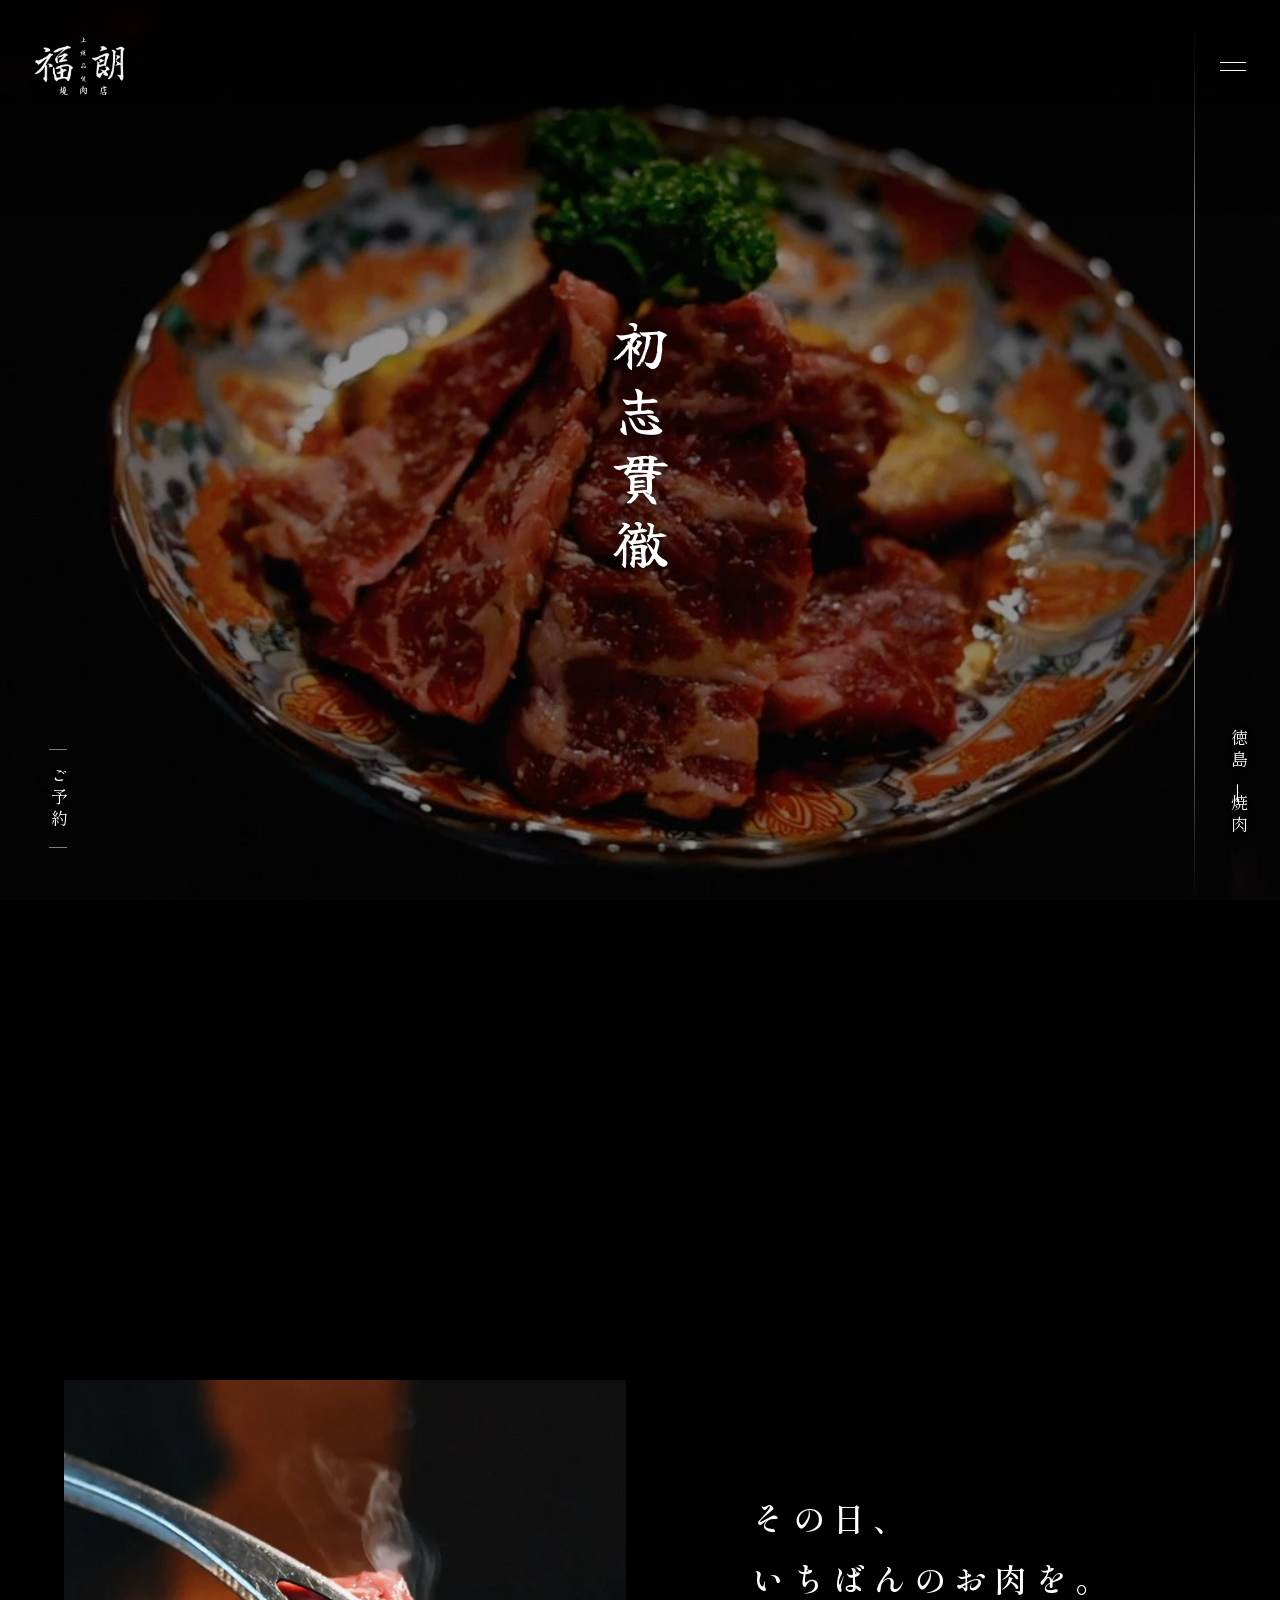
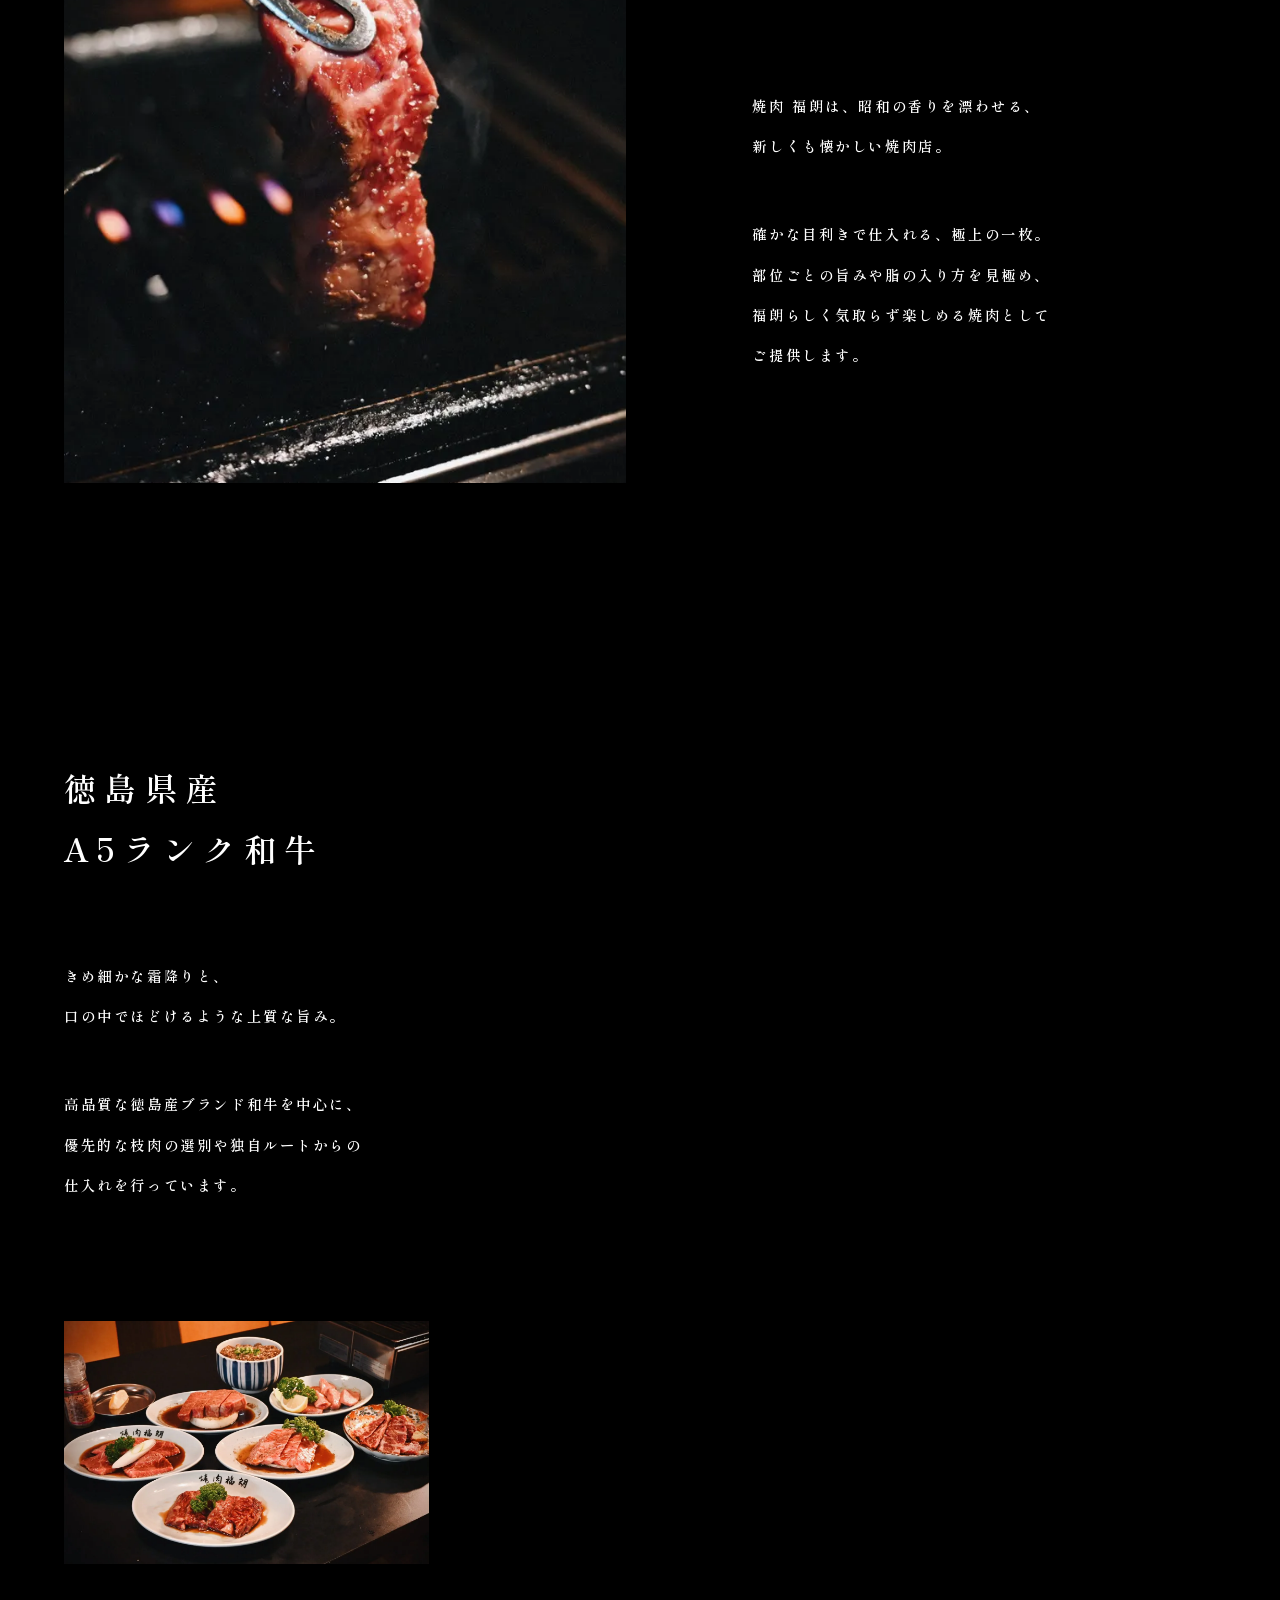
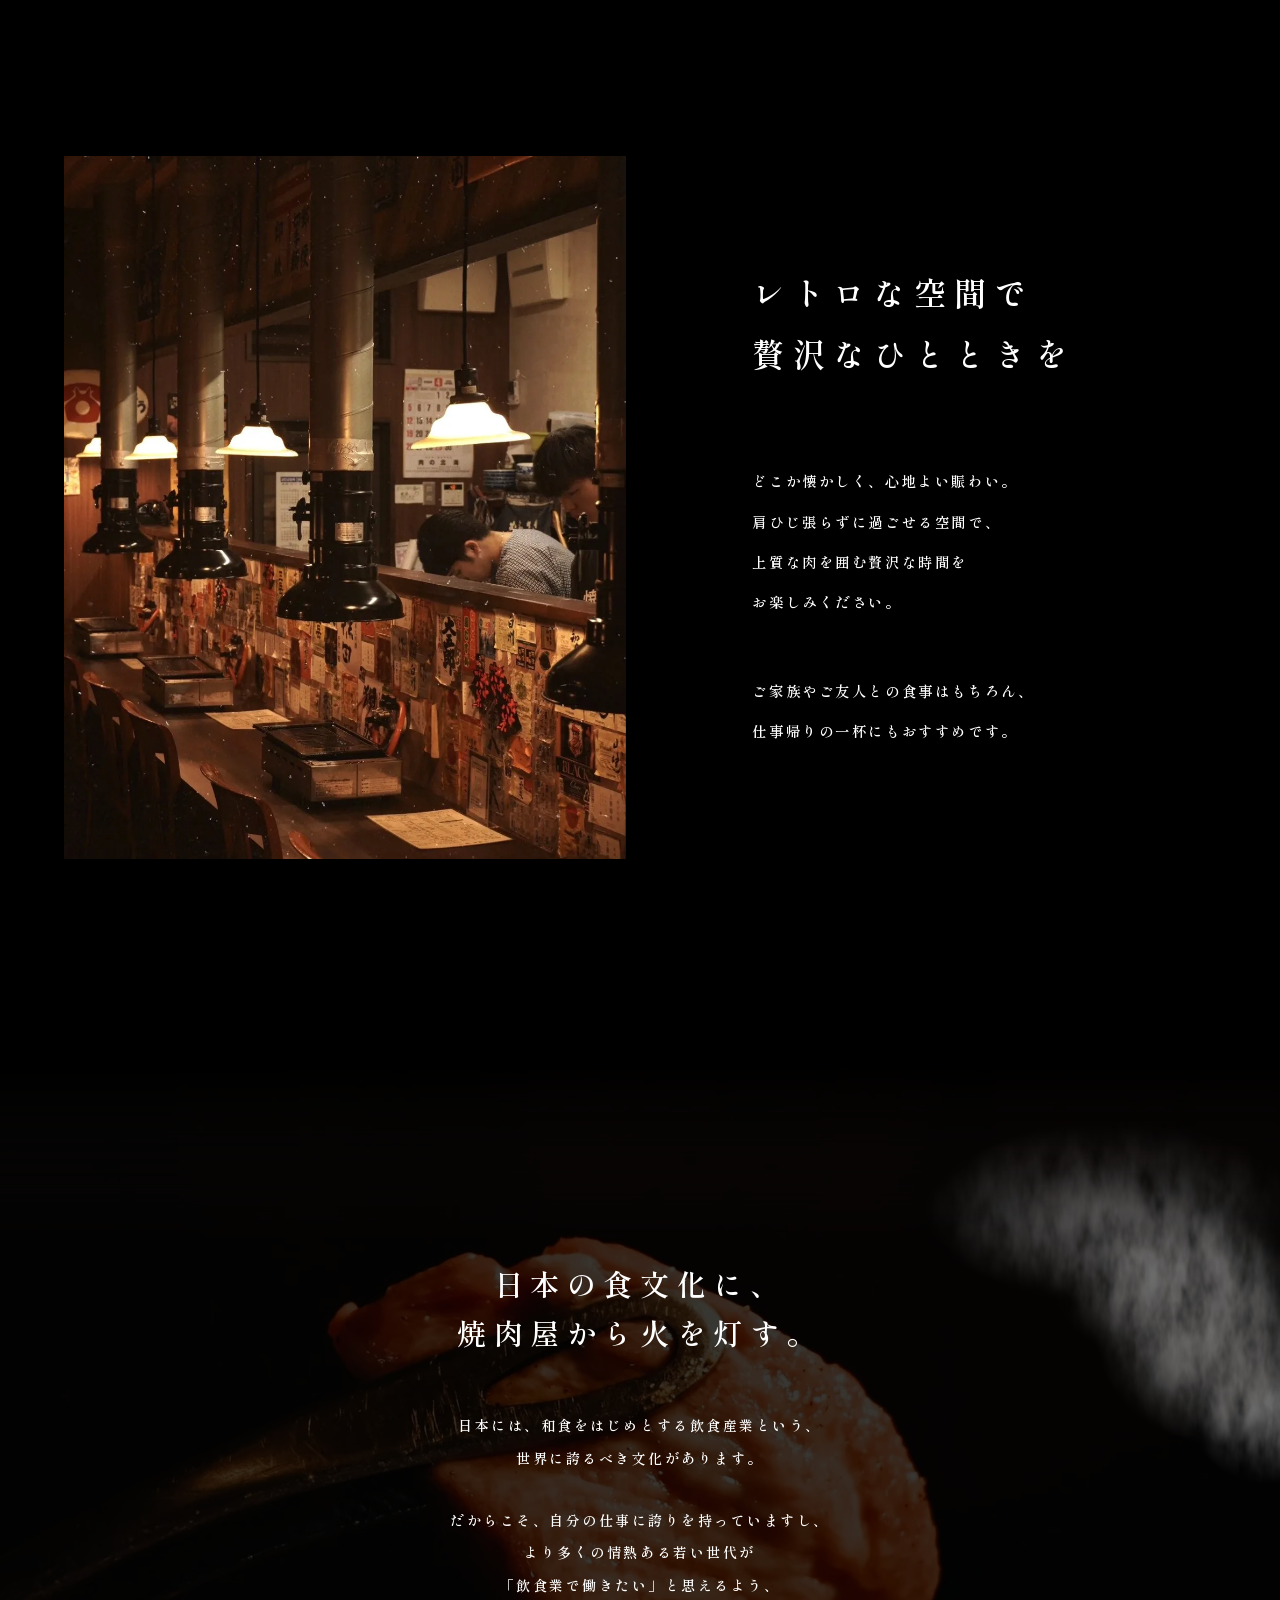
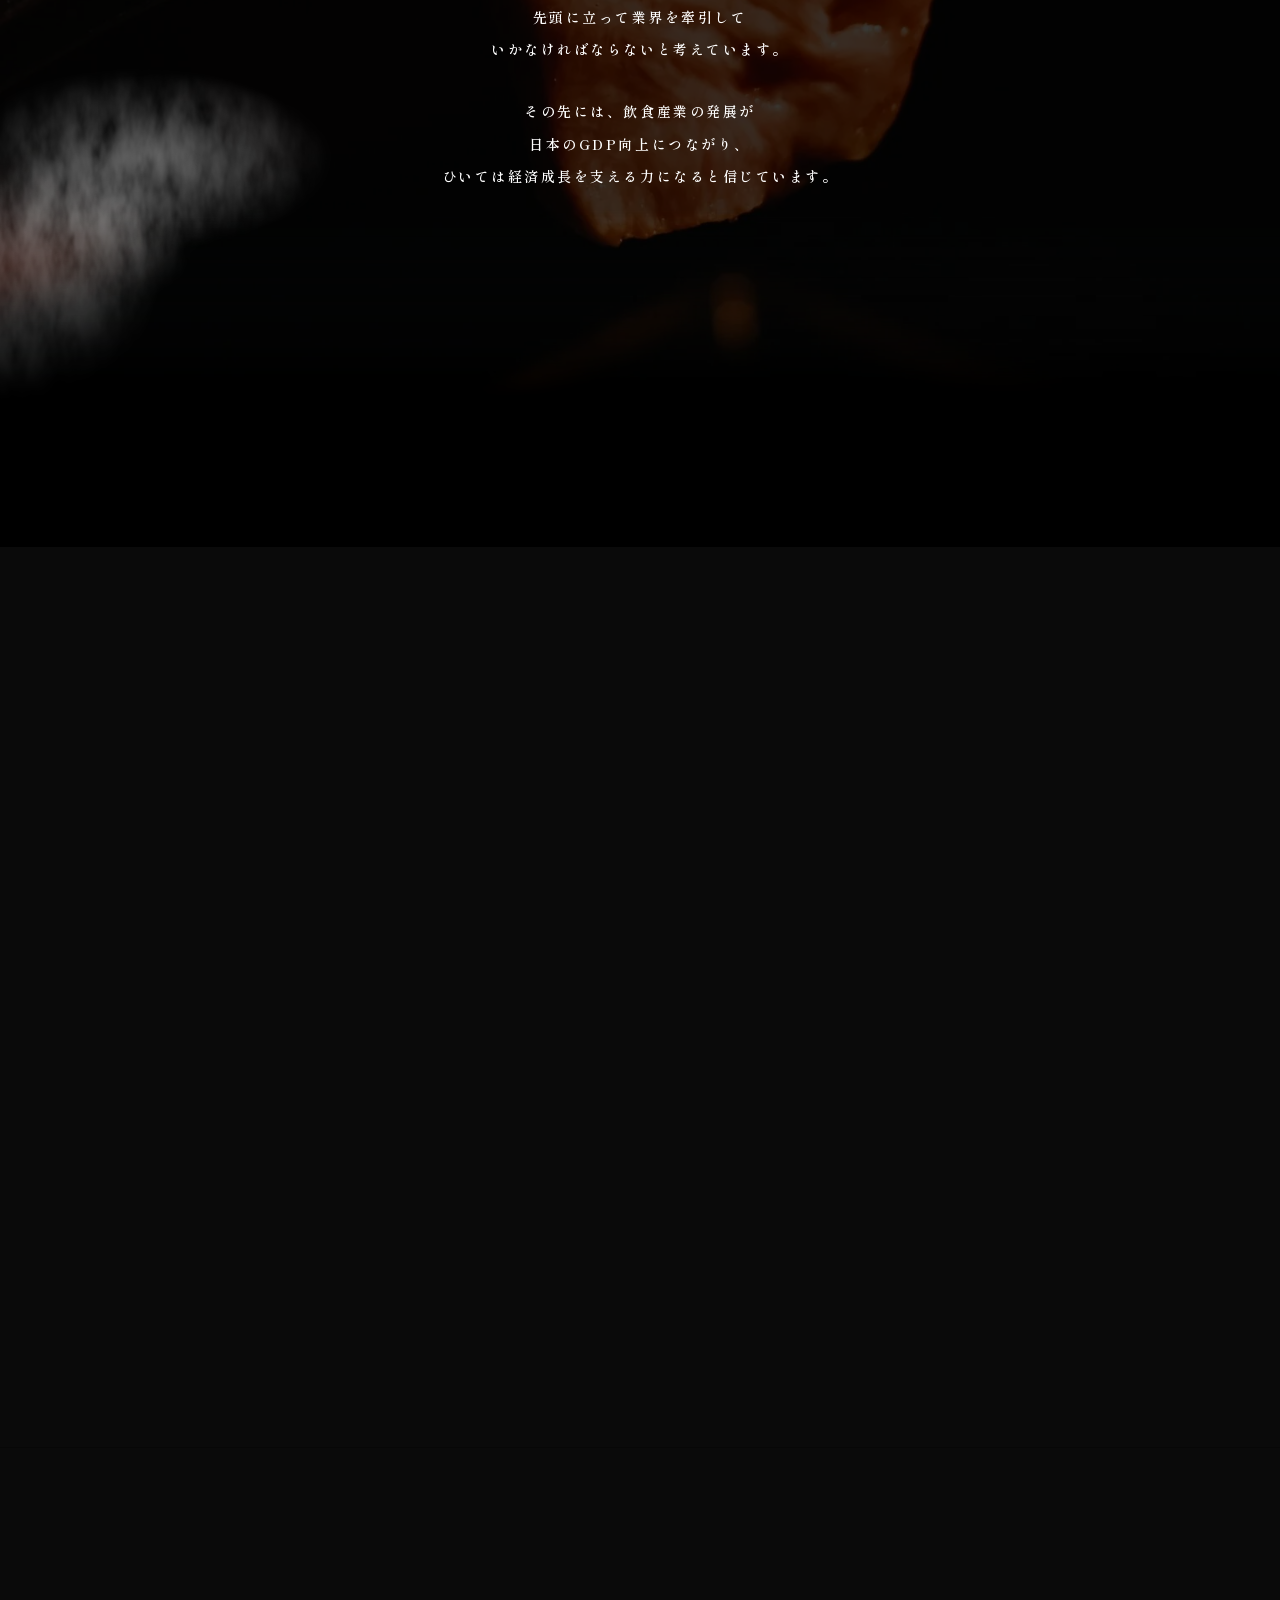
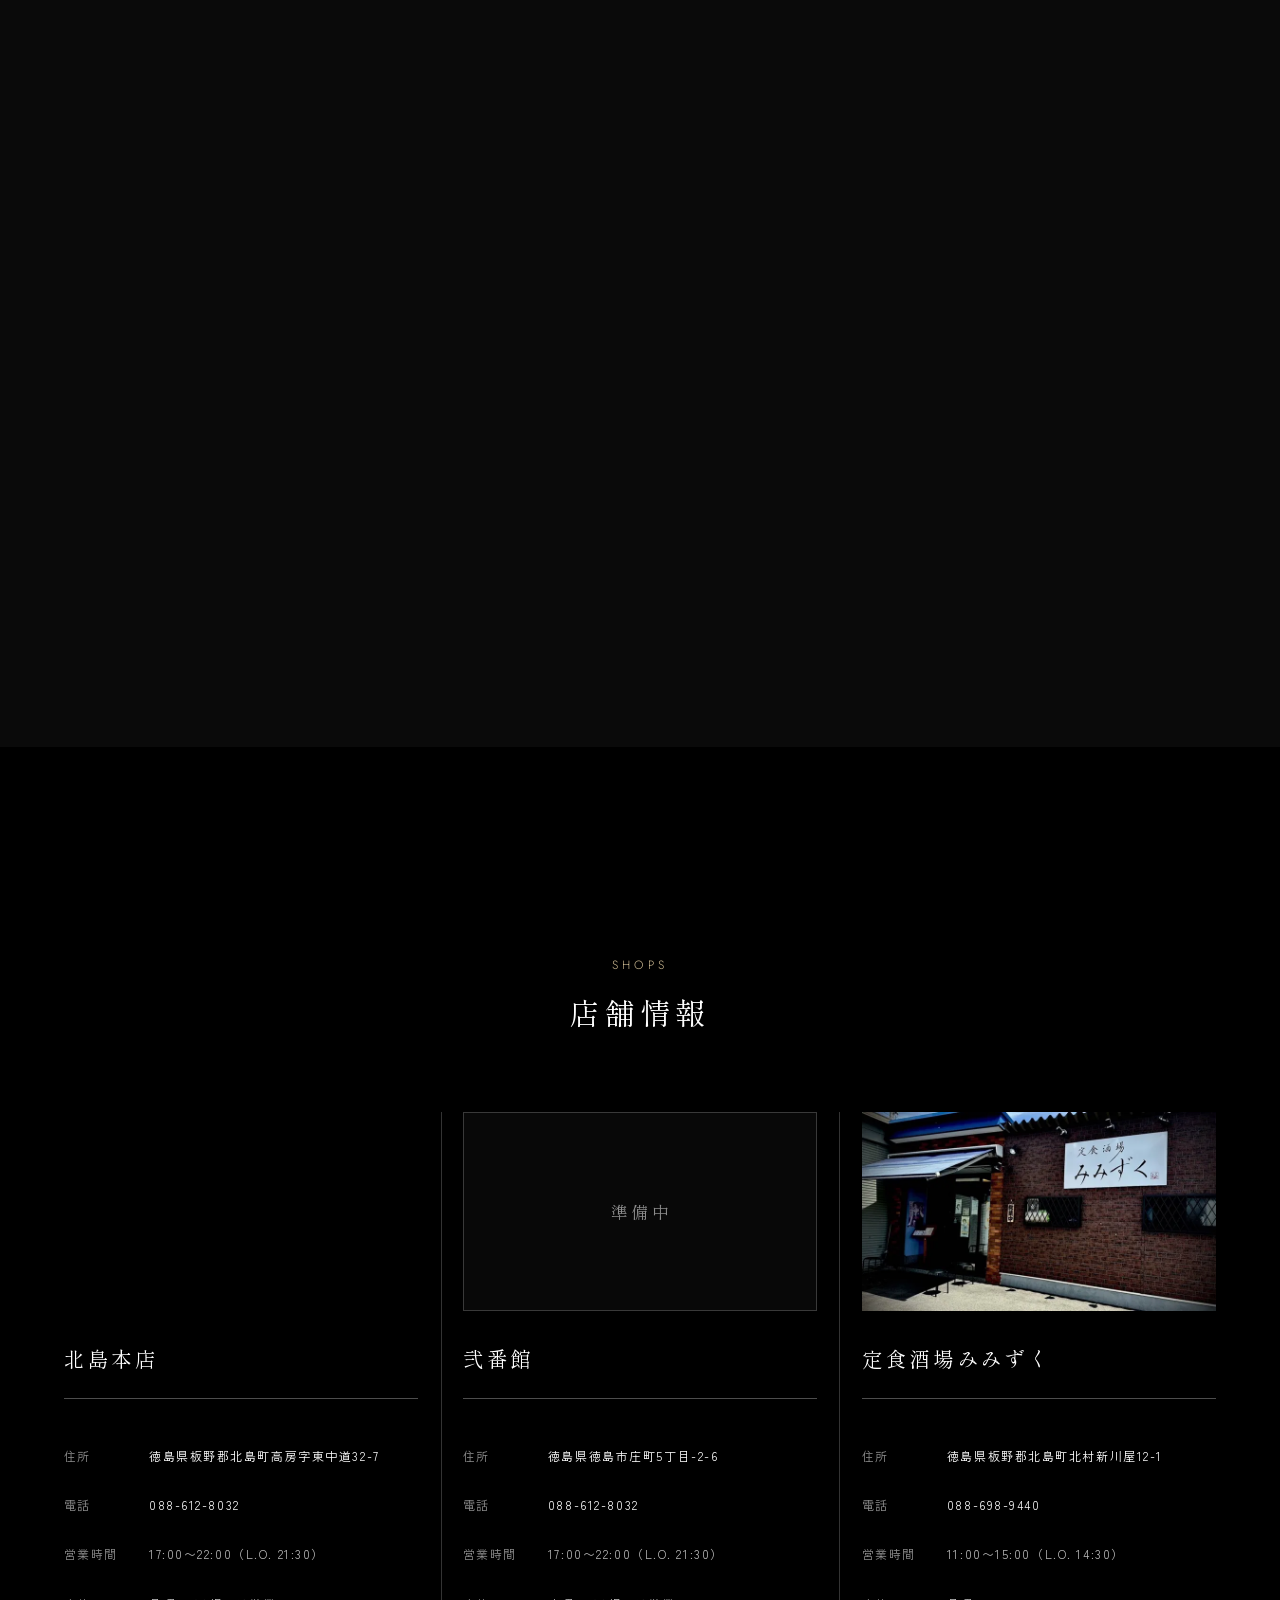
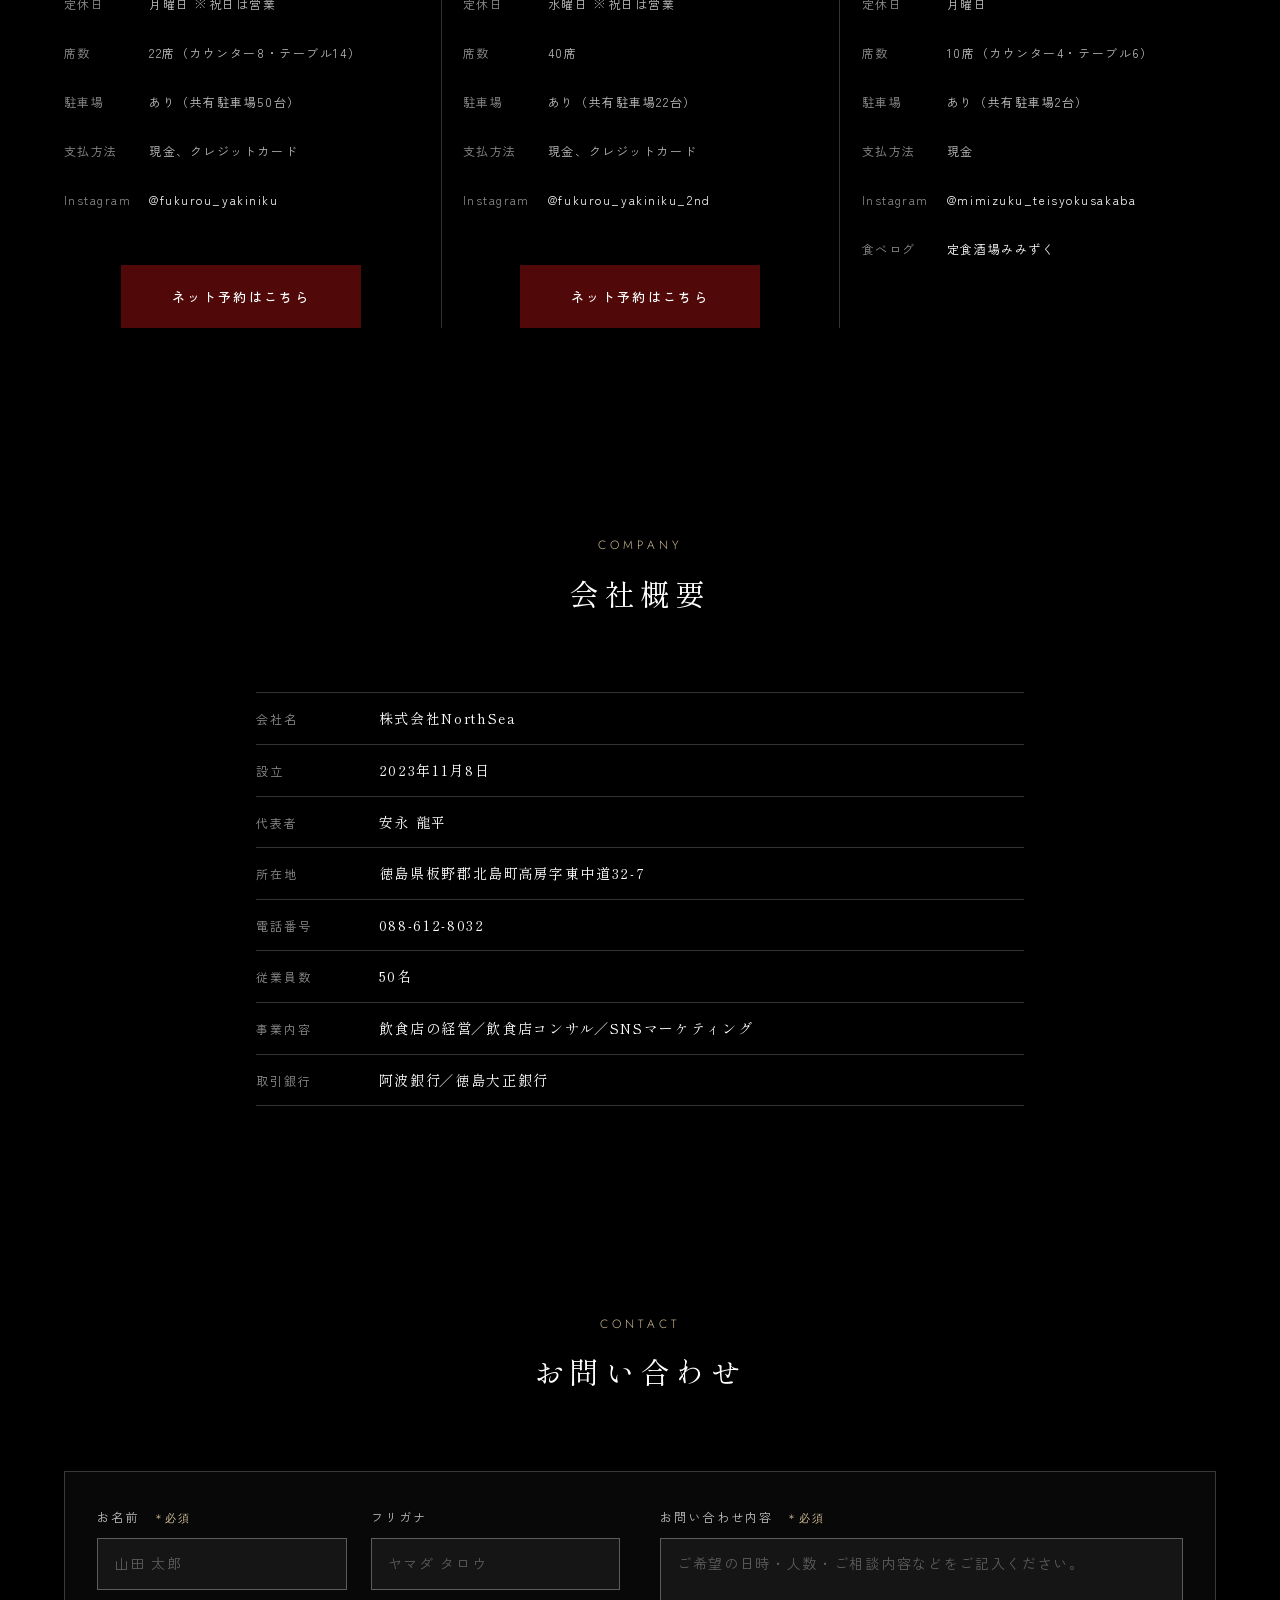
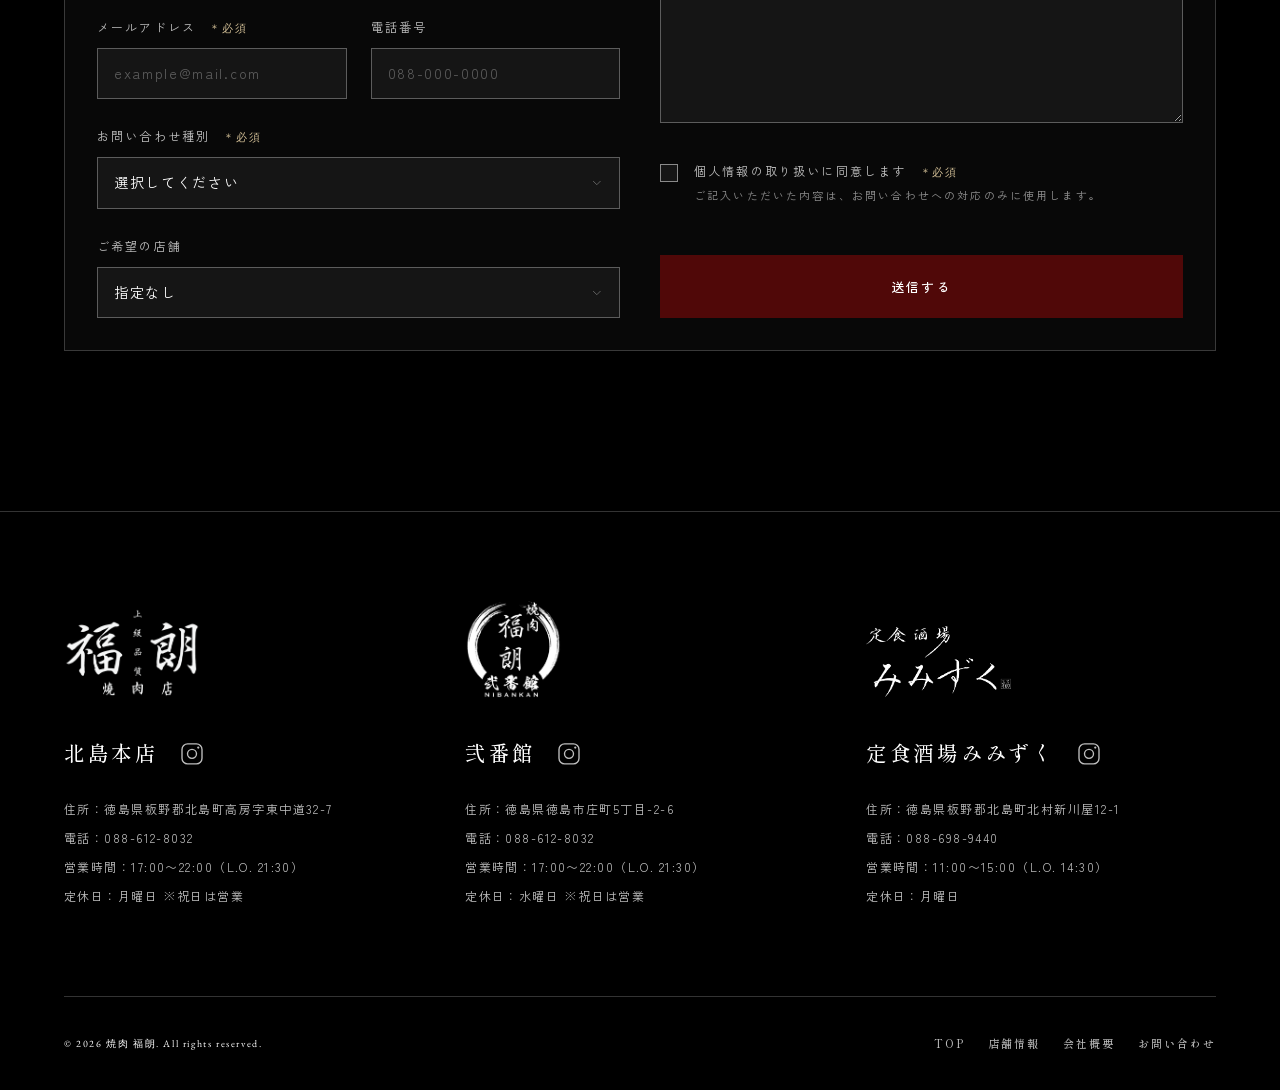
==== commit ff6fe9eb: "お問い合わせフォームの機能化" ====
--- a/index.html
+++ b/index.html
@@ -240,7 +240,7 @@
     <video class="hero__video" id="heroVideo"
            poster="assets/images/hero-fv.jpg"
            muted loop playsinline preload="none"
-           data-src="assets/video/hero.mp4"
+           data-src="assets/video/hero.mp4?v=2"
            aria-hidden="true"></video>
   </div>
 
@@ -656,11 +656,12 @@
 
     <!-- ============================================================
          送信先の設定
-         action に送信先URL（Formspree / SSGフォーム / 自社PHP 等）を入れると
-         そのままPOST送信されます。空のままだと JS が
+         data-endpoint に送信先URLを入れるとそこへ POST されます。
+         現在は同じサーバ上の contact.php が受け取り、店舗宛の通知と
+         お客様宛の自動返信を送信します。空にすると JS が
          「送信先未設定」メッセージを表示します。
          ============================================================ -->
-    <form class="form" id="contactForm" data-endpoint="" novalidate data-reveal data-reveal-delay="1">
+    <form class="form" id="contactForm" data-endpoint="contact.php" novalidate data-reveal data-reveal-delay="1">
 
       <!-- ============================================================
            左列：短い入力欄（PC のみ 2 カラムの左側になる）
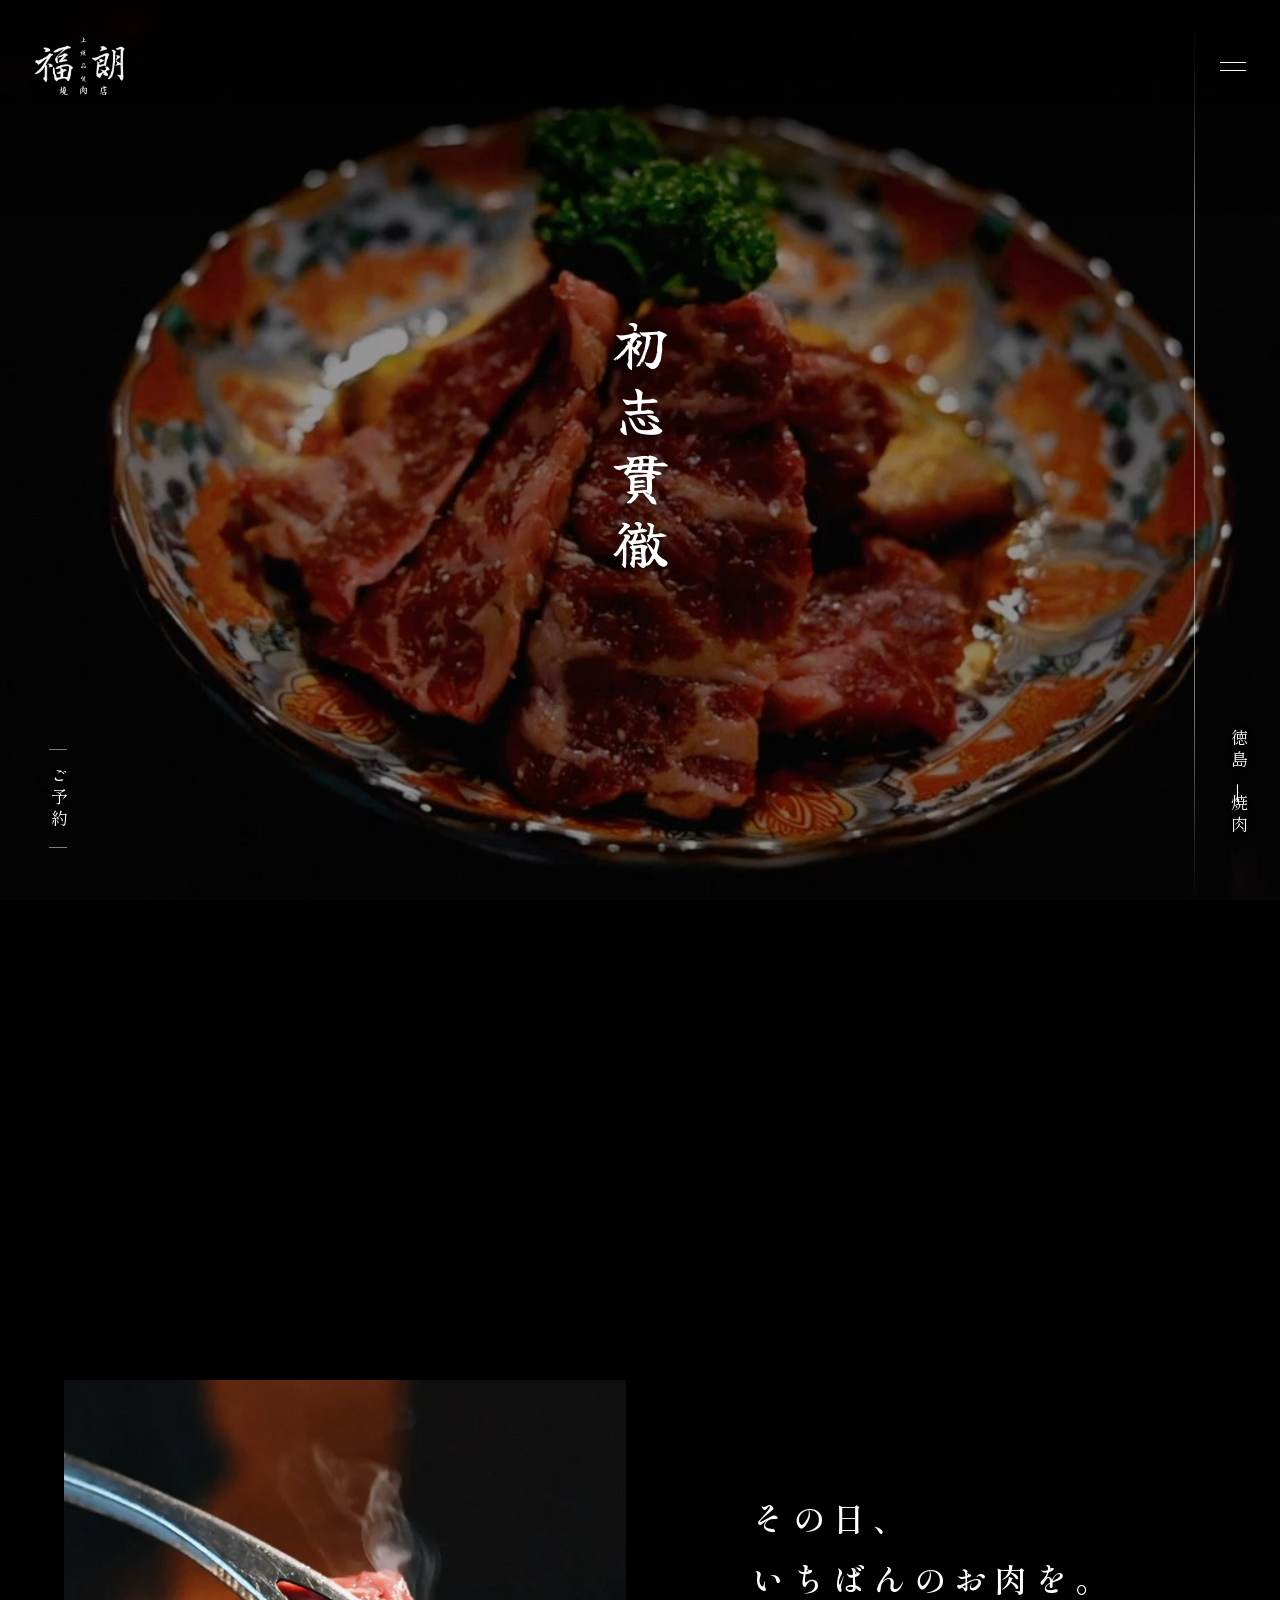
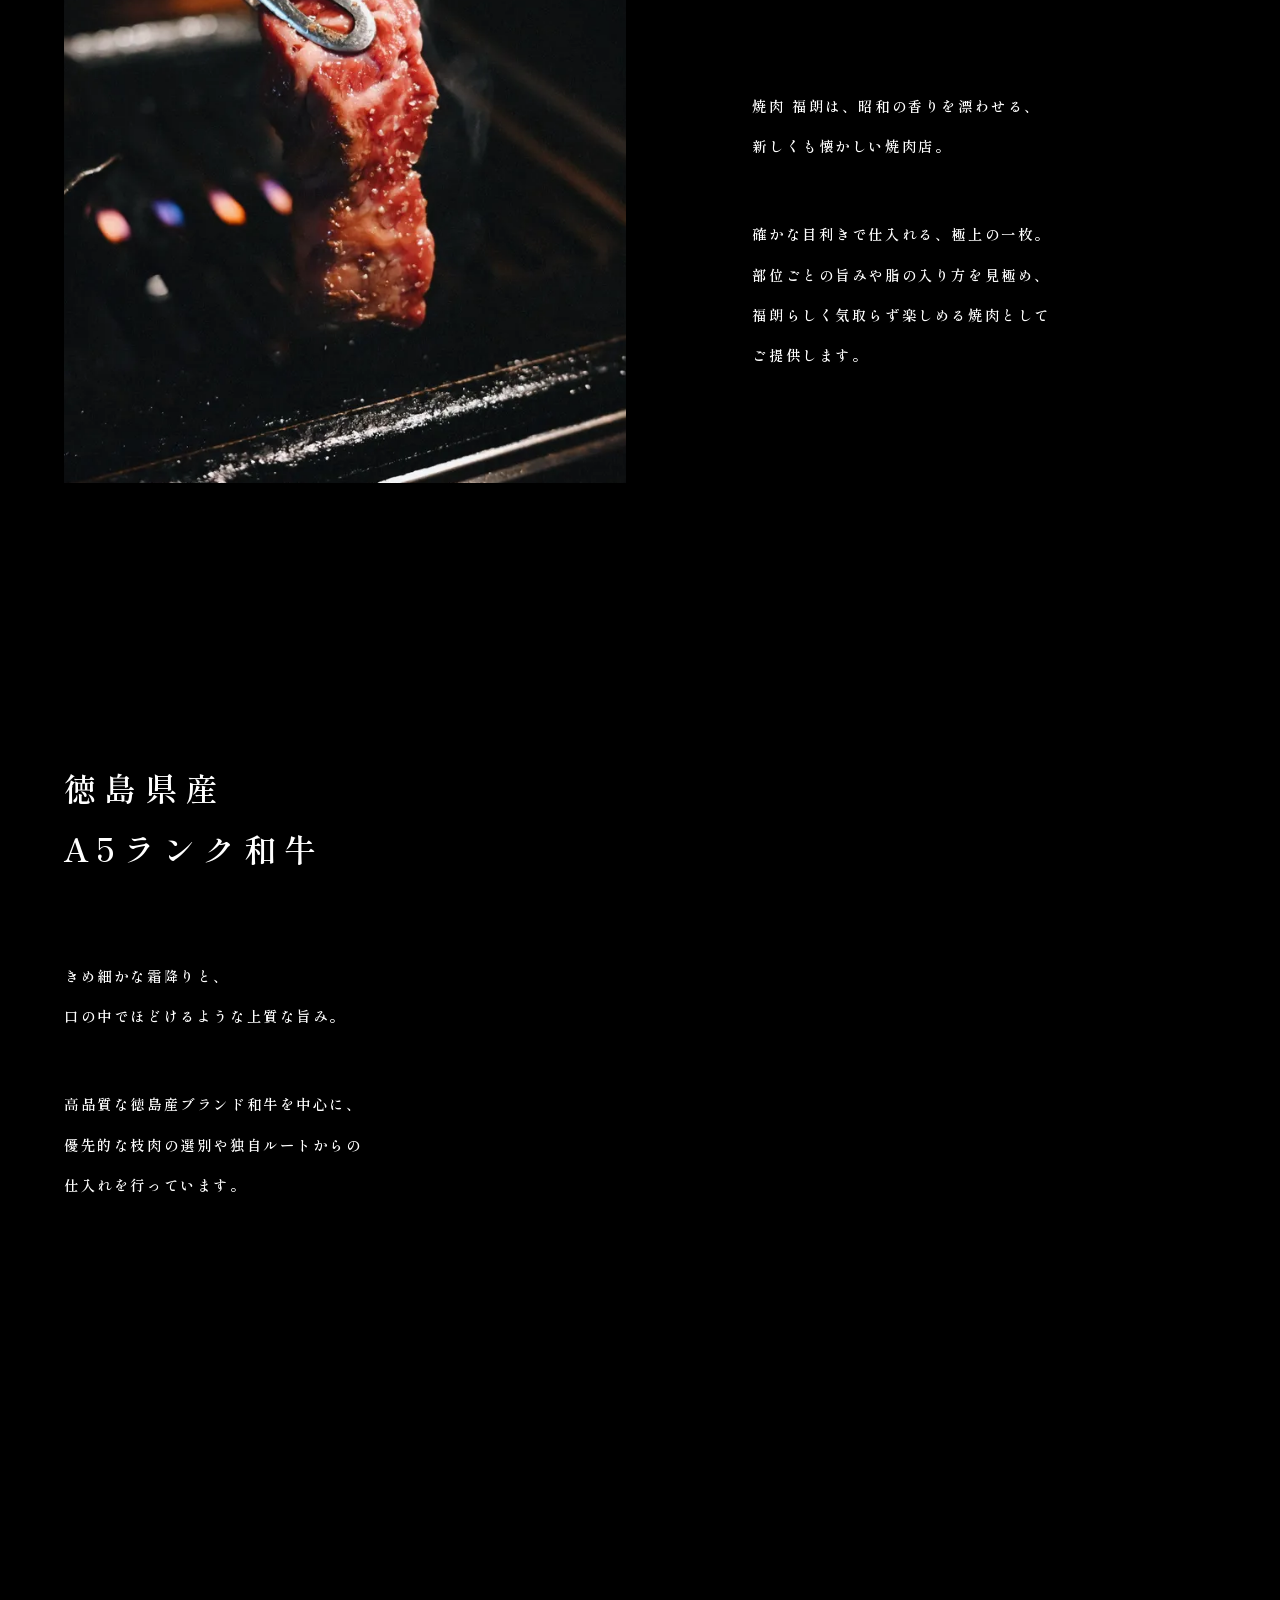
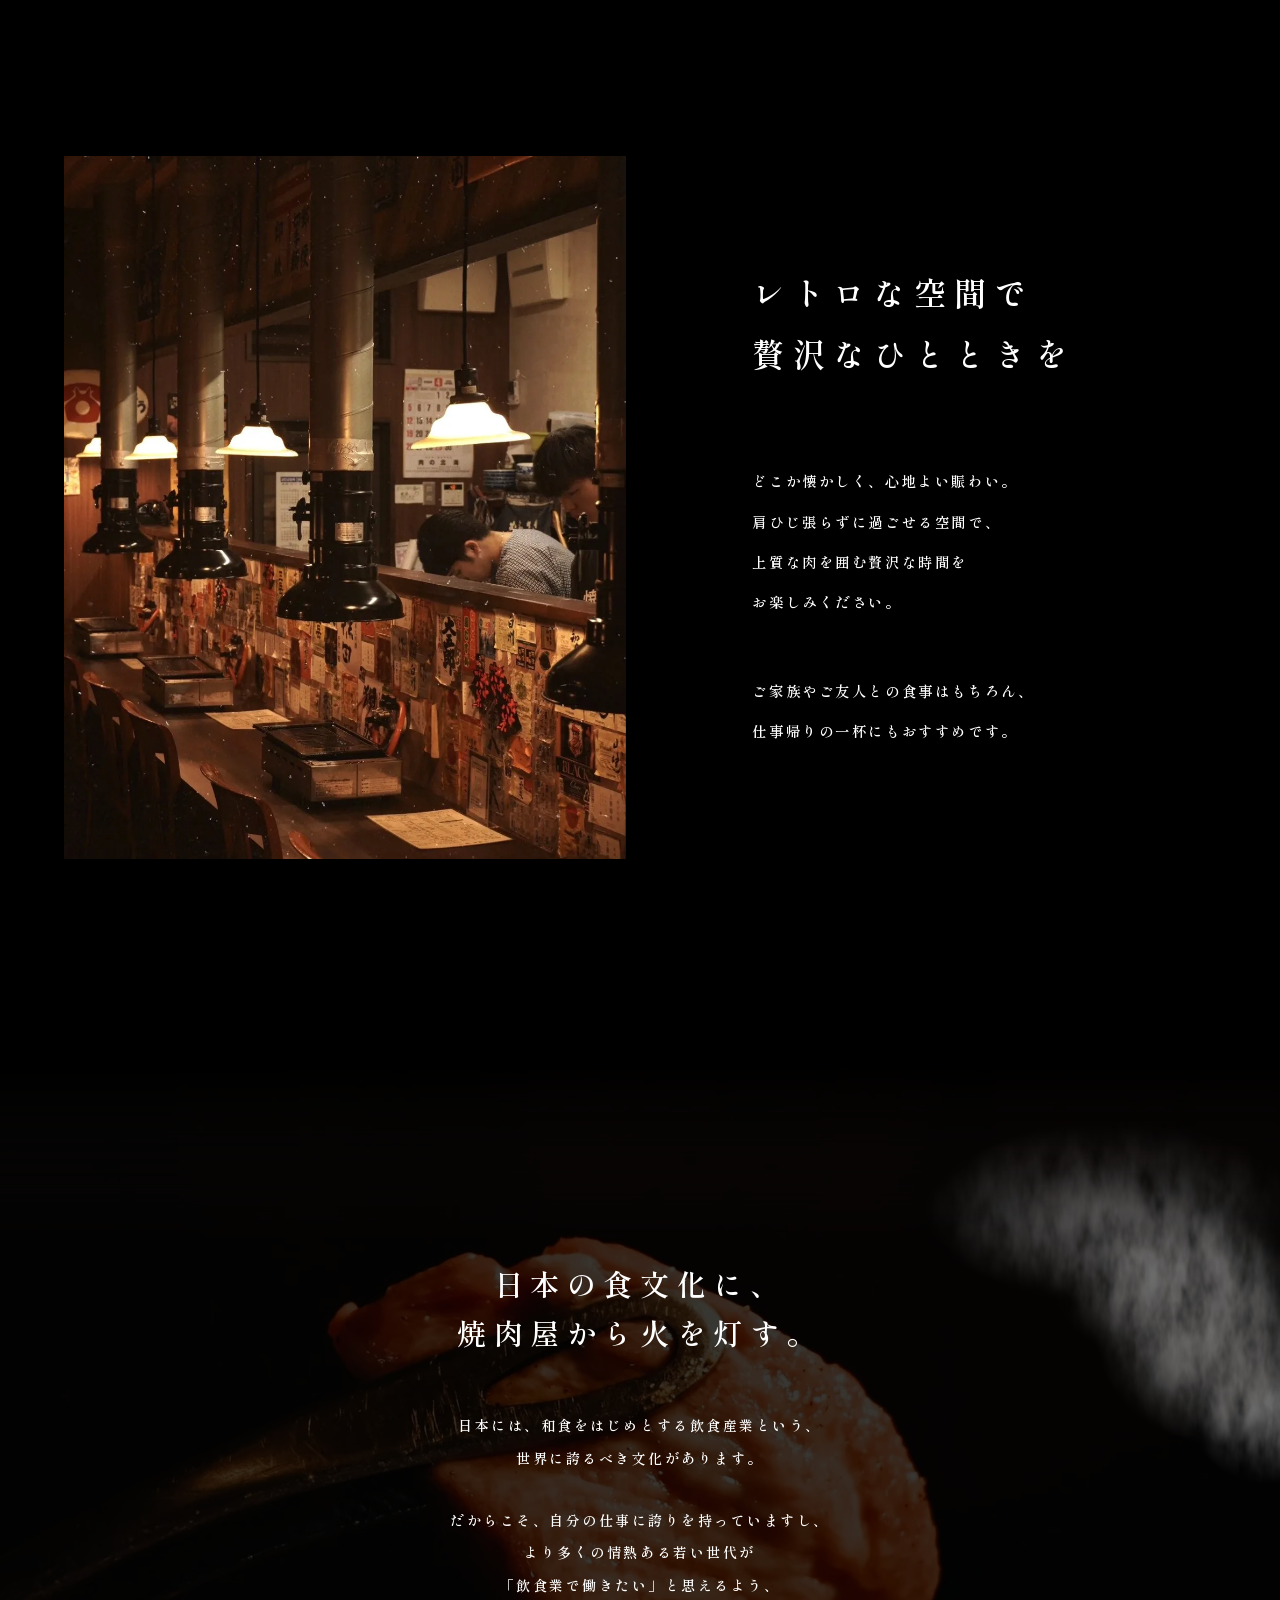
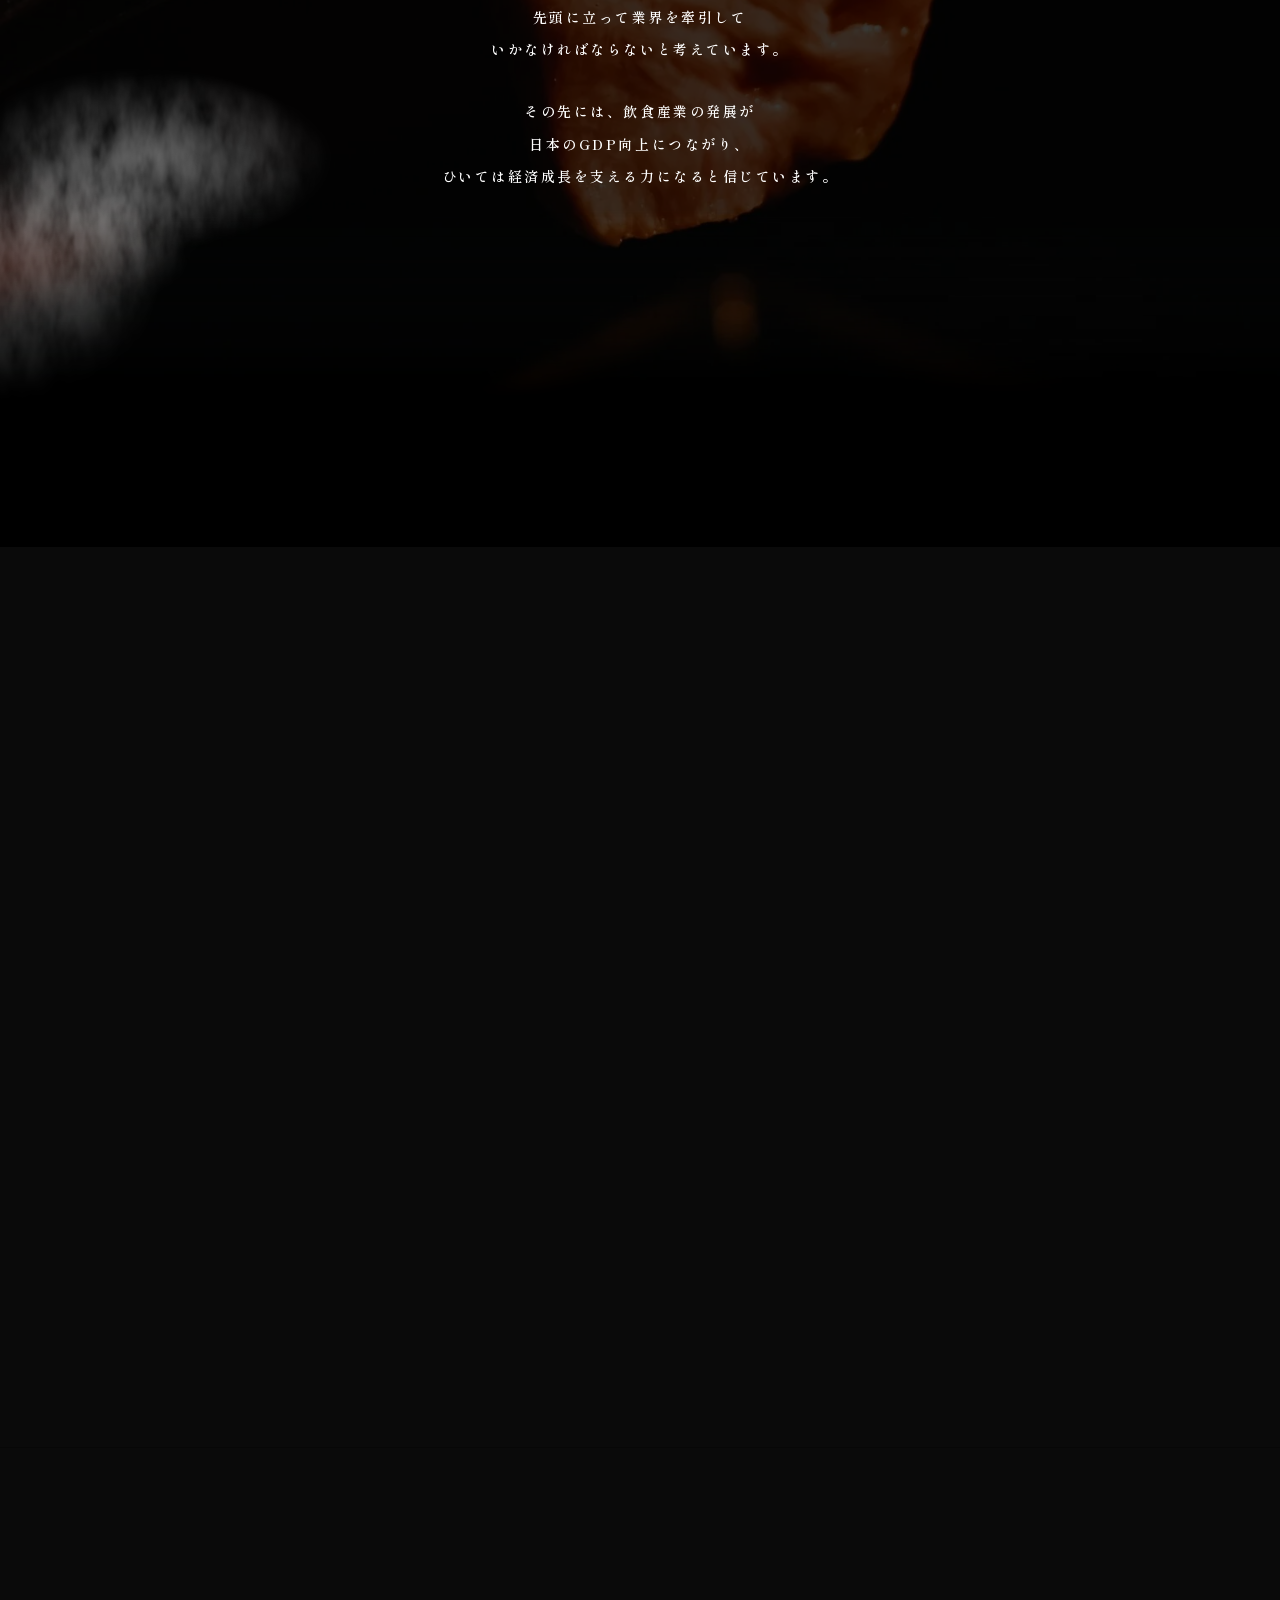
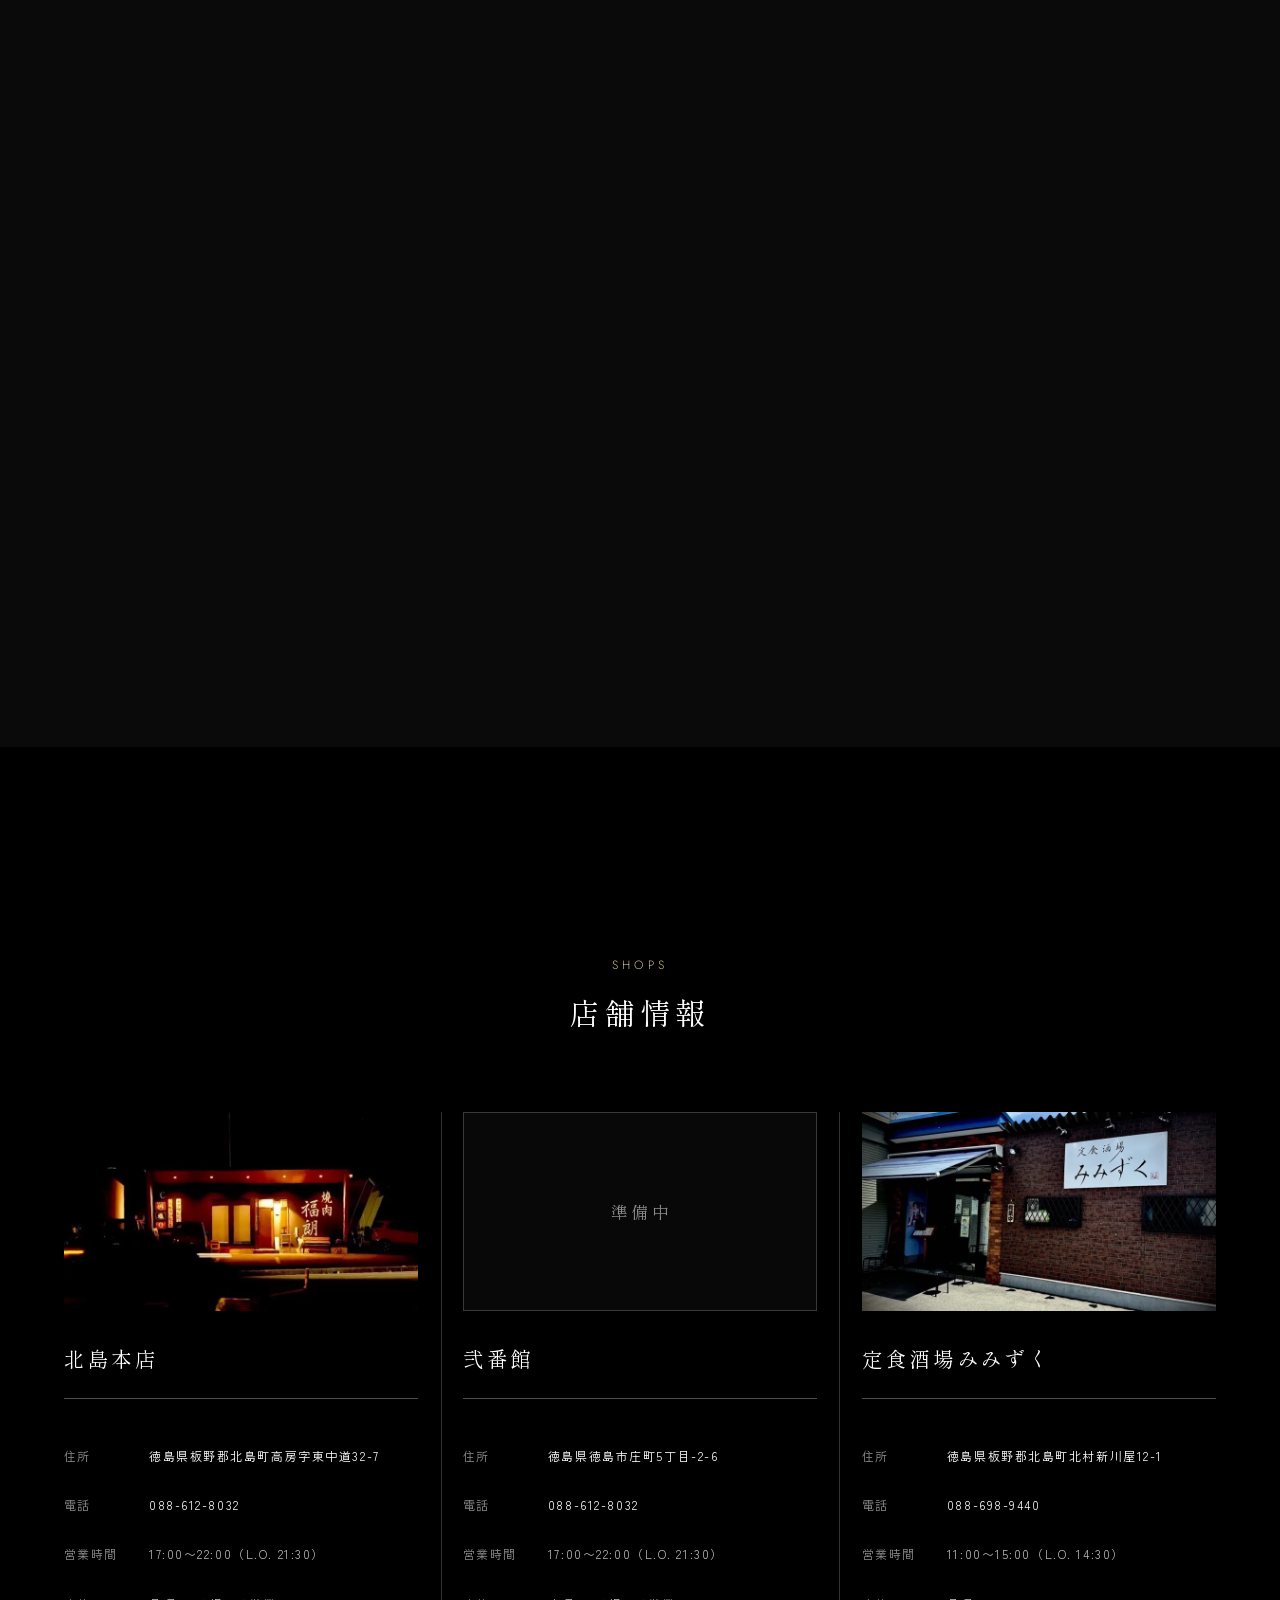
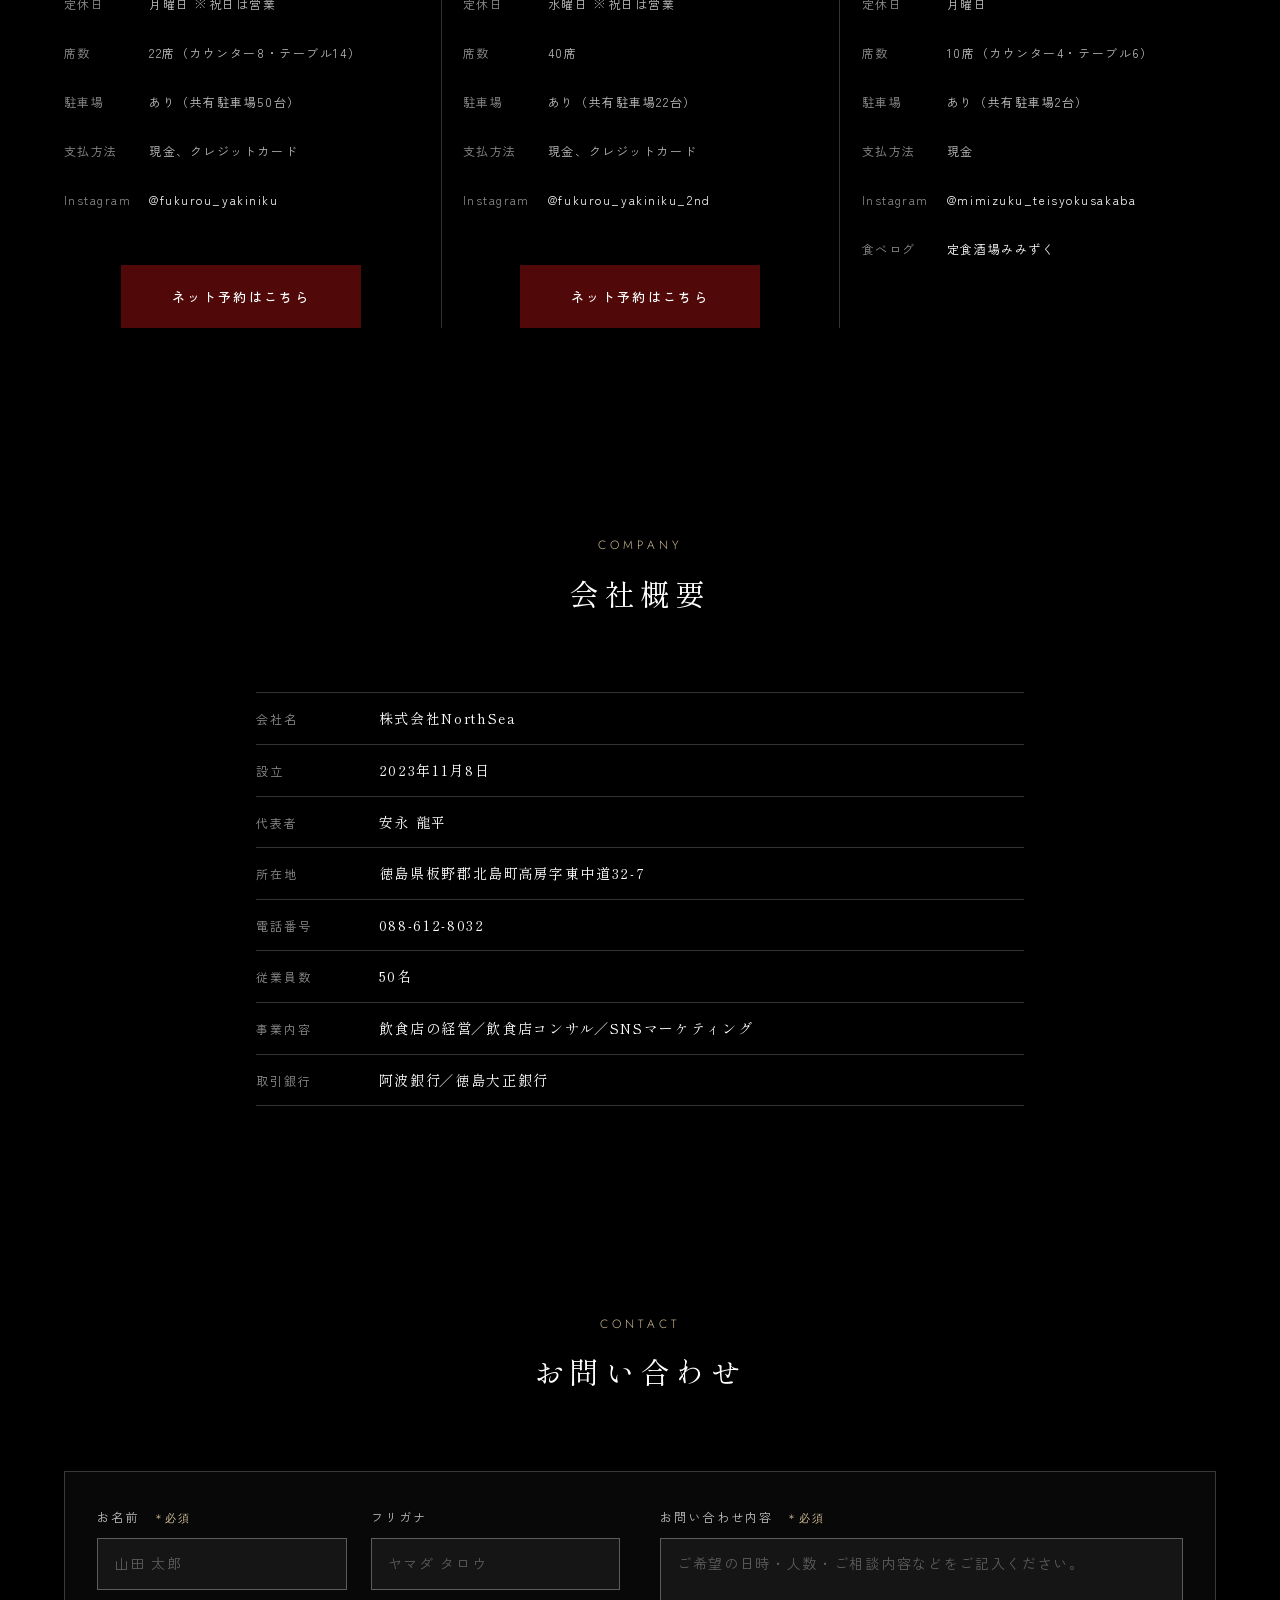
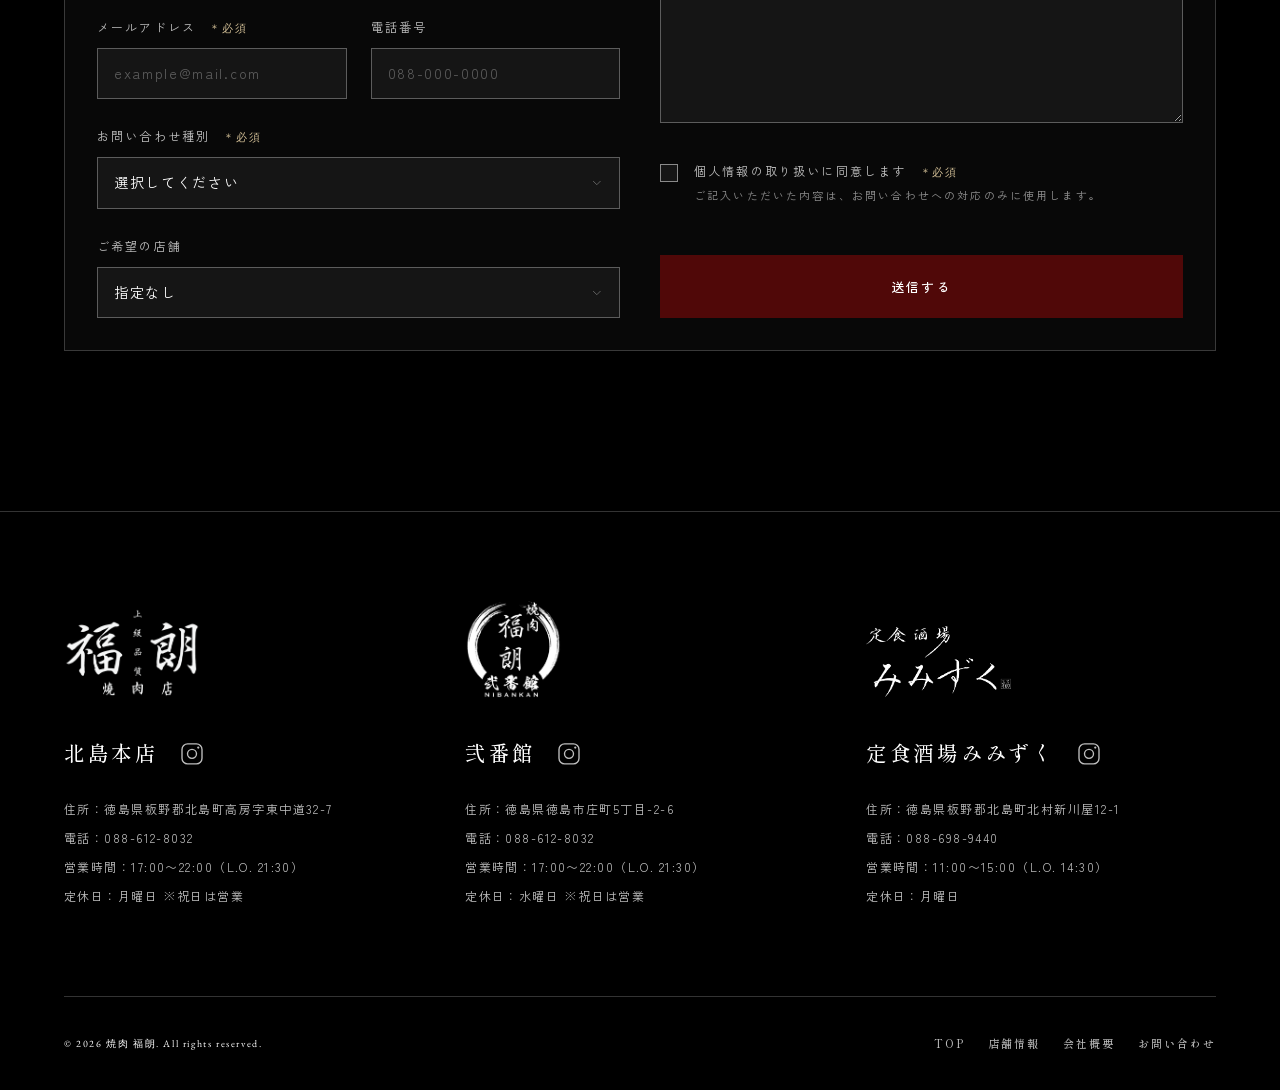
==== commit dd2800b1: "サチコ＆GA4の登録" ====
--- a/index.html
+++ b/index.html
@@ -157,6 +157,21 @@
   }
 ]
 </script>
+
+<!-- ============================================================
+     Google Analytics 4（測定ID: G-F83QD7BHJT）
+     async なので読み込みが描画を止めることはない。
+     「拡張計測機能」を有効にしているため、食べログの予約リンクや
+     Instagram への外部リンククリックは GA 側で自動計測される
+     （このページ側に追加のイベント記述は不要）。
+     ============================================================ -->
+<script async src="https://www.googletagmanager.com/gtag/js?id=G-F83QD7BHJT"></script>
+<script>
+  window.dataLayer = window.dataLayer || [];
+  function gtag(){dataLayer.push(arguments);}
+  gtag('js', new Date());
+  gtag('config', 'G-F83QD7BHJT');
+</script>
 </head>
 
 <body>
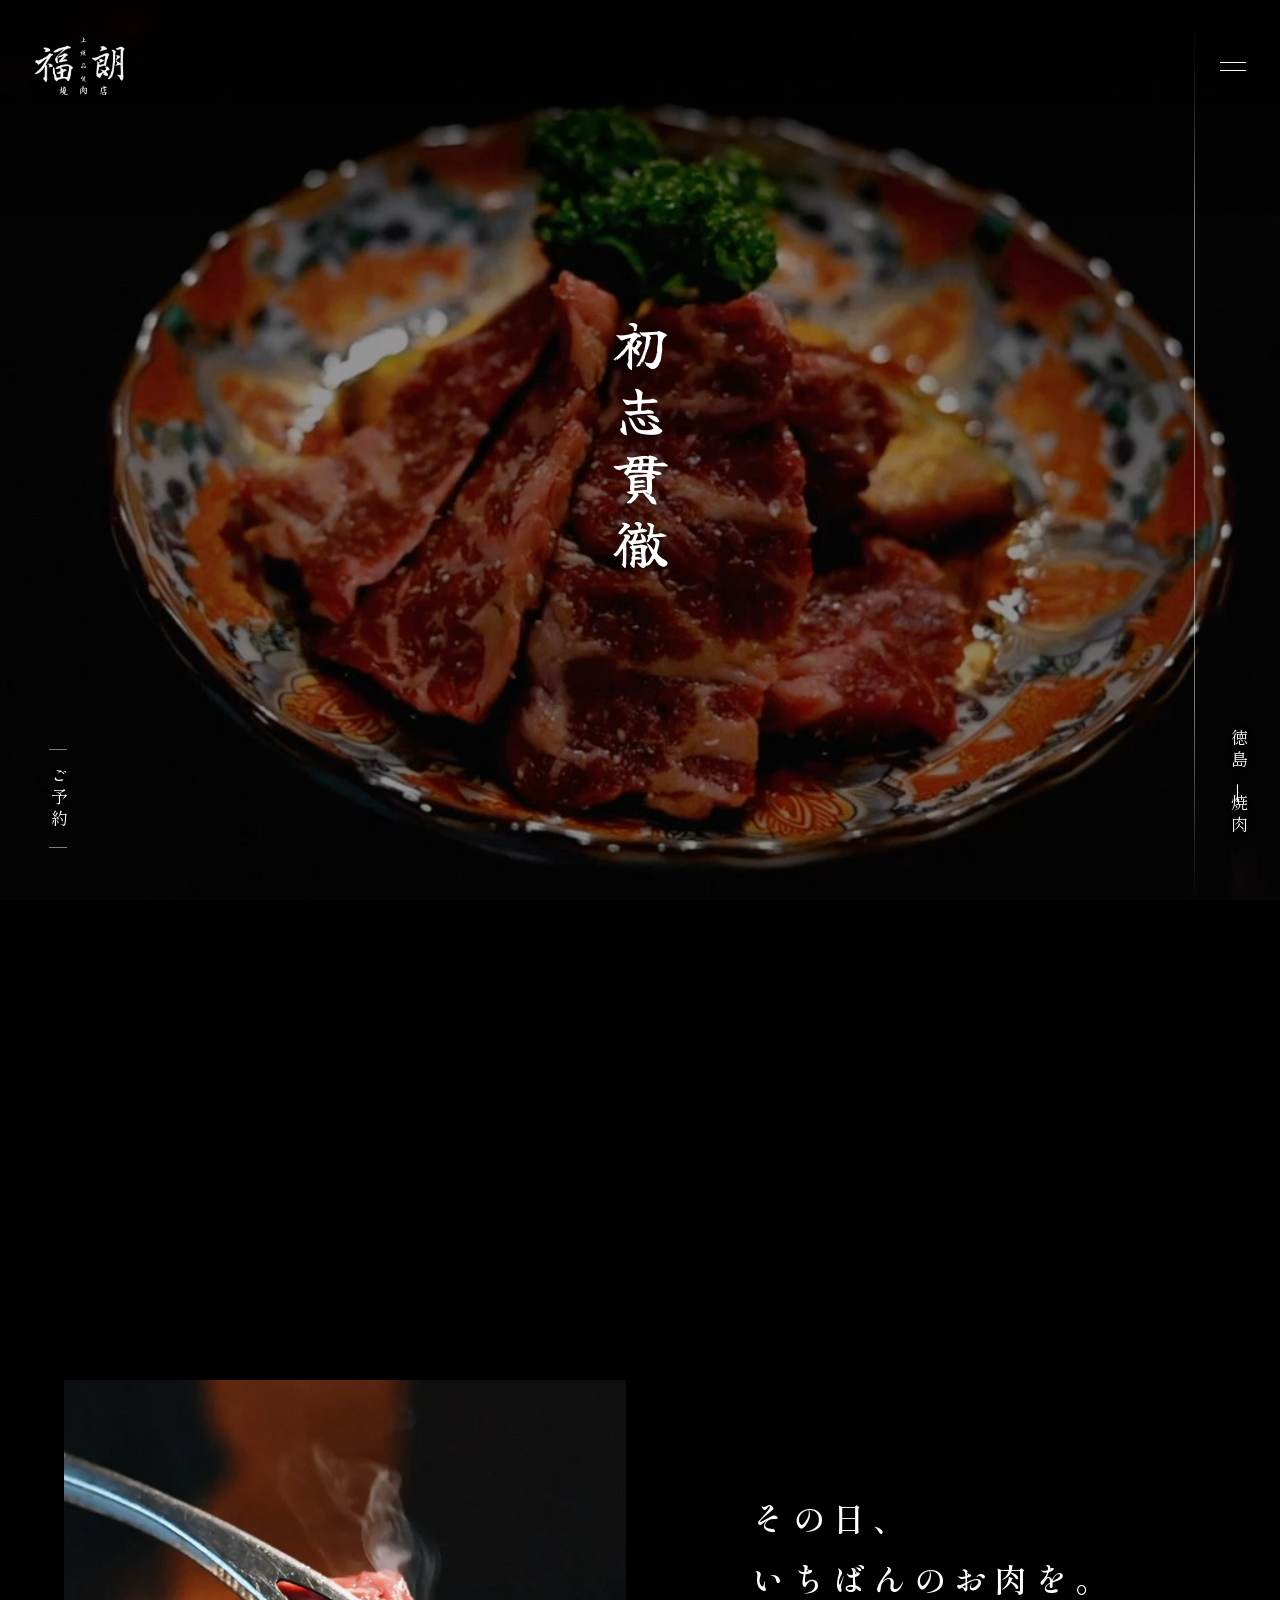
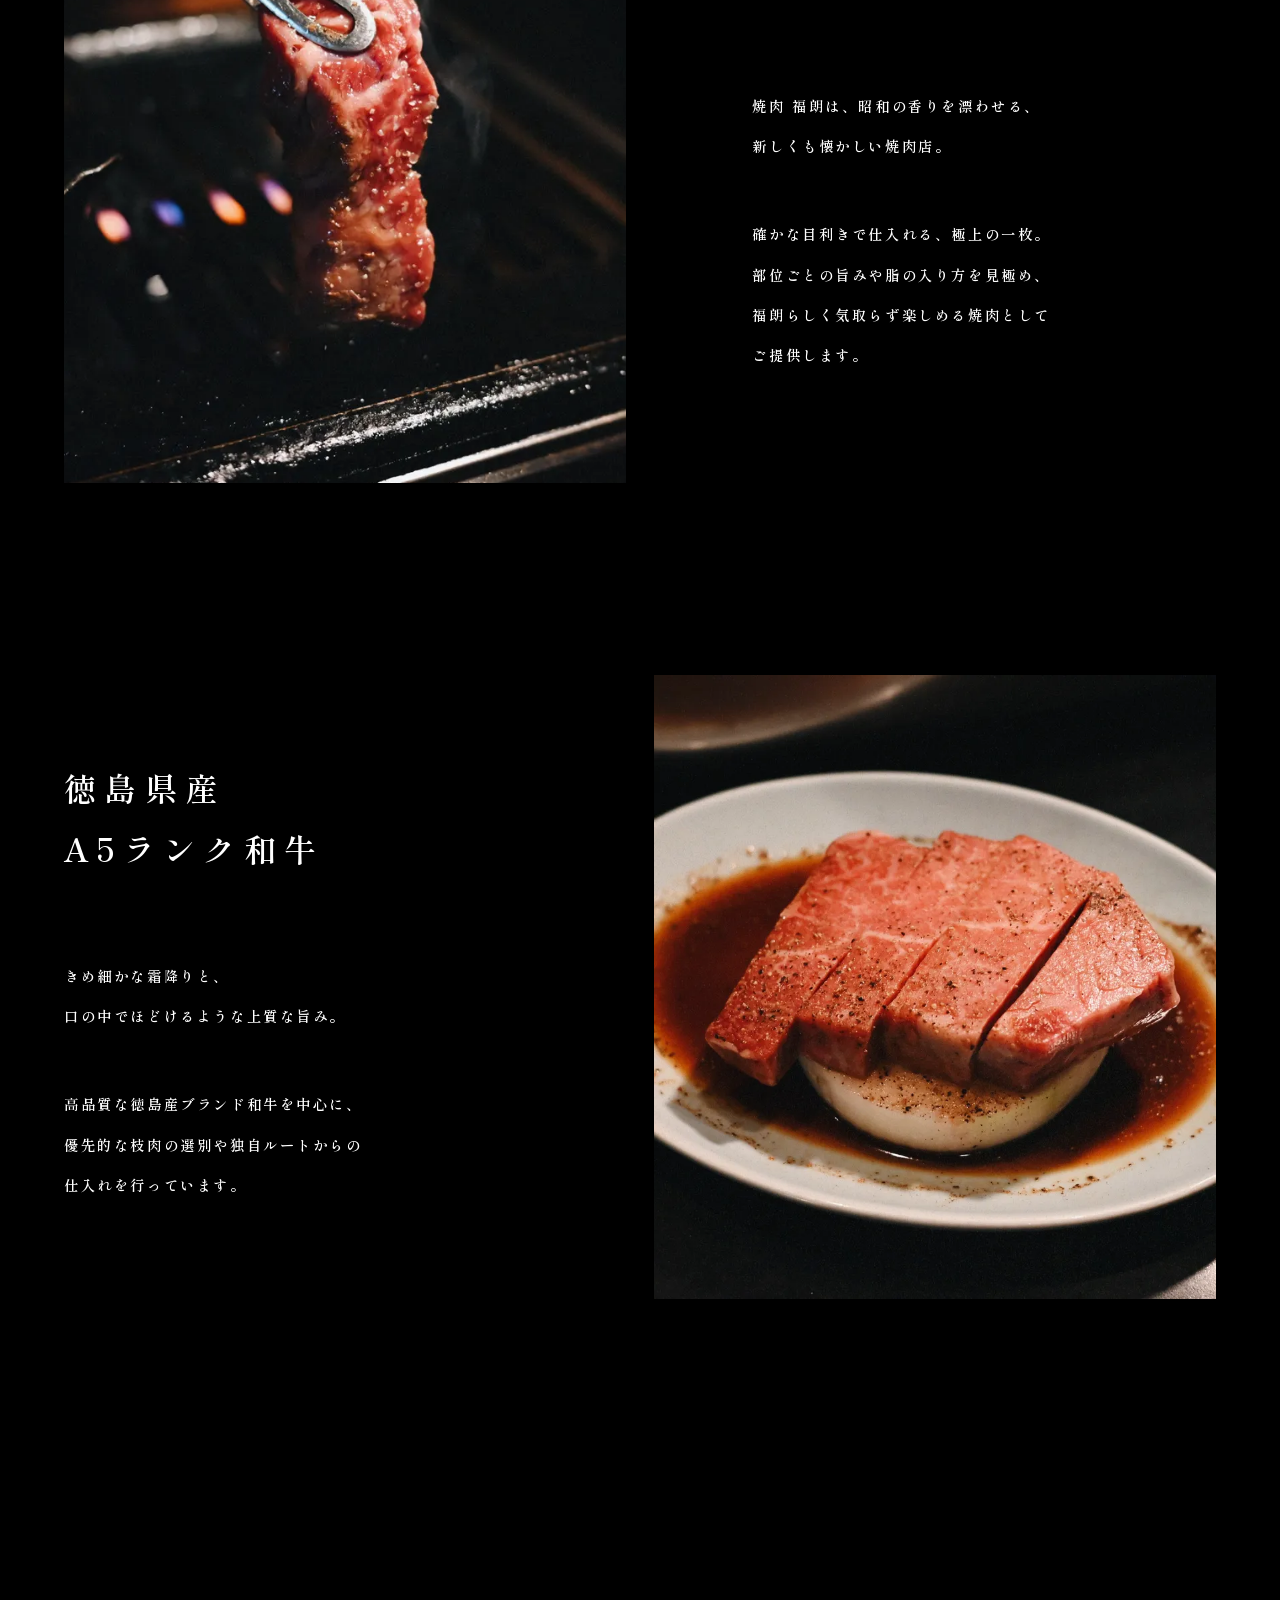
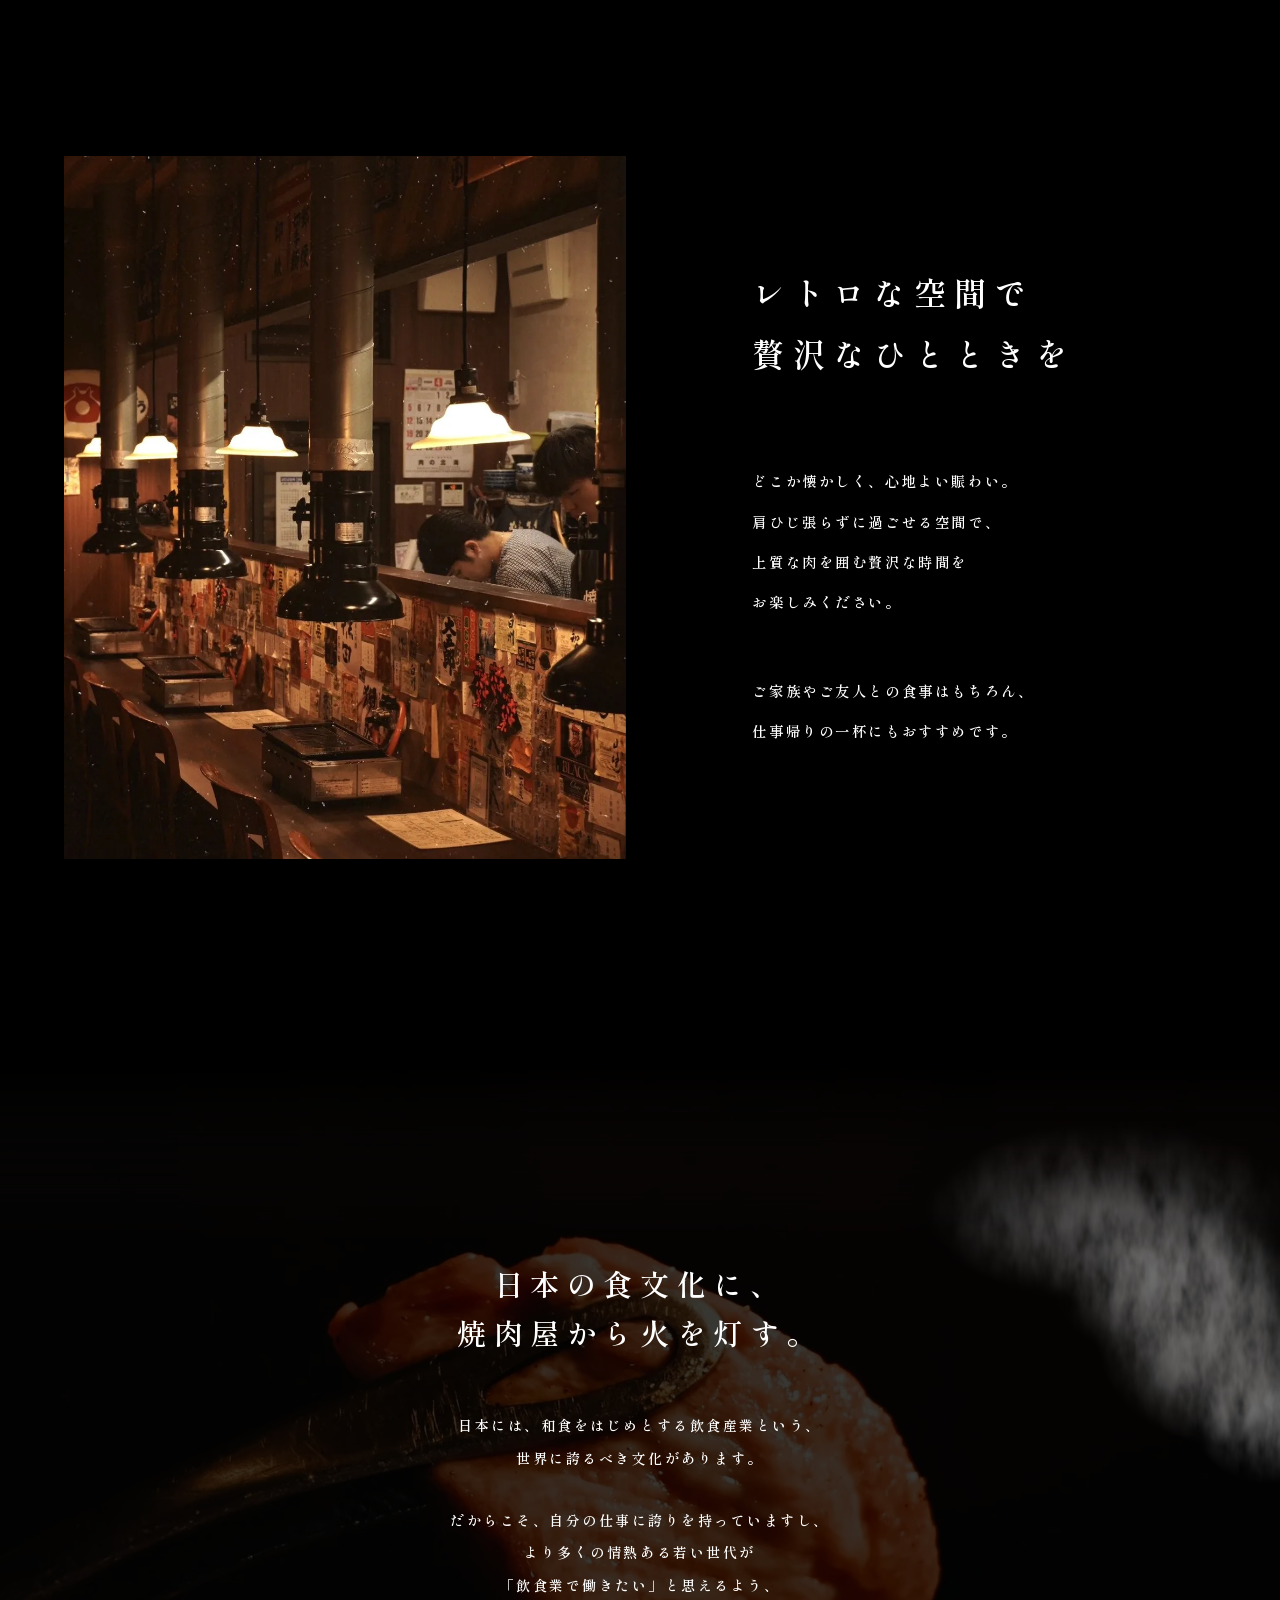
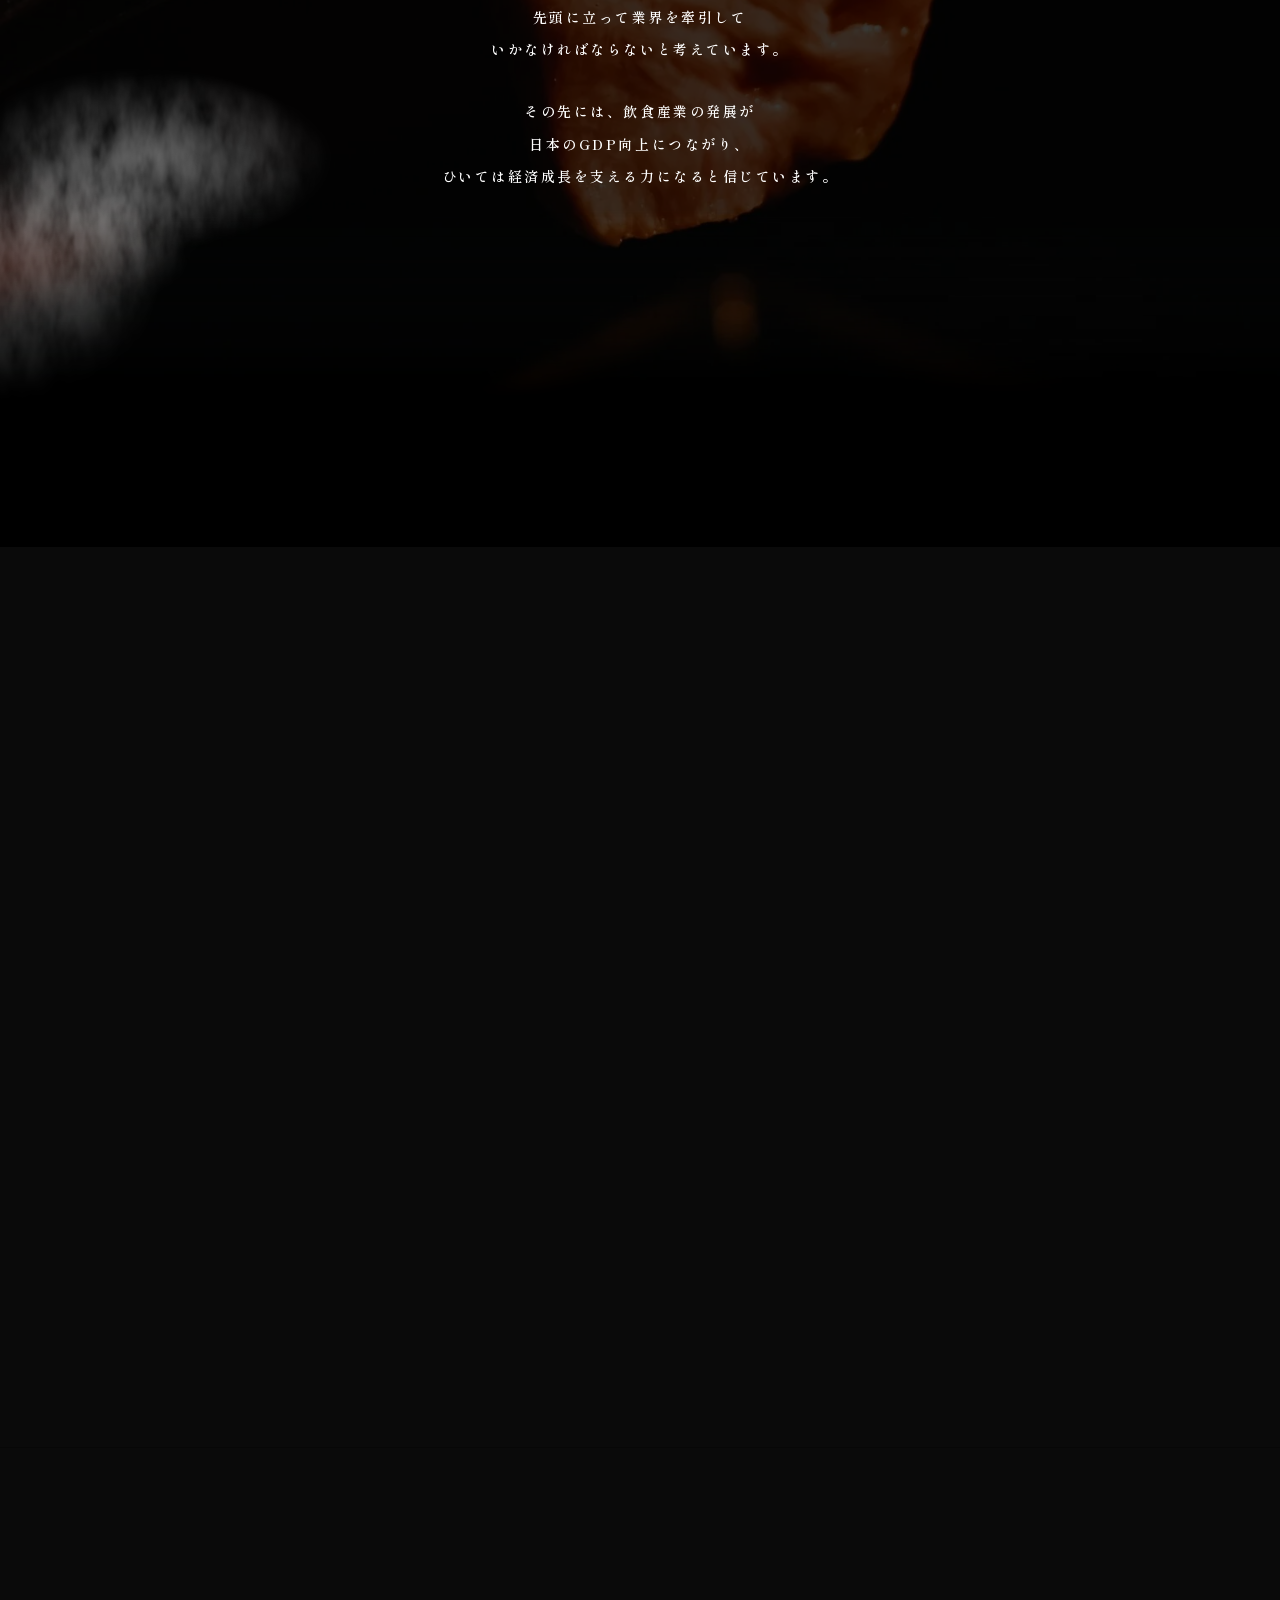
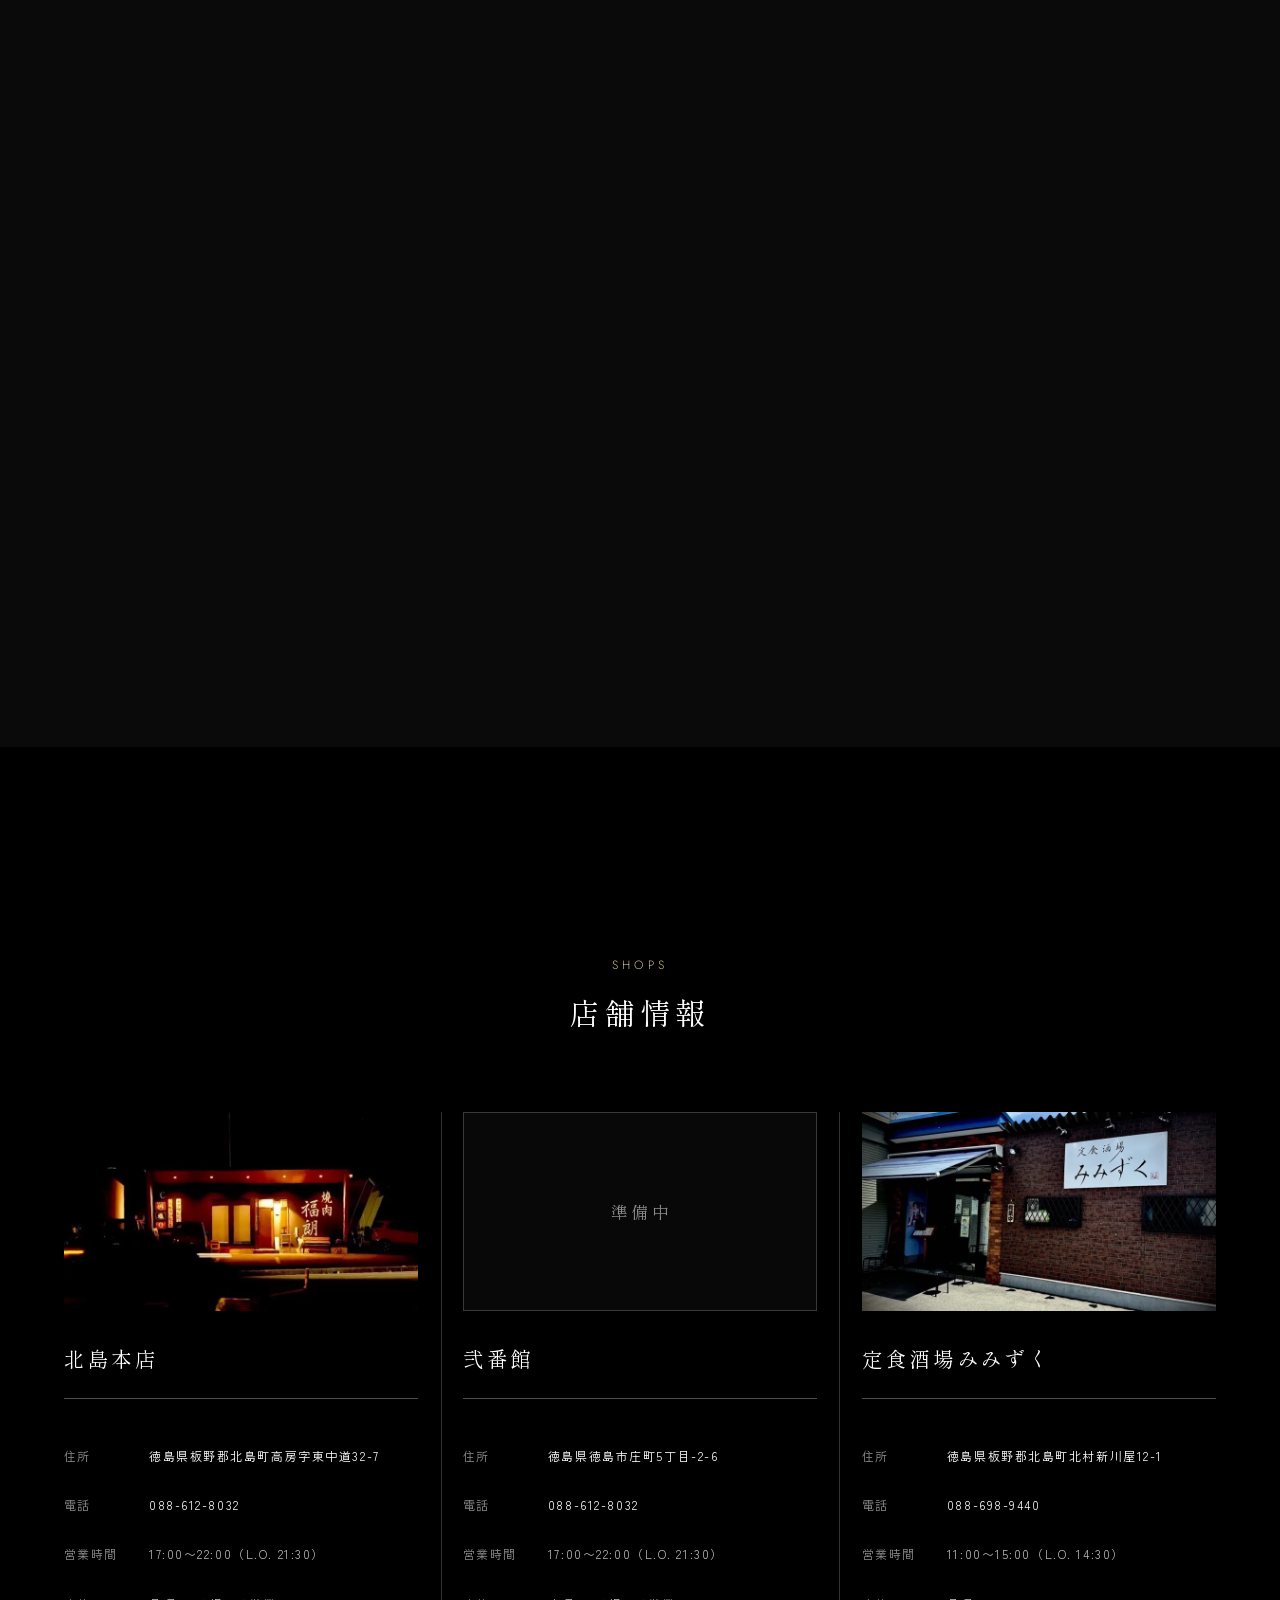
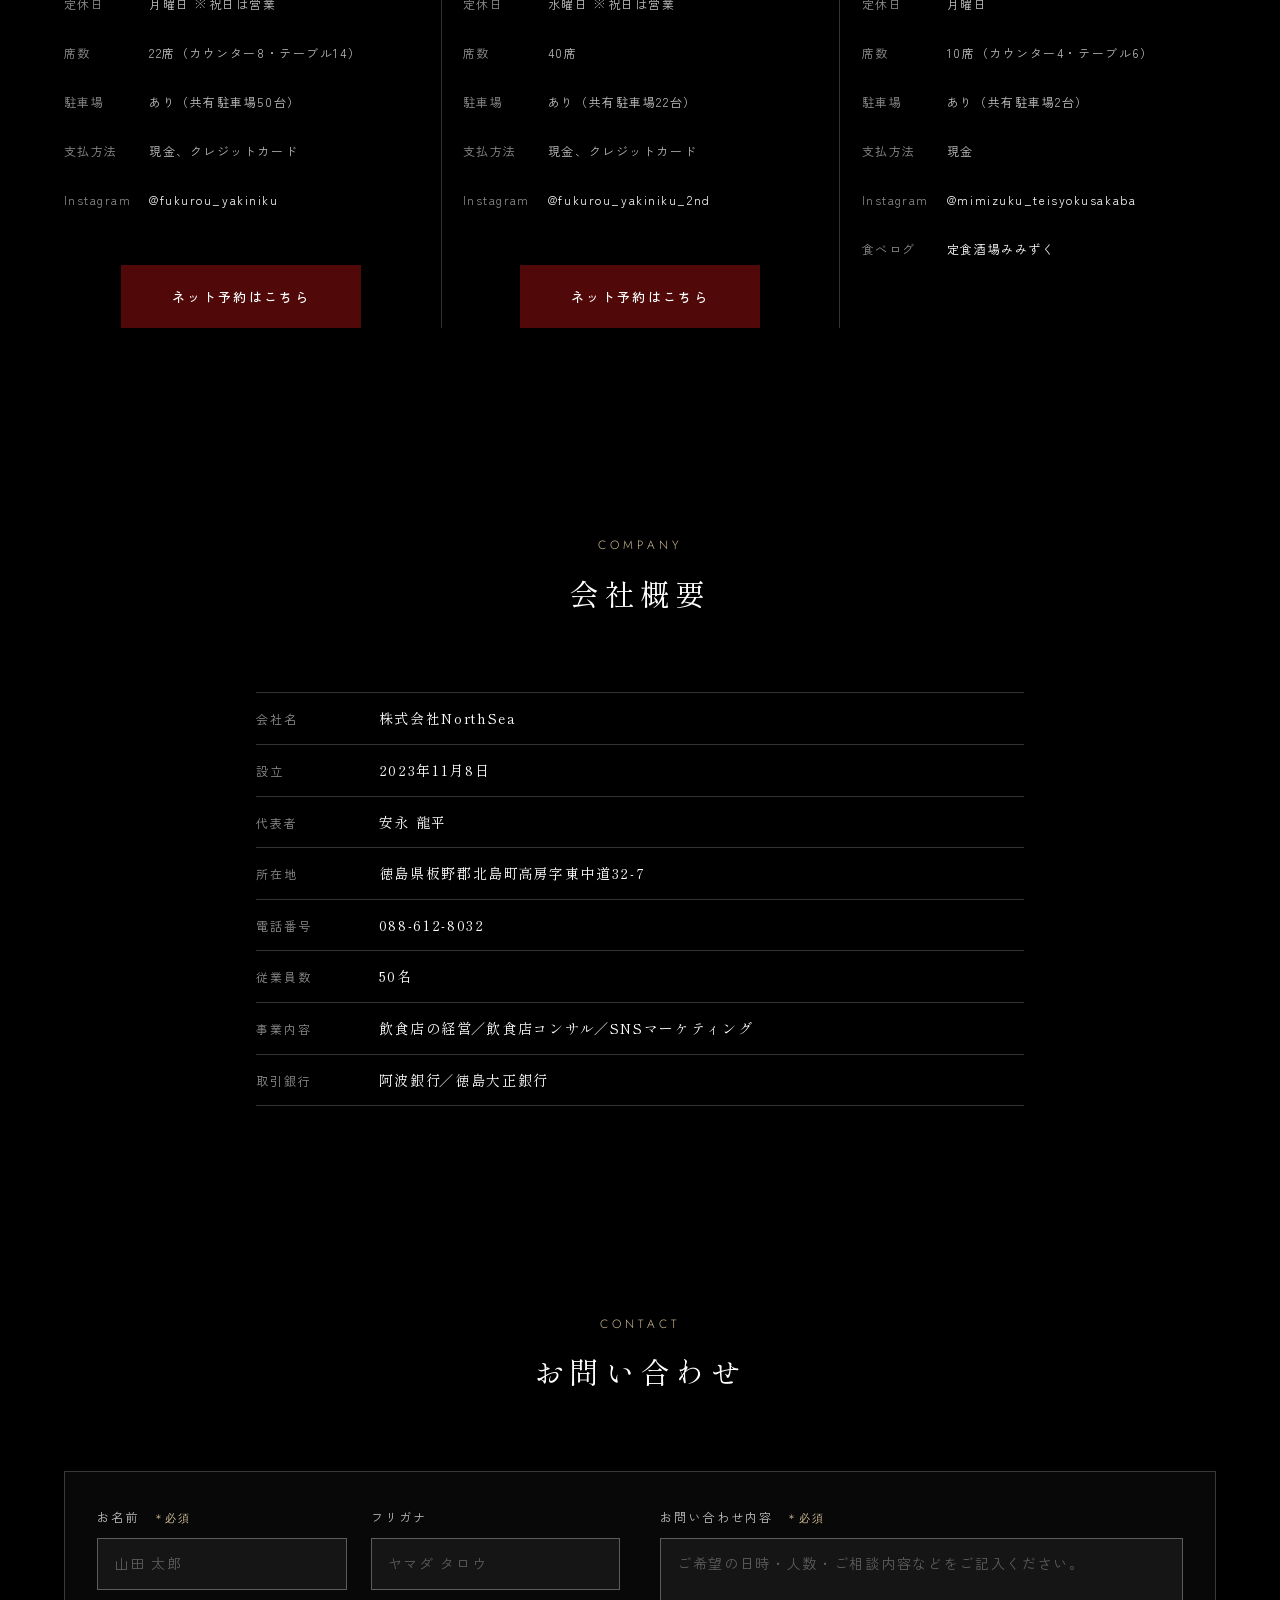
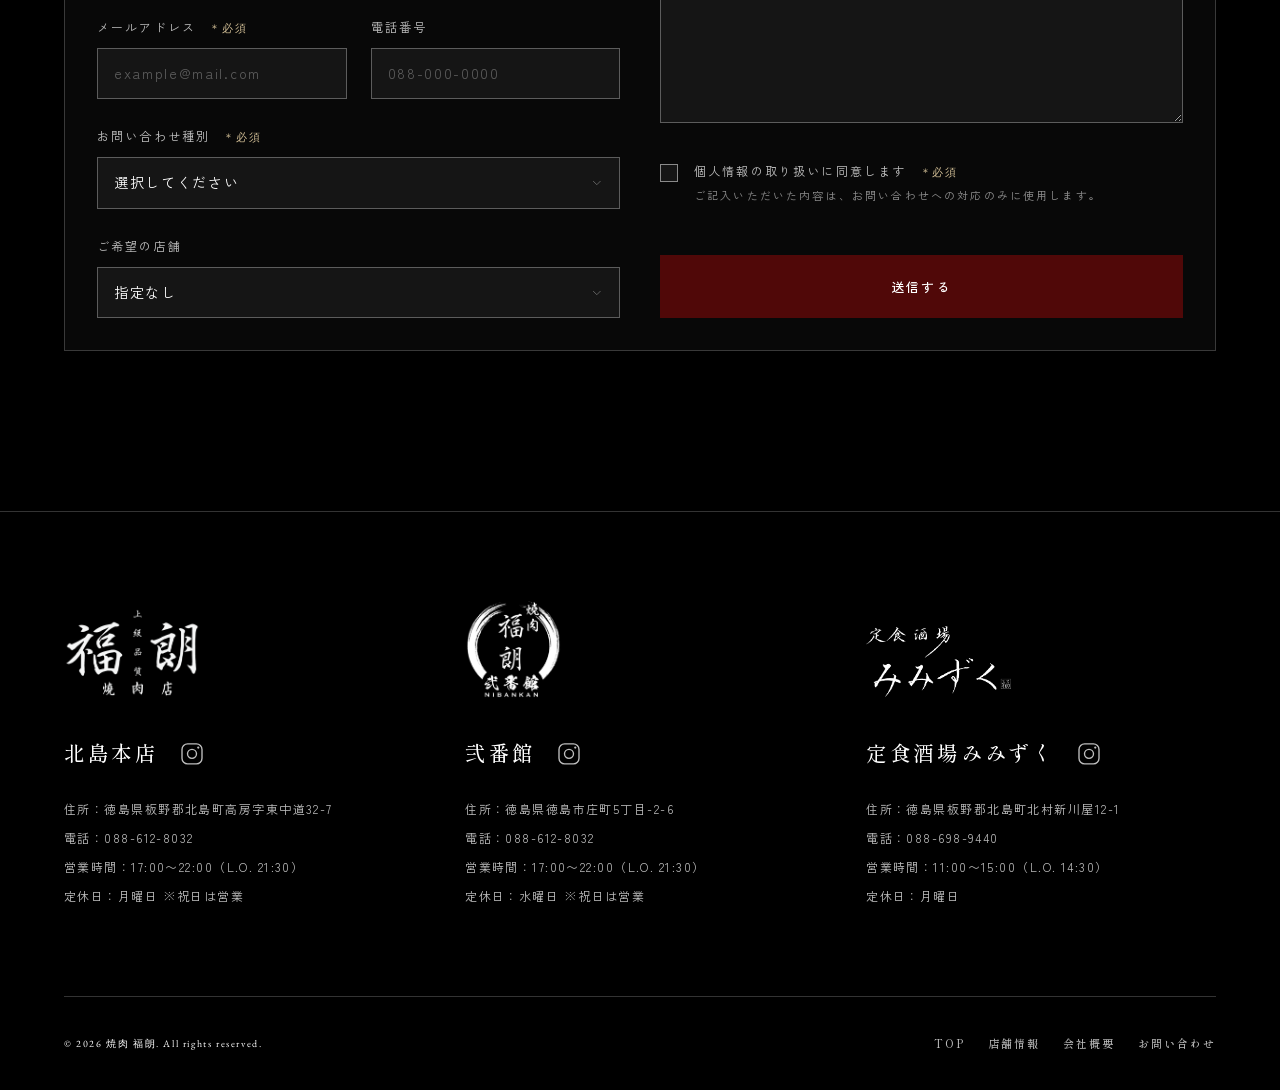
==== commit e7e0801f: "サイト情報変更" ====
--- a/index.html
+++ b/index.html
@@ -3,8 +3,8 @@
 <head>
 <meta charset="UTF-8">
 <meta name="viewport" content="width=device-width, initial-scale=1">
-<title>焼肉 福朗｜徳島県産黒毛和牛と唯一無二の特製ダレ</title>
-<meta name="description" content="焼肉 福朗は、レトロが香る現代焼肉。徳島県産黒毛和牛「阿波華牛」「すだち牛」と、修行先から受け継いだ濃厚特製ダレを懐かしくも新しい空間でお楽しみください。徳島県板野郡北島町・徳島市庄町。">
+<title>【公式】徳島の焼肉店 福朗｜徳島県産黒毛和牛と唯一無二の特製ダレ</title>
+<meta name="description" content="徳島で焼肉を楽しむなら焼肉 福朗へ。徳島県産黒毛和牛「阿波華牛」「すだち牛」を、濃厚特製ダレと豊富なお酒とともに。昭和レトロな空間で、気取らず上質な焼肉をお楽しみください。">
 <meta name="keywords" content="焼肉,福朗,徳島,北島町,黒毛和牛,阿波華牛,すだち牛,肉の北海,焼肉 福朗 弐番館">
 <link rel="canonical" href="https://northsea2023.com/">
 
@@ -17,8 +17,8 @@
 <meta property="og:type" content="restaurant">
 <meta property="og:url" content="https://northsea2023.com/">
 <meta property="og:site_name" content="焼肉 福朗">
-<meta property="og:title" content="焼肉 福朗｜徳島県産黒毛和牛と唯一無二の特製ダレ">
-<meta property="og:description" content="レトロが香る現代焼肉。徳島県産黒毛和牛と濃厚特製ダレを、懐かしくも新しい空間で。">
+<meta property="og:title" content="【公式】徳島の焼肉店 福朗｜徳島県産黒毛和牛と唯一無二の特製ダレ">
+<meta property="og:description" content="徳島で焼肉を楽しむなら焼肉 福朗へ。徳島県産黒毛和牛「阿波華牛」「すだち牛」を、濃厚特製ダレと豊富なお酒とともに。昭和レトロな空間で、気取らず上質な焼肉をお楽しみください。">
 <meta property="og:image" content="https://northsea2023.com/assets/images/hero-fv.jpg">
 <meta property="og:image:alt" content="焼肉 福朗の店内と炭火で焼く徳島県産黒毛和牛">
 <meta property="og:locale" content="ja_JP">
